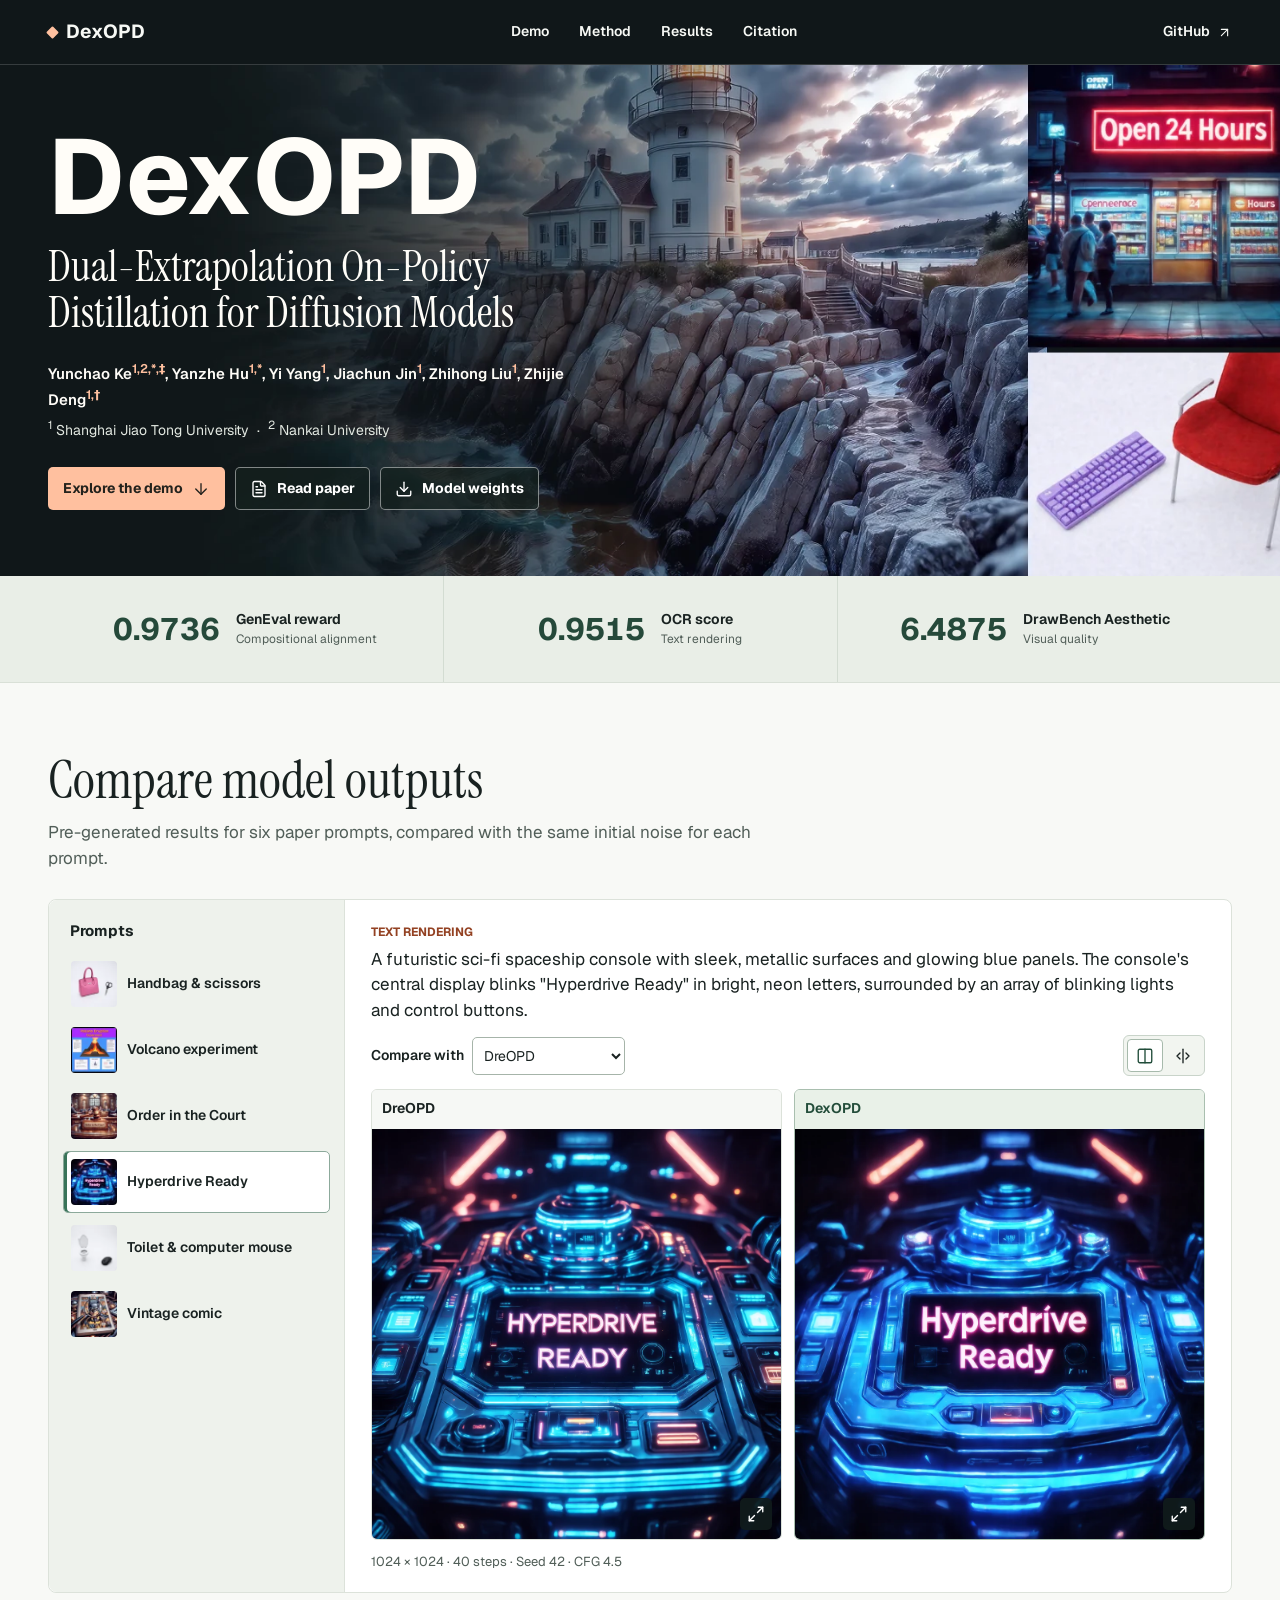
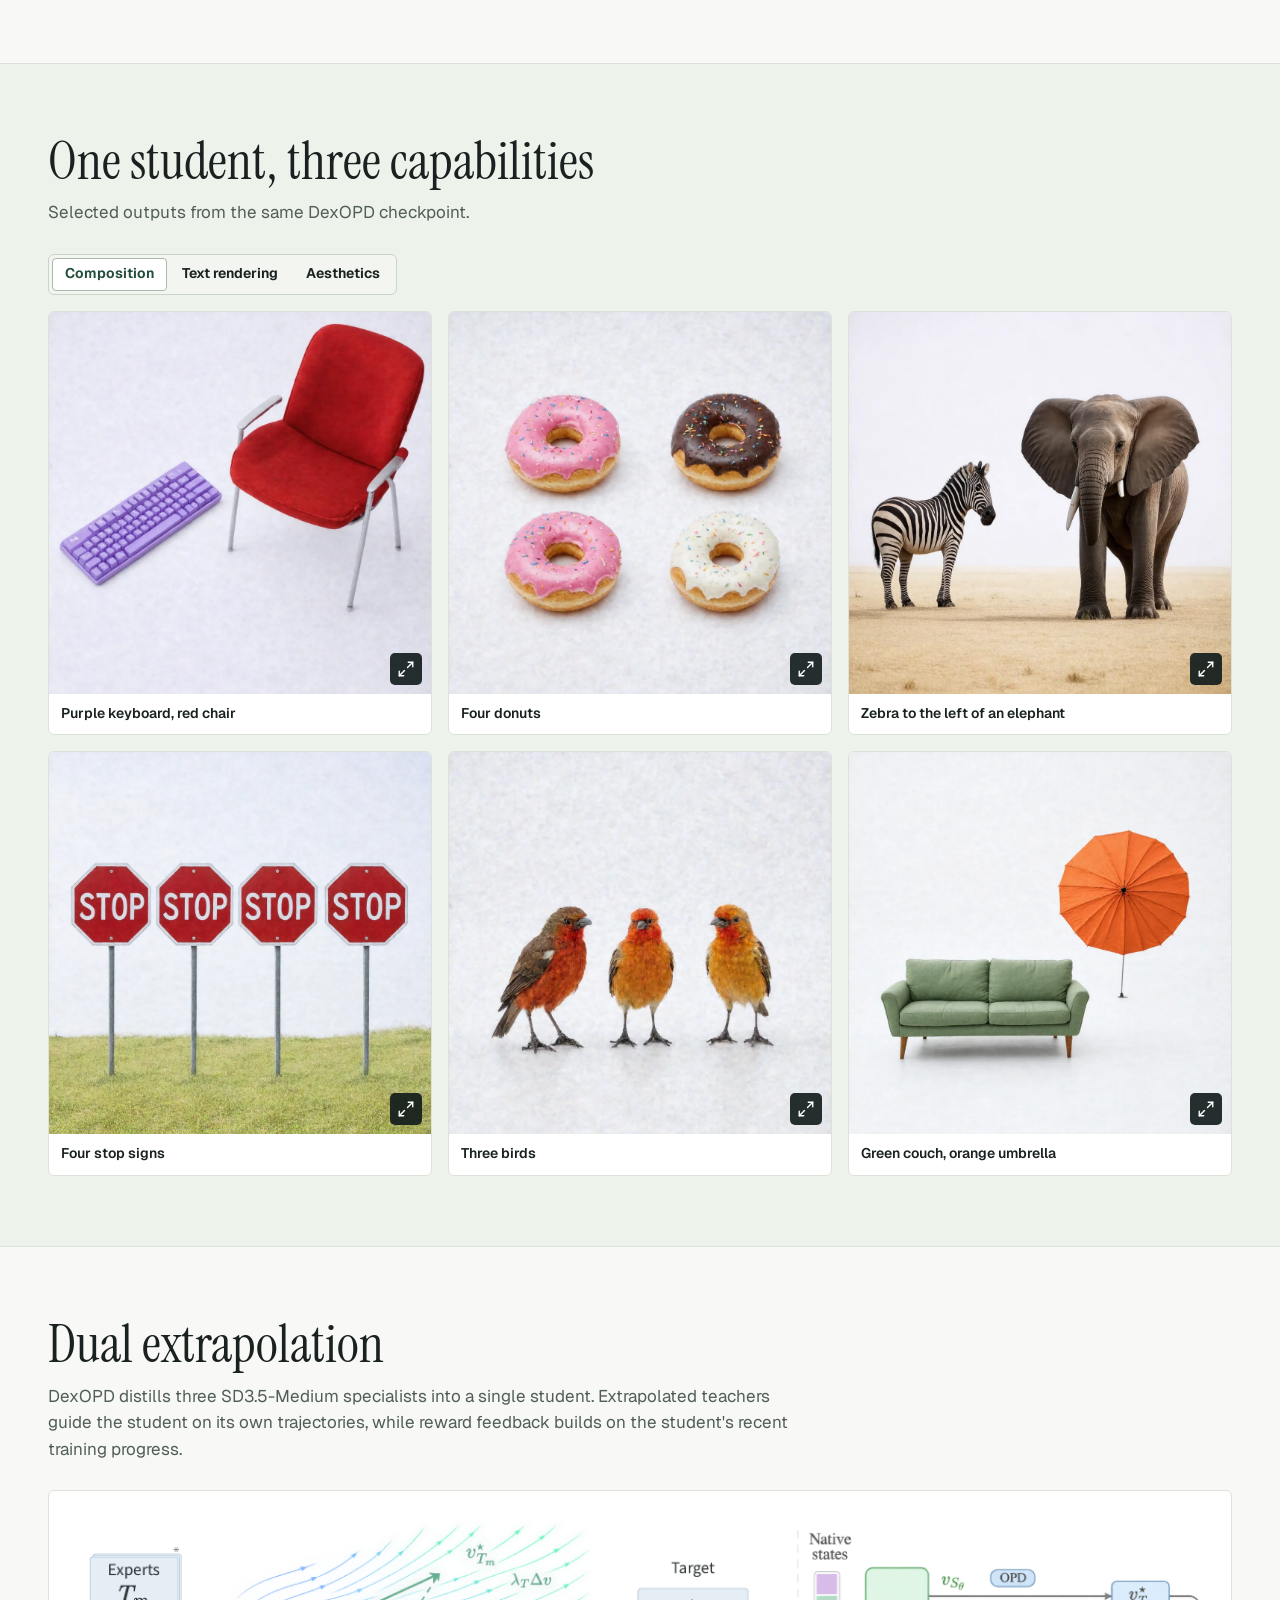
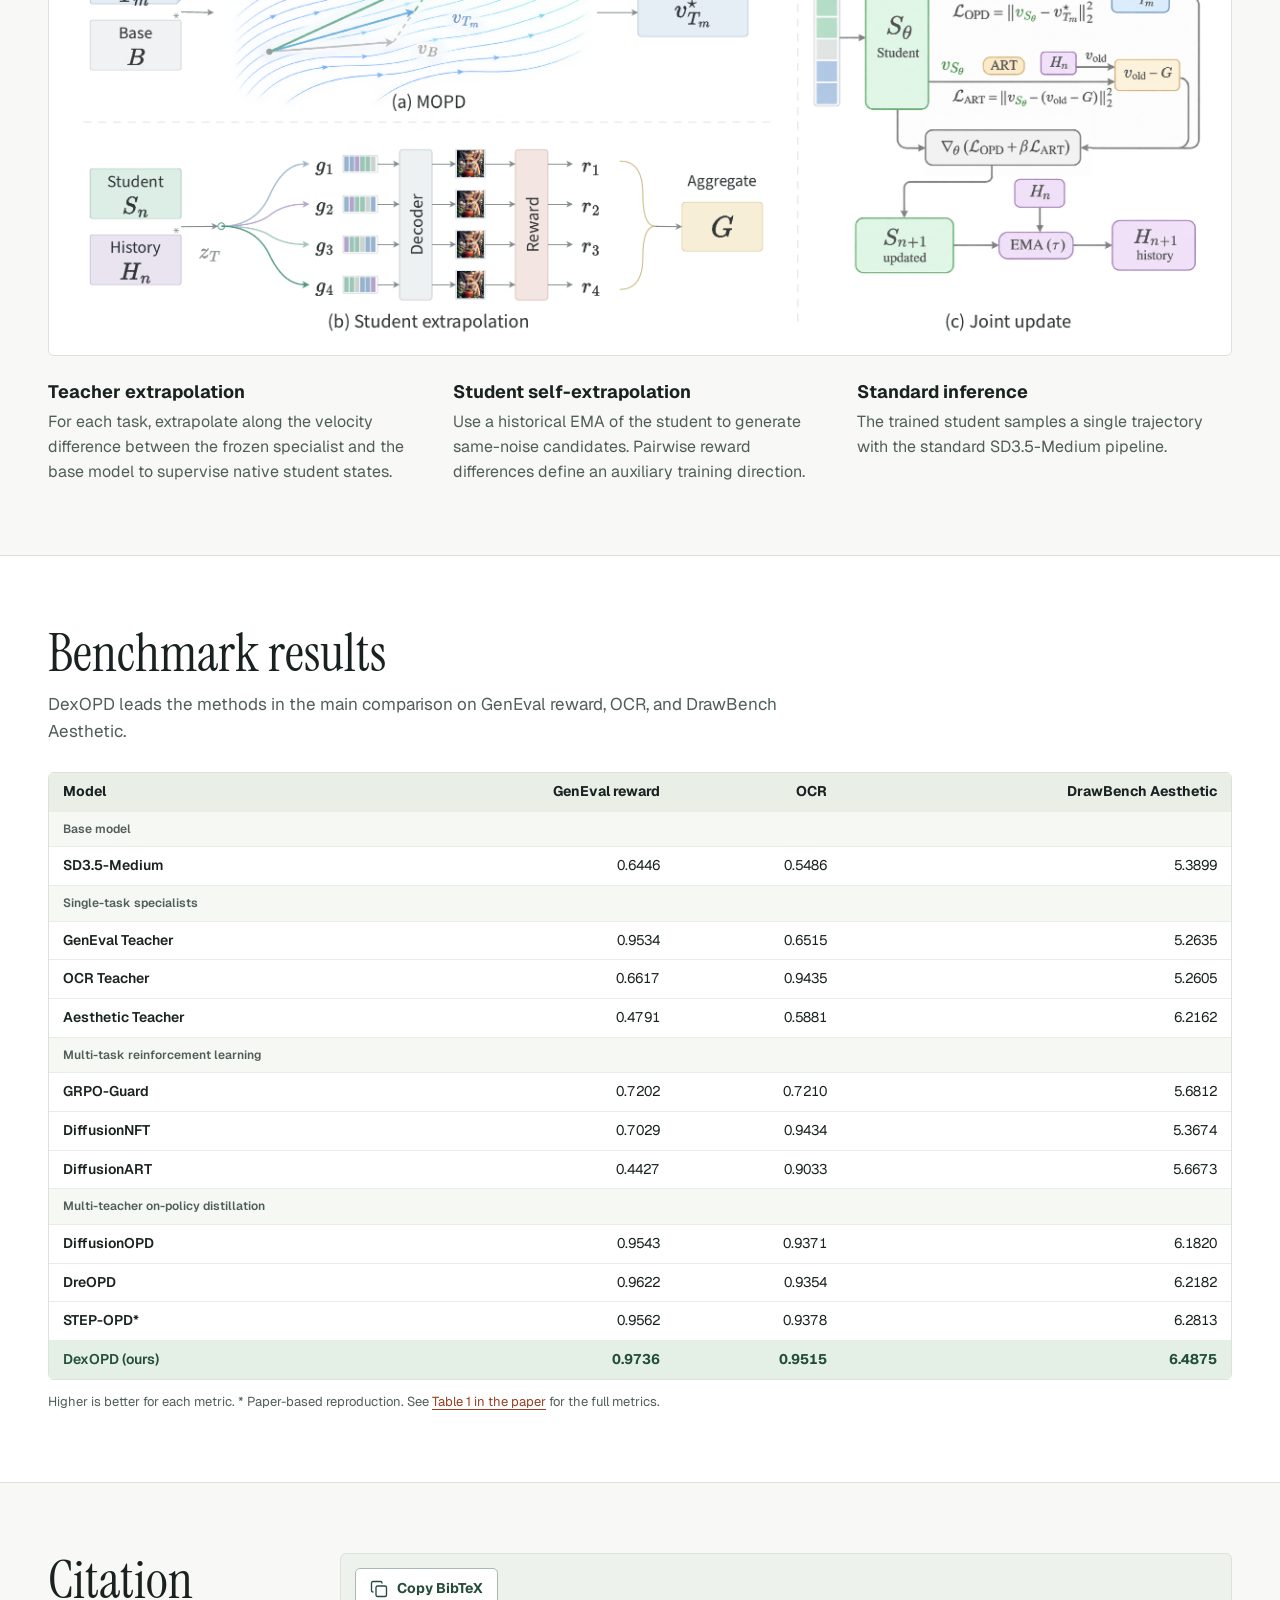
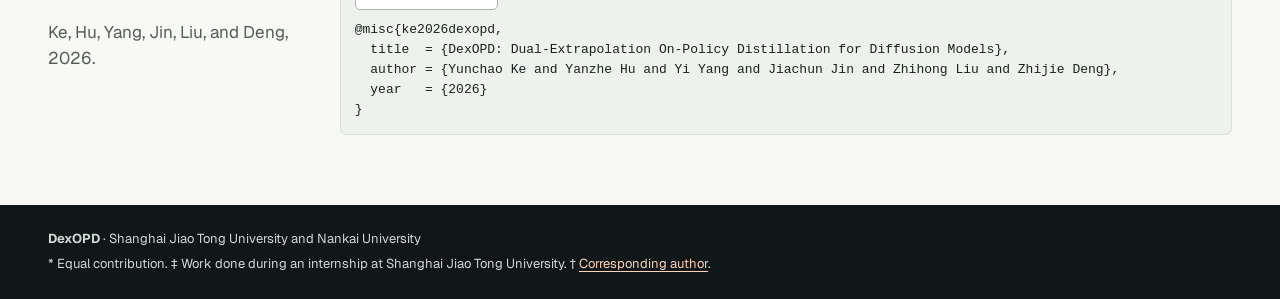
==== docs/index.html @ 32de0bed "Initial DexOPD release" ====
<!doctype html>
<html lang="en">
<head>
  <meta charset="utf-8">
  <meta name="viewport" content="width=device-width, initial-scale=1">
  <title>DexOPD | Dual-Extrapolation On-Policy Distillation</title>
  <meta name="description" content="Explore DexOPD, a dual-extrapolation distillation method that unifies compositional accuracy, text rendering, and visual quality in one diffusion model.">
  <meta property="og:type" content="website">
  <meta property="og:title" content="DexOPD: Dual-Extrapolation On-Policy Distillation for Diffusion Models">
  <meta property="og:description" content="One diffusion model for composition, text rendering, and visual quality. Explore same-noise comparisons from the paper.">
  <meta property="og:image" content="https://sjtu-deng-lab.github.io/DexOPD/assets/preview.jpg">
  <meta name="twitter:card" content="summary_large_image">
  <meta name="theme-color" content="#101719">
  <link rel="preload" as="image" href="assets/hero.webp">
  <link rel="stylesheet" href="styles.css">
  <script defer src="examples.js"></script>
  <script defer src="site.js"></script>
</head>
<body id="top">
  <svg class="icon-library" xmlns="http://www.w3.org/2000/svg" aria-hidden="true">
    <symbol id="i-arrow-down" viewBox="0 0 24 24"><path d="M12 5v14"/><path d="m19 12-7 7-7-7"/></symbol>
    <symbol id="i-arrow-up-right" viewBox="0 0 24 24"><path d="M7 7h10v10"/><path d="M7 17 17 7"/></symbol>
    <symbol id="i-download" viewBox="0 0 24 24"><path d="M12 15V3"/><path d="M21 15v4a2 2 0 0 1-2 2H5a2 2 0 0 1-2-2v-4"/><path d="m7 10 5 5 5-5"/></symbol>
    <symbol id="i-file" viewBox="0 0 24 24"><path d="M6 22a2 2 0 0 1-2-2V4a2 2 0 0 1 2-2h8a2.4 2.4 0 0 1 1.704.706l3.588 3.588A2.4 2.4 0 0 1 20 8v12a2 2 0 0 1-2 2z"/><path d="M14 2v5a1 1 0 0 0 1 1h5"/><path d="M10 9H8"/><path d="M16 13H8"/><path d="M16 17H8"/></symbol>
    <symbol id="i-columns" viewBox="0 0 24 24"><rect width="18" height="18" x="3" y="3" rx="2"/><path d="M12 3v18"/></symbol>
    <symbol id="i-wipe" viewBox="0 0 24 24"><path d="M12 3v18"/><path d="m16 16 4-4-4-4"/><path d="m8 8-4 4 4 4"/></symbol>
    <symbol id="i-expand" viewBox="0 0 24 24"><path d="M15 3h6v6"/><path d="m21 3-7 7"/><path d="m3 21 7-7"/><path d="M9 21H3v-6"/></symbol>
    <symbol id="i-copy" viewBox="0 0 24 24"><rect width="14" height="14" x="8" y="8" rx="2" ry="2"/><path d="M4 16c-1.1 0-2-.9-2-2V4c0-1.1.9-2 2-2h10c1.1 0 2 .9 2 2"/></symbol>
    <symbol id="i-close" viewBox="0 0 24 24"><path d="M18 6 6 18"/><path d="m6 6 12 12"/></symbol>
    <symbol id="i-chevrons" viewBox="0 0 24 24"><path d="m9 7-5 5 5 5"/><path d="m15 7 5 5-5 5"/></symbol>
  </svg>
  <template id="zoom-icon"><span class="zoom-icon" aria-hidden="true"><svg class="icon"><use href="#i-expand"/></svg></span></template>
  <a class="skip-link" href="#main">Skip to content</a>
  <header class="site-header">
    <div class="container site-nav">
      <a class="wordmark" href="#top"><span class="wordmark-dot" aria-hidden="true"></span>DexOPD</a>
      <nav aria-label="Main navigation">
        <a href="#demo">Demo</a>
        <a href="#method">Method</a>
        <a href="#results">Results</a>
        <a href="#citation">Citation</a>
      </nav>
      <a class="code-link" href="https://github.com/SJTU-DENG-Lab/DexOPD">GitHub <svg class="icon" aria-hidden="true"><use href="#i-arrow-up-right"/></svg></a>
    </div>
  </header>

  <main id="main">
    <section class="hero" aria-labelledby="title">
      <div class="container hero-content">
        <h1 id="title">DexOPD</h1>
        <p class="paper-title">Dual-Extrapolation On-Policy<br class="desktop-break"> Distillation for Diffusion Models</p>
        <p class="authors">Yunchao Ke<sup>1,2,*,&Dagger;</sup>, Yanzhe Hu<sup>1,*</sup>, Yi Yang<sup>1</sup>, Jiachun Jin<sup>1</sup>, Zhihong Liu<sup>1</sup>, Zhijie Deng<sup>1,&dagger;</sup></p>
        <p class="affiliations"><sup>1</sup> Shanghai Jiao Tong University <span aria-hidden="true">&middot;</span> <sup>2</sup> Nankai University</p>
        <div class="hero-actions">
          <a class="button primary" href="#demo">Explore the demo <svg class="icon" aria-hidden="true"><use href="#i-arrow-down"/></svg></a>
          <a class="button hero-paper" href="assets/dexopd-paper.pdf"><svg class="icon" aria-hidden="true"><use href="#i-file"/></svg> Read paper</a>
          <a class="button hero-paper" href="https://huggingface.co/kyc001/DexOPD"><svg class="icon" aria-hidden="true"><use href="#i-download"/></svg> Model weights</a>
        </div>
      </div>
    </section>

    <div class="score-band">
      <div class="container score-grid">
        <div class="score"><strong>0.9736</strong><span>GenEval reward<small>Compositional alignment</small></span></div>
        <div class="score"><strong>0.9515</strong><span>OCR score<small>Text rendering</small></span></div>
        <div class="score"><strong>6.4875</strong><span>DrawBench Aesthetic<small>Visual quality</small></span></div>
      </div>
    </div>

    <section class="section demo-section" id="demo" aria-labelledby="demo-title">
      <div class="container">
        <div class="section-heading">
          <h2 id="demo-title">Compare model outputs</h2>
          <p>Pre-generated results for six paper prompts, compared with the same initial noise for each prompt.</p>
        </div>
        <noscript><p>The interactive comparison requires JavaScript. The images also appear in the <a href="assets/dexopd-paper.pdf">paper PDF</a>.</p></noscript>
        <div id="comparison" class="comparison" hidden>
          <aside class="prompt-panel" aria-labelledby="prompt-list-title">
            <h3 id="prompt-list-title">Prompts</h3>
            <div id="prompt-list" class="prompt-list" role="group" aria-labelledby="prompt-list-title"></div>
          </aside>
          <div class="compare-stage">
            <div class="prompt-display" aria-live="polite">
              <p class="category" id="compare-category"></p>
              <blockquote id="compare-prompt"></blockquote>
            </div>
            <div class="compare-toolbar">
              <label for="baseline">Compare with</label>
              <select id="baseline">
                <option value="dreopd">DreOPD</option>
                <option value="diffusionopd">DiffusionOPD</option>
                <option value="geneval">GenEval Teacher</option>
                <option value="ocr">OCR Teacher</option>
                <option value="aesthetic">Aesthetic Teacher</option>
              </select>
              <div class="segmented view-controls" role="group" aria-label="Comparison view">
                <button id="side-mode" type="button" aria-pressed="true" aria-label="Side by side" title="Side by side"><svg class="icon" aria-hidden="true"><use href="#i-columns"/></svg></button>
                <button id="wipe-mode" type="button" aria-pressed="false" aria-label="Image wipe" title="Image wipe"><svg class="icon" aria-hidden="true"><use href="#i-wipe"/></svg></button>
              </div>
            </div>
            <div id="side-view" class="image-pair">
              <figure class="comparison-image" id="baseline-figure"></figure>
              <figure class="comparison-image dex-image" id="dex-figure"></figure>
            </div>
            <div id="wipe-view" hidden>
              <div class="wipe-labels" aria-hidden="true"><span id="wipe-baseline-name"></span><strong>DexOPD</strong></div>
              <div class="wipe-stage">
                <img id="wipe-baseline-image" width="1024" height="1024" alt="">
                <img id="wipe-dex-image" class="wipe-top" width="1024" height="1024" alt="">
                <span class="wipe-divider" aria-hidden="true"><span><svg class="icon"><use href="#i-chevrons"/></svg></span></span>
                <input class="wipe-input" id="wipe-position" type="range" min="0" max="100" value="50" aria-label="Baseline image reveal percentage">
              </div>
            </div>
            <p id="compare-settings" class="image-settings"></p>
          </div>
        </div>
      </div>
    </section>

    <section class="section gallery-section" id="gallery" aria-labelledby="gallery-title">
      <div class="container">
        <div class="section-heading">
          <h2 id="gallery-title">One student, three capabilities</h2>
          <p>Selected outputs from the same DexOPD checkpoint.</p>
        </div>
        <div id="gallery-tabs" class="segmented gallery-tabs" role="tablist" aria-label="Gallery categories" hidden>
          <button type="button" id="tab-composition" role="tab" aria-controls="gallery-composition" aria-selected="true" data-category="composition">Composition</button>
          <button type="button" id="tab-text" role="tab" aria-controls="gallery-text" aria-selected="false" tabindex="-1" data-category="text">Text rendering</button>
          <button type="button" id="tab-aesthetic" role="tab" aria-controls="gallery-aesthetic" aria-selected="false" tabindex="-1" data-category="aesthetic">Aesthetics</button>
        </div>
        <div id="gallery-composition" class="gallery-grid" role="tabpanel" aria-labelledby="tab-composition" hidden></div>
        <div id="gallery-text" class="gallery-grid" role="tabpanel" aria-labelledby="tab-text" hidden></div>
        <div id="gallery-aesthetic" class="gallery-grid" role="tabpanel" aria-labelledby="tab-aesthetic" hidden></div>
      </div>
    </section>

    <section class="section method-section" id="method" aria-labelledby="method-title">
      <div class="container">
        <div class="section-heading">
          <h2 id="method-title">Dual extrapolation</h2>
          <p>DexOPD distills three SD3.5-Medium specialists into a single student. Extrapolated teachers guide the student on its own trajectories, while reward feedback builds on the student's recent training progress.</p>
        </div>
        <figure class="method-figure">
          <img src="assets/method.png" width="2400" height="901" loading="lazy" decoding="async" alt="Training diagram showing extrapolated teacher targets, candidate generation from the current and historical student, and a joint distillation update.">
        </figure>
        <div class="method-grid">
          <div><h3>Teacher extrapolation</h3><p>For each task, extrapolate along the velocity difference between the frozen specialist and the base model to supervise native student states.</p></div>
          <div><h3>Student self-extrapolation</h3><p>Use a historical EMA of the student to generate same-noise candidates. Pairwise reward differences define an auxiliary training direction.</p></div>
          <div><h3>Standard inference</h3><p>The trained student samples a single trajectory with the standard SD3.5-Medium pipeline.</p></div>
        </div>
      </div>
    </section>

    <section class="section results-section" id="results" aria-labelledby="results-title">
      <div class="container">
        <div class="section-heading">
          <h2 id="results-title">Benchmark results</h2>
          <p>DexOPD leads the methods in the main comparison on GenEval reward, OCR, and DrawBench Aesthetic.</p>
        </div>
        <div class="table-scroll" role="region" aria-label="Primary benchmark comparison" tabindex="0">
          <table>
            <caption class="screen-reader">Primary benchmark scores. Higher is better in each column.</caption>
            <thead><tr><th scope="col">Model</th><th scope="col">GenEval reward</th><th scope="col">OCR</th><th scope="col">DrawBench Aesthetic</th></tr></thead>
            <tbody>
              <tr class="group-row"><th scope="rowgroup" colspan="4">Base model</th></tr>
              <tr><th scope="row">SD3.5-Medium</th><td>0.6446</td><td>0.5486</td><td>5.3899</td></tr>
            </tbody>
            <tbody>
              <tr class="group-row"><th scope="rowgroup" colspan="4">Single-task specialists</th></tr>
              <tr><th scope="row">GenEval Teacher</th><td>0.9534</td><td>0.6515</td><td>5.2635</td></tr>
              <tr><th scope="row">OCR Teacher</th><td>0.6617</td><td>0.9435</td><td>5.2605</td></tr>
              <tr><th scope="row">Aesthetic Teacher</th><td>0.4791</td><td>0.5881</td><td>6.2162</td></tr>
            </tbody>
            <tbody>
              <tr class="group-row"><th scope="rowgroup" colspan="4">Multi-task reinforcement learning</th></tr>
              <tr><th scope="row">GRPO-Guard</th><td>0.7202</td><td>0.7210</td><td>5.6812</td></tr>
              <tr><th scope="row">DiffusionNFT</th><td>0.7029</td><td>0.9434</td><td>5.3674</td></tr>
              <tr><th scope="row">DiffusionART</th><td>0.4427</td><td>0.9033</td><td>5.6673</td></tr>
            </tbody>
            <tbody>
              <tr class="group-row"><th scope="rowgroup" colspan="4">Multi-teacher on-policy distillation</th></tr>
              <tr><th scope="row">DiffusionOPD</th><td>0.9543</td><td>0.9371</td><td>6.1820</td></tr>
              <tr><th scope="row">DreOPD</th><td>0.9622</td><td>0.9354</td><td>6.2182</td></tr>
              <tr><th scope="row">STEP-OPD*</th><td>0.9562</td><td>0.9378</td><td>6.2813</td></tr>
              <tr class="ours"><th scope="row">DexOPD (ours)</th><td>0.9736</td><td>0.9515</td><td>6.4875</td></tr>
            </tbody>
          </table>
        </div>
        <p class="table-note">Higher is better for each metric. * Paper-based reproduction. See <a href="assets/dexopd-paper.pdf">Table 1 in the paper</a> for the full metrics.</p>
      </div>
    </section>

    <section class="section citation-section" id="citation" aria-labelledby="citation-title">
      <div class="container citation-layout">
        <div class="section-heading"><h2 id="citation-title">Citation</h2><p>Ke, Hu, Yang, Jin, Liu, and Deng, 2026.</p></div>
        <div class="bibtex">
          <button class="button copy-button" id="copy-citation" type="button" hidden><svg class="icon" aria-hidden="true"><use href="#i-copy"/></svg><span>Copy BibTeX</span></button>
          <pre><code id="bibtex-code">@misc{ke2026dexopd,
  title  = {DexOPD: Dual-Extrapolation On-Policy Distillation for Diffusion Models},
  author = {Yunchao Ke and Yanzhe Hu and Yi Yang and Jiachun Jin and Zhihong Liu and Zhijie Deng},
  year   = {2026}
}</code></pre>
          <span id="copy-status" class="screen-reader" role="status"></span>
        </div>
      </div>
    </section>
  </main>

  <footer>
    <div class="container footer-content">
      <p><strong>DexOPD</strong> <span aria-hidden="true">&middot;</span> Shanghai Jiao Tong University and Nankai University</p>
      <p>* Equal contribution. &Dagger; Work done during an internship at Shanghai Jiao Tong University. &dagger; <a href="mailto:zhijied@sjtu.edu.cn">Corresponding author</a>.</p>
    </div>
  </footer>

  <dialog id="lightbox" aria-labelledby="lightbox-title">
    <div class="lightbox-bar">
      <h2 id="lightbox-title"></h2>
      <button class="icon-button" id="close-lightbox" type="button" aria-label="Close image" title="Close image" autofocus><svg class="icon" aria-hidden="true"><use href="#i-close"/></svg></button>
    </div>
    <img id="lightbox-image" width="1024" height="1024" alt="">
    <div class="lightbox-caption"><p id="lightbox-prompt"></p><p id="lightbox-settings" class="image-settings"></p></div>
  </dialog>
</body>
</html>
---- docs/styles.css ----
@font-face {
  font-family: Geist;
  src: url('assets/geist.woff2') format('woff2');
  font-weight: 100 900;
  font-display: swap;
}

@font-face {
  font-family: 'Instrument Serif';
  src: url('assets/instrument-serif.woff2') format('woff2');
  font-weight: 400;
  font-display: swap;
}

:root {
  color-scheme: light;
  --ink: #192221;
  --muted: #515e58;
  --paper: #f8f9f6;
  --line: #dce2da;
  --deep: #101719;
  --accent: #934122;
  --peach: #ffc09f;
  --green: #e9f1e8;
  --display: 'Instrument Serif', Georgia, serif;
  font-family: Geist, 'Segoe UI', system-ui, sans-serif;
  color: var(--ink);
  background: var(--paper);
  line-height: 1.55;
  font-synthesis: none;
}

*, *::before, *::after { box-sizing: border-box; }
[hidden] { display: none !important; }
body, h1, h2, h3, p, blockquote, figure, pre { margin: 0; }
a { color: var(--accent); text-underline-offset: .2em; }
a:hover { text-decoration-thickness: 2px; }
button, select, input { font: inherit; }
button, select { color: inherit; }
button { cursor: pointer; }
img { display: block; max-width: 100%; height: auto; }
:focus-visible { outline: 3px solid #277259; outline-offset: 3px; }
section[id] { scroll-margin-top: 25px; }
.icon-library { position: absolute; width: 0; height: 0; overflow: hidden; }
.icon { width: 18px; height: 18px; flex: none; fill: none; stroke: currentColor; stroke-width: 1.8; stroke-linecap: round; stroke-linejoin: round; }
.container { width: min(100% - 96px, 1220px); margin-inline: auto; }
.screen-reader, .skip-link:not(:focus) { position: absolute; width: 1px; height: 1px; overflow: hidden; clip-path: inset(50%); white-space: nowrap; }
.skip-link:focus { position: fixed; z-index: 10; top: 12px; left: 12px; background: white; padding: 10px 14px; }

.site-header { background: var(--deep); color: #f7f9f5; border-bottom: 1px solid #ffffff29; }
.site-nav, .site-nav nav { display: flex; align-items: center; }
.site-nav { min-height: 64px; justify-content: space-between; gap: 24px; }
.site-nav nav { gap: 30px; }
.site-nav a { color: inherit; text-decoration: none; }
.site-nav a:hover { color: var(--peach); }
.wordmark { display: inline-flex; align-items: center; gap: 9px; font-weight: 700; font-size: 19px; white-space: nowrap; }
.wordmark-dot { background: var(--peach); width: 9px; height: 9px; transform: rotate(45deg); border-radius: 1px; }
.site-nav nav a, .code-link { font-weight: 600; font-size: 14px; }
.code-link { display: inline-flex; align-items: center; gap: 7px; }
.code-link .icon { width: 15px; height: 15px; }
.site-header :focus-visible, .hero :focus-visible { outline-color: var(--peach); }

.hero { background: var(--deep) url('assets/hero.webp') center / cover no-repeat; color: #fffdf8; }
.hero-content { min-height: 511px; display: flex; flex-direction: column; justify-content: center; align-items: flex-start; padding-block: 54px 62px; }
.hero h1 { font-size: 106px; line-height: 1; font-weight: 750; }
.paper-title { margin-top: 14px; font-family: var(--display); font-size: 43px; line-height: 1.08; }
.authors { margin-top: 23px; max-width: 570px; font-weight: 600; font-size: 15px; }
.authors sup { color: var(--peach); }
.affiliations { color: #e3e9e2; margin-top: 5px; font-size: 14px; }
.affiliations span { margin-inline: 4px; }
.hero-actions { display: flex; flex-wrap: wrap; gap: 10px; margin-top: 26px; }
.button { display: inline-flex; justify-content: center; align-items: center; gap: 9px; border: 1px solid transparent; border-radius: 5px; min-height: 43px; padding: 9px 14px; text-decoration: none; font-weight: 700; font-size: 14px; }
.primary { color: #23221d; background: var(--peach); }
.primary:hover { background: #ffd4bc; }
.hero-paper { background: #15211fba; color: white; border-color: #fff7; }
.hero-paper:hover { background: #263a33; }

.score-band { background: #e9eee7; border-bottom: 1px solid #d9e0d7; }
.score-grid { display: grid; grid-template-columns: repeat(3, 1fr); }
.score { display: flex; align-items: center; justify-content: center; gap: 16px; min-height: 106px; padding: 15px; }
.score + .score { border-left: 1px solid #d3dcd2; }
.score strong { color: #25493a; font-size: 31px; font-variant-numeric: tabular-nums; }
.score span { font-weight: 650; font-size: 14px; line-height: 1.32; }
.score small { display: block; margin-top: 3px; color: var(--muted); font-size: 12px; font-weight: 400; }

.section { padding-block: 70px; }
.section-heading { margin-bottom: 28px; }
.section-heading h2 { font: 400 53px/1.05 var(--display); }
.section-heading p { color: var(--muted); max-width: 760px; margin-top: 10px; font-size: 17px; }
.comparison { display: grid; grid-template-columns: minmax(215px, 25%) minmax(0, 1fr); border: 1px solid var(--line); background: white; border-radius: 8px; }
.prompt-panel { padding: 19px 14px; background: #eef2ec; border-right: 1px solid var(--line); border-radius: 8px 0 0 8px; }
.prompt-panel h3 { margin: 0 7px 10px; font-size: 15px; }
.prompt-list { display: grid; gap: 4px; }
.prompt-option { display: flex; align-items: center; gap: 10px; background: transparent; text-align: left; border: 1px solid transparent; border-radius: 5px; padding: 7px; min-width: 0; font-weight: 600; font-size: 14px; line-height: 1.3; }
.prompt-option img { width: 46px; height: 46px; flex: none; object-fit: cover; border-radius: 4px; background: #dce3d9; }
.prompt-option:hover { background: #ffffff9c; }
.prompt-option[aria-pressed='true'] { background: #fff; border-color: #8ca99b; box-shadow: inset 3px 0 #397459; }
.compare-stage { padding: 23px 26px 20px; min-width: 0; }
.prompt-display { min-height: 112px; padding-bottom: 12px; }
.category { font-size: 12px; font-weight: 700; color: var(--accent); text-transform: uppercase; }
.prompt-display blockquote { margin-top: 5px; font-size: 17px; line-height: 1.5; overflow-wrap: anywhere; }
.compare-toolbar { display: flex; align-items: center; flex-wrap: wrap; gap: 8px; margin-bottom: 13px; font-size: 14px; }
.compare-toolbar label { font-weight: 600; }
.compare-toolbar select { background: white; border: 1px solid #a6b4a9; border-radius: 5px; min-height: 38px; padding: 4px 7px; max-width: 100%; }
.segmented { display: inline-flex; align-items: center; gap: 2px; padding: 3px; border: 1px solid #c9d4ca; background: #f2f5f0; border-radius: 6px; }
.segmented button { display: inline-flex; align-items: center; justify-content: center; min-width: 36px; min-height: 33px; padding: 3px 8px; border: 1px solid transparent; border-radius: 4px; background: transparent; font-size: 14px; font-weight: 650; }
.segmented button[aria-pressed='true'], .segmented button[aria-selected='true'] { color: #214d3a; background: white; border-color: #a7baac; }
.segmented button:hover { color: #123f2a; background: #fff; }
.view-controls { margin-left: auto; }
.image-pair { display: grid; grid-template-columns: repeat(2, minmax(0, 1fr)); gap: 12px; }
.comparison-image { border-radius: 6px; border: 1px solid var(--line); overflow: hidden; }
.comparison-image figcaption { padding: 8px 10px; background: #f6f8f5; min-height: 39px; font-size: 14px; font-weight: 650; }
.dex-image { border-color: #a9bfaf; }
.dex-image figcaption { background: var(--green); color: #234d3a; }
.zoom-image { position: relative; display: block; width: 100%; padding: 0; border: 0; background: #e5eae4; }
.zoom-image:focus-visible { outline-offset: -4px; }
.zoom-image img { width: 100%; aspect-ratio: 1; object-fit: cover; }
.zoom-icon { display: grid; place-items: center; position: absolute; bottom: 9px; right: 9px; background: #111c1be8; color: white; border-radius: 5px; width: 32px; height: 32px; }
.zoom-image:hover .zoom-icon, .zoom-image:focus-visible .zoom-icon { background: #214d3a; }
.image-settings { margin-top: 12px; color: var(--muted); font-size: 13px; }
.wipe-labels, .wipe-stage { max-width: 530px; margin-inline: auto; }
.wipe-labels { display: flex; justify-content: space-between; gap: 10px; margin-bottom: 6px; font-size: 14px; font-weight: 650; }
.wipe-labels strong { color: #234d3a; }
.wipe-stage { --wipe: 50%; position: relative; border-radius: 6px; overflow: hidden; aspect-ratio: 1; background: #e5eae4; }
.wipe-stage img { position: absolute; width: 100%; height: 100%; object-fit: cover; }
.wipe-top { clip-path: inset(0 0 0 var(--wipe)); }
.wipe-divider { position: absolute; top: 0; bottom: 0; left: var(--wipe); width: 2px; background: white; pointer-events: none; transform: translateX(-50%); }
.wipe-divider span { position: absolute; top: 50%; left: 50%; display: grid; place-items: center; width: 41px; height: 41px; transform: translate(-50%, -50%); border-radius: 50%; color: #142d21; background: white; box-shadow: 0 1px 5px #1237; }
.wipe-input { position: absolute; inset: 0; width: 100%; height: 100%; margin: 0; opacity: 0; cursor: ew-resize; appearance: none; }
.wipe-input::-webkit-slider-thumb { appearance: none; width: 1px; height: 40px; }
.wipe-input::-moz-range-thumb { width: 1px; height: 40px; border: 0; }
.wipe-stage:focus-within { outline: 3px solid #277259; outline-offset: 3px; }

.gallery-section { background: #edf2eb; border-block: 1px solid var(--line); }
.gallery-tabs { margin-bottom: 16px; }
.gallery-tabs button { padding-inline: 12px; }
.gallery-grid { display: grid; grid-template-columns: repeat(3, minmax(0, 1fr)); gap: 16px; }
.gallery-tile { min-width: 0; background: white; border: 1px solid var(--line); border-radius: 6px; overflow: hidden; }
.gallery-tile figcaption { padding: 9px 12px 10px; font-size: 14px; font-weight: 600; }

.method-figure { padding: 16px; background: #fff; border: 1px solid var(--line); border-radius: 6px; }
.method-figure img { width: 100%; }
.method-grid { display: grid; grid-template-columns: repeat(3, minmax(0, 1fr)); gap: 30px; margin-top: 22px; }
.method-grid h3 { font-size: 18px; }
.method-grid p { margin-top: 5px; color: var(--muted); }
.results-section { background: white; border-block: 1px solid var(--line); }
.table-scroll { overflow-x: auto; border: 1px solid var(--line); border-radius: 6px; }
table { width: 100%; min-width: 530px; border-collapse: collapse; font-size: 14px; font-variant-numeric: tabular-nums; }
thead { background: #e9eee7; }
th, td { padding: 8px 14px; text-align: right; border-bottom: 1px solid #e9ede8; }
th:first-child { text-align: left; }
tbody th { font-weight: 600; }
.group-row { background: #f6f8f4; color: var(--muted); font-size: 12px; }
.ours { background: #e4f0e6; font-weight: 700; color: #224d37; }
.ours > * { border-bottom: 0; }
.table-note { margin-top: 12px; font-size: 13px; color: var(--muted); }
.citation-layout { display: grid; grid-template-columns: minmax(185px, .6fr) minmax(0, 2fr); align-items: start; gap: 24px; }
.bibtex { padding: 14px; border: 1px solid var(--line); background: #eef2ed; border-radius: 6px; min-width: 0; }
.copy-button { background: white; color: #254c3b; border-color: #a9b9ad; min-height: 36px; margin-bottom: 10px; }
.copy-button:hover { background: var(--green); }
.bibtex pre { white-space: pre-wrap; overflow-wrap: anywhere; font-size: 13px; }
footer { padding-block: 24px; background: var(--deep); color: #cfdad2; font-size: 13px; }
footer a { color: #ffd2b9; }
.footer-content p + p { margin-top: 5px; }

dialog { width: min(720px, calc(100% - 26px)); max-height: calc(100% - 26px); padding: 0; background: #fff; color: var(--ink); border: 0; border-radius: 8px; overflow: auto; }
dialog::backdrop { background: #0b1716ce; }
body:has(dialog[open]) { overflow: hidden; }
.lightbox-bar { display: flex; align-items: center; justify-content: space-between; gap: 10px; padding: 11px 14px; }
.lightbox-bar h2 { font-size: 18px; line-height: 1.25; }
.icon-button { flex: none; width: 36px; height: 36px; border: 1px solid #a9b9ad; border-radius: 5px; background: #f5f8f4; display: grid; place-items: center; }
.icon-button:hover { background: var(--green); }
#lightbox-image { margin: auto; max-height: 64dvh; max-width: 100%; width: auto; object-fit: contain; }
.lightbox-caption { padding: 12px 14px 14px; }
.lightbox-caption .image-settings { margin-top: 5px; }

@media (max-width: 1000px) {
  .container { width: min(100% - 64px, 1220px); }
  .hero { background-position: 40% center; }
  .hero h1 { font-size: 88px; }
  .paper-title { font-size: 36px; }
  .score { gap: 10px; }
  .score strong { font-size: 26px; }
}

@media (max-width: 760px) {
  .container { width: calc(100% - 36px); }
  .site-nav { min-height: 56px; gap: 12px; }
  .site-nav nav { gap: 13px; }
  .site-nav nav a, .code-link { font-size: 13px; }
  .hero { position: relative; isolation: isolate; background-position: 62% center; }
  .hero::before { position: absolute; z-index: -1; inset: 0; content: ''; background: #101719a8; }
  .hero-content { min-height: 395px; padding-block: 35px 39px; }
  .hero h1 { font-size: 75px; }
  .paper-title { font-size: 31px; }
  .authors { margin-top: 19px; }
  .score { flex-direction: column; justify-content: flex-start; align-items: flex-start; gap: 0; padding: 10px 9px 11px; min-height: 83px; }
  .score span { font-size: 12px; }
  .score small { font-size: 11px; }
  .section { padding-block: 49px; }
  .section-heading h2 { font-size: 43px; }
  .section-heading p { font-size: 15px; }
  .comparison { grid-template-columns: minmax(0, 1fr); }
  .prompt-panel { border-right: 0; border-bottom: 1px solid var(--line); border-radius: 8px 8px 0 0; padding: 11px; }
  .prompt-panel h3 { margin: 0 0 6px; }
  .prompt-list { grid-template-columns: repeat(3, minmax(0, 1fr)); }
  .prompt-option { gap: 6px; padding: 5px; font-size: 12px; }
  .prompt-option img { width: 32px; height: 32px; }
  .compare-stage { padding: 14px; }
  .prompt-display { min-height: 0; }
  .prompt-display blockquote { font-size: 15px; }
  .gallery-grid { grid-template-columns: repeat(2, minmax(0, 1fr)); gap: 10px; }
  .method-grid { gap: 17px; }
  .citation-layout { grid-template-columns: minmax(0, 1fr); gap: 0; }
}

@media (max-width: 480px) {
  .site-nav { gap: 10px; }
  .site-nav nav { gap: 10px; }
  .site-nav nav a:last-child { display: none; }
  .code-link { gap: 2px; }
  .code-link .icon { width: 12px; height: 12px; }
  .wordmark { font-size: 16px; gap: 7px; }
  .hero h1 { font-size: 65px; }
  .paper-title { font-size: 27px; }
  .desktop-break { display: none; }
  .authors { font-size: 13px; }
  .affiliations { font-size: 12px; }
  .hero-actions { margin-top: 20px; }
  .score strong { font-size: 23px; }
  .score small { display: none; }
  .section-heading h2 { font-size: 39px; }
  .prompt-list { grid-template-columns: repeat(2, minmax(0, 1fr)); }
  .compare-stage { padding: 10px; }
  .compare-toolbar { column-gap: 5px; font-size: 12px; }
  .compare-toolbar select { max-width: 125px; }
  .image-pair { gap: 7px; }
  .comparison-image figcaption, .gallery-tile figcaption { padding-inline: 7px; font-size: 12px; }
  .gallery-tabs button { padding-inline: 6px; font-size: 13px; }
  .method-figure { padding: 3px; }
  .method-grid { grid-template-columns: minmax(0, 1fr); }
}

@media (max-width: 360px) {
  .site-nav { width: calc(100% - 24px); }
  .site-nav, .site-nav nav { gap: 7px; }
  .site-nav nav a, .code-link { font-size: 12px; }
}
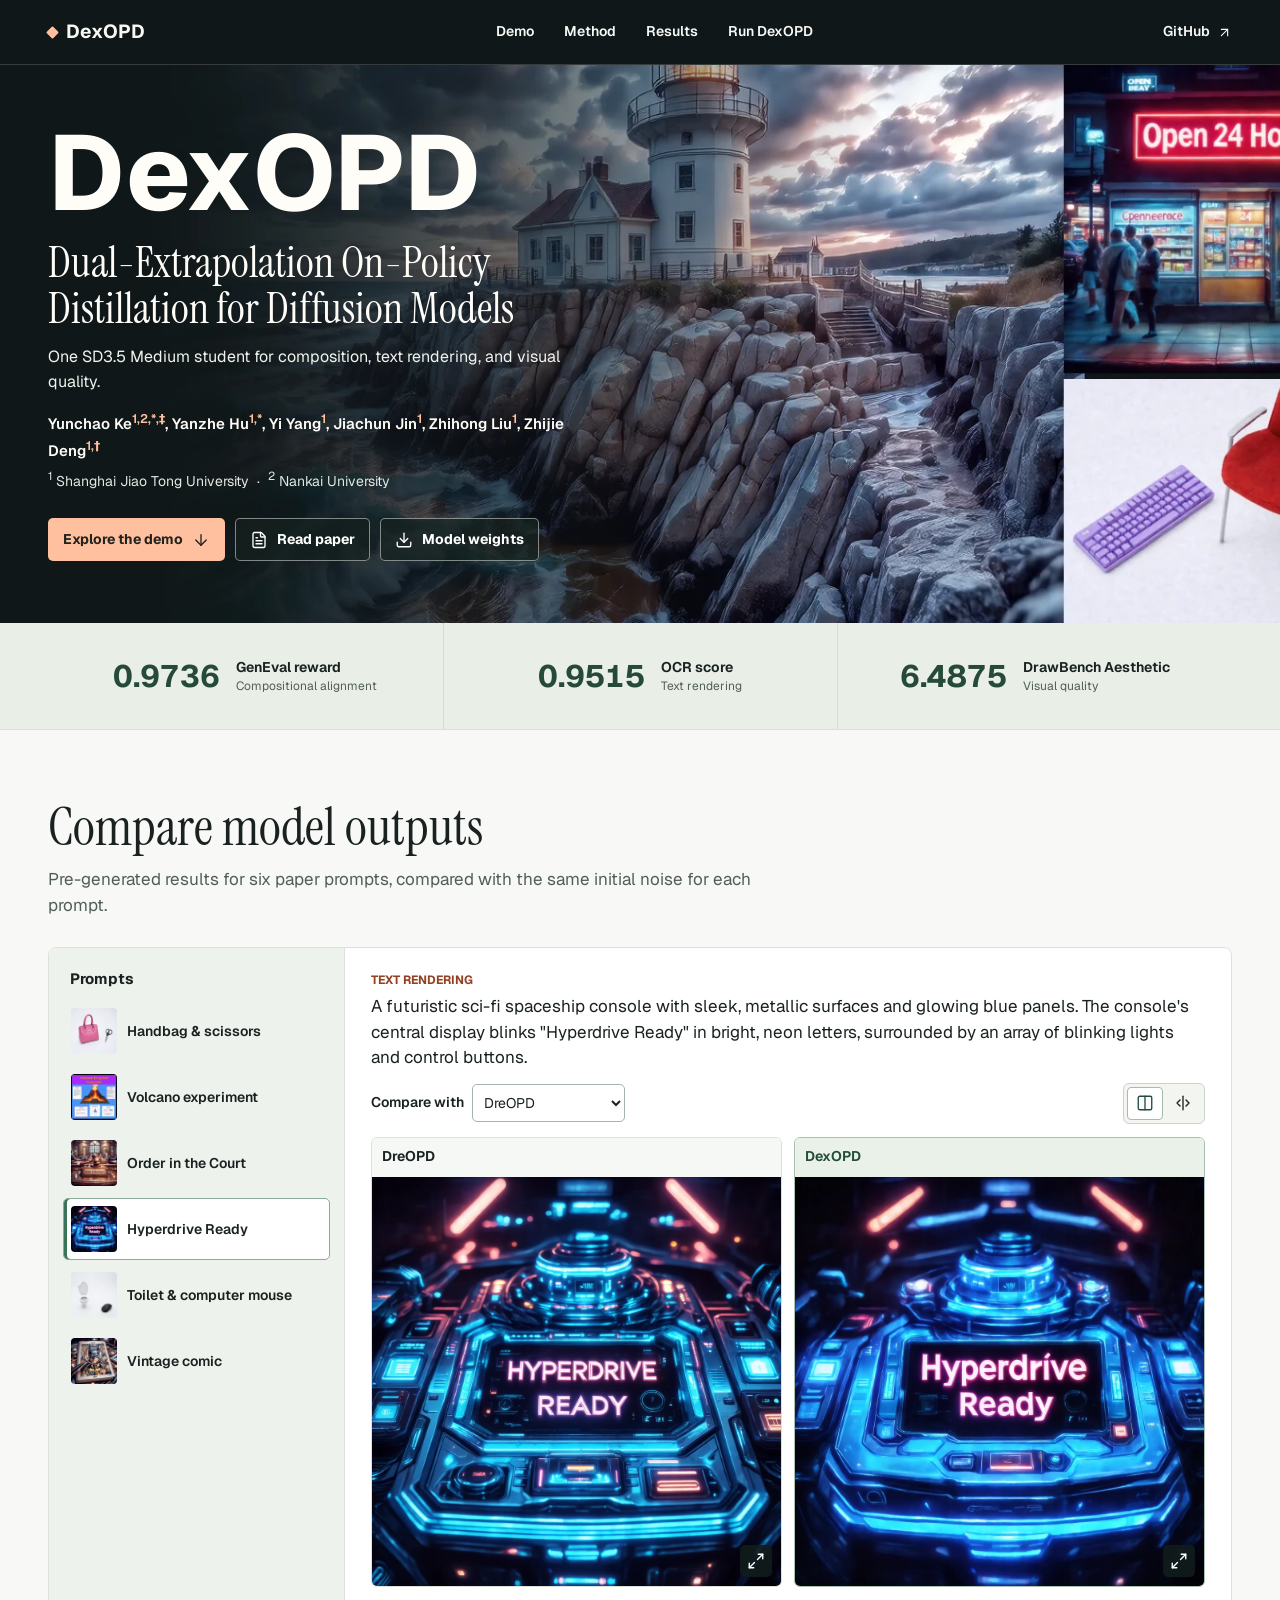
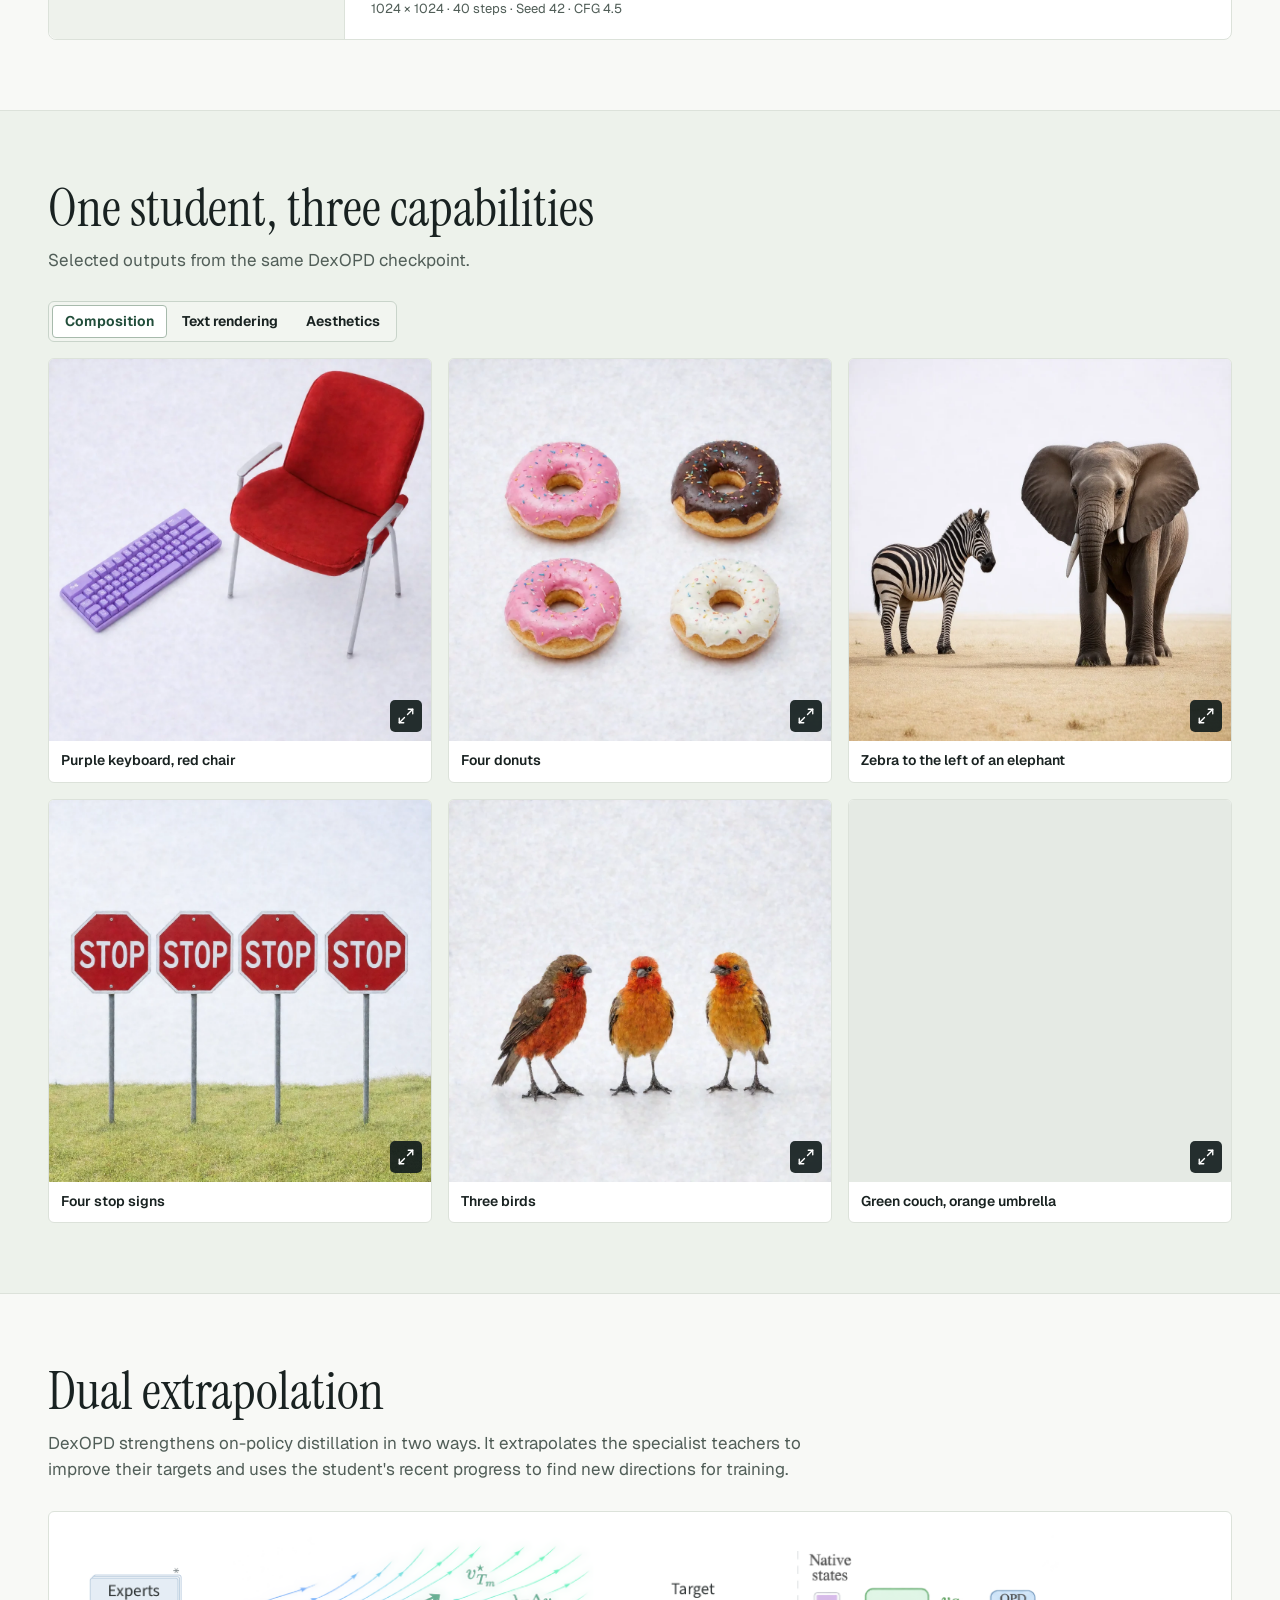
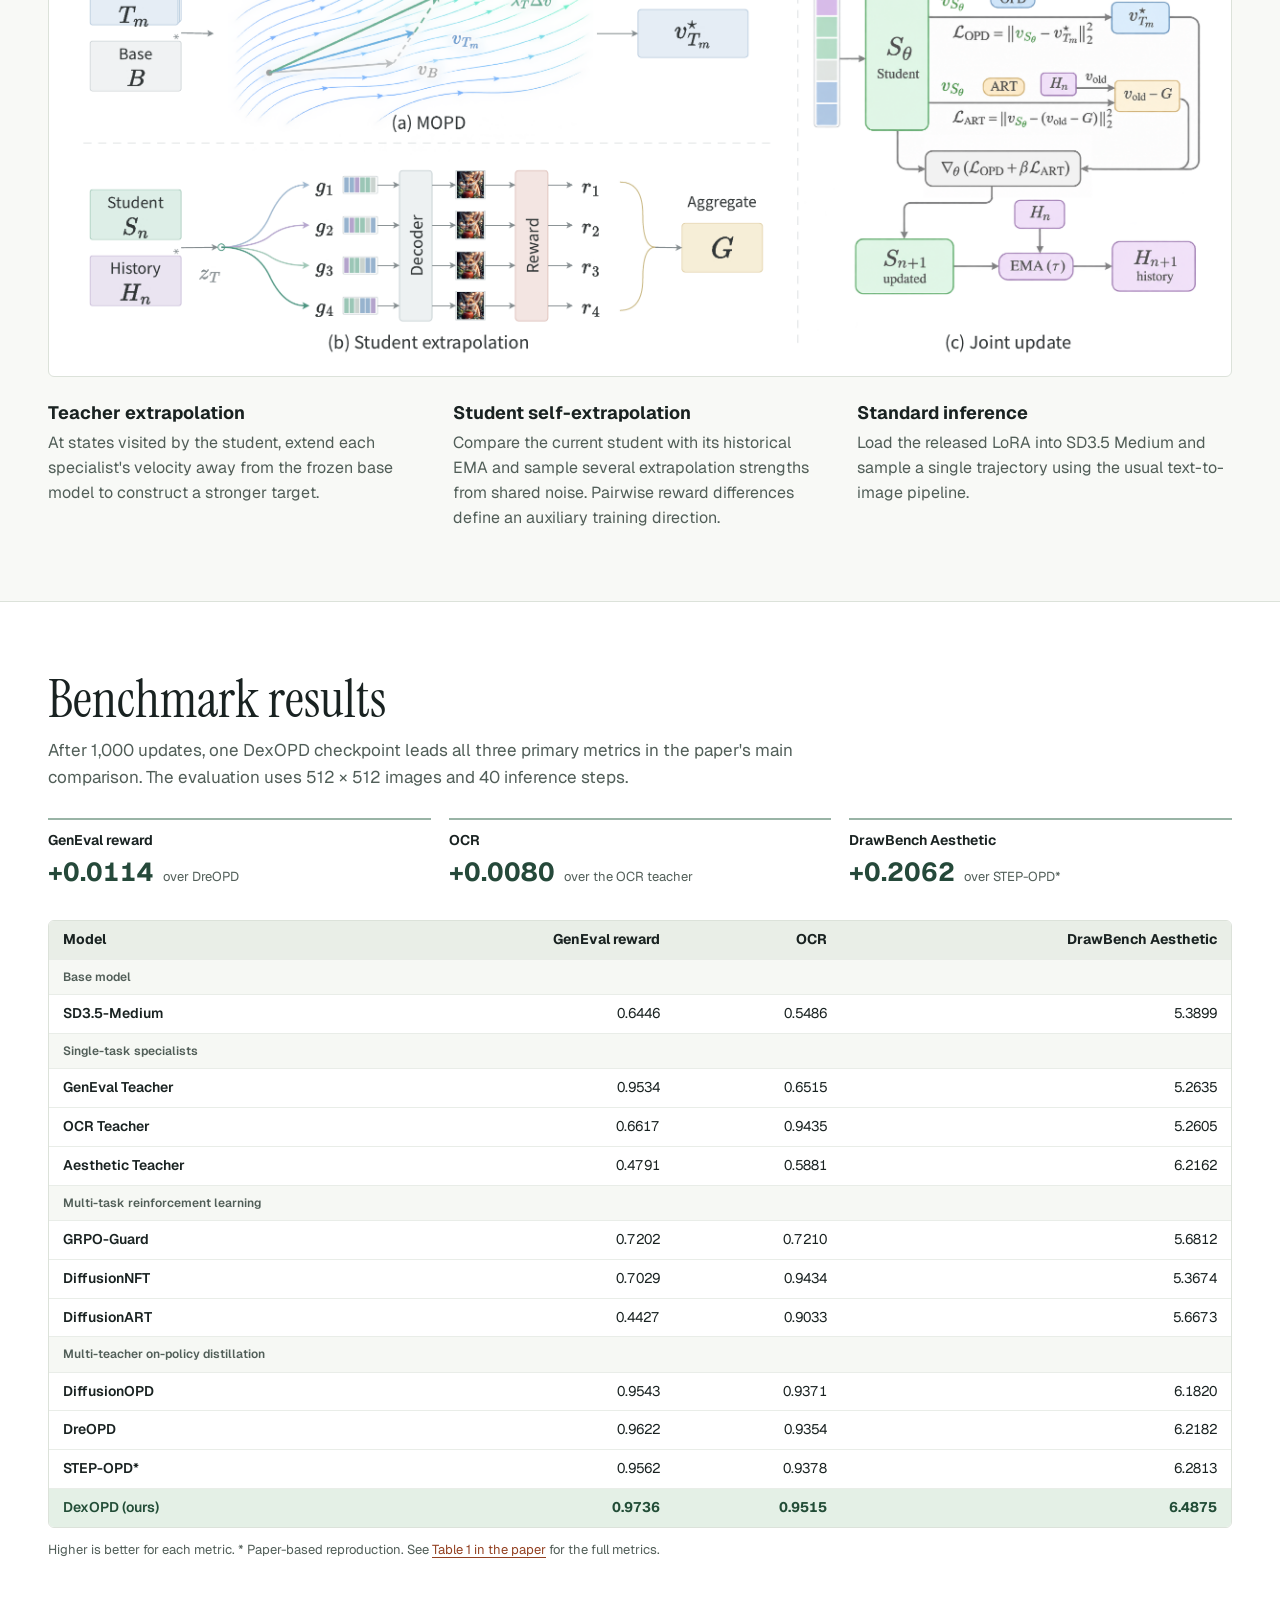
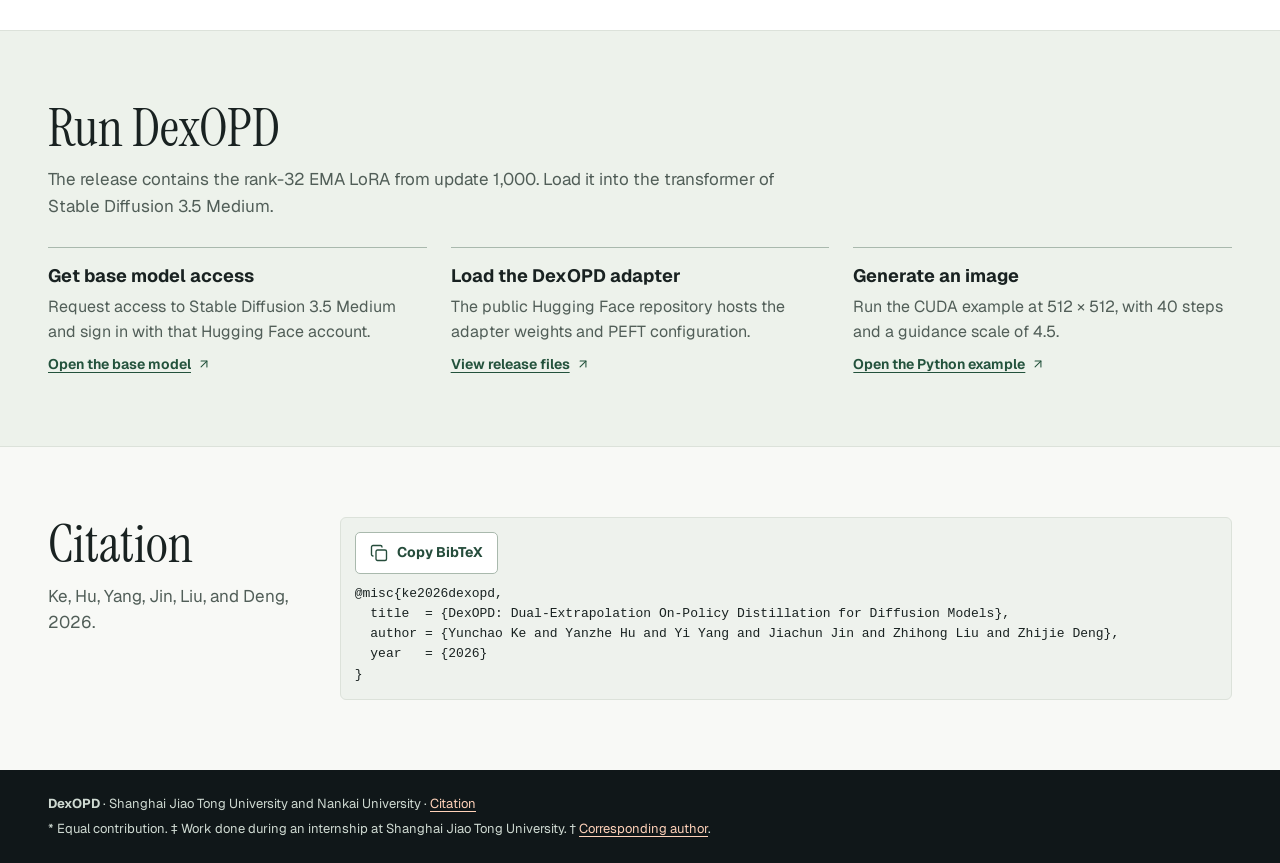
==== commit 912bb355: "Improve DexOPD project page and model documentation" ====
--- a/docs/index.html
+++ b/docs/index.html
@@ -38,7 +38,7 @@
         <a href="#demo">Demo</a>
         <a href="#method">Method</a>
         <a href="#results">Results</a>
-        <a href="#citation">Citation</a>
+        <a href="#run">Run DexOPD</a>
       </nav>
       <a class="code-link" href="https://github.com/SJTU-DENG-Lab/DexOPD">GitHub <svg class="icon" aria-hidden="true"><use href="#i-arrow-up-right"/></svg></a>
     </div>
@@ -49,6 +49,7 @@
       <div class="container hero-content">
         <h1 id="title">DexOPD</h1>
         <p class="paper-title">Dual-Extrapolation On-Policy<br class="desktop-break"> Distillation for Diffusion Models</p>
+        <p class="hero-summary">One SD3.5 Medium student for composition, text rendering, and visual quality.</p>
         <p class="authors">Yunchao Ke<sup>1,2,*,&Dagger;</sup>, Yanzhe Hu<sup>1,*</sup>, Yi Yang<sup>1</sup>, Jiachun Jin<sup>1</sup>, Zhihong Liu<sup>1</sup>, Zhijie Deng<sup>1,&dagger;</sup></p>
         <p class="affiliations"><sup>1</sup> Shanghai Jiao Tong University <span aria-hidden="true">&middot;</span> <sup>2</sup> Nankai University</p>
         <div class="hero-actions">
@@ -138,15 +139,15 @@
       <div class="container">
         <div class="section-heading">
           <h2 id="method-title">Dual extrapolation</h2>
-          <p>DexOPD distills three SD3.5-Medium specialists into a single student. Extrapolated teachers guide the student on its own trajectories, while reward feedback builds on the student's recent training progress.</p>
+          <p>DexOPD strengthens on-policy distillation in two ways. It extrapolates the specialist teachers to improve their targets and uses the student's recent progress to find new directions for training.</p>
         </div>
         <figure class="method-figure">
           <img src="assets/method.png" width="2400" height="901" loading="lazy" decoding="async" alt="Training diagram showing extrapolated teacher targets, candidate generation from the current and historical student, and a joint distillation update.">
         </figure>
         <div class="method-grid">
-          <div><h3>Teacher extrapolation</h3><p>For each task, extrapolate along the velocity difference between the frozen specialist and the base model to supervise native student states.</p></div>
-          <div><h3>Student self-extrapolation</h3><p>Use a historical EMA of the student to generate same-noise candidates. Pairwise reward differences define an auxiliary training direction.</p></div>
-          <div><h3>Standard inference</h3><p>The trained student samples a single trajectory with the standard SD3.5-Medium pipeline.</p></div>
+          <div><h3>Teacher extrapolation</h3><p>At states visited by the student, extend each specialist's velocity away from the frozen base model to construct a stronger target.</p></div>
+          <div><h3>Student self-extrapolation</h3><p>Compare the current student with its historical EMA and sample several extrapolation strengths from shared noise. Pairwise reward differences define an auxiliary training direction.</p></div>
+          <div><h3>Standard inference</h3><p>Load the released LoRA into SD3.5 Medium and sample a single trajectory using the usual text-to-image pipeline.</p></div>
         </div>
       </div>
     </section>
@@ -155,8 +156,13 @@
       <div class="container">
         <div class="section-heading">
           <h2 id="results-title">Benchmark results</h2>
-          <p>DexOPD leads the methods in the main comparison on GenEval reward, OCR, and DrawBench Aesthetic.</p>
-        </div>
+          <p>After 1,000 updates, one DexOPD checkpoint leads all three primary metrics in the paper's main comparison. The evaluation uses 512 &times; 512 images and 40 inference steps.</p>
+        </div>
+        <dl class="benchmark-gains" aria-label="Gains over the next-best result in Table 1">
+          <div><dt>GenEval reward</dt><dd><strong>+0.0114</strong> <span>over DreOPD</span></dd></div>
+          <div><dt>OCR</dt><dd><strong>+0.0080</strong> <span>over the OCR teacher</span></dd></div>
+          <div><dt>DrawBench Aesthetic</dt><dd><strong>+0.2062</strong> <span>over STEP-OPD*</span></dd></div>
+        </dl>
         <div class="table-scroll" role="region" aria-label="Primary benchmark comparison" tabindex="0">
           <table>
             <caption class="screen-reader">Primary benchmark scores. Higher is better in each column.</caption>
@@ -187,6 +193,20 @@
           </table>
         </div>
         <p class="table-note">Higher is better for each metric. * Paper-based reproduction. See <a href="assets/dexopd-paper.pdf">Table 1 in the paper</a> for the full metrics.</p>
+      </div>
+    </section>
+
+    <section class="section run-section" id="run" aria-labelledby="run-title">
+      <div class="container">
+        <div class="section-heading">
+          <h2 id="run-title">Run DexOPD</h2>
+          <p>The release contains the rank-32 EMA LoRA from update 1,000. Load it into the transformer of Stable Diffusion 3.5 Medium.</p>
+        </div>
+        <ol class="run-steps">
+          <li><h3>Get base model access</h3><p>Request access to Stable Diffusion 3.5 Medium and sign in with that Hugging Face account.</p><a href="https://huggingface.co/stabilityai/stable-diffusion-3.5-medium">Open the base model <svg class="icon" aria-hidden="true"><use href="#i-arrow-up-right"/></svg></a></li>
+          <li><h3>Load the DexOPD adapter</h3><p>The public Hugging Face repository hosts the adapter weights and PEFT configuration.</p><a href="https://huggingface.co/kyc001/DexOPD">View release files <svg class="icon" aria-hidden="true"><use href="#i-arrow-up-right"/></svg></a></li>
+          <li><h3>Generate an image</h3><p>Run the CUDA example at 512 &times; 512, with 40 steps and a guidance scale of 4.5.</p><a href="https://github.com/SJTU-DENG-Lab/DexOPD/blob/main/MODEL_CARD.md#generate-an-image">Open the Python example <svg class="icon" aria-hidden="true"><use href="#i-arrow-up-right"/></svg></a></li>
+        </ol>
       </div>
     </section>
 
@@ -208,7 +228,7 @@
 
   <footer>
     <div class="container footer-content">
-      <p><strong>DexOPD</strong> <span aria-hidden="true">&middot;</span> Shanghai Jiao Tong University and Nankai University</p>
+      <p><strong>DexOPD</strong> <span aria-hidden="true">&middot;</span> Shanghai Jiao Tong University and Nankai University <span aria-hidden="true">&middot;</span> <a href="#citation">Citation</a></p>
       <p>* Equal contribution. &Dagger; Work done during an internship at Shanghai Jiao Tong University. &dagger; <a href="mailto:zhijied@sjtu.edu.cn">Corresponding author</a>.</p>
     </div>
   </footer>
--- a/docs/styles.css
+++ b/docs/styles.css
@@ -32,7 +32,7 @@
 
 *, *::before, *::after { box-sizing: border-box; }
 [hidden] { display: none !important; }
-body, h1, h2, h3, p, blockquote, figure, pre { margin: 0; }
+body, h1, h2, h3, p, blockquote, figure, pre, dl, dd { margin: 0; }
 a { color: var(--accent); text-underline-offset: .2em; }
 a:hover { text-decoration-thickness: 2px; }
 button, select, input { font: inherit; }
@@ -64,7 +64,8 @@
 .hero-content { min-height: 511px; display: flex; flex-direction: column; justify-content: center; align-items: flex-start; padding-block: 54px 62px; }
 .hero h1 { font-size: 106px; line-height: 1; font-weight: 750; }
 .paper-title { margin-top: 14px; font-family: var(--display); font-size: 43px; line-height: 1.08; }
-.authors { margin-top: 23px; max-width: 570px; font-weight: 600; font-size: 15px; }
+.hero-summary { max-width: 540px; margin-top: 13px; color: #f0f3ed; font-size: 16px; }
+.authors { margin-top: 15px; max-width: 570px; font-weight: 600; font-size: 15px; }
 .authors sup { color: var(--peach); }
 .affiliations { color: #e3e9e2; margin-top: 5px; font-size: 14px; }
 .affiliations span { margin-inline: 4px; }
@@ -144,6 +145,11 @@
 .method-grid h3 { font-size: 18px; }
 .method-grid p { margin-top: 5px; color: var(--muted); }
 .results-section { background: white; border-block: 1px solid var(--line); }
+.benchmark-gains { display: grid; grid-template-columns: repeat(3, minmax(0, 1fr)); gap: 18px; margin-bottom: 24px; }
+.benchmark-gains > div { border-top: 2px solid #99b4a6; padding-block: 10px 4px; }
+.benchmark-gains dt { font-size: 14px; font-weight: 650; }
+.benchmark-gains dd { display: flex; flex-wrap: wrap; align-items: baseline; column-gap: 9px; color: var(--muted); font-size: 13px; }
+.benchmark-gains strong { color: #25493a; font-size: 26px; font-variant-numeric: tabular-nums; }
 .table-scroll { overflow-x: auto; border: 1px solid var(--line); border-radius: 6px; }
 table { width: 100%; min-width: 530px; border-collapse: collapse; font-size: 14px; font-variant-numeric: tabular-nums; }
 thead { background: #e9eee7; }
@@ -154,6 +160,13 @@
 .ours { background: #e4f0e6; font-weight: 700; color: #224d37; }
 .ours > * { border-bottom: 0; }
 .table-note { margin-top: 12px; font-size: 13px; color: var(--muted); }
+.run-section { background: #edf2eb; border-bottom: 1px solid var(--line); }
+.run-steps { display: grid; grid-template-columns: repeat(3, minmax(0, 1fr)); gap: 24px; list-style: none; margin: 0; padding: 0; }
+.run-steps li { padding-top: 14px; border-top: 1px solid #a9b9ad; }
+.run-steps h3 { font-size: 18px; }
+.run-steps p { color: var(--muted); margin-top: 5px; }
+.run-steps a { display: inline-flex; align-items: center; gap: 6px; margin-top: 9px; color: #23523c; font-size: 14px; font-weight: 650; }
+.run-steps a .icon { width: 14px; height: 14px; }
 .citation-layout { display: grid; grid-template-columns: minmax(185px, .6fr) minmax(0, 2fr); align-items: start; gap: 24px; }
 .bibtex { padding: 14px; border: 1px solid var(--line); background: #eef2ed; border-radius: 6px; min-width: 0; }
 .copy-button { background: white; color: #254c3b; border-color: #a9b9ad; min-height: 36px; margin-bottom: 10px; }
@@ -193,7 +206,7 @@
   .hero-content { min-height: 395px; padding-block: 35px 39px; }
   .hero h1 { font-size: 75px; }
   .paper-title { font-size: 31px; }
-  .authors { margin-top: 19px; }
+  .authors { margin-top: 15px; }
   .score { flex-direction: column; justify-content: flex-start; align-items: flex-start; gap: 0; padding: 10px 9px 11px; min-height: 83px; }
   .score span { font-size: 12px; }
   .score small { font-size: 11px; }
@@ -217,12 +230,13 @@
 @media (max-width: 480px) {
   .site-nav { gap: 10px; }
   .site-nav nav { gap: 10px; }
-  .site-nav nav a:last-child { display: none; }
+  .site-nav nav a:nth-child(3) { display: none; }
   .code-link { gap: 2px; }
   .code-link .icon { width: 12px; height: 12px; }
   .wordmark { font-size: 16px; gap: 7px; }
   .hero h1 { font-size: 65px; }
   .paper-title { font-size: 27px; }
+  .hero-summary { font-size: 13px; }
   .desktop-break { display: none; }
   .authors { font-size: 13px; }
   .affiliations { font-size: 12px; }
@@ -239,10 +253,16 @@
   .gallery-tabs button { padding-inline: 6px; font-size: 13px; }
   .method-figure { padding: 3px; }
   .method-grid { grid-template-columns: minmax(0, 1fr); }
+  .benchmark-gains { gap: 10px; }
+  .benchmark-gains dt, .benchmark-gains dd { font-size: 12px; }
+  .benchmark-gains strong { font-size: 21px; }
+  .run-steps { grid-template-columns: minmax(0, 1fr); gap: 17px; }
 }
 
 @media (max-width: 360px) {
   .site-nav { width: calc(100% - 24px); }
   .site-nav, .site-nav nav { gap: 7px; }
   .site-nav nav a, .code-link { font-size: 12px; }
-}
+  .hero-actions { gap: 7px; }
+  .hero-actions .button { padding-inline: 8px; }
+}
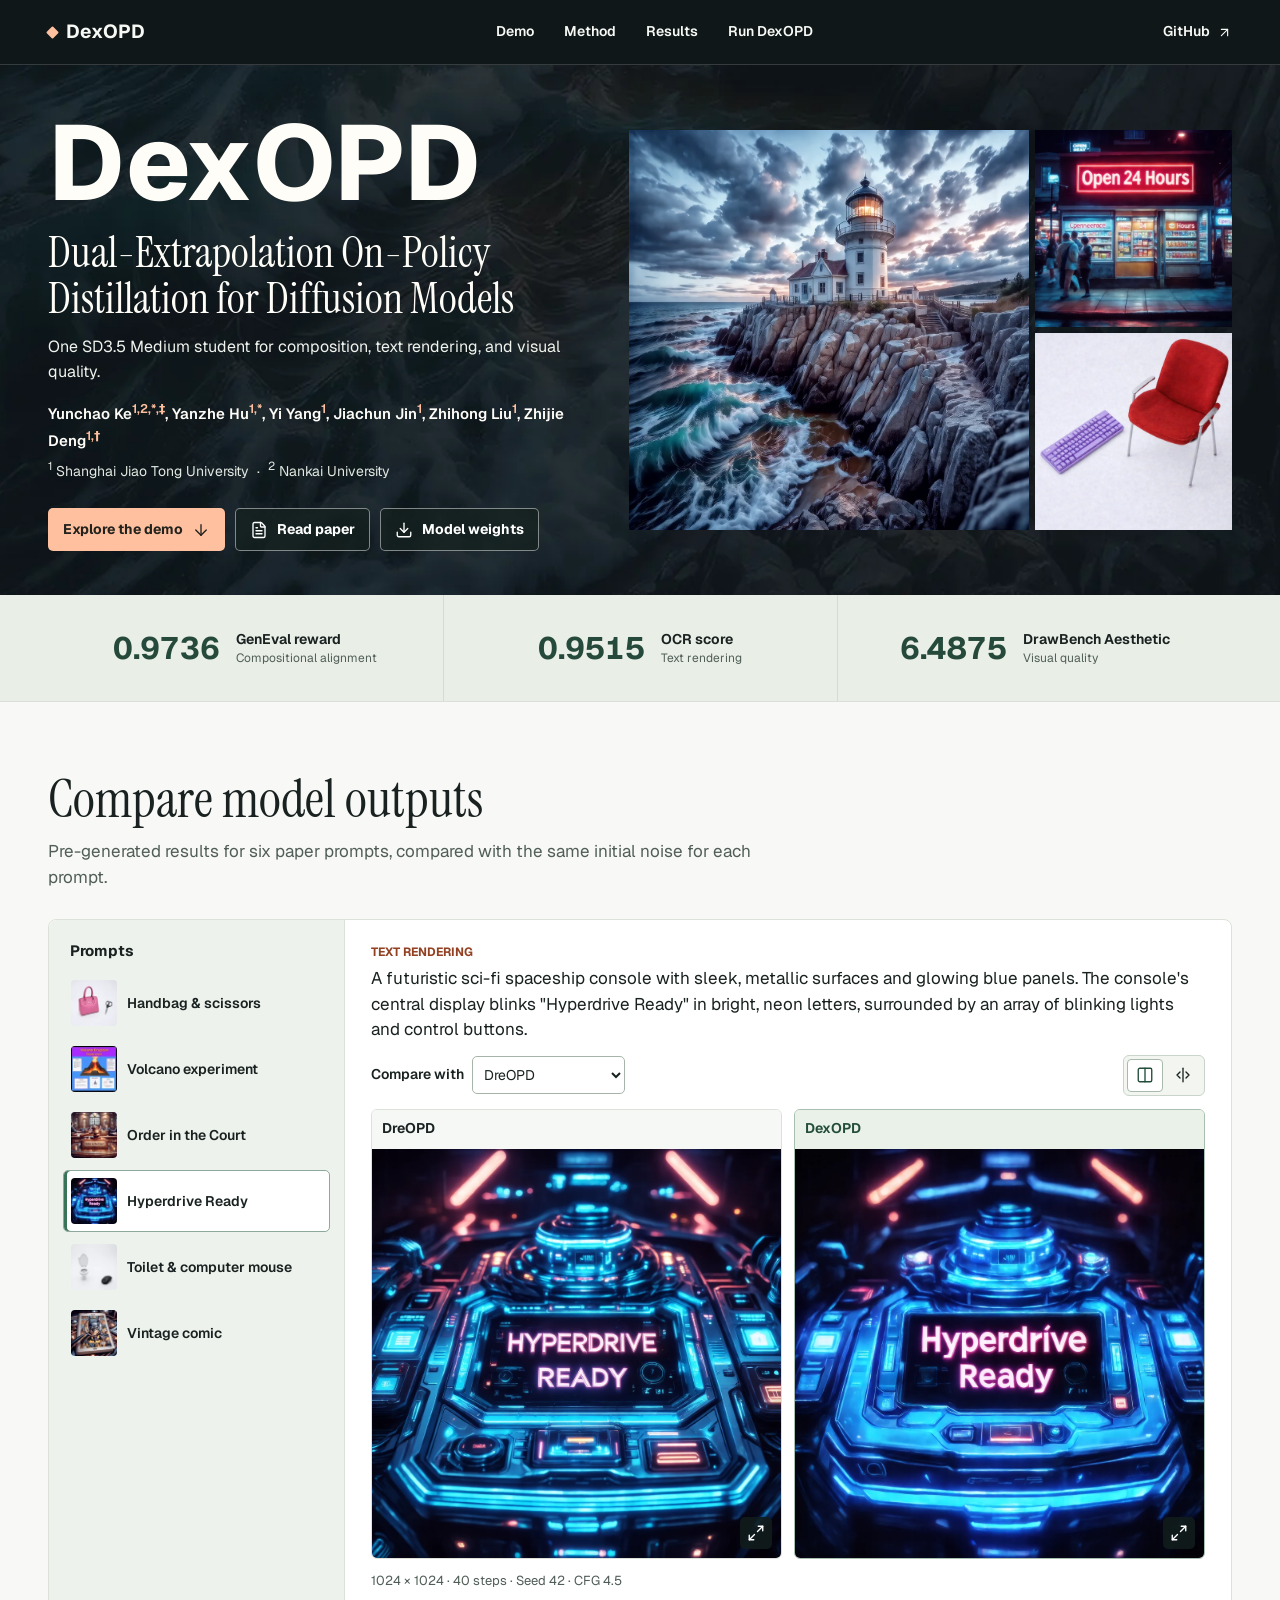
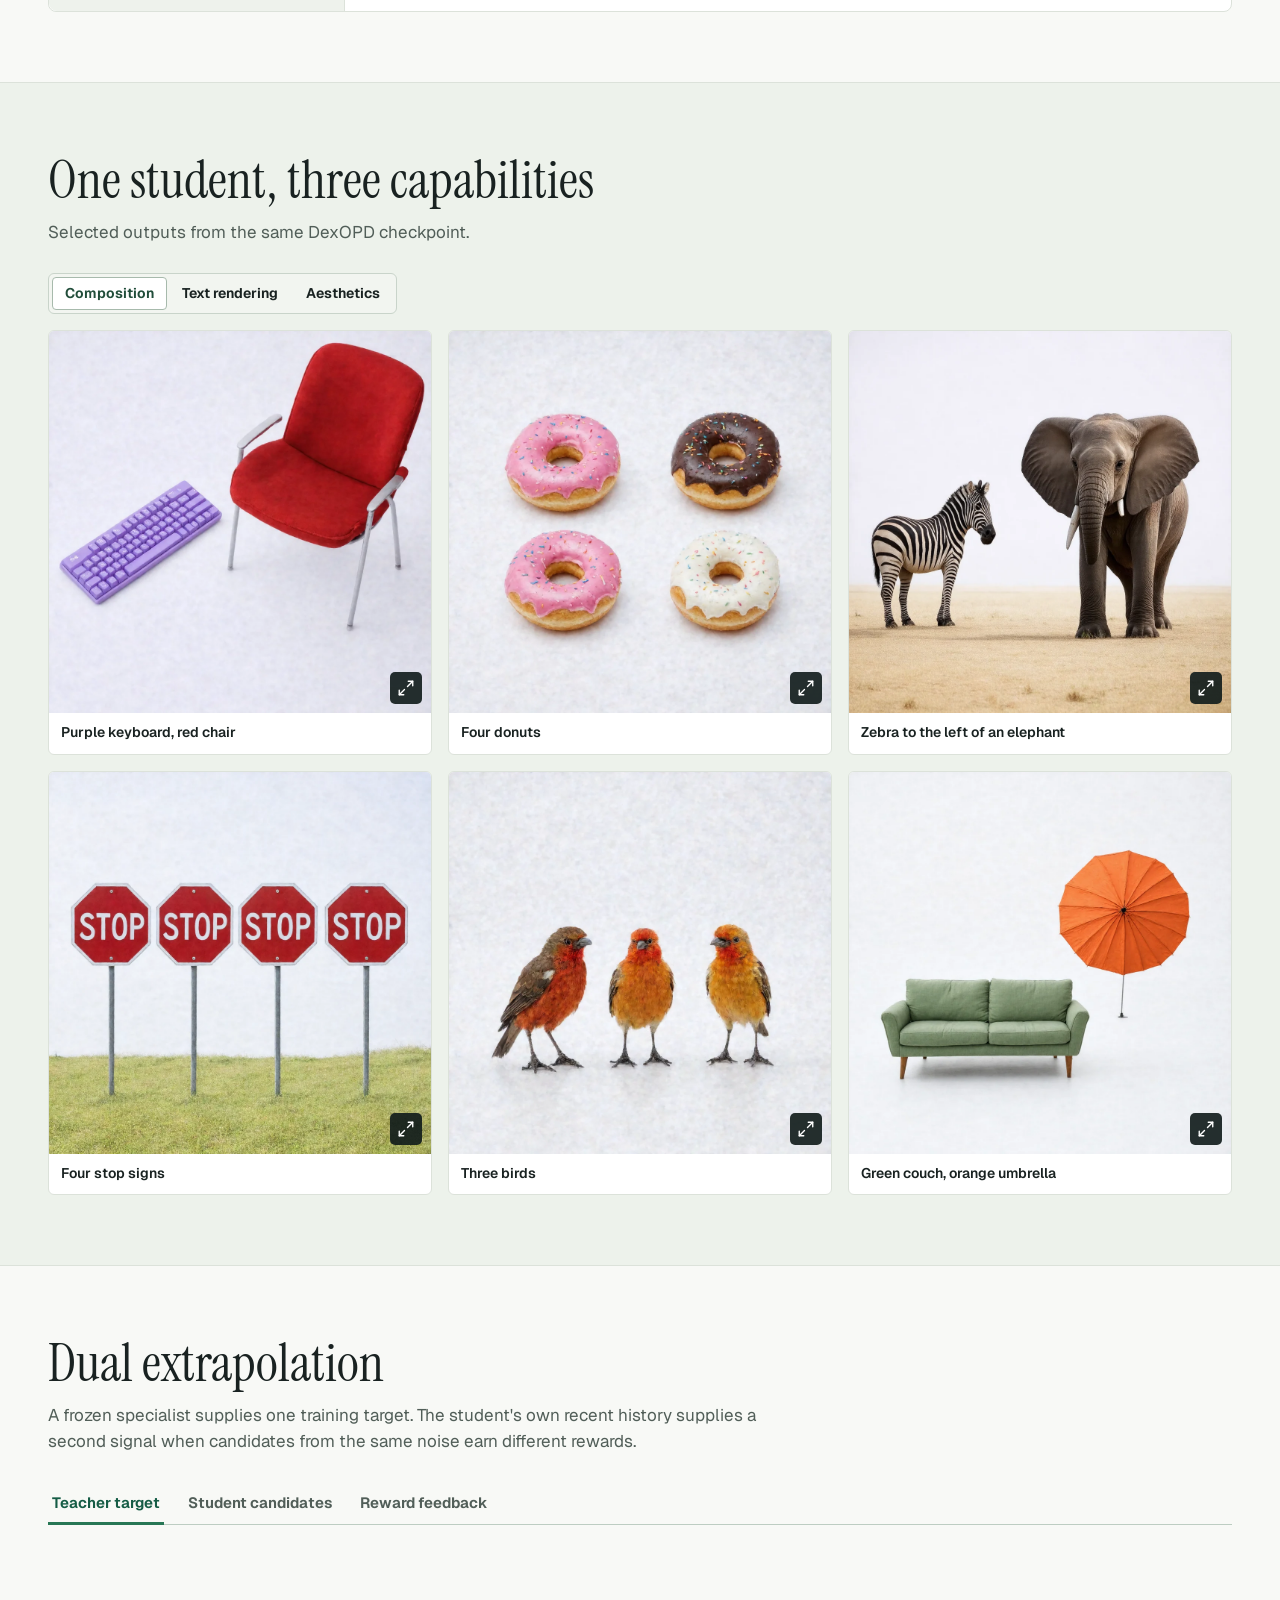
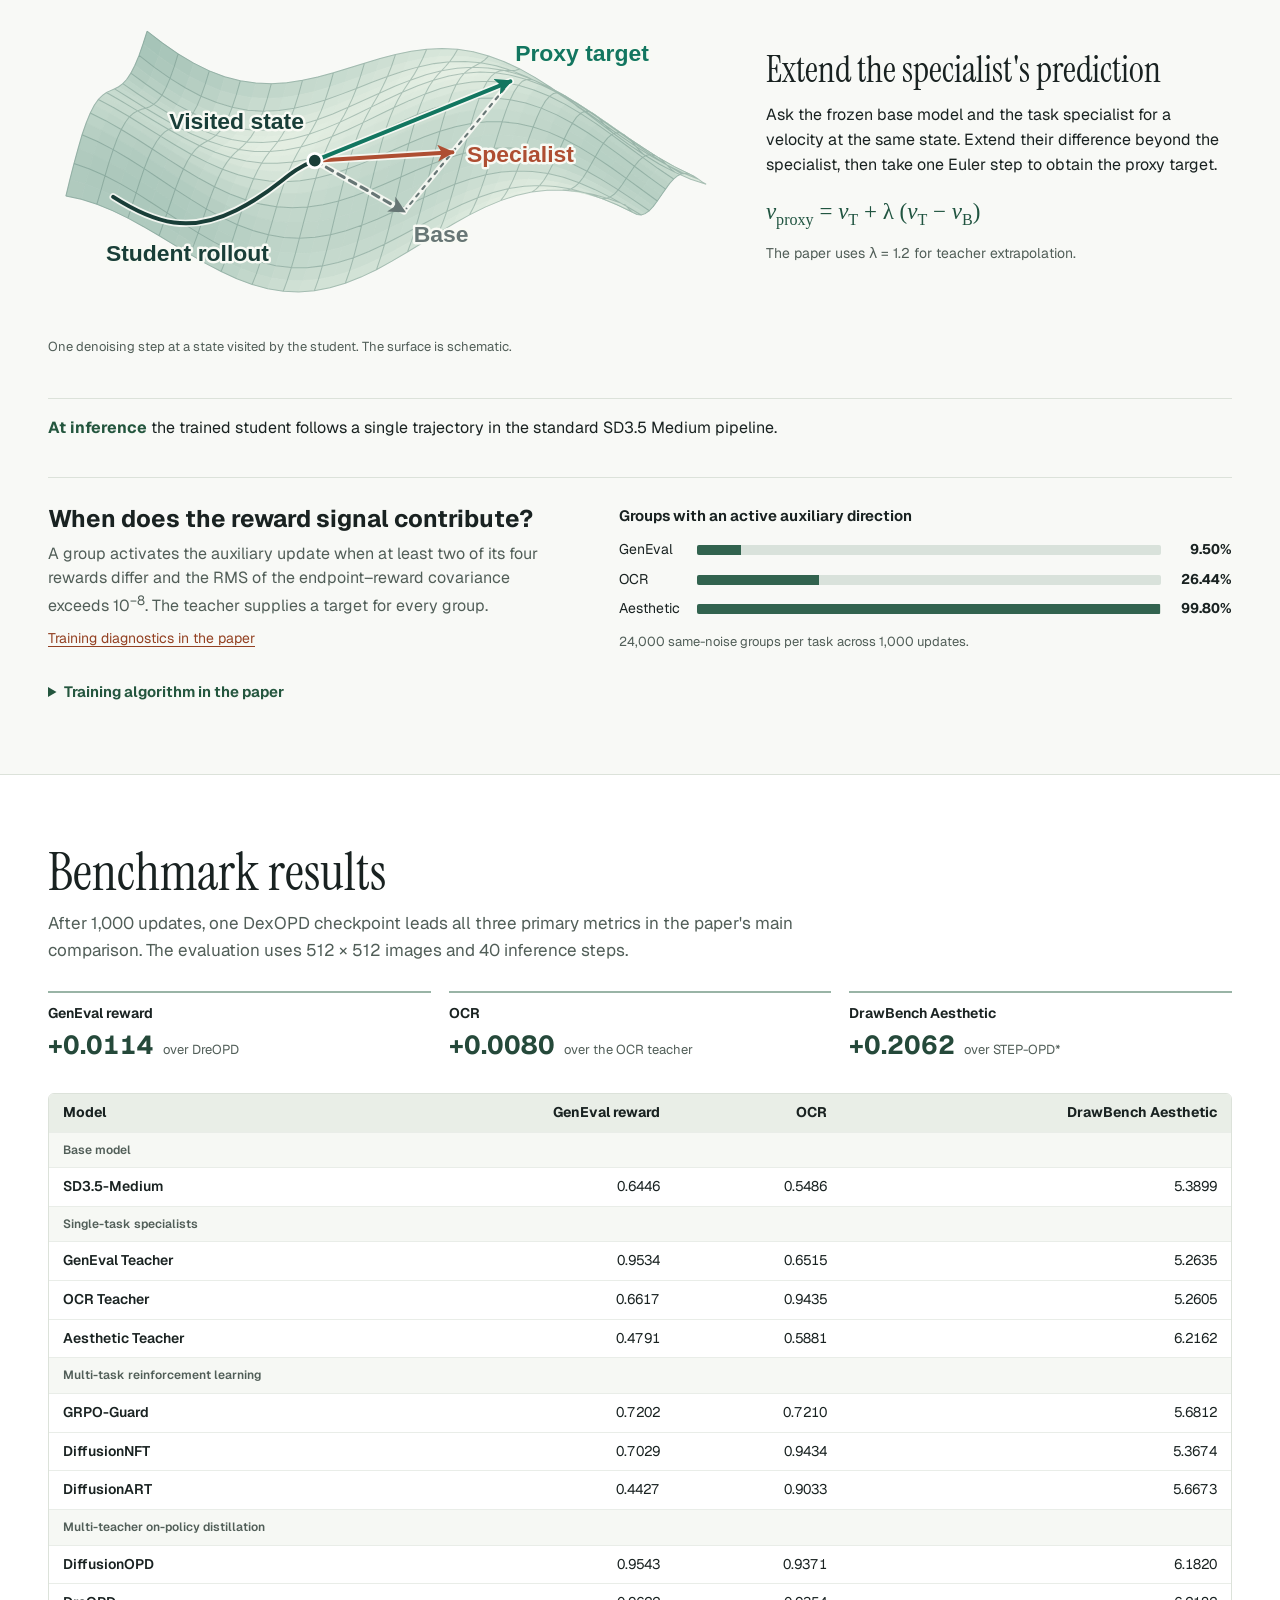
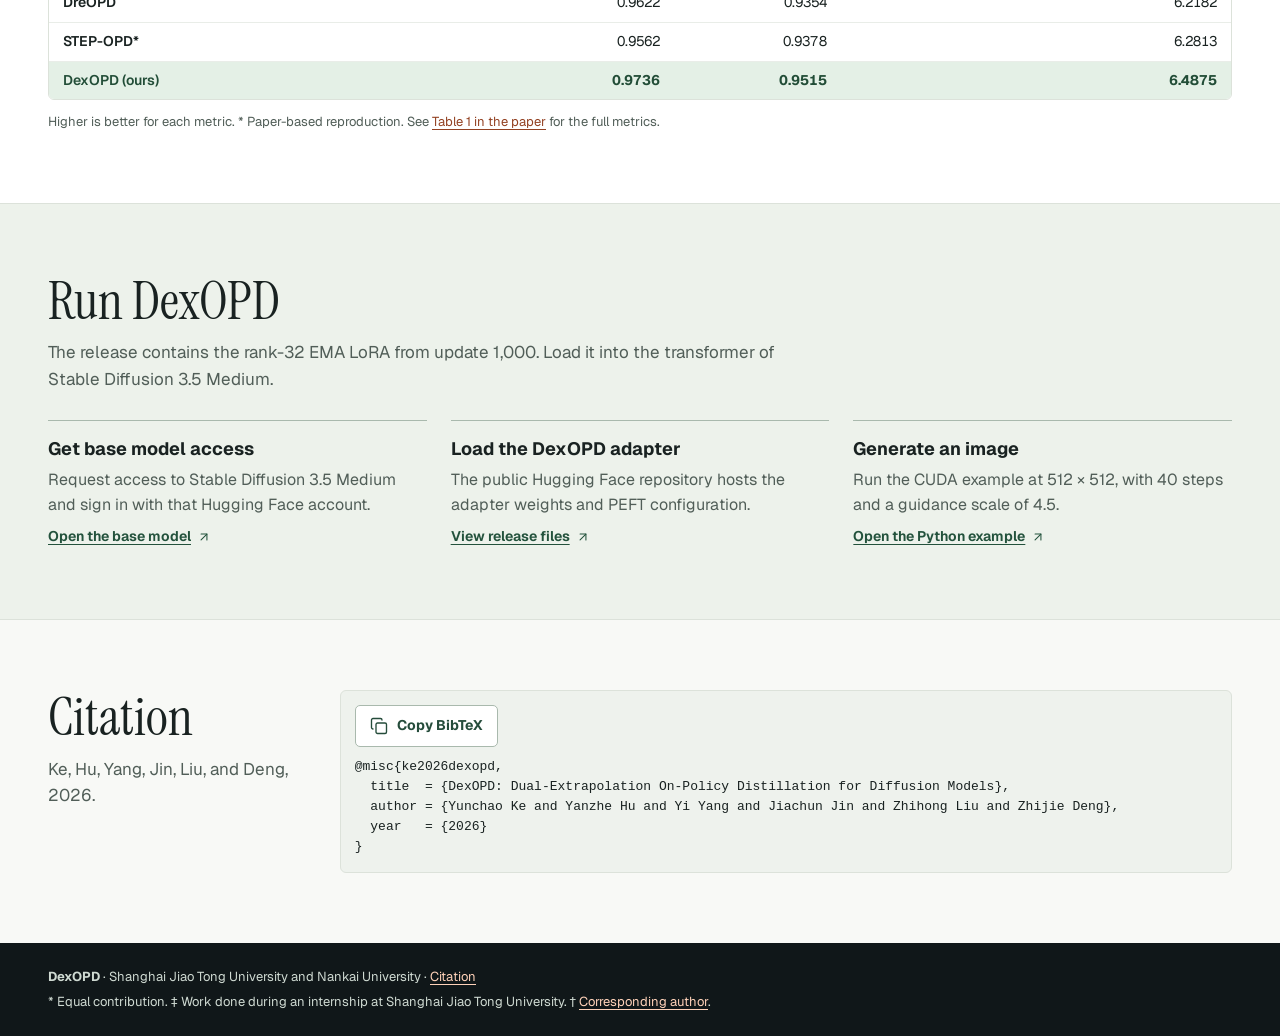
==== commit afd21ee6: "Illustrate dual extrapolation and show full hero samples" ====
--- a/docs/index.html
+++ b/docs/index.html
@@ -11,9 +11,10 @@
   <meta property="og:image" content="https://sjtu-deng-lab.github.io/DexOPD/assets/preview.jpg">
   <meta name="twitter:card" content="summary_large_image">
   <meta name="theme-color" content="#101719">
-  <link rel="preload" as="image" href="assets/hero.webp">
+  <link rel="preload" as="image" href="assets/gallery-teaser-47.webp">
   <link rel="stylesheet" href="styles.css">
   <script defer src="examples.js"></script>
+  <script defer src="assets/method-trajectories.js"></script>
   <script defer src="site.js"></script>
 </head>
 <body id="top">
@@ -46,16 +47,23 @@
 
   <main id="main">
     <section class="hero" aria-labelledby="title">
-      <div class="container hero-content">
-        <h1 id="title">DexOPD</h1>
-        <p class="paper-title">Dual-Extrapolation On-Policy<br class="desktop-break"> Distillation for Diffusion Models</p>
-        <p class="hero-summary">One SD3.5 Medium student for composition, text rendering, and visual quality.</p>
-        <p class="authors">Yunchao Ke<sup>1,2,*,&Dagger;</sup>, Yanzhe Hu<sup>1,*</sup>, Yi Yang<sup>1</sup>, Jiachun Jin<sup>1</sup>, Zhihong Liu<sup>1</sup>, Zhijie Deng<sup>1,&dagger;</sup></p>
-        <p class="affiliations"><sup>1</sup> Shanghai Jiao Tong University <span aria-hidden="true">&middot;</span> <sup>2</sup> Nankai University</p>
-        <div class="hero-actions">
-          <a class="button primary" href="#demo">Explore the demo <svg class="icon" aria-hidden="true"><use href="#i-arrow-down"/></svg></a>
-          <a class="button hero-paper" href="assets/dexopd-paper.pdf"><svg class="icon" aria-hidden="true"><use href="#i-file"/></svg> Read paper</a>
-          <a class="button hero-paper" href="https://huggingface.co/kyc001/DexOPD"><svg class="icon" aria-hidden="true"><use href="#i-download"/></svg> Model weights</a>
+      <div class="container hero-layout">
+        <div class="hero-content">
+          <h1 id="title">DexOPD</h1>
+          <p class="paper-title">Dual-Extrapolation On-Policy<br class="desktop-break"> Distillation for Diffusion Models</p>
+          <p class="hero-summary">One SD3.5 Medium student for composition, text rendering, and visual quality.</p>
+          <p class="authors">Yunchao Ke<sup>1,2,*,&Dagger;</sup>, Yanzhe Hu<sup>1,*</sup>, Yi Yang<sup>1</sup>, Jiachun Jin<sup>1</sup>, Zhihong Liu<sup>1</sup>, Zhijie Deng<sup>1,&dagger;</sup></p>
+          <p class="affiliations"><sup>1</sup> Shanghai Jiao Tong University <span aria-hidden="true">&middot;</span> <sup>2</sup> Nankai University</p>
+          <div class="hero-actions">
+            <a class="button primary" href="#demo">Explore the demo <svg class="icon" aria-hidden="true"><use href="#i-arrow-down"/></svg></a>
+            <a class="button hero-paper" href="assets/dexopd-paper.pdf"><svg class="icon" aria-hidden="true"><use href="#i-file"/></svg> Read paper</a>
+            <a class="button hero-paper" href="https://huggingface.co/kyc001/DexOPD"><svg class="icon" aria-hidden="true"><use href="#i-download"/></svg> Model weights</a>
+          </div>
+        </div>
+        <div class="hero-samples" role="group" aria-label="Images generated by the DexOPD student">
+          <img src="assets/gallery-teaser-47.webp" width="1024" height="1024" fetchpriority="high" alt="A lighthouse on a rocky coast under a cloud-filled sky.">
+          <img src="assets/hero-open-24-hours.webp" width="520" height="520" alt="A convenience store with a neon sign reading Open 24 Hours.">
+          <img src="assets/gallery-geneval-006.webp" width="1024" height="1024" alt="A purple computer keyboard next to a red chair.">
         </div>
       </div>
     </section>
@@ -139,16 +147,84 @@
       <div class="container">
         <div class="section-heading">
           <h2 id="method-title">Dual extrapolation</h2>
-          <p>DexOPD strengthens on-policy distillation in two ways. It extrapolates the specialist teachers to improve their targets and uses the student's recent progress to find new directions for training.</p>
-        </div>
-        <figure class="method-figure">
-          <img src="assets/method.png" width="2400" height="901" loading="lazy" decoding="async" alt="Training diagram showing extrapolated teacher targets, candidate generation from the current and historical student, and a joint distillation update.">
+          <p>A frozen specialist supplies one training target. The student's own recent history supplies a second signal when candidates from the same noise earn different rewards.</p>
+        </div>
+        <div class="method-tabs" id="method-tabs" role="tablist" aria-label="Training stages" hidden>
+          <button type="button" role="tab" id="step-teacher" aria-controls="method-teacher" aria-selected="true">Teacher target</button>
+          <button type="button" role="tab" id="step-candidates" aria-controls="method-candidates" aria-selected="false" tabindex="-1">Student candidates</button>
+          <button type="button" role="tab" id="step-rewards" aria-controls="method-rewards" aria-selected="false" tabindex="-1">Reward feedback</button>
+        </div>
+        <div class="method-scene" id="method-teacher" role="tabpanel" aria-labelledby="teacher-heading">
+          <figure class="latent-sheet">
+            <img src="assets/method-teacher.svg" width="560" height="330" loading="lazy" alt="A shared student state leads to three one-step predictions. The proxy extends beyond the specialist along the line from the base to the specialist.">
+            <figcaption>One denoising step at a state visited by the student. The surface is schematic.</figcaption>
+          </figure>
+          <div class="method-copy">
+            <h3 id="teacher-heading">Extend the specialist's prediction</h3>
+            <p>Ask the frozen base model and the task specialist for a velocity at the same state. Extend their difference beyond the specialist, then take one Euler step to obtain the proxy target.</p>
+            <p class="method-equation" aria-label="Proxy velocity equals teacher velocity plus lambda times teacher velocity minus base velocity."><i>v</i><sub>proxy</sub> = <i>v</i><sub>T</sub> + &lambda; (<i>v</i><sub>T</sub> &minus; <i>v</i><sub>B</sub>)</p>
+            <p class="method-detail">The paper uses &lambda; = 1.2 for teacher extrapolation.</p>
+          </div>
+        </div>
+        <div class="method-scene" id="method-candidates" role="tabpanel" aria-labelledby="candidates-heading">
+          <figure class="latent-sheet">
+            <div class="rollout-art">
+              <img src="assets/method-candidates.svg" width="560" height="330" loading="lazy" alt="Four trajectories share a noise sample and separate according to four student extrapolation gains. The native trajectory has gain zero.">
+              <svg id="rollout-markers" viewBox="0 0 560 330" aria-hidden="true"></svg>
+            </div>
+            <figcaption>One prompt and one noise sample. Each line uses a different gain throughout its rollout.</figcaption>
+          </figure>
+          <div class="method-copy">
+            <h3 id="candidates-heading">Follow the student's recent change</h3>
+            <p>Use a historical exponential moving average as the reference. At each step, extrapolate the current student's velocity away from that reference. Four gains produce four endpoints for the task scorer.</p>
+            <p class="method-equation" aria-label="Candidate velocity equals student velocity plus gain times student velocity minus historical velocity."><i>v</i><sup>(g)</sup> = <i>v</i><sub>S</sub> + <i>g</i> (<i>v</i><sub>S</sub> &minus; <i>v</i><sub>H</sub>)</p>
+            <p class="method-detail">The gain <i>g</i> = 0 reuses the native student rollout.</p>
+            <div id="rollout-control" class="rollout-control" hidden>
+              <label for="rollout-progress">Schematic rollout progress</label>
+              <input id="rollout-progress" type="range" min="0" max="100" value="50" step="1" aria-valuetext="50 percent">
+              <div aria-hidden="true"><span>Shared noise</span><span>Endpoints</span></div>
+            </div>
+          </div>
+        </div>
+        <div class="method-scene" id="method-rewards" role="tabpanel" aria-labelledby="rewards-heading">
+          <figure class="latent-sheet">
+            <img id="reward-drawing" src="assets/method-rewards.svg" width="560" height="330" loading="lazy" alt="Four candidate endpoints with illustrative scores of 0.2, 0.8, 0.6 and 0.4. Their endpoint–reward covariance gives direction G.">
+            <figcaption>Illustrative endpoint positions and rewards. The arrow shows the direction of endpoint&ndash;reward covariance.</figcaption>
+          </figure>
+          <div class="method-copy">
+            <h3 id="rewards-heading">Turn reward differences into a direction</h3>
+            <div id="reward-states" class="segmented" role="group" aria-label="Example reward configuration" hidden>
+              <button type="button" id="unequal-rewards" aria-pressed="true">Different rewards</button>
+              <button type="button" id="equal-rewards" aria-pressed="false">Tied rewards</button>
+            </div>
+            <p id="reward-explanation" aria-live="polite">Weight each pair's endpoint difference by its reward difference. Their sum gives a direction toward higher reward. Normalize it to unit RMS to obtain <i>G</i>.</p>
+            <p class="method-equation" id="reward-equation" aria-label="G equals endpoint–reward covariance divided by its root-mean-square magnitude."><i>G</i> = <i>C</i> / RMS(<i>C</i>)</p>
+            <p class="method-detail">On a native step, the auxiliary target shifts along <i>G</i>. The teacher and active auxiliary losses jointly update the student.</p>
+          </div>
+        </div>
+        <p class="method-inference"><strong>At inference</strong> the trained student follows a single trajectory in the standard SD3.5 Medium pipeline.</p>
+        <figure class="method-activity" aria-labelledby="activity-title">
+          <figcaption class="method-activity-caption">
+            <h3 id="activity-title">When does the reward signal contribute?</h3>
+            <p>A group activates the auxiliary update when at least two of its four rewards differ and the RMS of the endpoint&ndash;reward covariance exceeds 10<sup>&minus;8</sup>. The teacher supplies a target for every group.</p>
+            <a href="assets/dexopd-paper.pdf#page=18">Training diagnostics in the paper</a>
+          </figcaption>
+          <div class="method-activity-chart">
+            <p class="method-activity-label">Groups with an active auxiliary direction</p>
+            <dl>
+              <div><dt>GenEval</dt><dd><span class="method-activity-track" aria-hidden="true"><span style="width: 9.50%"></span></span><strong>9.50%</strong></dd></div>
+              <div><dt>OCR</dt><dd><span class="method-activity-track" aria-hidden="true"><span style="width: 26.44%"></span></span><strong>26.44%</strong></dd></div>
+              <div><dt>Aesthetic</dt><dd><span class="method-activity-track" aria-hidden="true"><span style="width: 99.80%"></span></span><strong>99.80%</strong></dd></div>
+            </dl>
+            <p class="method-activity-scope">24,000 same-noise groups per task across 1,000 updates.</p>
+          </div>
         </figure>
-        <div class="method-grid">
-          <div><h3>Teacher extrapolation</h3><p>At states visited by the student, extend each specialist's velocity away from the frozen base model to construct a stronger target.</p></div>
-          <div><h3>Student self-extrapolation</h3><p>Compare the current student with its historical EMA and sample several extrapolation strengths from shared noise. Pairwise reward differences define an auxiliary training direction.</p></div>
-          <div><h3>Standard inference</h3><p>Load the released LoRA into SD3.5 Medium and sample a single trajectory using the usual text-to-image pipeline.</p></div>
-        </div>
+        <details class="paper-overview">
+          <summary>Training algorithm in the paper</summary>
+          <figure class="method-figure">
+            <img src="assets/method.png" width="2400" height="901" loading="lazy" decoding="async" alt="Full paper overview of teacher extrapolation, historical self-extrapolation, and the joint training update.">
+          </figure>
+        </details>
       </div>
     </section>
 
--- a/docs/styles.css
+++ b/docs/styles.css
@@ -61,7 +61,14 @@
 .site-header :focus-visible, .hero :focus-visible { outline-color: var(--peach); }
 
 .hero { background: var(--deep) url('assets/hero.webp') center / cover no-repeat; color: #fffdf8; }
-.hero-content { min-height: 511px; display: flex; flex-direction: column; justify-content: center; align-items: flex-start; padding-block: 54px 62px; }
+.hero-layout { display: grid; grid-template-columns: minmax(0, 0.95fr) minmax(0, 1.05fr); align-items: center; gap: 36px; padding-block: 44px; }
+.hero-content { display: flex; flex-direction: column; align-items: flex-start; }
+.hero-samples { display: grid; grid-template-columns: repeat(3, minmax(0, 1fr)); gap: 6px; }
+.hero-samples img { width: 100%; aspect-ratio: 1; object-fit: contain; }
+.hero-samples img:first-child { grid-column: span 2; grid-row: span 2; }
+@media (min-width: 1316px) {
+  .hero-samples { width: calc(100% + min(120px, (100vw - 1316px) / 2)); }
+}
 .hero h1 { font-size: 106px; line-height: 1; font-weight: 750; }
 .paper-title { margin-top: 14px; font-family: var(--display); font-size: 43px; line-height: 1.08; }
 .hero-summary { max-width: 540px; margin-top: 13px; color: #f0f3ed; font-size: 16px; }
@@ -139,11 +146,57 @@
 .gallery-tile { min-width: 0; background: white; border: 1px solid var(--line); border-radius: 6px; overflow: hidden; }
 .gallery-tile figcaption { padding: 9px 12px 10px; font-size: 14px; font-weight: 600; }
 
-.method-figure { padding: 16px; background: #fff; border: 1px solid var(--line); border-radius: 6px; }
+.method-tabs { display: flex; align-items: stretch; border-bottom: 1px solid #bdcdc2; gap: 20px; }
+.method-tabs button { min-height: 42px; padding: 8px 4px; margin-bottom: -1px; color: var(--muted); font: inherit; font-weight: 650; font-size: 15px; border: 0; border-bottom: 3px solid transparent; background: transparent; }
+.method-tabs button[aria-selected='true'] { color: #155c45; border-bottom-color: #287755; }
+.method-tabs button:hover { color: #12452f; }
+.method-scene { display: grid; grid-template-columns: minmax(0, 1.45fr) minmax(0, 1fr); align-items: center; gap: 42px; padding: 15px 0 22px; }
+.latent-sheet img { width: 100%; height: auto; }
+.rollout-art { position: relative; }
+#rollout-markers { position: absolute; inset: 0; width: 100%; height: 100%; pointer-events: none; }
+.rollout-control { margin-top: 17px; }
+.rollout-control label { display: block; font-size: 14px; font-weight: 650; }
+.rollout-control input { display: block; margin: 0; width: 100%; min-height: 28px; accent-color: #287755; cursor: pointer; }
+.rollout-control div { display: flex; justify-content: space-between; font-size: 12px; color: var(--muted); }
+.latent-sheet figcaption { color: var(--muted); font-size: 13px; line-height: 1.45; min-height: 2.9em; }
+.method-copy { max-width: 50ch; padding: 16px 0; }
+.method-copy h3 { font: 400 36px/1.08 var(--display); margin-bottom: 13px; }
+.method-copy p { font-size: 16px; }
+.method-copy .method-equation { margin: 18px 0 12px; font: 23px/1.45 Georgia, serif; color: #205440; }
+.method-equation sub, .method-equation sup { font-size: .7em; }
+.method-copy .method-detail { color: var(--muted); font-size: 14px; }
+#reward-states { margin-bottom: 10px; }
+.method-inference { border-top: 1px solid var(--line); margin: 0; padding: 17px 0 0; }
+.method-inference strong { color: #24563e; }
+.method-activity {
+  display: grid;
+  grid-template-columns: minmax(0, 0.92fr) minmax(0, 1.08fr);
+  align-items: center;
+  gap: 48px;
+  margin: 36px 0 0;
+  padding: 26px 0 4px;
+  border-top: 1px solid var(--line);
+}
+.method-activity-caption h3 { font-size: 24px; line-height: 1.2; }
+.method-activity-caption p { margin-top: 8px; max-width: 54ch; color: var(--muted); }
+.method-activity-caption a { display: inline-block; margin-top: 9px; font-size: 14px; }
+.method-activity-label { font-size: 15px; font-weight: 650; }
+.method-activity-chart dl { display: grid; gap: 8px; margin: 12px 0; }
+.method-activity-chart dl > div { display: grid; grid-template-columns: 68px minmax(0, 1fr); align-items: center; gap: 10px; }
+.method-activity-chart dt { font-size: 14px; }
+.method-activity-chart dd { display: grid; grid-template-columns: minmax(0, 1fr) 59px; align-items: center; gap: 12px; }
+.method-activity-chart strong { text-align: right; font-size: 14px; font-variant-numeric: tabular-nums; }
+.method-activity-track { display: block; height: 10px; overflow: hidden; background: #d9e2db; border-radius: 2px; }
+.method-activity-track > span { display: block; height: 100%; background: #32634f; }
+.method-activity-scope { color: var(--muted); font-size: 13px; }
+@media (max-width: 760px) {
+  .method-activity { grid-template-columns: minmax(0, 1fr); gap: 18px; margin-top: 24px; padding-top: 20px; }
+  .method-activity-caption h3 { font-size: 21px; }
+}
+.paper-overview { margin-top: 24px; }
+.paper-overview summary { cursor: pointer; color: #24563e; font-size: 15px; font-weight: 650; }
+.method-figure { margin-top: 10px; padding: 16px; background: #fff; border: 1px solid var(--line); border-radius: 6px; }
 .method-figure img { width: 100%; }
-.method-grid { display: grid; grid-template-columns: repeat(3, minmax(0, 1fr)); gap: 30px; margin-top: 22px; }
-.method-grid h3 { font-size: 18px; }
-.method-grid p { margin-top: 5px; color: var(--muted); }
 .results-section { background: white; border-block: 1px solid var(--line); }
 .benchmark-gains { display: grid; grid-template-columns: repeat(3, minmax(0, 1fr)); gap: 18px; margin-bottom: 24px; }
 .benchmark-gains > div { border-top: 2px solid #99b4a6; padding-block: 10px 4px; }
@@ -189,11 +242,17 @@
 
 @media (max-width: 1000px) {
   .container { width: min(100% - 64px, 1220px); }
-  .hero { background-position: 40% center; }
-  .hero h1 { font-size: 88px; }
-  .paper-title { font-size: 36px; }
   .score { gap: 10px; }
   .score strong { font-size: 26px; }
+}
+
+@media (min-width: 761px) and (max-width: 1100px) {
+  .hero-layout { gap: 20px; padding-block: 32px; }
+  .hero h1 { font-size: 74px; }
+  .paper-title { font-size: 32px; }
+  .hero-summary { font-size: 14px; }
+  .authors, .affiliations { font-size: 13px; }
+  .hero-actions .button { padding-inline: 9px; }
 }
 
 @media (max-width: 760px) {
@@ -201,9 +260,8 @@
   .site-nav { min-height: 56px; gap: 12px; }
   .site-nav nav { gap: 13px; }
   .site-nav nav a, .code-link { font-size: 13px; }
-  .hero { position: relative; isolation: isolate; background-position: 62% center; }
-  .hero::before { position: absolute; z-index: -1; inset: 0; content: ''; background: #101719a8; }
-  .hero-content { min-height: 395px; padding-block: 35px 39px; }
+  .hero-layout { grid-template-columns: minmax(0, 1fr); gap: 24px; padding-block: 30px 24px; }
+  .hero-samples img:first-child { grid-column: auto; grid-row: auto; }
   .hero h1 { font-size: 75px; }
   .paper-title { font-size: 31px; }
   .authors { margin-top: 15px; }
@@ -223,7 +281,11 @@
   .prompt-display { min-height: 0; }
   .prompt-display blockquote { font-size: 15px; }
   .gallery-grid { grid-template-columns: repeat(2, minmax(0, 1fr)); gap: 10px; }
-  .method-grid { gap: 17px; }
+  .method-scene { grid-template-columns: minmax(0, 1fr); gap: 9px; }
+  .latent-sheet { max-width: 540px; margin-inline: auto; }
+  .latent-sheet figcaption { min-height: 0; }
+  .method-copy { padding: 5px 0; max-width: none; }
+  .method-copy h3 { font-size: 30px; }
   .citation-layout { grid-template-columns: minmax(0, 1fr); gap: 0; }
 }
 
@@ -235,6 +297,8 @@
   .code-link .icon { width: 12px; height: 12px; }
   .wordmark { font-size: 16px; gap: 7px; }
   .hero h1 { font-size: 65px; }
+  .hero-layout { gap: 20px; padding-block: 26px 18px; }
+  .hero-samples { gap: 4px; }
   .paper-title { font-size: 27px; }
   .hero-summary { font-size: 13px; }
   .desktop-break { display: none; }
@@ -252,7 +316,9 @@
   .comparison-image figcaption, .gallery-tile figcaption { padding-inline: 7px; font-size: 12px; }
   .gallery-tabs button { padding-inline: 6px; font-size: 13px; }
   .method-figure { padding: 3px; }
-  .method-grid { grid-template-columns: minmax(0, 1fr); }
+  .method-tabs { gap: 6px; justify-content: space-between; }
+  .method-tabs button { padding-inline: 0; font-size: 13px; }
+  .method-copy p { font-size: 15px; }
   .benchmark-gains { gap: 10px; }
   .benchmark-gains dt, .benchmark-gains dd { font-size: 12px; }
   .benchmark-gains strong { font-size: 21px; }
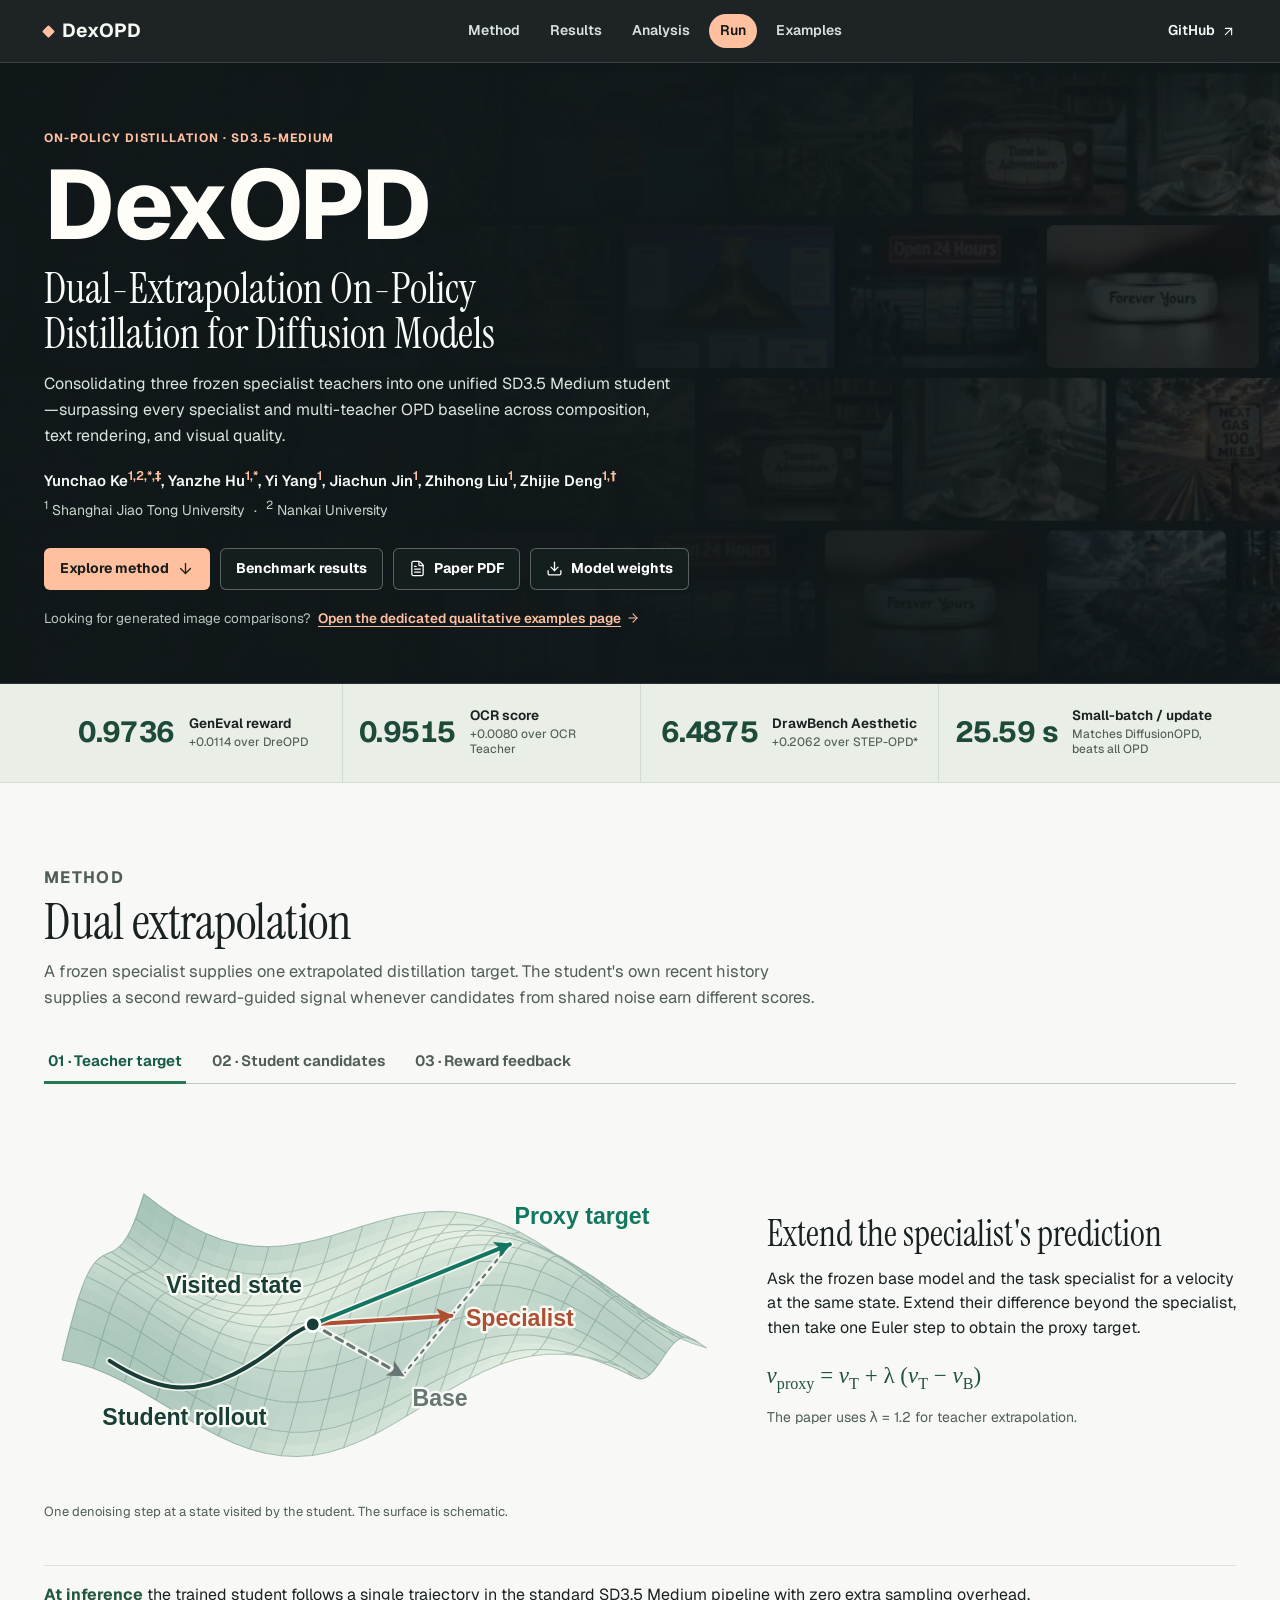
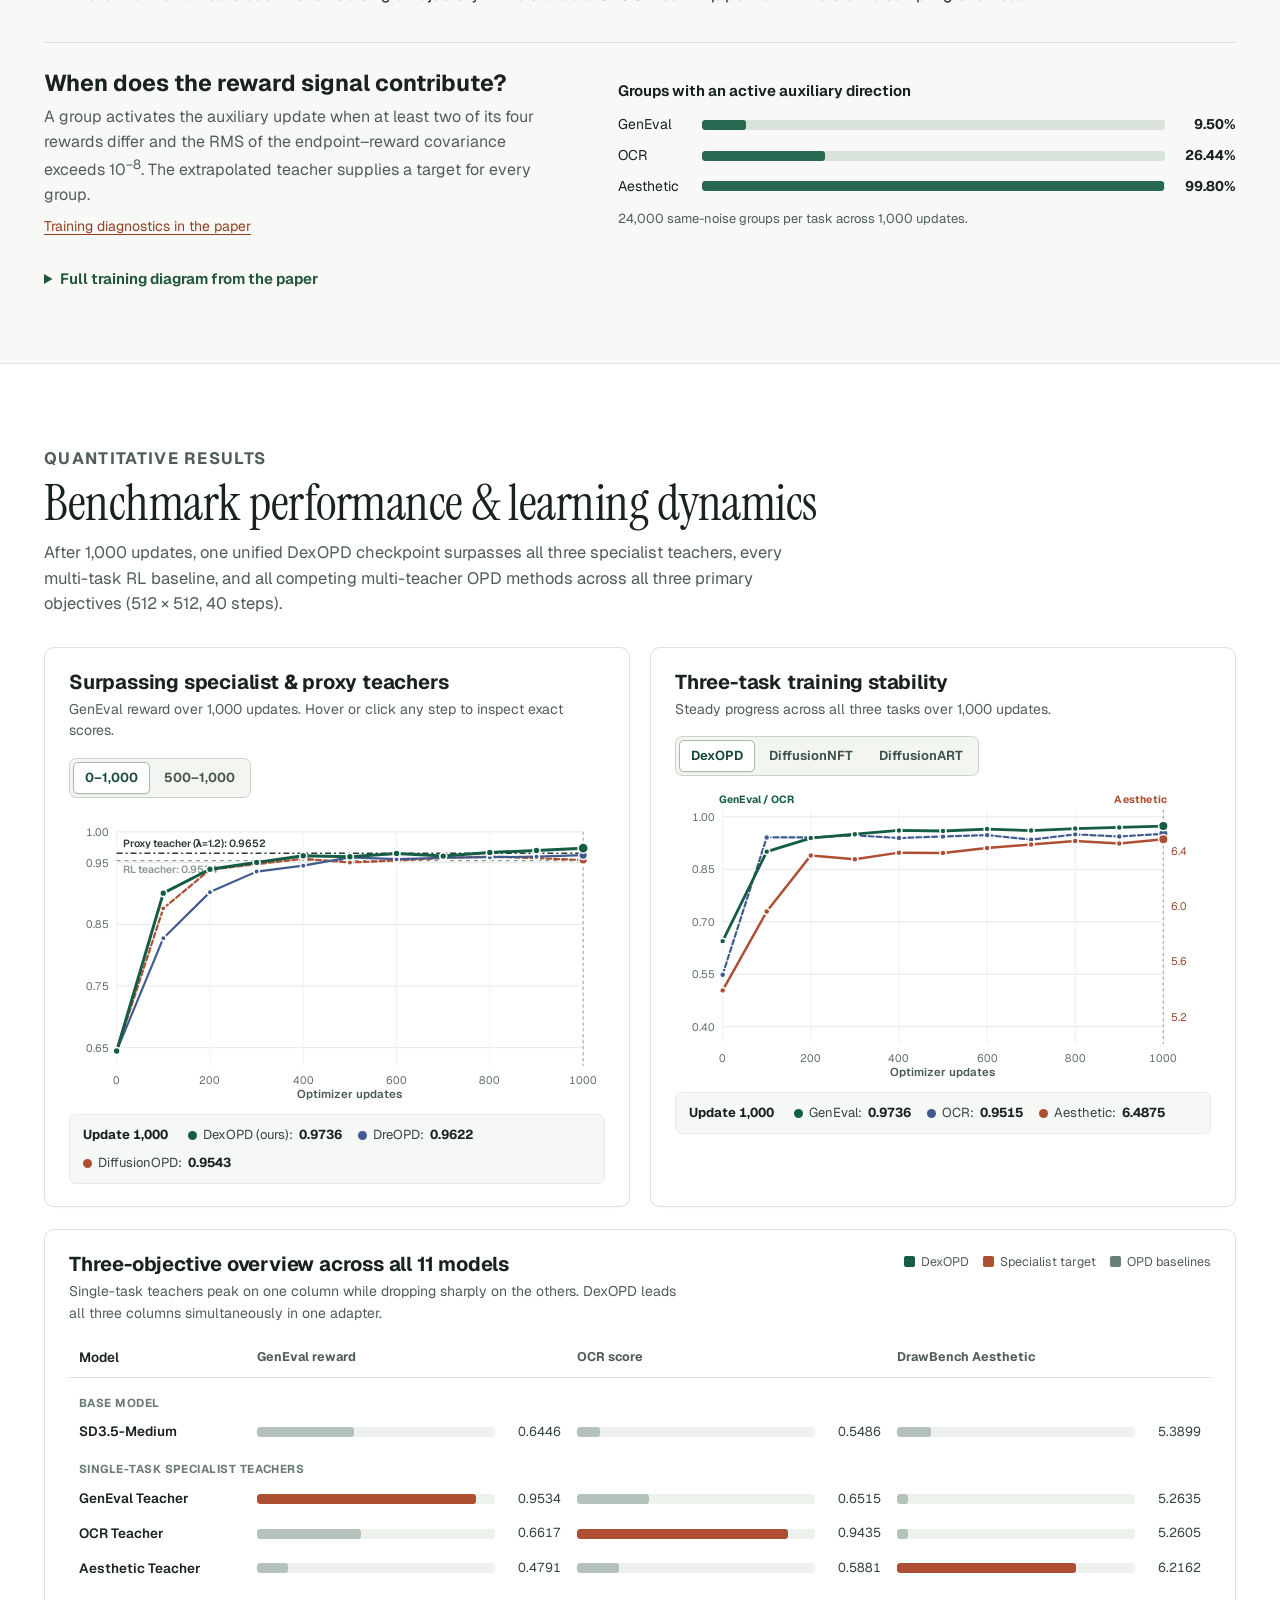
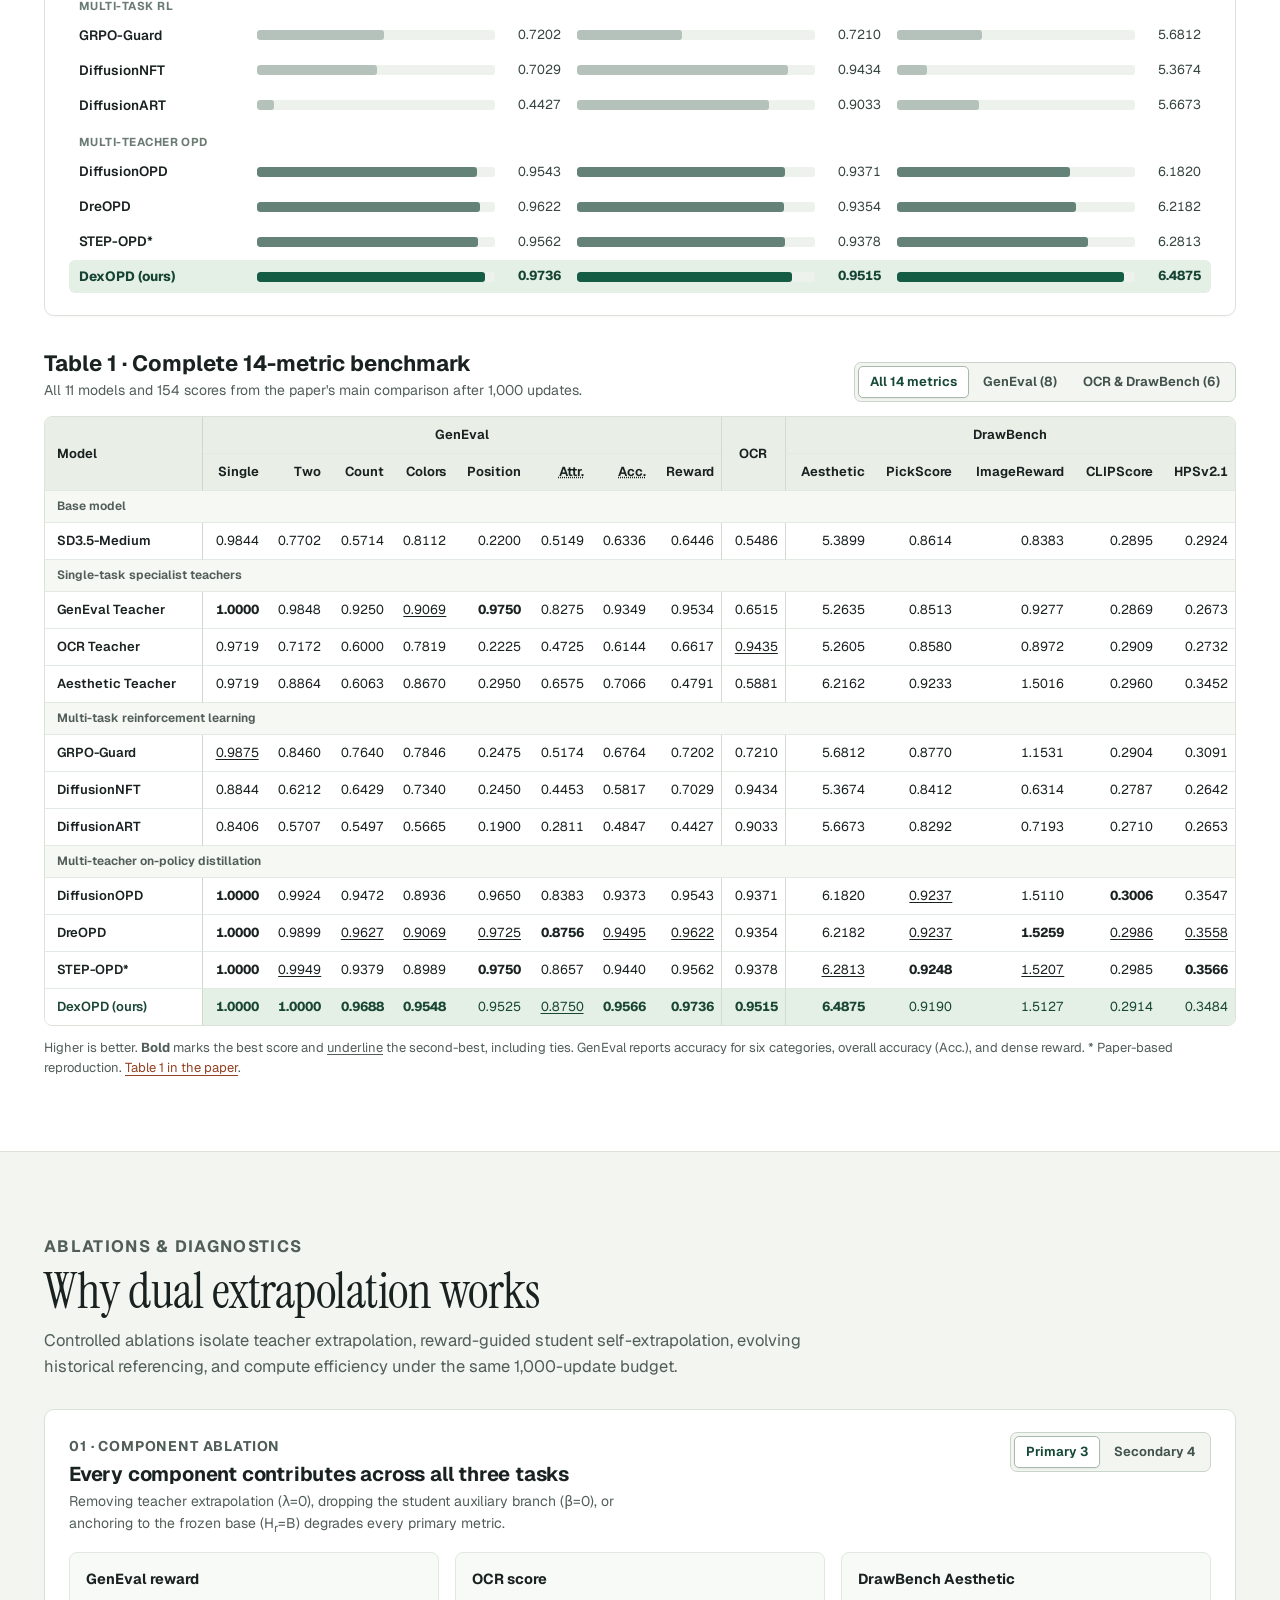
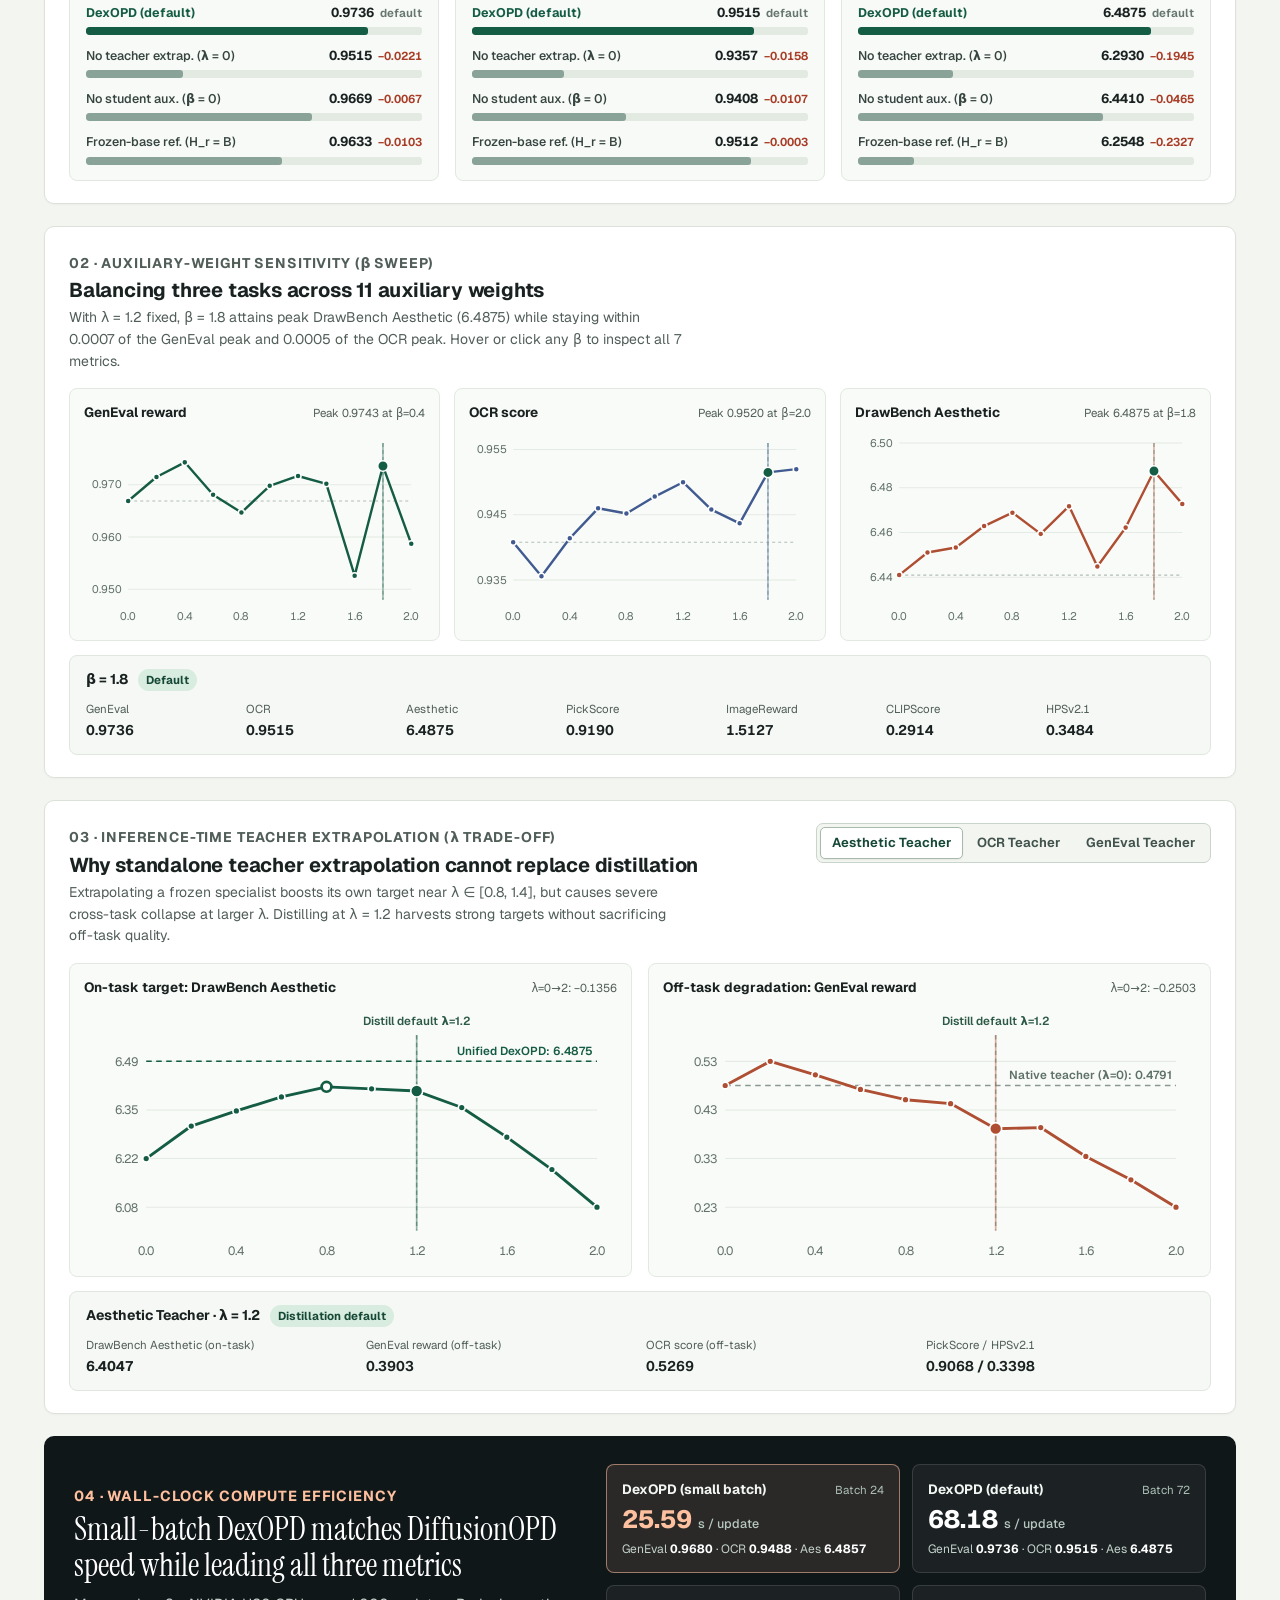
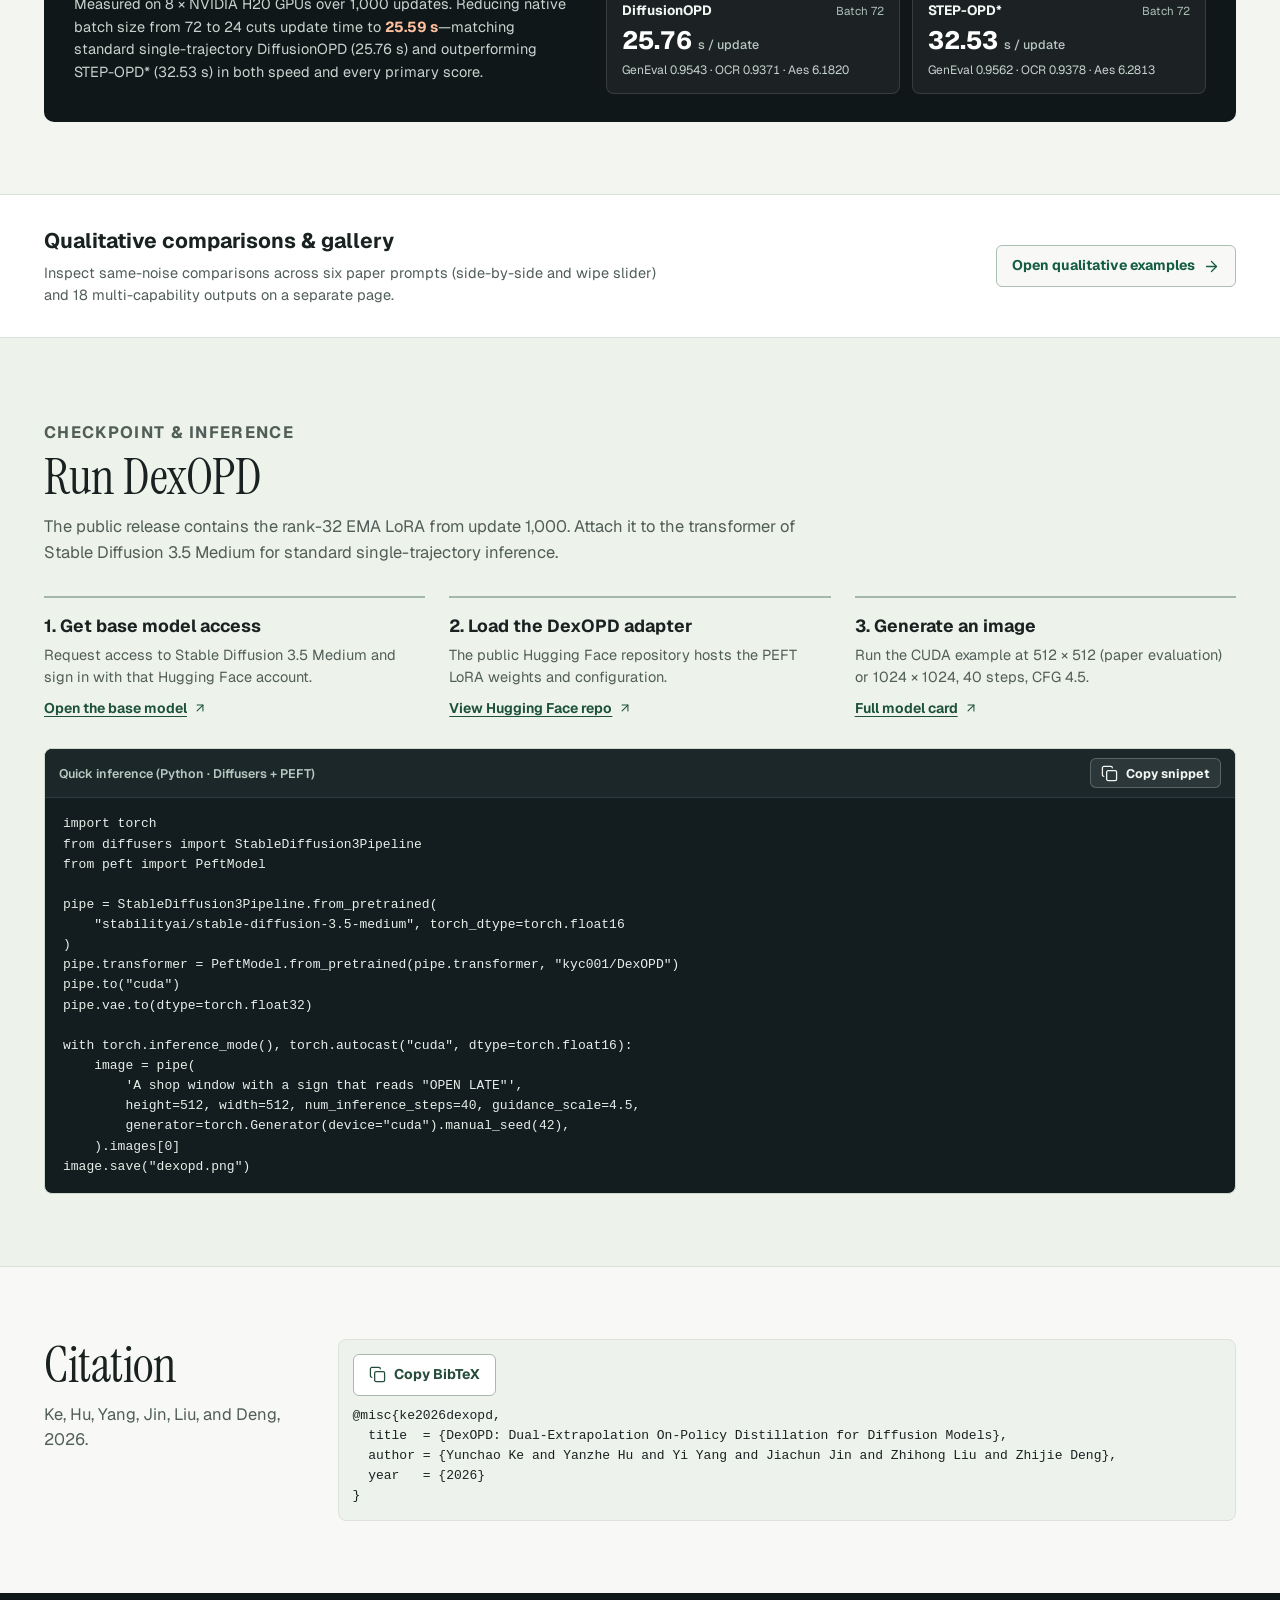
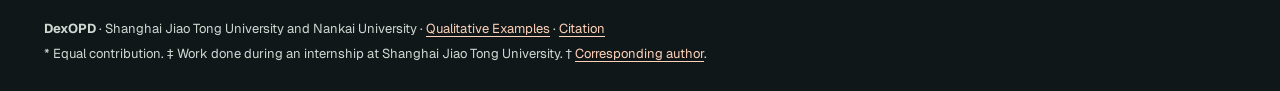
==== commit e7ac3dee: "Refocus homepage on method, full Table 1, and interactive analysis charts" ====
--- a/docs/index.html
+++ b/docs/index.html
@@ -4,42 +4,40 @@
   <meta charset="utf-8">
   <meta name="viewport" content="width=device-width, initial-scale=1">
   <title>DexOPD | Dual-Extrapolation On-Policy Distillation</title>
-  <meta name="description" content="Explore DexOPD, a dual-extrapolation distillation method that unifies compositional accuracy, text rendering, and visual quality in one diffusion model.">
+  <meta name="description" content="DexOPD consolidates three specialist teachers into one SD3.5 Medium student via teacher extrapolation and reward-guided student self-extrapolation.">
   <meta property="og:type" content="website">
   <meta property="og:title" content="DexOPD: Dual-Extrapolation On-Policy Distillation for Diffusion Models">
-  <meta property="og:description" content="One diffusion model for composition, text rendering, and visual quality. Explore same-noise comparisons from the paper.">
+  <meta property="og:description" content="One SD3.5 Medium student surpassing specialist teachers and multi-teacher OPD baselines on GenEval, OCR, and DrawBench Aesthetic.">
   <meta property="og:image" content="https://sjtu-deng-lab.github.io/DexOPD/assets/preview.jpg">
   <meta name="twitter:card" content="summary_large_image">
   <meta name="theme-color" content="#101719">
-  <link rel="preload" as="image" href="assets/gallery-teaser-47.webp">
+  <link rel="preload" as="image" href="assets/hero-mosaic.webp">
   <link rel="stylesheet" href="styles.css">
-  <script defer src="examples.js"></script>
   <script defer src="assets/method-trajectories.js"></script>
+  <script defer src="results-data.js"></script>
+  <script defer src="charts.js"></script>
   <script defer src="site.js"></script>
 </head>
 <body id="top">
   <svg class="icon-library" xmlns="http://www.w3.org/2000/svg" aria-hidden="true">
     <symbol id="i-arrow-down" viewBox="0 0 24 24"><path d="M12 5v14"/><path d="m19 12-7 7-7-7"/></symbol>
+    <symbol id="i-arrow-right" viewBox="0 0 24 24"><path d="M5 12h14"/><path d="m12 5 7 7-7 7"/></symbol>
     <symbol id="i-arrow-up-right" viewBox="0 0 24 24"><path d="M7 7h10v10"/><path d="M7 17 17 7"/></symbol>
     <symbol id="i-download" viewBox="0 0 24 24"><path d="M12 15V3"/><path d="M21 15v4a2 2 0 0 1-2 2H5a2 2 0 0 1-2-2v-4"/><path d="m7 10 5 5 5-5"/></symbol>
     <symbol id="i-file" viewBox="0 0 24 24"><path d="M6 22a2 2 0 0 1-2-2V4a2 2 0 0 1 2-2h8a2.4 2.4 0 0 1 1.704.706l3.588 3.588A2.4 2.4 0 0 1 20 8v12a2 2 0 0 1-2 2z"/><path d="M14 2v5a1 1 0 0 0 1 1h5"/><path d="M10 9H8"/><path d="M16 13H8"/><path d="M16 17H8"/></symbol>
-    <symbol id="i-columns" viewBox="0 0 24 24"><rect width="18" height="18" x="3" y="3" rx="2"/><path d="M12 3v18"/></symbol>
-    <symbol id="i-wipe" viewBox="0 0 24 24"><path d="M12 3v18"/><path d="m16 16 4-4-4-4"/><path d="m8 8-4 4 4 4"/></symbol>
-    <symbol id="i-expand" viewBox="0 0 24 24"><path d="M15 3h6v6"/><path d="m21 3-7 7"/><path d="m3 21 7-7"/><path d="M9 21H3v-6"/></symbol>
     <symbol id="i-copy" viewBox="0 0 24 24"><rect width="14" height="14" x="8" y="8" rx="2" ry="2"/><path d="M4 16c-1.1 0-2-.9-2-2V4c0-1.1.9-2 2-2h10c1.1 0 2 .9 2 2"/></symbol>
-    <symbol id="i-close" viewBox="0 0 24 24"><path d="M18 6 6 18"/><path d="m6 6 12 12"/></symbol>
-    <symbol id="i-chevrons" viewBox="0 0 24 24"><path d="m9 7-5 5 5 5"/><path d="m15 7 5 5-5 5"/></symbol>
   </svg>
-  <template id="zoom-icon"><span class="zoom-icon" aria-hidden="true"><svg class="icon"><use href="#i-expand"/></svg></span></template>
   <a class="skip-link" href="#main">Skip to content</a>
+
   <header class="site-header">
     <div class="container site-nav">
       <a class="wordmark" href="#top"><span class="wordmark-dot" aria-hidden="true"></span>DexOPD</a>
-      <nav aria-label="Main navigation">
-        <a href="#demo">Demo</a>
+      <nav aria-label="Main navigation" id="primary-nav">
         <a href="#method">Method</a>
         <a href="#results">Results</a>
-        <a href="#run">Run DexOPD</a>
+        <a href="#analysis">Analysis</a>
+        <a href="#run">Run</a>
+        <a href="examples.html">Examples</a>
       </nav>
       <a class="code-link" href="https://github.com/SJTU-DENG-Lab/DexOPD">GitHub <svg class="icon" aria-hidden="true"><use href="#i-arrow-up-right"/></svg></a>
     </div>
@@ -47,112 +45,55 @@
 
   <main id="main">
     <section class="hero" aria-labelledby="title">
-      <div class="container hero-layout">
-        <div class="hero-content">
-          <h1 id="title">DexOPD</h1>
-          <p class="paper-title">Dual-Extrapolation On-Policy<br class="desktop-break"> Distillation for Diffusion Models</p>
-          <p class="hero-summary">One SD3.5 Medium student for composition, text rendering, and visual quality.</p>
-          <p class="authors">Yunchao Ke<sup>1,2,*,&Dagger;</sup>, Yanzhe Hu<sup>1,*</sup>, Yi Yang<sup>1</sup>, Jiachun Jin<sup>1</sup>, Zhihong Liu<sup>1</sup>, Zhijie Deng<sup>1,&dagger;</sup></p>
-          <p class="affiliations"><sup>1</sup> Shanghai Jiao Tong University <span aria-hidden="true">&middot;</span> <sup>2</sup> Nankai University</p>
-          <div class="hero-actions">
-            <a class="button primary" href="#demo">Explore the demo <svg class="icon" aria-hidden="true"><use href="#i-arrow-down"/></svg></a>
-            <a class="button hero-paper" href="assets/dexopd-paper.pdf"><svg class="icon" aria-hidden="true"><use href="#i-file"/></svg> Read paper</a>
-            <a class="button hero-paper" href="https://huggingface.co/kyc001/DexOPD"><svg class="icon" aria-hidden="true"><use href="#i-download"/></svg> Model weights</a>
-          </div>
-        </div>
-        <div class="hero-samples" role="group" aria-label="Images generated by the DexOPD student">
-          <img src="assets/gallery-teaser-47.webp" width="1024" height="1024" fetchpriority="high" alt="A lighthouse on a rocky coast under a cloud-filled sky.">
-          <img src="assets/hero-open-24-hours.webp" width="520" height="520" alt="A convenience store with a neon sign reading Open 24 Hours.">
-          <img src="assets/gallery-geneval-006.webp" width="1024" height="1024" alt="A purple computer keyboard next to a red chair.">
-        </div>
-      </div>
-    </section>
-
-    <div class="score-band">
-      <div class="container score-grid">
-        <div class="score"><strong>0.9736</strong><span>GenEval reward<small>Compositional alignment</small></span></div>
-        <div class="score"><strong>0.9515</strong><span>OCR score<small>Text rendering</small></span></div>
-        <div class="score"><strong>6.4875</strong><span>DrawBench Aesthetic<small>Visual quality</small></span></div>
+      <div class="container hero-single">
+        <p class="hero-kicker">On-Policy Distillation &middot; SD3.5-Medium</p>
+        <h1 id="title">DexOPD</h1>
+        <p class="paper-title">Dual-Extrapolation On-Policy<br class="desktop-break"> Distillation for Diffusion Models</p>
+        <p class="hero-summary">Consolidating three frozen specialist teachers into one unified SD3.5 Medium student&mdash;surpassing every specialist and multi-teacher OPD baseline across composition, text rendering, and visual quality.</p>
+        <p class="authors">Yunchao Ke<sup>1,2,*,&Dagger;</sup>, Yanzhe Hu<sup>1,*</sup>, Yi Yang<sup>1</sup>, Jiachun Jin<sup>1</sup>, Zhihong Liu<sup>1</sup>, Zhijie Deng<sup>1,&dagger;</sup></p>
+        <p class="affiliations"><sup>1</sup> Shanghai Jiao Tong University <span aria-hidden="true">&middot;</span> <sup>2</sup> Nankai University</p>
+        <div class="hero-actions">
+          <a class="button primary" href="#method">Explore method <svg class="icon" aria-hidden="true"><use href="#i-arrow-down"/></svg></a>
+          <a class="button hero-paper" href="#results">Benchmark results</a>
+          <a class="button hero-paper" href="assets/dexopd-paper.pdf"><svg class="icon" aria-hidden="true"><use href="#i-file"/></svg> Paper PDF</a>
+          <a class="button hero-paper" href="https://huggingface.co/kyc001/DexOPD"><svg class="icon" aria-hidden="true"><use href="#i-download"/></svg> Model weights</a>
+        </div>
+        <p class="hero-secondary-link">Looking for generated image comparisons? <a href="examples.html">Open the dedicated qualitative examples page <svg class="icon" aria-hidden="true"><use href="#i-arrow-right"/></svg></a></p>
+      </div>
+    </section>
+
+    <div class="score-band" aria-label="Headline benchmark metrics">
+      <div class="container score-grid cols-4">
+        <div class="score">
+          <strong>0.9736</strong>
+          <span>GenEval reward<small>+0.0114 over DreOPD</small></span>
+        </div>
+        <div class="score">
+          <strong>0.9515</strong>
+          <span>OCR score<small>+0.0080 over OCR Teacher</small></span>
+        </div>
+        <div class="score">
+          <strong>6.4875</strong>
+          <span>DrawBench Aesthetic<small>+0.2062 over STEP-OPD*</small></span>
+        </div>
+        <div class="score">
+          <strong>25.59 s</strong>
+          <span>Small-batch / update<small>Matches DiffusionOPD, beats all OPD</small></span>
+        </div>
       </div>
     </div>
-
-    <section class="section demo-section" id="demo" aria-labelledby="demo-title">
-      <div class="container">
-        <div class="section-heading">
-          <h2 id="demo-title">Compare model outputs</h2>
-          <p>Pre-generated results for six paper prompts, compared with the same initial noise for each prompt.</p>
-        </div>
-        <noscript><p>The interactive comparison requires JavaScript. The images also appear in the <a href="assets/dexopd-paper.pdf">paper PDF</a>.</p></noscript>
-        <div id="comparison" class="comparison" hidden>
-          <aside class="prompt-panel" aria-labelledby="prompt-list-title">
-            <h3 id="prompt-list-title">Prompts</h3>
-            <div id="prompt-list" class="prompt-list" role="group" aria-labelledby="prompt-list-title"></div>
-          </aside>
-          <div class="compare-stage">
-            <div class="prompt-display" aria-live="polite">
-              <p class="category" id="compare-category"></p>
-              <blockquote id="compare-prompt"></blockquote>
-            </div>
-            <div class="compare-toolbar">
-              <label for="baseline">Compare with</label>
-              <select id="baseline">
-                <option value="dreopd">DreOPD</option>
-                <option value="diffusionopd">DiffusionOPD</option>
-                <option value="geneval">GenEval Teacher</option>
-                <option value="ocr">OCR Teacher</option>
-                <option value="aesthetic">Aesthetic Teacher</option>
-              </select>
-              <div class="segmented view-controls" role="group" aria-label="Comparison view">
-                <button id="side-mode" type="button" aria-pressed="true" aria-label="Side by side" title="Side by side"><svg class="icon" aria-hidden="true"><use href="#i-columns"/></svg></button>
-                <button id="wipe-mode" type="button" aria-pressed="false" aria-label="Image wipe" title="Image wipe"><svg class="icon" aria-hidden="true"><use href="#i-wipe"/></svg></button>
-              </div>
-            </div>
-            <div id="side-view" class="image-pair">
-              <figure class="comparison-image" id="baseline-figure"></figure>
-              <figure class="comparison-image dex-image" id="dex-figure"></figure>
-            </div>
-            <div id="wipe-view" hidden>
-              <div class="wipe-labels" aria-hidden="true"><span id="wipe-baseline-name"></span><strong>DexOPD</strong></div>
-              <div class="wipe-stage">
-                <img id="wipe-baseline-image" width="1024" height="1024" alt="">
-                <img id="wipe-dex-image" class="wipe-top" width="1024" height="1024" alt="">
-                <span class="wipe-divider" aria-hidden="true"><span><svg class="icon"><use href="#i-chevrons"/></svg></span></span>
-                <input class="wipe-input" id="wipe-position" type="range" min="0" max="100" value="50" aria-label="Baseline image reveal percentage">
-              </div>
-            </div>
-            <p id="compare-settings" class="image-settings"></p>
-          </div>
-        </div>
-      </div>
-    </section>
-
-    <section class="section gallery-section" id="gallery" aria-labelledby="gallery-title">
-      <div class="container">
-        <div class="section-heading">
-          <h2 id="gallery-title">One student, three capabilities</h2>
-          <p>Selected outputs from the same DexOPD checkpoint.</p>
-        </div>
-        <div id="gallery-tabs" class="segmented gallery-tabs" role="tablist" aria-label="Gallery categories" hidden>
-          <button type="button" id="tab-composition" role="tab" aria-controls="gallery-composition" aria-selected="true" data-category="composition">Composition</button>
-          <button type="button" id="tab-text" role="tab" aria-controls="gallery-text" aria-selected="false" tabindex="-1" data-category="text">Text rendering</button>
-          <button type="button" id="tab-aesthetic" role="tab" aria-controls="gallery-aesthetic" aria-selected="false" tabindex="-1" data-category="aesthetic">Aesthetics</button>
-        </div>
-        <div id="gallery-composition" class="gallery-grid" role="tabpanel" aria-labelledby="tab-composition" hidden></div>
-        <div id="gallery-text" class="gallery-grid" role="tabpanel" aria-labelledby="tab-text" hidden></div>
-        <div id="gallery-aesthetic" class="gallery-grid" role="tabpanel" aria-labelledby="tab-aesthetic" hidden></div>
-      </div>
-    </section>
 
     <section class="section method-section" id="method" aria-labelledby="method-title">
       <div class="container">
         <div class="section-heading">
+          <p class="section-kicker">Method</p>
           <h2 id="method-title">Dual extrapolation</h2>
-          <p>A frozen specialist supplies one training target. The student's own recent history supplies a second signal when candidates from the same noise earn different rewards.</p>
+          <p>A frozen specialist supplies one extrapolated distillation target. The student's own recent history supplies a second reward-guided signal whenever candidates from shared noise earn different scores.</p>
         </div>
         <div class="method-tabs" id="method-tabs" role="tablist" aria-label="Training stages" hidden>
-          <button type="button" role="tab" id="step-teacher" aria-controls="method-teacher" aria-selected="true">Teacher target</button>
-          <button type="button" role="tab" id="step-candidates" aria-controls="method-candidates" aria-selected="false" tabindex="-1">Student candidates</button>
-          <button type="button" role="tab" id="step-rewards" aria-controls="method-rewards" aria-selected="false" tabindex="-1">Reward feedback</button>
+          <button type="button" role="tab" id="step-teacher" aria-controls="method-teacher" aria-selected="true">01 &middot; Teacher target</button>
+          <button type="button" role="tab" id="step-candidates" aria-controls="method-candidates" aria-selected="false" tabindex="-1">02 &middot; Student candidates</button>
+          <button type="button" role="tab" id="step-rewards" aria-controls="method-rewards" aria-selected="false" tabindex="-1">03 &middot; Reward feedback</button>
         </div>
         <div class="method-scene" id="method-teacher" role="tabpanel" aria-labelledby="teacher-heading">
           <figure class="latent-sheet">
@@ -202,11 +143,11 @@
             <p class="method-detail">On a native step, the auxiliary target shifts along <i>G</i>. The teacher and active auxiliary losses jointly update the student.</p>
           </div>
         </div>
-        <p class="method-inference"><strong>At inference</strong> the trained student follows a single trajectory in the standard SD3.5 Medium pipeline.</p>
+        <p class="method-inference"><strong>At inference</strong> the trained student follows a single trajectory in the standard SD3.5 Medium pipeline with zero extra sampling overhead.</p>
         <figure class="method-activity" aria-labelledby="activity-title">
           <figcaption class="method-activity-caption">
             <h3 id="activity-title">When does the reward signal contribute?</h3>
-            <p>A group activates the auxiliary update when at least two of its four rewards differ and the RMS of the endpoint&ndash;reward covariance exceeds 10<sup>&minus;8</sup>. The teacher supplies a target for every group.</p>
+            <p>A group activates the auxiliary update when at least two of its four rewards differ and the RMS of the endpoint&ndash;reward covariance exceeds 10<sup>&minus;8</sup>. The extrapolated teacher supplies a target for every group.</p>
             <a href="assets/dexopd-paper.pdf#page=18">Training diagnostics in the paper</a>
           </figcaption>
           <div class="method-activity-chart">
@@ -220,7 +161,7 @@
           </div>
         </figure>
         <details class="paper-overview">
-          <summary>Training algorithm in the paper</summary>
+          <summary>Full training diagram from the paper</summary>
           <figure class="method-figure">
             <img src="assets/method.png" width="2400" height="901" loading="lazy" decoding="async" alt="Full paper overview of teacher extrapolation, historical self-extrapolation, and the joint training update.">
           </figure>
@@ -231,58 +172,302 @@
     <section class="section results-section" id="results" aria-labelledby="results-title">
       <div class="container">
         <div class="section-heading">
-          <h2 id="results-title">Benchmark results</h2>
-          <p>After 1,000 updates, one DexOPD checkpoint leads all three primary metrics in the paper's main comparison. The evaluation uses 512 &times; 512 images and 40 inference steps.</p>
-        </div>
-        <dl class="benchmark-gains" aria-label="Gains over the next-best result in Table 1">
-          <div><dt>GenEval reward</dt><dd><strong>+0.0114</strong> <span>over DreOPD</span></dd></div>
-          <div><dt>OCR</dt><dd><strong>+0.0080</strong> <span>over the OCR teacher</span></dd></div>
-          <div><dt>DrawBench Aesthetic</dt><dd><strong>+0.2062</strong> <span>over STEP-OPD*</span></dd></div>
-        </dl>
-        <div class="table-scroll" role="region" aria-label="Primary benchmark comparison" tabindex="0">
-          <table>
-            <caption class="screen-reader">Primary benchmark scores. Higher is better in each column.</caption>
-            <thead><tr><th scope="col">Model</th><th scope="col">GenEval reward</th><th scope="col">OCR</th><th scope="col">DrawBench Aesthetic</th></tr></thead>
-            <tbody>
-              <tr class="group-row"><th scope="rowgroup" colspan="4">Base model</th></tr>
-              <tr><th scope="row">SD3.5-Medium</th><td>0.6446</td><td>0.5486</td><td>5.3899</td></tr>
-            </tbody>
-            <tbody>
-              <tr class="group-row"><th scope="rowgroup" colspan="4">Single-task specialists</th></tr>
-              <tr><th scope="row">GenEval Teacher</th><td>0.9534</td><td>0.6515</td><td>5.2635</td></tr>
-              <tr><th scope="row">OCR Teacher</th><td>0.6617</td><td>0.9435</td><td>5.2605</td></tr>
-              <tr><th scope="row">Aesthetic Teacher</th><td>0.4791</td><td>0.5881</td><td>6.2162</td></tr>
-            </tbody>
-            <tbody>
-              <tr class="group-row"><th scope="rowgroup" colspan="4">Multi-task reinforcement learning</th></tr>
-              <tr><th scope="row">GRPO-Guard</th><td>0.7202</td><td>0.7210</td><td>5.6812</td></tr>
-              <tr><th scope="row">DiffusionNFT</th><td>0.7029</td><td>0.9434</td><td>5.3674</td></tr>
-              <tr><th scope="row">DiffusionART</th><td>0.4427</td><td>0.9033</td><td>5.6673</td></tr>
-            </tbody>
-            <tbody>
-              <tr class="group-row"><th scope="rowgroup" colspan="4">Multi-teacher on-policy distillation</th></tr>
-              <tr><th scope="row">DiffusionOPD</th><td>0.9543</td><td>0.9371</td><td>6.1820</td></tr>
-              <tr><th scope="row">DreOPD</th><td>0.9622</td><td>0.9354</td><td>6.2182</td></tr>
-              <tr><th scope="row">STEP-OPD*</th><td>0.9562</td><td>0.9378</td><td>6.2813</td></tr>
-              <tr class="ours"><th scope="row">DexOPD (ours)</th><td>0.9736</td><td>0.9515</td><td>6.4875</td></tr>
-            </tbody>
-          </table>
-        </div>
-        <p class="table-note">Higher is better for each metric. * Paper-based reproduction. See <a href="assets/dexopd-paper.pdf">Table 1 in the paper</a> for the full metrics.</p>
+          <p class="section-kicker">Quantitative Results</p>
+          <h2 id="results-title">Benchmark performance &amp; learning dynamics</h2>
+          <p>After 1,000 updates, one unified DexOPD checkpoint surpasses all three specialist teachers, every multi-task RL baseline, and all competing multi-teacher OPD methods across all three primary objectives (512 &times; 512, 40 steps).</p>
+        </div>
+
+        <div class="charts-pair">
+          <article class="chart-card">
+            <div class="chart-card-head">
+              <div>
+                <h3>Surpassing specialist &amp; proxy teachers</h3>
+                <p>GenEval reward over 1,000 updates. Hover or click any step to inspect exact scores.</p>
+              </div>
+              <div class="segmented" role="group" aria-label="GenEval curve zoom">
+                <button type="button" id="geneval-view-full" aria-pressed="true">0&ndash;1,000</button>
+                <button type="button" id="geneval-view-zoom" aria-pressed="false">500&ndash;1,000</button>
+              </div>
+            </div>
+            <div id="chart-geneval-opd" class="chart-canvas"></div>
+            <div id="geneval-opd-readout" class="chart-readout" aria-live="polite"></div>
+          </article>
+
+          <article class="chart-card">
+            <div class="chart-card-head">
+              <div>
+                <h3>Three-task training stability</h3>
+                <p id="multitask-summary">Steady progress across all three tasks over 1,000 updates.</p>
+              </div>
+              <div class="segmented" id="multitask-tabs" role="group" aria-label="Select model learning curve">
+                <button type="button" data-model="dexopd" aria-pressed="true">DexOPD</button>
+                <button type="button" data-model="nft" aria-pressed="false">DiffusionNFT</button>
+                <button type="button" data-model="art" aria-pressed="false">DiffusionART</button>
+              </div>
+            </div>
+            <div id="chart-multitask-stability" class="chart-canvas"></div>
+            <div id="multitask-readout" class="chart-readout" aria-live="polite"></div>
+          </article>
+        </div>
+
+        <article class="chart-card matrix-card">
+          <div class="chart-card-head">
+            <div>
+              <h3>Three-objective overview across all 11 models</h3>
+              <p>Single-task teachers peak on one column while dropping sharply on the others. DexOPD leads all three columns simultaneously in one adapter.</p>
+            </div>
+            <div class="matrix-legend" aria-hidden="true">
+              <span><i class="swatch-ours"></i>DexOPD</span>
+              <span><i class="swatch-specialist"></i>Specialist target</span>
+              <span><i class="swatch-opd"></i>OPD baselines</span>
+            </div>
+          </div>
+          <div id="chart-primary-matrix"></div>
+        </article>
+
+        <div class="table-block">
+          <div class="table-header-bar">
+            <div>
+              <h3>Table 1 &middot; Complete 14-metric benchmark</h3>
+              <p>All 11 models and 154 scores from the paper's main comparison after 1,000 updates.</p>
+            </div>
+            <div class="segmented" id="table-filter-controls" role="group" aria-label="Filter benchmark columns" hidden>
+              <button type="button" data-view="all" aria-pressed="true">All 14 metrics</button>
+              <button type="button" data-view="geneval" aria-pressed="false">GenEval (8)</button>
+              <button type="button" data-view="drawbench" aria-pressed="false">OCR &amp; DrawBench (6)</button>
+            </div>
+          </div>
+          <div class="table-scroll" role="region" aria-label="Table 1, multi-task benchmark results" tabindex="0">
+            <table class="benchmark-table" id="main-benchmark-table" data-view="all" aria-describedby="benchmark-key">
+              <caption class="screen-reader">Table 1. Multi-task generation performance after 1,000 updates.</caption>
+              <colgroup span="1"></colgroup><colgroup span="8"></colgroup><colgroup span="1"></colgroup><colgroup span="5"></colgroup>
+              <thead>
+                <tr>
+                  <th scope="col" rowspan="2">Model</th>
+                  <th scope="colgroup" colspan="8" class="col-ge">GenEval</th>
+                  <th scope="col" rowspan="2" class="col-db col-sep">OCR</th>
+                  <th scope="colgroup" colspan="5" class="col-db col-sep">DrawBench</th>
+                </tr>
+                <tr>
+                  <th scope="col" class="col-ge">Single</th>
+                  <th scope="col" class="col-ge">Two</th>
+                  <th scope="col" class="col-ge">Count</th>
+                  <th scope="col" class="col-ge">Colors</th>
+                  <th scope="col" class="col-ge">Position</th>
+                  <th scope="col" class="col-ge"><abbr title="Color attribution">Attr.</abbr></th>
+                  <th scope="col" class="col-ge"><abbr title="Overall accuracy">Acc.</abbr></th>
+                  <th scope="col" class="col-ge">Reward</th>
+                  <th scope="col" class="col-db col-sep">Aesthetic</th>
+                  <th scope="col" class="col-db">PickScore</th>
+                  <th scope="col" class="col-db">ImageReward</th>
+                  <th scope="col" class="col-db">CLIPScore</th>
+                  <th scope="col" class="col-db">HPSv2.1</th>
+                </tr>
+              </thead>
+              <tbody>
+                <tr class="group-row"><th scope="rowgroup" colspan="15"><span>Base model</span></th></tr>
+                <tr>
+                  <th scope="row">SD3.5-Medium</th>
+                  <td class="col-ge">0.9844</td><td class="col-ge">0.7702</td><td class="col-ge">0.5714</td><td class="col-ge">0.8112</td><td class="col-ge">0.2200</td><td class="col-ge">0.5149</td><td class="col-ge">0.6336</td><td class="col-ge">0.6446</td>
+                  <td class="col-db col-sep">0.5486</td><td class="col-db col-sep">5.3899</td><td class="col-db">0.8614</td><td class="col-db">0.8383</td><td class="col-db">0.2895</td><td class="col-db">0.2924</td>
+                </tr>
+              </tbody>
+              <tbody>
+                <tr class="group-row"><th scope="rowgroup" colspan="15"><span>Single-task specialist teachers</span></th></tr>
+                <tr>
+                  <th scope="row">GenEval Teacher</th>
+                  <td class="col-ge"><strong>1.0000</strong></td><td class="col-ge">0.9848</td><td class="col-ge">0.9250</td><td class="col-ge"><u>0.9069</u></td><td class="col-ge"><strong>0.9750</strong></td><td class="col-ge">0.8275</td><td class="col-ge">0.9349</td><td class="col-ge">0.9534</td>
+                  <td class="col-db col-sep">0.6515</td><td class="col-db col-sep">5.2635</td><td class="col-db">0.8513</td><td class="col-db">0.9277</td><td class="col-db">0.2869</td><td class="col-db">0.2673</td>
+                </tr>
+                <tr>
+                  <th scope="row">OCR Teacher</th>
+                  <td class="col-ge">0.9719</td><td class="col-ge">0.7172</td><td class="col-ge">0.6000</td><td class="col-ge">0.7819</td><td class="col-ge">0.2225</td><td class="col-ge">0.4725</td><td class="col-ge">0.6144</td><td class="col-ge">0.6617</td>
+                  <td class="col-db col-sep"><u>0.9435</u></td><td class="col-db col-sep">5.2605</td><td class="col-db">0.8580</td><td class="col-db">0.8972</td><td class="col-db">0.2909</td><td class="col-db">0.2732</td>
+                </tr>
+                <tr>
+                  <th scope="row">Aesthetic Teacher</th>
+                  <td class="col-ge">0.9719</td><td class="col-ge">0.8864</td><td class="col-ge">0.6063</td><td class="col-ge">0.8670</td><td class="col-ge">0.2950</td><td class="col-ge">0.6575</td><td class="col-ge">0.7066</td><td class="col-ge">0.4791</td>
+                  <td class="col-db col-sep">0.5881</td><td class="col-db col-sep">6.2162</td><td class="col-db">0.9233</td><td class="col-db">1.5016</td><td class="col-db">0.2960</td><td class="col-db">0.3452</td>
+                </tr>
+              </tbody>
+              <tbody>
+                <tr class="group-row"><th scope="rowgroup" colspan="15"><span>Multi-task reinforcement learning</span></th></tr>
+                <tr>
+                  <th scope="row">GRPO-Guard</th>
+                  <td class="col-ge"><u>0.9875</u></td><td class="col-ge">0.8460</td><td class="col-ge">0.7640</td><td class="col-ge">0.7846</td><td class="col-ge">0.2475</td><td class="col-ge">0.5174</td><td class="col-ge">0.6764</td><td class="col-ge">0.7202</td>
+                  <td class="col-db col-sep">0.7210</td><td class="col-db col-sep">5.6812</td><td class="col-db">0.8770</td><td class="col-db">1.1531</td><td class="col-db">0.2904</td><td class="col-db">0.3091</td>
+                </tr>
+                <tr>
+                  <th scope="row">DiffusionNFT</th>
+                  <td class="col-ge">0.8844</td><td class="col-ge">0.6212</td><td class="col-ge">0.6429</td><td class="col-ge">0.7340</td><td class="col-ge">0.2450</td><td class="col-ge">0.4453</td><td class="col-ge">0.5817</td><td class="col-ge">0.7029</td>
+                  <td class="col-db col-sep">0.9434</td><td class="col-db col-sep">5.3674</td><td class="col-db">0.8412</td><td class="col-db">0.6314</td><td class="col-db">0.2787</td><td class="col-db">0.2642</td>
+                </tr>
+                <tr>
+                  <th scope="row">DiffusionART</th>
+                  <td class="col-ge">0.8406</td><td class="col-ge">0.5707</td><td class="col-ge">0.5497</td><td class="col-ge">0.5665</td><td class="col-ge">0.1900</td><td class="col-ge">0.2811</td><td class="col-ge">0.4847</td><td class="col-ge">0.4427</td>
+                  <td class="col-db col-sep">0.9033</td><td class="col-db col-sep">5.6673</td><td class="col-db">0.8292</td><td class="col-db">0.7193</td><td class="col-db">0.2710</td><td class="col-db">0.2653</td>
+                </tr>
+              </tbody>
+              <tbody>
+                <tr class="group-row"><th scope="rowgroup" colspan="15"><span>Multi-teacher on-policy distillation</span></th></tr>
+                <tr>
+                  <th scope="row">DiffusionOPD</th>
+                  <td class="col-ge"><strong>1.0000</strong></td><td class="col-ge">0.9924</td><td class="col-ge">0.9472</td><td class="col-ge">0.8936</td><td class="col-ge">0.9650</td><td class="col-ge">0.8383</td><td class="col-ge">0.9373</td><td class="col-ge">0.9543</td>
+                  <td class="col-db col-sep">0.9371</td><td class="col-db col-sep">6.1820</td><td class="col-db"><u>0.9237</u></td><td class="col-db">1.5110</td><td class="col-db"><strong>0.3006</strong></td><td class="col-db">0.3547</td>
+                </tr>
+                <tr>
+                  <th scope="row">DreOPD</th>
+                  <td class="col-ge"><strong>1.0000</strong></td><td class="col-ge">0.9899</td><td class="col-ge"><u>0.9627</u></td><td class="col-ge"><u>0.9069</u></td><td class="col-ge"><u>0.9725</u></td><td class="col-ge"><strong>0.8756</strong></td><td class="col-ge"><u>0.9495</u></td><td class="col-ge"><u>0.9622</u></td>
+                  <td class="col-db col-sep">0.9354</td><td class="col-db col-sep">6.2182</td><td class="col-db"><u>0.9237</u></td><td class="col-db"><strong>1.5259</strong></td><td class="col-db"><u>0.2986</u></td><td class="col-db"><u>0.3558</u></td>
+                </tr>
+                <tr>
+                  <th scope="row">STEP-OPD*</th>
+                  <td class="col-ge"><strong>1.0000</strong></td><td class="col-ge"><u>0.9949</u></td><td class="col-ge">0.9379</td><td class="col-ge">0.8989</td><td class="col-ge"><strong>0.9750</strong></td><td class="col-ge">0.8657</td><td class="col-ge">0.9440</td><td class="col-ge">0.9562</td>
+                  <td class="col-db col-sep">0.9378</td><td class="col-db col-sep"><u>6.2813</u></td><td class="col-db"><strong>0.9248</strong></td><td class="col-db"><u>1.5207</u></td><td class="col-db">0.2985</td><td class="col-db"><strong>0.3566</strong></td>
+                </tr>
+                <tr class="ours">
+                  <th scope="row">DexOPD (ours)</th>
+                  <td class="col-ge"><strong>1.0000</strong></td><td class="col-ge"><strong>1.0000</strong></td><td class="col-ge"><strong>0.9688</strong></td><td class="col-ge"><strong>0.9548</strong></td><td class="col-ge">0.9525</td><td class="col-ge"><u>0.8750</u></td><td class="col-ge"><strong>0.9566</strong></td><td class="col-ge"><strong>0.9736</strong></td>
+                  <td class="col-db col-sep"><strong>0.9515</strong></td><td class="col-db col-sep"><strong>6.4875</strong></td><td class="col-db">0.9190</td><td class="col-db">1.5127</td><td class="col-db">0.2914</td><td class="col-db">0.3484</td>
+                </tr>
+              </tbody>
+            </table>
+          </div>
+          <p class="table-note" id="benchmark-key">Higher is better. <strong>Bold</strong> marks the best score and <u>underline</u> the second-best, including ties. GenEval reports accuracy for six categories, overall accuracy (Acc.), and dense reward. * Paper-based reproduction. <a href="assets/dexopd-paper.pdf">Table 1 in the paper</a>.</p>
+        </div>
+      </div>
+    </section>
+
+    <section class="section analysis-section" id="analysis" aria-labelledby="analysis-title">
+      <div class="container">
+        <div class="section-heading">
+          <p class="section-kicker">Ablations &amp; Diagnostics</p>
+          <h2 id="analysis-title">Why dual extrapolation works</h2>
+          <p>Controlled ablations isolate teacher extrapolation, reward-guided student self-extrapolation, evolving historical referencing, and compute efficiency under the same 1,000-update budget.</p>
+        </div>
+
+        <article class="analysis-card">
+          <div class="chart-card-head">
+            <div>
+              <p class="card-index">01 &middot; Component ablation</p>
+              <h3>Every component contributes across all three tasks</h3>
+              <p>Removing teacher extrapolation (&lambda;=0), dropping the student auxiliary branch (&beta;=0), or anchoring to the frozen base (<i>H</i><sub>r</sub>=<i>B</i>) degrades every primary metric.</p>
+            </div>
+            <div class="segmented" role="group" aria-label="Ablation metric subset">
+              <button type="button" id="ablation-primary" aria-pressed="true">Primary 3</button>
+              <button type="button" id="ablation-secondary" aria-pressed="false">Secondary 4</button>
+            </div>
+          </div>
+          <div id="chart-ablation"></div>
+        </article>
+
+        <article class="analysis-card">
+          <div class="chart-card-head">
+            <div>
+              <p class="card-index">02 &middot; Auxiliary-weight sensitivity (<span class="math-symbol">&beta;</span> sweep)</p>
+              <h3>Balancing three tasks across 11 auxiliary weights</h3>
+              <p>With &lambda; = 1.2 fixed, &beta; = 1.8 attains peak DrawBench Aesthetic (6.4875) while staying within 0.0007 of the GenEval peak and 0.0005 of the OCR peak. Hover or click any &beta; to inspect all 7 metrics.</p>
+            </div>
+          </div>
+          <div id="chart-beta-sweep"></div>
+          <div id="beta-sweep-readout" class="sweep-readout" aria-live="polite"></div>
+        </article>
+
+        <article class="analysis-card">
+          <div class="chart-card-head">
+            <div>
+              <p class="card-index">03 &middot; Inference-time teacher extrapolation (<span class="math-symbol">&lambda;</span> trade-off)</p>
+              <h3>Why standalone teacher extrapolation cannot replace distillation</h3>
+              <p>Extrapolating a frozen specialist boosts its own target near &lambda; &isin; [0.8, 1.4], but causes severe cross-task collapse at larger &lambda;. Distilling at &lambda; = 1.2 harvests strong targets without sacrificing off-task quality.</p>
+            </div>
+            <div class="segmented" id="teacher-tabs" role="group" aria-label="Select specialist teacher">
+              <button type="button" data-teacher="aesthetic" aria-pressed="true">Aesthetic Teacher</button>
+              <button type="button" data-teacher="ocr" aria-pressed="false">OCR Teacher</button>
+              <button type="button" data-teacher="geneval" aria-pressed="false">GenEval Teacher</button>
+            </div>
+          </div>
+          <div id="chart-teacher-sweep"></div>
+          <div id="teacher-sweep-readout" class="sweep-readout" aria-live="polite"></div>
+        </article>
+
+        <article class="efficiency-card" aria-labelledby="efficiency-title">
+          <div class="efficiency-intro">
+            <p class="card-index light">04 &middot; Wall-clock compute efficiency</p>
+            <h3 id="efficiency-title">Small-batch DexOPD matches DiffusionOPD speed while leading all three metrics</h3>
+            <p>Measured on 8 &times; NVIDIA H20 GPUs over 1,000 updates. Reducing native batch size from 72 to 24 cuts update time to <strong>25.59 s</strong>&mdash;matching standard single-trajectory DiffusionOPD (25.76 s) and outperforming STEP-OPD* (32.53 s) in both speed and every primary score.</p>
+          </div>
+          <div class="efficiency-grid">
+            <div class="eff-item eff-featured">
+              <div class="eff-head"><strong>DexOPD (small batch)</strong><span>Batch 24</span></div>
+              <p class="eff-time">25.59 <small>s / update</small></p>
+              <p class="eff-scores">GenEval <b>0.9680</b> &middot; OCR <b>0.9488</b> &middot; Aes <b>6.4857</b></p>
+            </div>
+            <div class="eff-item">
+              <div class="eff-head"><strong>DexOPD (default)</strong><span>Batch 72</span></div>
+              <p class="eff-time">68.18 <small>s / update</small></p>
+              <p class="eff-scores">GenEval <b>0.9736</b> &middot; OCR <b>0.9515</b> &middot; Aes <b>6.4875</b></p>
+            </div>
+            <div class="eff-item">
+              <div class="eff-head"><strong>DiffusionOPD</strong><span>Batch 72</span></div>
+              <p class="eff-time">25.76 <small>s / update</small></p>
+              <p class="eff-scores">GenEval 0.9543 &middot; OCR 0.9371 &middot; Aes 6.1820</p>
+            </div>
+            <div class="eff-item">
+              <div class="eff-head"><strong>STEP-OPD*</strong><span>Batch 72</span></div>
+              <p class="eff-time">32.53 <small>s / update</small></p>
+              <p class="eff-scores">GenEval 0.9562 &middot; OCR 0.9378 &middot; Aes 6.2813</p>
+            </div>
+          </div>
+        </article>
+      </div>
+    </section>
+
+    <section class="examples-callout" aria-labelledby="examples-callout-title">
+      <div class="container examples-callout-inner">
+        <div>
+          <h2 id="examples-callout-title">Qualitative comparisons &amp; gallery</h2>
+          <p>Inspect same-noise comparisons across six paper prompts (side-by-side and wipe slider) and 18 multi-capability outputs on a separate page.</p>
+        </div>
+        <a class="button callout-btn" href="examples.html">Open qualitative examples <svg class="icon" aria-hidden="true"><use href="#i-arrow-right"/></svg></a>
       </div>
     </section>
 
     <section class="section run-section" id="run" aria-labelledby="run-title">
       <div class="container">
         <div class="section-heading">
+          <p class="section-kicker">Checkpoint &amp; Inference</p>
           <h2 id="run-title">Run DexOPD</h2>
-          <p>The release contains the rank-32 EMA LoRA from update 1,000. Load it into the transformer of Stable Diffusion 3.5 Medium.</p>
+          <p>The public release contains the rank-32 EMA LoRA from update 1,000. Attach it to the transformer of Stable Diffusion 3.5 Medium for standard single-trajectory inference.</p>
         </div>
         <ol class="run-steps">
-          <li><h3>Get base model access</h3><p>Request access to Stable Diffusion 3.5 Medium and sign in with that Hugging Face account.</p><a href="https://huggingface.co/stabilityai/stable-diffusion-3.5-medium">Open the base model <svg class="icon" aria-hidden="true"><use href="#i-arrow-up-right"/></svg></a></li>
-          <li><h3>Load the DexOPD adapter</h3><p>The public Hugging Face repository hosts the adapter weights and PEFT configuration.</p><a href="https://huggingface.co/kyc001/DexOPD">View release files <svg class="icon" aria-hidden="true"><use href="#i-arrow-up-right"/></svg></a></li>
-          <li><h3>Generate an image</h3><p>Run the CUDA example at 512 &times; 512, with 40 steps and a guidance scale of 4.5.</p><a href="https://github.com/SJTU-DENG-Lab/DexOPD/blob/main/MODEL_CARD.md#generate-an-image">Open the Python example <svg class="icon" aria-hidden="true"><use href="#i-arrow-up-right"/></svg></a></li>
+          <li><h3>1. Get base model access</h3><p>Request access to Stable Diffusion 3.5 Medium and sign in with that Hugging Face account.</p><a href="https://huggingface.co/stabilityai/stable-diffusion-3.5-medium">Open the base model <svg class="icon" aria-hidden="true"><use href="#i-arrow-up-right"/></svg></a></li>
+          <li><h3>2. Load the DexOPD adapter</h3><p>The public Hugging Face repository hosts the PEFT LoRA weights and configuration.</p><a href="https://huggingface.co/kyc001/DexOPD">View Hugging Face repo <svg class="icon" aria-hidden="true"><use href="#i-arrow-up-right"/></svg></a></li>
+          <li><h3>3. Generate an image</h3><p>Run the CUDA example at 512 &times; 512 (paper evaluation) or 1024 &times; 1024, 40 steps, CFG 4.5.</p><a href="https://github.com/SJTU-DENG-Lab/DexOPD/blob/main/MODEL_CARD.md#quick-start-cuda-inference">Full model card <svg class="icon" aria-hidden="true"><use href="#i-arrow-up-right"/></svg></a></li>
         </ol>
+        <div class="code-card">
+          <div class="code-card-bar">
+            <span>Quick inference (Python &middot; Diffusers + PEFT)</span>
+            <button class="button copy-button compact" id="copy-snippet" type="button" hidden><svg class="icon" aria-hidden="true"><use href="#i-copy"/></svg><span>Copy snippet</span></button>
+          </div>
+          <pre><code id="snippet-code">import torch
+from diffusers import StableDiffusion3Pipeline
+from peft import PeftModel
+
+pipe = StableDiffusion3Pipeline.from_pretrained(
+    "stabilityai/stable-diffusion-3.5-medium", torch_dtype=torch.float16
+)
+pipe.transformer = PeftModel.from_pretrained(pipe.transformer, "kyc001/DexOPD")
+pipe.to("cuda")
+pipe.vae.to(dtype=torch.float32)
+
+with torch.inference_mode(), torch.autocast("cuda", dtype=torch.float16):
+    image = pipe(
+        'A shop window with a sign that reads "OPEN LATE"',
+        height=512, width=512, num_inference_steps=40, guidance_scale=4.5,
+        generator=torch.Generator(device="cuda").manual_seed(42),
+    ).images[0]
+image.save("dexopd.png")</code></pre>
+        </div>
       </div>
     </section>
 
@@ -304,18 +489,9 @@
 
   <footer>
     <div class="container footer-content">
-      <p><strong>DexOPD</strong> <span aria-hidden="true">&middot;</span> Shanghai Jiao Tong University and Nankai University <span aria-hidden="true">&middot;</span> <a href="#citation">Citation</a></p>
+      <p><strong>DexOPD</strong> <span aria-hidden="true">&middot;</span> Shanghai Jiao Tong University and Nankai University <span aria-hidden="true">&middot;</span> <a href="examples.html">Qualitative Examples</a> <span aria-hidden="true">&middot;</span> <a href="#citation">Citation</a></p>
       <p>* Equal contribution. &Dagger; Work done during an internship at Shanghai Jiao Tong University. &dagger; <a href="mailto:zhijied@sjtu.edu.cn">Corresponding author</a>.</p>
     </div>
   </footer>
-
-  <dialog id="lightbox" aria-labelledby="lightbox-title">
-    <div class="lightbox-bar">
-      <h2 id="lightbox-title"></h2>
-      <button class="icon-button" id="close-lightbox" type="button" aria-label="Close image" title="Close image" autofocus><svg class="icon" aria-hidden="true"><use href="#i-close"/></svg></button>
-    </div>
-    <img id="lightbox-image" width="1024" height="1024" alt="">
-    <div class="lightbox-caption"><p id="lightbox-prompt"></p><p id="lightbox-settings" class="image-settings"></p></div>
-  </dialog>
 </body>
 </html>
--- a/docs/styles.css
+++ b/docs/styles.css
@@ -17,8 +17,11 @@
   --ink: #192221;
   --muted: #515e58;
   --paper: #f8f9f6;
+  --surface: #edf2eb;
   --line: #dce2da;
   --deep: #101719;
+  --forest: #155c45;
+  --forest-soft: #e4f0e6;
   --accent: #934122;
   --peach: #ffc09f;
   --green: #e9f1e8;
@@ -32,7 +35,7 @@
 
 *, *::before, *::after { box-sizing: border-box; }
 [hidden] { display: none !important; }
-body, h1, h2, h3, p, blockquote, figure, pre, dl, dd { margin: 0; }
+body, h1, h2, h3, h4, p, blockquote, figure, pre, dl, dd { margin: 0; }
 a { color: var(--accent); text-underline-offset: .2em; }
 a:hover { text-decoration-thickness: 2px; }
 button, select, input { font: inherit; }
@@ -40,61 +43,601 @@
 button { cursor: pointer; }
 img { display: block; max-width: 100%; height: auto; }
 :focus-visible { outline: 3px solid #277259; outline-offset: 3px; }
-section[id] { scroll-margin-top: 25px; }
+section[id] { scroll-margin-top: 76px; }
 .icon-library { position: absolute; width: 0; height: 0; overflow: hidden; }
-.icon { width: 18px; height: 18px; flex: none; fill: none; stroke: currentColor; stroke-width: 1.8; stroke-linecap: round; stroke-linejoin: round; }
-.container { width: min(100% - 96px, 1220px); margin-inline: auto; }
+.icon { width: 17px; height: 17px; flex: none; fill: none; stroke: currentColor; stroke-width: 1.8; stroke-linecap: round; stroke-linejoin: round; }
+.container { width: min(100% - 88px, 1220px); margin-inline: auto; }
 .screen-reader, .skip-link:not(:focus) { position: absolute; width: 1px; height: 1px; overflow: hidden; clip-path: inset(50%); white-space: nowrap; }
-.skip-link:focus { position: fixed; z-index: 10; top: 12px; left: 12px; background: white; padding: 10px 14px; }
-
-.site-header { background: var(--deep); color: #f7f9f5; border-bottom: 1px solid #ffffff29; }
+.skip-link:focus { position: fixed; z-index: 40; top: 12px; left: 12px; background: white; padding: 10px 14px; }
+
+/* Header */
+.site-header {
+  position: sticky;
+  top: 0;
+  z-index: 25;
+  background: rgba(16, 23, 25, 0.94);
+  backdrop-filter: blur(10px);
+  color: #f7f9f5;
+  border-bottom: 1px solid #ffffff22;
+}
 .site-nav, .site-nav nav { display: flex; align-items: center; }
-.site-nav { min-height: 64px; justify-content: space-between; gap: 24px; }
-.site-nav nav { gap: 30px; }
+.site-nav { min-height: 62px; justify-content: space-between; gap: 20px; }
+.site-nav nav { gap: 8px; }
 .site-nav a { color: inherit; text-decoration: none; }
-.site-nav a:hover { color: var(--peach); }
+.site-nav nav a {
+  font-weight: 600;
+  font-size: 14px;
+  padding: 6px 11px;
+  border-radius: 999px;
+  color: #d9e2dd;
+  transition: color .15s, background-color .15s;
+}
+.site-nav nav a:hover { color: #ffffff; background: #ffffff14; }
+.site-nav nav a.is-active,
+.site-nav nav a[aria-current='page'] {
+  color: #101719;
+  background: var(--peach);
+}
 .wordmark { display: inline-flex; align-items: center; gap: 9px; font-weight: 700; font-size: 19px; white-space: nowrap; }
 .wordmark-dot { background: var(--peach); width: 9px; height: 9px; transform: rotate(45deg); border-radius: 1px; }
-.site-nav nav a, .code-link { font-weight: 600; font-size: 14px; }
-.code-link { display: inline-flex; align-items: center; gap: 7px; }
+.code-link { display: inline-flex; align-items: center; gap: 6px; font-weight: 600; font-size: 14px; color: #f7f9f5; white-space: nowrap; }
+.code-link:hover { color: var(--peach); }
 .code-link .icon { width: 15px; height: 15px; }
-.site-header :focus-visible, .hero :focus-visible { outline-color: var(--peach); }
-
-.hero { background: var(--deep) url('assets/hero.webp') center / cover no-repeat; color: #fffdf8; }
-.hero-layout { display: grid; grid-template-columns: minmax(0, 0.95fr) minmax(0, 1.05fr); align-items: center; gap: 36px; padding-block: 44px; }
-.hero-content { display: flex; flex-direction: column; align-items: flex-start; }
-.hero-samples { display: grid; grid-template-columns: repeat(3, minmax(0, 1fr)); gap: 6px; }
-.hero-samples img { width: 100%; aspect-ratio: 1; object-fit: contain; }
-.hero-samples img:first-child { grid-column: span 2; grid-row: span 2; }
-@media (min-width: 1316px) {
-  .hero-samples { width: calc(100% + min(120px, (100vw - 1316px) / 2)); }
-}
-.hero h1 { font-size: 106px; line-height: 1; font-weight: 750; }
-.paper-title { margin-top: 14px; font-family: var(--display); font-size: 43px; line-height: 1.08; }
-.hero-summary { max-width: 540px; margin-top: 13px; color: #f0f3ed; font-size: 16px; }
-.authors { margin-top: 15px; max-width: 570px; font-weight: 600; font-size: 15px; }
+.site-header :focus-visible, .hero :focus-visible, .efficiency-card :focus-visible { outline-color: var(--peach); }
+
+/* Hero with subtle static mosaic backdrop */
+.hero {
+  background:
+    linear-gradient(96deg, rgba(16, 23, 25, 0.92) 0%, rgba(16, 23, 25, 0.80) 48%, rgba(16, 23, 25, 0.34) 100%),
+    var(--deep) url('assets/hero-mosaic.webp') right center / cover no-repeat;
+  color: #fffdf8;
+  border-bottom: 1px solid #ffffff1a;
+}
+.hero-single { padding-block: 62px 54px; }
+.hero-single > * { max-width: 720px; }
+.hero-kicker {
+  display: inline-block;
+  font-size: 12px;
+  font-weight: 700;
+  letter-spacing: 0.08em;
+  text-transform: uppercase;
+  color: var(--peach);
+  margin-bottom: 10px;
+}
+.hero h1 { font-size: 98px; line-height: 0.96; font-weight: 750; letter-spacing: -0.025em; }
+.paper-title { margin-top: 14px; font-family: var(--display); font-size: 42px; line-height: 1.08; color: #f8fbf7; }
+.hero-summary { margin-top: 15px; color: #dde5df; font-size: 16px; line-height: 1.6; max-width: 630px; }
+.authors { margin-top: 18px; font-weight: 600; font-size: 15px; color: #f5f8f5; }
 .authors sup { color: var(--peach); }
-.affiliations { color: #e3e9e2; margin-top: 5px; font-size: 14px; }
-.affiliations span { margin-inline: 4px; }
+.affiliations { color: #cbd6ce; margin-top: 4px; font-size: 14px; }
+.affiliations span { margin-inline: 5px; }
 .hero-actions { display: flex; flex-wrap: wrap; gap: 10px; margin-top: 26px; }
-.button { display: inline-flex; justify-content: center; align-items: center; gap: 9px; border: 1px solid transparent; border-radius: 5px; min-height: 43px; padding: 9px 14px; text-decoration: none; font-weight: 700; font-size: 14px; }
-.primary { color: #23221d; background: var(--peach); }
+.button {
+  display: inline-flex;
+  justify-content: center;
+  align-items: center;
+  gap: 8px;
+  border: 1px solid transparent;
+  border-radius: 6px;
+  min-height: 42px;
+  padding: 9px 15px;
+  text-decoration: none;
+  font-weight: 700;
+  font-size: 14px;
+  transition: background-color .15s, border-color .15s, color .15s;
+}
+.primary { color: #191d1b; background: var(--peach); }
 .primary:hover { background: #ffd4bc; }
-.hero-paper { background: #15211fba; color: white; border-color: #fff7; }
-.hero-paper:hover { background: #263a33; }
-
-.score-band { background: #e9eee7; border-bottom: 1px solid #d9e0d7; }
+.hero-paper { background: rgba(21, 33, 31, 0.78); color: white; border-color: #ffffff4d; }
+.hero-paper:hover { background: #263a33; border-color: #ffffff80; }
+.hero-secondary-link {
+  margin-top: 18px;
+  font-size: 13.5px;
+  color: #b7c6be;
+}
+.hero-secondary-link a {
+  display: inline-flex;
+  align-items: center;
+  gap: 5px;
+  color: var(--peach);
+  font-weight: 600;
+  margin-left: 4px;
+}
+.hero-secondary-link .icon { width: 14px; height: 14px; }
+
+/* Score Band */
+.score-band { background: #e9eee7; border-bottom: 1px solid #d5ded4; }
 .score-grid { display: grid; grid-template-columns: repeat(3, 1fr); }
-.score { display: flex; align-items: center; justify-content: center; gap: 16px; min-height: 106px; padding: 15px; }
-.score + .score { border-left: 1px solid #d3dcd2; }
-.score strong { color: #25493a; font-size: 31px; font-variant-numeric: tabular-nums; }
-.score span { font-weight: 650; font-size: 14px; line-height: 1.32; }
-.score small { display: block; margin-top: 3px; color: var(--muted); font-size: 12px; font-weight: 400; }
-
-.section { padding-block: 70px; }
-.section-heading { margin-bottom: 28px; }
-.section-heading h2 { font: 400 53px/1.05 var(--display); }
-.section-heading p { color: var(--muted); max-width: 760px; margin-top: 10px; font-size: 17px; }
+.score-grid.cols-4 { grid-template-columns: repeat(4, minmax(0, 1fr)); }
+.score { display: flex; align-items: center; justify-content: center; gap: 14px; min-height: 98px; padding: 14px 16px; }
+.score + .score { border-left: 1px solid #d1dbd0; }
+.score strong { color: #1d4a39; font-size: 29px; font-variant-numeric: tabular-nums; letter-spacing: -0.02em; white-space: nowrap; }
+.score span { font-weight: 650; font-size: 13.5px; line-height: 1.3; }
+.score small { display: block; margin-top: 2px; color: var(--muted); font-size: 12px; font-weight: 450; }
+
+/* Shared Section Typographic Rhythm */
+.section { padding-block: 72px; }
+.section-heading { margin-bottom: 30px; }
+.section-kicker {
+  font-size: 12px;
+  font-weight: 700;
+  letter-spacing: 0.08em;
+  text-transform: uppercase;
+  color: var(--forest);
+  margin-bottom: 6px;
+}
+.section-heading h2 { font: 400 50px/1.06 var(--display); letter-spacing: -0.01em; }
+.section-heading p { color: var(--muted); max-width: 780px; margin-top: 10px; font-size: 16.5px; }
+
+/* Segmented Controls */
+.segmented {
+  display: inline-flex;
+  align-items: center;
+  flex-wrap: wrap;
+  gap: 2px;
+  padding: 3px;
+  border: 1px solid #c9d4ca;
+  background: #f2f5f0;
+  border-radius: 7px;
+}
+.segmented button {
+  display: inline-flex;
+  align-items: center;
+  justify-content: center;
+  min-width: 36px;
+  min-height: 32px;
+  padding: 4px 11px;
+  border: 1px solid transparent;
+  border-radius: 5px;
+  background: transparent;
+  font-size: 13px;
+  font-weight: 650;
+  color: #42524c;
+  white-space: nowrap;
+}
+.segmented button[aria-pressed='true'],
+.segmented button[aria-selected='true'] {
+  color: #164836;
+  background: white;
+  border-color: #a7baac;
+  box-shadow: 0 1px 2px rgba(16, 23, 25, 0.06);
+}
+.segmented button:hover { color: #123f2a; background: #fff; }
+
+/* Method Section */
+.method-section { background: var(--paper); }
+.method-tabs { display: flex; align-items: stretch; border-bottom: 1px solid #bdcdc2; gap: 22px; }
+.method-tabs button {
+  min-height: 44px;
+  padding: 8px 4px;
+  margin-bottom: -1px;
+  color: var(--muted);
+  font: inherit;
+  font-weight: 650;
+  font-size: 15px;
+  border: 0;
+  border-bottom: 3px solid transparent;
+  background: transparent;
+}
+.method-tabs button[aria-selected='true'] { color: var(--forest); border-bottom-color: #287755; }
+.method-tabs button:hover { color: #12452f; }
+.method-scene { display: grid; grid-template-columns: minmax(0, 1.45fr) minmax(0, 1fr); align-items: center; gap: 42px; padding: 18px 0 24px; }
+.latent-sheet img { width: 100%; height: auto; }
+.rollout-art { position: relative; }
+#rollout-markers { position: absolute; inset: 0; width: 100%; height: 100%; pointer-events: none; }
+.rollout-control { margin-top: 17px; }
+.rollout-control label { display: block; font-size: 14px; font-weight: 650; }
+.rollout-control input { display: block; margin: 0; width: 100%; min-height: 28px; accent-color: #287755; cursor: pointer; }
+.rollout-control div { display: flex; justify-content: space-between; font-size: 12px; color: var(--muted); }
+.latent-sheet figcaption { color: var(--muted); font-size: 13px; line-height: 1.45; min-height: 2.9em; }
+.method-copy { max-width: 50ch; padding: 16px 0; }
+.method-copy h3 { font: 400 36px/1.08 var(--display); margin-bottom: 13px; }
+.method-copy p { font-size: 16px; }
+.method-copy .method-equation { margin: 18px 0 12px; font: 23px/1.45 Georgia, serif; color: #205440; }
+.method-equation sub, .method-equation sup { font-size: .7em; }
+.method-copy .method-detail { color: var(--muted); font-size: 14px; }
+#reward-states { margin-bottom: 12px; }
+.method-inference { border-top: 1px solid var(--line); margin: 0; padding: 17px 0 0; }
+.method-inference strong { color: #24563e; }
+.method-activity {
+  display: grid;
+  grid-template-columns: minmax(0, 0.92fr) minmax(0, 1.08fr);
+  align-items: center;
+  gap: 48px;
+  margin: 34px 0 0;
+  padding: 26px 0 4px;
+  border-top: 1px solid var(--line);
+}
+.method-activity-caption h3 { font-size: 23px; line-height: 1.22; }
+.method-activity-caption p { margin-top: 8px; max-width: 54ch; color: var(--muted); }
+.method-activity-caption a { display: inline-block; margin-top: 9px; font-size: 14px; }
+.method-activity-label { font-size: 15px; font-weight: 650; }
+.method-activity-chart dl { display: grid; gap: 9px; margin: 12px 0; }
+.method-activity-chart dl > div { display: grid; grid-template-columns: 74px minmax(0, 1fr); align-items: center; gap: 10px; }
+.method-activity-chart dt { font-size: 14px; }
+.method-activity-chart dd { display: grid; grid-template-columns: minmax(0, 1fr) 59px; align-items: center; gap: 12px; }
+.method-activity-chart strong { text-align: right; font-size: 14px; font-variant-numeric: tabular-nums; }
+.method-activity-track { display: block; height: 10px; overflow: hidden; background: #d9e2db; border-radius: 3px; }
+.method-activity-track > span { display: block; height: 100%; background: #296850; border-radius: 3px; }
+.method-activity-scope { color: var(--muted); font-size: 13px; }
+.paper-overview { margin-top: 24px; }
+.paper-overview summary { cursor: pointer; color: #24563e; font-size: 15px; font-weight: 650; }
+.method-figure { margin-top: 10px; padding: 16px; background: #fff; border: 1px solid var(--line); border-radius: 8px; }
+.method-figure img { width: 100%; }
+
+/* Results Section & Interactive Charts */
+.results-section { background: white; border-block: 1px solid var(--line); }
+.charts-pair {
+  display: grid;
+  grid-template-columns: repeat(2, minmax(0, 1fr));
+  gap: 20px;
+  margin-bottom: 22px;
+}
+.chart-card, .analysis-card {
+  background: #ffffff;
+  border: 1px solid var(--line);
+  border-radius: 10px;
+  padding: 22px 24px;
+  box-shadow: 0 1px 2px rgba(16, 23, 25, 0.03);
+}
+.matrix-card { margin-bottom: 34px; }
+.chart-card-head {
+  display: flex;
+  align-items: flex-start;
+  justify-content: space-between;
+  gap: 16px;
+  margin-bottom: 16px;
+  flex-wrap: wrap;
+}
+.chart-card-head h3 { font-size: 20px; line-height: 1.25; letter-spacing: -0.01em; }
+.chart-card-head p { margin-top: 4px; color: var(--muted); font-size: 14px; max-width: 68ch; }
+.chart-canvas { width: 100%; }
+.chart-svg { display: block; width: 100%; height: auto; overflow: visible; }
+.svg-tick { font-size: 11px; fill: #62716b; font-variant-numeric: tabular-nums; }
+.svg-tick-right { fill: #9c4a30; }
+.svg-axis-label { font-size: 11.5px; font-weight: 600; fill: #4a5a54; }
+.svg-mini-head { font-size: 10.5px; font-weight: 700; letter-spacing: 0.02em; }
+.svg-ref-label { font-size: 10.5px; font-weight: 600; }
+.svg-halo { stroke: #ffffff; stroke-width: 4px; stroke-linejoin: round; paint-order: stroke; }
+.svg-halo-card { stroke: #f9fbf8; stroke-width: 4px; stroke-linejoin: round; paint-order: stroke; }
+.svg-hit { cursor: crosshair; }
+
+.chart-readout {
+  display: flex;
+  flex-wrap: wrap;
+  align-items: center;
+  gap: 8px 16px;
+  margin-top: 12px;
+  padding: 10px 13px;
+  background: #f5f8f4;
+  border: 1px solid #e3eae2;
+  border-radius: 7px;
+  font-size: 13px;
+  font-variant-numeric: tabular-nums;
+}
+.readout-step { font-weight: 700; color: var(--ink); margin-right: 4px; }
+.readout-item { display: inline-flex; align-items: center; gap: 6px; color: #364540; }
+.readout-item i { display: inline-block; width: 9px; height: 9px; border-radius: 50%; flex: none; }
+.readout-item strong { color: var(--ink); }
+
+/* Primary 3-Task Small-Multiples Bar Matrix */
+.matrix-legend { display: flex; flex-wrap: wrap; align-items: center; gap: 14px; font-size: 12.5px; color: var(--muted); }
+.matrix-legend span { display: inline-flex; align-items: center; gap: 6px; }
+.matrix-legend i { display: inline-block; width: 11px; height: 11px; border-radius: 2px; }
+.swatch-ours { background: var(--forest); }
+.swatch-specialist { background: #ae4e32; }
+.swatch-opd { background: #648278; }
+
+.matrix-chart { display: grid; gap: 2px; }
+.matrix-row {
+  display: grid;
+  grid-template-columns: 162px repeat(3, minmax(0, 1fr));
+  align-items: center;
+  gap: 16px;
+  padding: 6px 10px;
+  border-radius: 6px;
+  transition: background-color .12s;
+}
+.matrix-row:not(.matrix-head):hover,
+.matrix-row:not(.matrix-head):focus-visible { background: #f3f7f2; }
+.matrix-head {
+  font-size: 12.5px;
+  font-weight: 700;
+  color: var(--muted);
+  border-bottom: 1px solid var(--line);
+  border-radius: 0;
+  padding-bottom: 9px;
+  margin-bottom: 4px;
+}
+.matrix-group-label {
+  font-size: 11.5px;
+  font-weight: 700;
+  letter-spacing: 0.04em;
+  text-transform: uppercase;
+  color: #6b7b74;
+  padding: 10px 10px 2px;
+}
+.matrix-model { font-size: 13.5px; font-weight: 600; color: var(--ink); white-space: nowrap; }
+.matrix-cell { display: grid; grid-template-columns: minmax(0, 1fr) 56px; align-items: center; gap: 10px; }
+.matrix-track { display: block; height: 10px; background: #eef2ed; border-radius: 3px; overflow: hidden; }
+.matrix-bar { display: block; height: 100%; border-radius: 3px; }
+.bar-ours { background: var(--forest); }
+.bar-specialist { background: #ae4e32; }
+.bar-opd { background: #648278; }
+.bar-muted { background: #b4c2bb; }
+.matrix-val { font-size: 13px; text-align: right; font-variant-numeric: tabular-nums; color: #364540; }
+.matrix-row.is-ours { background: var(--forest-soft); }
+.matrix-row.is-ours:hover { background: #d6e9da; }
+.matrix-row.is-ours .matrix-model,
+.matrix-row.is-ours .matrix-val { font-weight: 750; color: #164433; }
+
+/* Full Table 1 */
+.table-block { margin-top: 10px; }
+.table-header-bar {
+  display: flex;
+  align-items: flex-end;
+  justify-content: space-between;
+  gap: 16px;
+  flex-wrap: wrap;
+  margin-bottom: 14px;
+}
+.table-header-bar h3 { font-size: 22px; line-height: 1.2; }
+.table-header-bar p { margin-top: 4px; font-size: 14px; color: var(--muted); }
+.table-scroll { overflow-x: auto; border: 1px solid var(--line); border-radius: 8px; background: white; }
+.benchmark-table { width: 100%; min-width: 1000px; border-spacing: 0; font-size: 13px; font-variant-numeric: tabular-nums; }
+.benchmark-table[data-view='geneval'] { min-width: 680px; }
+.benchmark-table[data-view='drawbench'] { min-width: 580px; }
+.benchmark-table[data-view='geneval'] .col-db { display: none; }
+.benchmark-table[data-view='drawbench'] .col-ge { display: none; }
+.benchmark-table th, .benchmark-table td { padding: 8px 7px; text-align: right; white-space: nowrap; border-bottom: 1px solid #e3e9e3; }
+.benchmark-table thead th { background: #e9eee7; font-weight: 650; }
+.benchmark-table thead tr:first-child th { text-align: center; }
+.benchmark-table th[scope='row'],
+.benchmark-table thead tr:first-child th:first-child {
+  position: sticky;
+  left: 0;
+  z-index: 2;
+  text-align: left;
+  padding-inline: 12px;
+  border-right: 1px solid #cfd8ce;
+}
+.benchmark-table th[scope='row'] { background: white; font-weight: 600; }
+.benchmark-table .col-sep { border-left: 1px solid #d2dad1; }
+.benchmark-table[data-view='drawbench'] th.col-sep:first-of-type { border-left: 0; }
+.benchmark-table .group-row th { background: #f6f8f4; color: var(--muted); text-align: left; font-size: 12px; font-weight: 650; padding-block: 6px; }
+.benchmark-table .group-row span { position: sticky; left: 12px; white-space: normal; }
+.benchmark-table .ours > * { background: var(--forest-soft); color: #194533; border-bottom: 0; }
+.benchmark-table strong { font-weight: 750; }
+.benchmark-table u, .table-note u { text-underline-offset: 2px; }
+.table-note { margin-top: 12px; font-size: 13px; color: var(--muted); }
+
+/* Analysis Section */
+.analysis-section { background: #f2f5f0; border-bottom: 1px solid var(--line); }
+.analysis-card + .analysis-card,
+.analysis-card + .efficiency-card { margin-top: 22px; }
+.card-index {
+  font-size: 12px;
+  font-weight: 700;
+  letter-spacing: 0.06em;
+  text-transform: uppercase;
+  color: var(--forest);
+  margin-bottom: 4px;
+}
+.card-index.light { color: var(--peach); }
+.math-symbol { text-transform: none; font-style: italic; letter-spacing: 0; }
+
+/* 01 Component Ablation */
+.ablation-grid { display: grid; gap: 16px; }
+.ablation-grid.cols-3 { grid-template-columns: repeat(3, minmax(0, 1fr)); }
+.ablation-grid.cols-4 { grid-template-columns: repeat(4, minmax(0, 1fr)); }
+.ablation-panel {
+  background: #f8faf7;
+  border: 1px solid #e1e8e0;
+  border-radius: 8px;
+  padding: 15px 16px;
+}
+.ablation-panel h4 { font-size: 14.5px; font-weight: 700; color: var(--ink); margin-bottom: 12px; }
+.ablation-bars { display: grid; gap: 11px; }
+.ablation-meta { display: flex; justify-content: space-between; align-items: baseline; gap: 8px; margin-bottom: 4px; font-size: 12.5px; }
+.ablation-name { color: #364540; font-weight: 550; }
+.ablation-nums { display: inline-flex; align-items: baseline; gap: 6px; font-variant-numeric: tabular-nums; white-space: nowrap; }
+.ablation-nums strong { font-size: 13px; color: var(--ink); }
+.ablation-nums em { font-style: normal; font-size: 11.5px; font-weight: 650; }
+.delta-neg { color: #a83c26; }
+.delta-pos { color: #196b4d; }
+.delta-flat, .delta-ref { color: #677770; }
+.ablation-track { height: 8px; background: #e3eae2; border-radius: 3px; overflow: hidden; }
+.ablation-track > span { display: block; height: 100%; background: #8aa399; border-radius: 3px; }
+.ablation-item.is-default .ablation-name { font-weight: 700; color: var(--forest); }
+.ablation-item.is-default .ablation-track > span { background: var(--forest); }
+
+/* 02 Beta Sweep & 03 Teacher Lambda Sweep */
+.beta-panels { display: grid; grid-template-columns: repeat(3, minmax(0, 1fr)); gap: 14px; }
+.teacher-panels { display: grid; grid-template-columns: repeat(2, minmax(0, 1fr)); gap: 16px; }
+.mini-chart-card {
+  background: #f9fbf8;
+  border: 1px solid #e2e9e1;
+  border-radius: 8px;
+  padding: 13px 14px 10px;
+}
+.mini-chart-title {
+  display: flex;
+  justify-content: space-between;
+  align-items: baseline;
+  gap: 8px;
+  margin-bottom: 6px;
+  flex-wrap: wrap;
+}
+.mini-chart-title span { font-size: 13.5px; font-weight: 700; color: var(--ink); }
+.mini-chart-title small { font-size: 11.5px; color: var(--muted); font-variant-numeric: tabular-nums; }
+
+.sweep-readout {
+  margin-top: 14px;
+  padding: 13px 16px;
+  background: #f5f8f4;
+  border: 1px solid #dfe7de;
+  border-radius: 8px;
+}
+.sweep-readout-head { display: flex; align-items: center; gap: 10px; margin-bottom: 9px; font-size: 14px; }
+.badge-default {
+  display: inline-block;
+  font-size: 11.5px;
+  font-weight: 700;
+  color: #164836;
+  background: #d8ece0;
+  padding: 2px 8px;
+  border-radius: 999px;
+}
+.sweep-readout-grid {
+  display: grid;
+  grid-template-columns: repeat(7, minmax(0, 1fr));
+  gap: 8px 12px;
+  font-variant-numeric: tabular-nums;
+}
+.sweep-readout-grid.cols-4 { grid-template-columns: repeat(4, minmax(0, 1fr)); }
+.sweep-readout-grid dt { font-size: 11.5px; color: var(--muted); }
+.sweep-readout-grid dd { font-size: 14px; font-weight: 650; color: var(--ink); margin-top: 2px; }
+
+/* 04 Efficiency Dark Callout */
+.efficiency-card {
+  display: grid;
+  grid-template-columns: minmax(0, 1fr) minmax(0, 1.2fr);
+  align-items: center;
+  gap: 32px;
+  background: var(--deep);
+  color: #f3f7f4;
+  border-radius: 10px;
+  padding: 28px 30px;
+}
+.efficiency-intro h3 { font: 400 32px/1.12 var(--display); color: #ffffff; margin-top: 4px; }
+.efficiency-intro p { margin-top: 10px; color: #c7d4cd; font-size: 14.5px; }
+.efficiency-intro strong { color: var(--peach); }
+.efficiency-grid { display: grid; grid-template-columns: repeat(2, minmax(0, 1fr)); gap: 12px; }
+.eff-item {
+  background: rgba(255, 255, 255, 0.05);
+  border: 1px solid rgba(255, 255, 255, 0.12);
+  border-radius: 8px;
+  padding: 14px 15px;
+}
+.eff-featured {
+  background: rgba(255, 192, 159, 0.11);
+  border-color: rgba(255, 192, 159, 0.55);
+}
+.eff-head { display: flex; justify-content: space-between; align-items: baseline; gap: 8px; font-size: 13.5px; }
+.eff-head span { font-size: 11.5px; color: #adc0b7; }
+.eff-time { margin-top: 6px; font-size: 25px; font-weight: 750; font-variant-numeric: tabular-nums; color: #ffffff; line-height: 1.1; }
+.eff-featured .eff-time { color: var(--peach); }
+.eff-time small { font-size: 12.5px; font-weight: 500; color: #b7c8c0; }
+.eff-scores { margin-top: 6px; font-size: 12px; color: #c5d3cc; font-variant-numeric: tabular-nums; }
+.eff-scores b { color: #ffffff; font-weight: 700; }
+
+/* Subdued Qualitative Examples Link Strip */
+.examples-callout {
+  background: #ffffff;
+  border-bottom: 1px solid var(--line);
+  padding-block: 30px;
+}
+.examples-callout-inner {
+  display: flex;
+  align-items: center;
+  justify-content: space-between;
+  gap: 24px;
+  flex-wrap: wrap;
+}
+.examples-callout h2 { font-size: 21px; font-weight: 700; }
+.examples-callout p { margin-top: 4px; color: var(--muted); font-size: 14.5px; max-width: 64ch; }
+.callout-btn {
+  background: var(--paper);
+  color: var(--forest);
+  border-color: #aac0b4;
+}
+.callout-btn:hover { background: var(--forest-soft); border-color: #7ea794; }
+
+/* Run Section */
+.run-section { background: var(--surface); border-bottom: 1px solid var(--line); }
+.run-steps { display: grid; grid-template-columns: repeat(3, minmax(0, 1fr)); gap: 24px; list-style: none; margin: 0; padding: 0; }
+.run-steps li { padding-top: 14px; border-top: 2px solid #a3b8a9; }
+.run-steps h3 { font-size: 17.5px; }
+.run-steps p { color: var(--muted); margin-top: 5px; font-size: 14.5px; }
+.run-steps a { display: inline-flex; align-items: center; gap: 6px; margin-top: 9px; color: #1d513b; font-size: 14px; font-weight: 650; }
+.run-steps a .icon { width: 14px; height: 14px; }
+
+.code-card {
+  margin-top: 28px;
+  border: 1px solid #cfd9cf;
+  border-radius: 8px;
+  overflow: hidden;
+  background: #131c1e;
+  color: #e6efe9;
+}
+.code-card-bar {
+  display: flex;
+  align-items: center;
+  justify-content: space-between;
+  gap: 12px;
+  padding: 9px 14px;
+  background: #1b2729;
+  border-bottom: 1px solid #2b3a3d;
+  font-size: 12.5px;
+  font-weight: 600;
+  color: #b7c8c0;
+}
+.code-card pre {
+  padding: 16px 18px;
+  overflow-x: auto;
+  font-size: 13px;
+  line-height: 1.55;
+}
+.copy-button { background: white; color: #254c3b; border-color: #a9b9ad; min-height: 36px; margin-bottom: 10px; }
+.copy-button:hover { background: var(--green); }
+.copy-button.compact {
+  margin-bottom: 0;
+  min-height: 30px;
+  padding: 4px 10px;
+  font-size: 12.5px;
+  background: rgba(255, 255, 255, 0.08);
+  color: #f3f7f4;
+  border-color: rgba(255, 255, 255, 0.22);
+}
+.copy-button.compact:hover { background: rgba(255, 255, 255, 0.16); }
+
+/* Citation & Footer */
+.citation-layout { display: grid; grid-template-columns: minmax(185px, .6fr) minmax(0, 2fr); align-items: start; gap: 24px; }
+.bibtex { padding: 14px; border: 1px solid var(--line); background: #eef2ed; border-radius: 8px; min-width: 0; }
+.bibtex pre { white-space: pre-wrap; overflow-wrap: anywhere; font-size: 13px; }
+footer { padding-block: 26px; background: var(--deep); color: #cfdad2; font-size: 13px; }
+footer a { color: #ffd2b9; }
+.footer-content p + p { margin-top: 5px; }
+
+/* =========================================================================
+   Dedicated Qualitative Examples Page (examples.html)
+   ========================================================================= */
+.subpage-hero {
+  background:
+    linear-gradient(96deg, rgba(16, 23, 25, 0.94) 0%, rgba(16, 23, 25, 0.85) 60%, rgba(16, 23, 25, 0.65) 100%),
+    var(--deep) url('assets/hero-mosaic.webp') right center / cover no-repeat;
+  color: #f8fbf7;
+  padding-block: 38px 36px;
+  border-bottom: 1px solid #ffffff1a;
+}
+.subpage-hero-inner > * { max-width: 760px; }
+.back-link {
+  display: inline-flex;
+  align-items: center;
+  gap: 6px;
+  color: var(--peach);
+  font-size: 13.5px;
+  font-weight: 600;
+  text-decoration: none;
+  margin-bottom: 12px;
+}
+.back-link:hover { text-decoration: underline; }
+.subpage-hero h1 { font: 400 48px/1.06 var(--display); }
+.subpage-hero p { margin-top: 10px; color: #d5e0da; font-size: 15.5px; }
+.subpage-jump { display: flex; flex-wrap: wrap; gap: 16px; margin-top: 18px; font-size: 13.5px; }
+.subpage-jump a { color: #f4f7f5; font-weight: 600; }
+.subpage-jump a:hover { color: var(--peach); }
+
 .comparison { display: grid; grid-template-columns: minmax(215px, 25%) minmax(0, 1fr); border: 1px solid var(--line); background: white; border-radius: 8px; }
 .prompt-panel { padding: 19px 14px; background: #eef2ec; border-right: 1px solid var(--line); border-radius: 8px 0 0 8px; }
 .prompt-panel h3 { margin: 0 7px 10px; font-size: 15px; }
@@ -104,16 +647,12 @@
 .prompt-option:hover { background: #ffffff9c; }
 .prompt-option[aria-pressed='true'] { background: #fff; border-color: #8ca99b; box-shadow: inset 3px 0 #397459; }
 .compare-stage { padding: 23px 26px 20px; min-width: 0; }
-.prompt-display { min-height: 112px; padding-bottom: 12px; }
+.prompt-display { min-height: 100px; padding-bottom: 12px; }
 .category { font-size: 12px; font-weight: 700; color: var(--accent); text-transform: uppercase; }
 .prompt-display blockquote { margin-top: 5px; font-size: 17px; line-height: 1.5; overflow-wrap: anywhere; }
 .compare-toolbar { display: flex; align-items: center; flex-wrap: wrap; gap: 8px; margin-bottom: 13px; font-size: 14px; }
 .compare-toolbar label { font-weight: 600; }
 .compare-toolbar select { background: white; border: 1px solid #a6b4a9; border-radius: 5px; min-height: 38px; padding: 4px 7px; max-width: 100%; }
-.segmented { display: inline-flex; align-items: center; gap: 2px; padding: 3px; border: 1px solid #c9d4ca; background: #f2f5f0; border-radius: 6px; }
-.segmented button { display: inline-flex; align-items: center; justify-content: center; min-width: 36px; min-height: 33px; padding: 3px 8px; border: 1px solid transparent; border-radius: 4px; background: transparent; font-size: 14px; font-weight: 650; }
-.segmented button[aria-pressed='true'], .segmented button[aria-selected='true'] { color: #214d3a; background: white; border-color: #a7baac; }
-.segmented button:hover { color: #123f2a; background: #fff; }
 .view-controls { margin-left: auto; }
 .image-pair { display: grid; grid-template-columns: repeat(2, minmax(0, 1fr)); gap: 12px; }
 .comparison-image { border-radius: 6px; border: 1px solid var(--line); overflow: hidden; }
@@ -139,95 +678,12 @@
 .wipe-input::-moz-range-thumb { width: 1px; height: 40px; border: 0; }
 .wipe-stage:focus-within { outline: 3px solid #277259; outline-offset: 3px; }
 
-.gallery-section { background: #edf2eb; border-block: 1px solid var(--line); }
+.gallery-section { background: var(--surface); border-top: 1px solid var(--line); }
 .gallery-tabs { margin-bottom: 16px; }
 .gallery-tabs button { padding-inline: 12px; }
 .gallery-grid { display: grid; grid-template-columns: repeat(3, minmax(0, 1fr)); gap: 16px; }
 .gallery-tile { min-width: 0; background: white; border: 1px solid var(--line); border-radius: 6px; overflow: hidden; }
 .gallery-tile figcaption { padding: 9px 12px 10px; font-size: 14px; font-weight: 600; }
-
-.method-tabs { display: flex; align-items: stretch; border-bottom: 1px solid #bdcdc2; gap: 20px; }
-.method-tabs button { min-height: 42px; padding: 8px 4px; margin-bottom: -1px; color: var(--muted); font: inherit; font-weight: 650; font-size: 15px; border: 0; border-bottom: 3px solid transparent; background: transparent; }
-.method-tabs button[aria-selected='true'] { color: #155c45; border-bottom-color: #287755; }
-.method-tabs button:hover { color: #12452f; }
-.method-scene { display: grid; grid-template-columns: minmax(0, 1.45fr) minmax(0, 1fr); align-items: center; gap: 42px; padding: 15px 0 22px; }
-.latent-sheet img { width: 100%; height: auto; }
-.rollout-art { position: relative; }
-#rollout-markers { position: absolute; inset: 0; width: 100%; height: 100%; pointer-events: none; }
-.rollout-control { margin-top: 17px; }
-.rollout-control label { display: block; font-size: 14px; font-weight: 650; }
-.rollout-control input { display: block; margin: 0; width: 100%; min-height: 28px; accent-color: #287755; cursor: pointer; }
-.rollout-control div { display: flex; justify-content: space-between; font-size: 12px; color: var(--muted); }
-.latent-sheet figcaption { color: var(--muted); font-size: 13px; line-height: 1.45; min-height: 2.9em; }
-.method-copy { max-width: 50ch; padding: 16px 0; }
-.method-copy h3 { font: 400 36px/1.08 var(--display); margin-bottom: 13px; }
-.method-copy p { font-size: 16px; }
-.method-copy .method-equation { margin: 18px 0 12px; font: 23px/1.45 Georgia, serif; color: #205440; }
-.method-equation sub, .method-equation sup { font-size: .7em; }
-.method-copy .method-detail { color: var(--muted); font-size: 14px; }
-#reward-states { margin-bottom: 10px; }
-.method-inference { border-top: 1px solid var(--line); margin: 0; padding: 17px 0 0; }
-.method-inference strong { color: #24563e; }
-.method-activity {
-  display: grid;
-  grid-template-columns: minmax(0, 0.92fr) minmax(0, 1.08fr);
-  align-items: center;
-  gap: 48px;
-  margin: 36px 0 0;
-  padding: 26px 0 4px;
-  border-top: 1px solid var(--line);
-}
-.method-activity-caption h3 { font-size: 24px; line-height: 1.2; }
-.method-activity-caption p { margin-top: 8px; max-width: 54ch; color: var(--muted); }
-.method-activity-caption a { display: inline-block; margin-top: 9px; font-size: 14px; }
-.method-activity-label { font-size: 15px; font-weight: 650; }
-.method-activity-chart dl { display: grid; gap: 8px; margin: 12px 0; }
-.method-activity-chart dl > div { display: grid; grid-template-columns: 68px minmax(0, 1fr); align-items: center; gap: 10px; }
-.method-activity-chart dt { font-size: 14px; }
-.method-activity-chart dd { display: grid; grid-template-columns: minmax(0, 1fr) 59px; align-items: center; gap: 12px; }
-.method-activity-chart strong { text-align: right; font-size: 14px; font-variant-numeric: tabular-nums; }
-.method-activity-track { display: block; height: 10px; overflow: hidden; background: #d9e2db; border-radius: 2px; }
-.method-activity-track > span { display: block; height: 100%; background: #32634f; }
-.method-activity-scope { color: var(--muted); font-size: 13px; }
-@media (max-width: 760px) {
-  .method-activity { grid-template-columns: minmax(0, 1fr); gap: 18px; margin-top: 24px; padding-top: 20px; }
-  .method-activity-caption h3 { font-size: 21px; }
-}
-.paper-overview { margin-top: 24px; }
-.paper-overview summary { cursor: pointer; color: #24563e; font-size: 15px; font-weight: 650; }
-.method-figure { margin-top: 10px; padding: 16px; background: #fff; border: 1px solid var(--line); border-radius: 6px; }
-.method-figure img { width: 100%; }
-.results-section { background: white; border-block: 1px solid var(--line); }
-.benchmark-gains { display: grid; grid-template-columns: repeat(3, minmax(0, 1fr)); gap: 18px; margin-bottom: 24px; }
-.benchmark-gains > div { border-top: 2px solid #99b4a6; padding-block: 10px 4px; }
-.benchmark-gains dt { font-size: 14px; font-weight: 650; }
-.benchmark-gains dd { display: flex; flex-wrap: wrap; align-items: baseline; column-gap: 9px; color: var(--muted); font-size: 13px; }
-.benchmark-gains strong { color: #25493a; font-size: 26px; font-variant-numeric: tabular-nums; }
-.table-scroll { overflow-x: auto; border: 1px solid var(--line); border-radius: 6px; }
-table { width: 100%; min-width: 530px; border-collapse: collapse; font-size: 14px; font-variant-numeric: tabular-nums; }
-thead { background: #e9eee7; }
-th, td { padding: 8px 14px; text-align: right; border-bottom: 1px solid #e9ede8; }
-th:first-child { text-align: left; }
-tbody th { font-weight: 600; }
-.group-row { background: #f6f8f4; color: var(--muted); font-size: 12px; }
-.ours { background: #e4f0e6; font-weight: 700; color: #224d37; }
-.ours > * { border-bottom: 0; }
-.table-note { margin-top: 12px; font-size: 13px; color: var(--muted); }
-.run-section { background: #edf2eb; border-bottom: 1px solid var(--line); }
-.run-steps { display: grid; grid-template-columns: repeat(3, minmax(0, 1fr)); gap: 24px; list-style: none; margin: 0; padding: 0; }
-.run-steps li { padding-top: 14px; border-top: 1px solid #a9b9ad; }
-.run-steps h3 { font-size: 18px; }
-.run-steps p { color: var(--muted); margin-top: 5px; }
-.run-steps a { display: inline-flex; align-items: center; gap: 6px; margin-top: 9px; color: #23523c; font-size: 14px; font-weight: 650; }
-.run-steps a .icon { width: 14px; height: 14px; }
-.citation-layout { display: grid; grid-template-columns: minmax(185px, .6fr) minmax(0, 2fr); align-items: start; gap: 24px; }
-.bibtex { padding: 14px; border: 1px solid var(--line); background: #eef2ed; border-radius: 6px; min-width: 0; }
-.copy-button { background: white; color: #254c3b; border-color: #a9b9ad; min-height: 36px; margin-bottom: 10px; }
-.copy-button:hover { background: var(--green); }
-.bibtex pre { white-space: pre-wrap; overflow-wrap: anywhere; font-size: 13px; }
-footer { padding-block: 24px; background: var(--deep); color: #cfdad2; font-size: 13px; }
-footer a { color: #ffd2b9; }
-.footer-content p + p { margin-top: 5px; }
 
 dialog { width: min(720px, calc(100% - 26px)); max-height: calc(100% - 26px); padding: 0; background: #fff; color: var(--ink); border: 0; border-radius: 8px; overflow: auto; }
 dialog::backdrop { background: #0b1716ce; }
@@ -240,37 +696,63 @@
 .lightbox-caption { padding: 12px 14px 14px; }
 .lightbox-caption .image-settings { margin-top: 5px; }
 
-@media (max-width: 1000px) {
-  .container { width: min(100% - 64px, 1220px); }
-  .score { gap: 10px; }
-  .score strong { font-size: 26px; }
-}
-
-@media (min-width: 761px) and (max-width: 1100px) {
-  .hero-layout { gap: 20px; padding-block: 32px; }
-  .hero h1 { font-size: 74px; }
-  .paper-title { font-size: 32px; }
-  .hero-summary { font-size: 14px; }
-  .authors, .affiliations { font-size: 13px; }
-  .hero-actions .button { padding-inline: 9px; }
+/* =========================================================================
+   Responsive Breakpoints
+   ========================================================================= */
+@media (max-width: 1080px) {
+  .container { width: min(100% - 56px, 1220px); }
+  .score-grid.cols-4 { grid-template-columns: repeat(2, minmax(0, 1fr)); }
+  .score:nth-child(3) { border-left: 0; border-top: 1px solid #d1dbd0; }
+  .score:nth-child(4) { border-top: 1px solid #d1dbd0; }
+  .charts-pair { grid-template-columns: minmax(0, 1fr); }
+  .ablation-grid.cols-4 { grid-template-columns: repeat(2, minmax(0, 1fr)); }
+  .beta-panels { grid-template-columns: minmax(0, 1fr); }
+  .sweep-readout-grid { grid-template-columns: repeat(4, minmax(0, 1fr)); }
+  .efficiency-card { grid-template-columns: minmax(0, 1fr); gap: 22px; }
+}
+
+@media (max-width: 820px) {
+  .ablation-grid.cols-3 { grid-template-columns: minmax(0, 1fr); }
+  .teacher-panels { grid-template-columns: minmax(0, 1fr); }
+  .matrix-row { grid-template-columns: 132px repeat(3, minmax(0, 1fr)); gap: 10px; }
+  .matrix-cell { grid-template-columns: minmax(0, 1fr) 48px; gap: 6px; }
+  .matrix-model, .matrix-val { font-size: 12px; }
 }
 
 @media (max-width: 760px) {
-  .container { width: calc(100% - 36px); }
-  .site-nav { min-height: 56px; gap: 12px; }
-  .site-nav nav { gap: 13px; }
-  .site-nav nav a, .code-link { font-size: 13px; }
-  .hero-layout { grid-template-columns: minmax(0, 1fr); gap: 24px; padding-block: 30px 24px; }
-  .hero-samples img:first-child { grid-column: auto; grid-row: auto; }
-  .hero h1 { font-size: 75px; }
+  .container { width: calc(100% - 34px); }
+  .site-nav { min-height: 56px; gap: 10px; }
+  .site-nav nav { gap: 2px; }
+  .site-nav nav a { font-size: 13px; padding: 5px 8px; }
+  .code-link { font-size: 13px; }
+  .hero {
+    background:
+      linear-gradient(180deg, rgba(16, 23, 25, 0.90) 0%, rgba(16, 23, 25, 0.84) 100%),
+      var(--deep) url('assets/hero-mosaic.webp') center / cover no-repeat;
+  }
+  .hero-single { padding-block: 42px 36px; }
+  .hero h1 { font-size: 70px; }
   .paper-title { font-size: 31px; }
-  .authors { margin-top: 15px; }
-  .score { flex-direction: column; justify-content: flex-start; align-items: flex-start; gap: 0; padding: 10px 9px 11px; min-height: 83px; }
-  .score span { font-size: 12px; }
-  .score small { font-size: 11px; }
-  .section { padding-block: 49px; }
-  .section-heading h2 { font-size: 43px; }
+  .hero-summary { font-size: 15px; }
+  .section { padding-block: 50px; }
+  .section-heading h2 { font-size: 40px; }
   .section-heading p { font-size: 15px; }
+  .chart-card, .analysis-card { padding: 16px 15px; }
+  .method-scene { grid-template-columns: minmax(0, 1fr); gap: 12px; }
+  .latent-sheet { max-width: 540px; margin-inline: auto; }
+  .latent-sheet figcaption { min-height: 0; }
+  .method-copy { padding: 5px 0; max-width: none; }
+  .method-copy h3 { font-size: 30px; }
+  .method-activity { grid-template-columns: minmax(0, 1fr); gap: 18px; margin-top: 24px; padding-top: 20px; }
+  .method-activity-caption h3 { font-size: 21px; }
+  .matrix-chart { overflow-x: auto; padding-bottom: 4px; }
+  .matrix-row, .matrix-group-label { min-width: 560px; }
+  .sweep-readout-grid, .sweep-readout-grid.cols-4 { grid-template-columns: repeat(2, minmax(0, 1fr)); }
+  .efficiency-card { padding: 20px 18px; }
+  .efficiency-grid { grid-template-columns: minmax(0, 1fr); }
+  .run-steps { grid-template-columns: minmax(0, 1fr); gap: 18px; }
+  .citation-layout { grid-template-columns: minmax(0, 1fr); gap: 12px; }
+
   .comparison { grid-template-columns: minmax(0, 1fr); }
   .prompt-panel { border-right: 0; border-bottom: 1px solid var(--line); border-radius: 8px 8px 0 0; padding: 11px; }
   .prompt-panel h3 { margin: 0 0 6px; }
@@ -281,33 +763,44 @@
   .prompt-display { min-height: 0; }
   .prompt-display blockquote { font-size: 15px; }
   .gallery-grid { grid-template-columns: repeat(2, minmax(0, 1fr)); gap: 10px; }
-  .method-scene { grid-template-columns: minmax(0, 1fr); gap: 9px; }
-  .latent-sheet { max-width: 540px; margin-inline: auto; }
-  .latent-sheet figcaption { min-height: 0; }
-  .method-copy { padding: 5px 0; max-width: none; }
-  .method-copy h3 { font-size: 30px; }
-  .citation-layout { grid-template-columns: minmax(0, 1fr); gap: 0; }
-}
-
-@media (max-width: 480px) {
-  .site-nav { gap: 10px; }
-  .site-nav nav { gap: 10px; }
-  .site-nav nav a:nth-child(3) { display: none; }
-  .code-link { gap: 2px; }
-  .code-link .icon { width: 12px; height: 12px; }
-  .wordmark { font-size: 16px; gap: 7px; }
-  .hero h1 { font-size: 65px; }
-  .hero-layout { gap: 20px; padding-block: 26px 18px; }
-  .hero-samples { gap: 4px; }
-  .paper-title { font-size: 27px; }
-  .hero-summary { font-size: 13px; }
+}
+
+@media (max-width: 640px) {
+  .site-nav {
+    flex-wrap: wrap;
+    row-gap: 4px;
+    padding-block: 8px 6px;
+    min-height: 0;
+  }
+  .site-nav nav {
+    order: 3;
+    width: 100%;
+    justify-content: space-between;
+    gap: 2px;
+    padding-top: 6px;
+    border-top: 1px solid #ffffff1a;
+  }
+  .site-nav nav a {
+    font-size: 12.5px;
+    padding: 4px 7px;
+  }
+}
+
+@media (max-width: 520px) {
+  .wordmark { font-size: 16.5px; gap: 7px; }
+  .hero h1 { font-size: 58px; }
+  .paper-title { font-size: 26px; }
   .desktop-break { display: none; }
-  .authors { font-size: 13px; }
-  .affiliations { font-size: 12px; }
-  .hero-actions { margin-top: 20px; }
+  .authors { font-size: 13.5px; }
+  .affiliations { font-size: 12.5px; }
+  .score { flex-direction: column; align-items: flex-start; gap: 2px; min-height: 78px; padding: 11px 12px; }
   .score strong { font-size: 23px; }
-  .score small { display: none; }
-  .section-heading h2 { font-size: 39px; }
+  .score span { font-size: 12px; }
+  .score small { font-size: 11px; }
+  .section-heading h2 { font-size: 35px; }
+  .method-tabs { gap: 8px; justify-content: space-between; }
+  .method-tabs button { font-size: 13px; padding-inline: 0; }
+  .ablation-grid.cols-4 { grid-template-columns: minmax(0, 1fr); }
   .prompt-list { grid-template-columns: repeat(2, minmax(0, 1fr)); }
   .compare-stage { padding: 10px; }
   .compare-toolbar { column-gap: 5px; font-size: 12px; }
@@ -315,20 +808,13 @@
   .image-pair { gap: 7px; }
   .comparison-image figcaption, .gallery-tile figcaption { padding-inline: 7px; font-size: 12px; }
   .gallery-tabs button { padding-inline: 6px; font-size: 13px; }
-  .method-figure { padding: 3px; }
-  .method-tabs { gap: 6px; justify-content: space-between; }
-  .method-tabs button { padding-inline: 0; font-size: 13px; }
-  .method-copy p { font-size: 15px; }
-  .benchmark-gains { gap: 10px; }
-  .benchmark-gains dt, .benchmark-gains dd { font-size: 12px; }
-  .benchmark-gains strong { font-size: 21px; }
-  .run-steps { grid-template-columns: minmax(0, 1fr); gap: 17px; }
-}
-
-@media (max-width: 360px) {
-  .site-nav { width: calc(100% - 24px); }
-  .site-nav, .site-nav nav { gap: 7px; }
-  .site-nav nav a, .code-link { font-size: 12px; }
-  .hero-actions { gap: 7px; }
-  .hero-actions .button { padding-inline: 8px; }
-}
+}
+
+@media (max-width: 380px) {
+  .container { width: calc(100% - 24px); }
+  .site-nav nav a { font-size: 12px; padding: 4px 5px; }
+  .code-link { font-size: 12.5px; gap: 4px; }
+  .code-link .icon { width: 13px; height: 13px; }
+  .hero-actions { gap: 8px; }
+  .hero-actions .button { padding-inline: 11px; font-size: 13px; }
+}
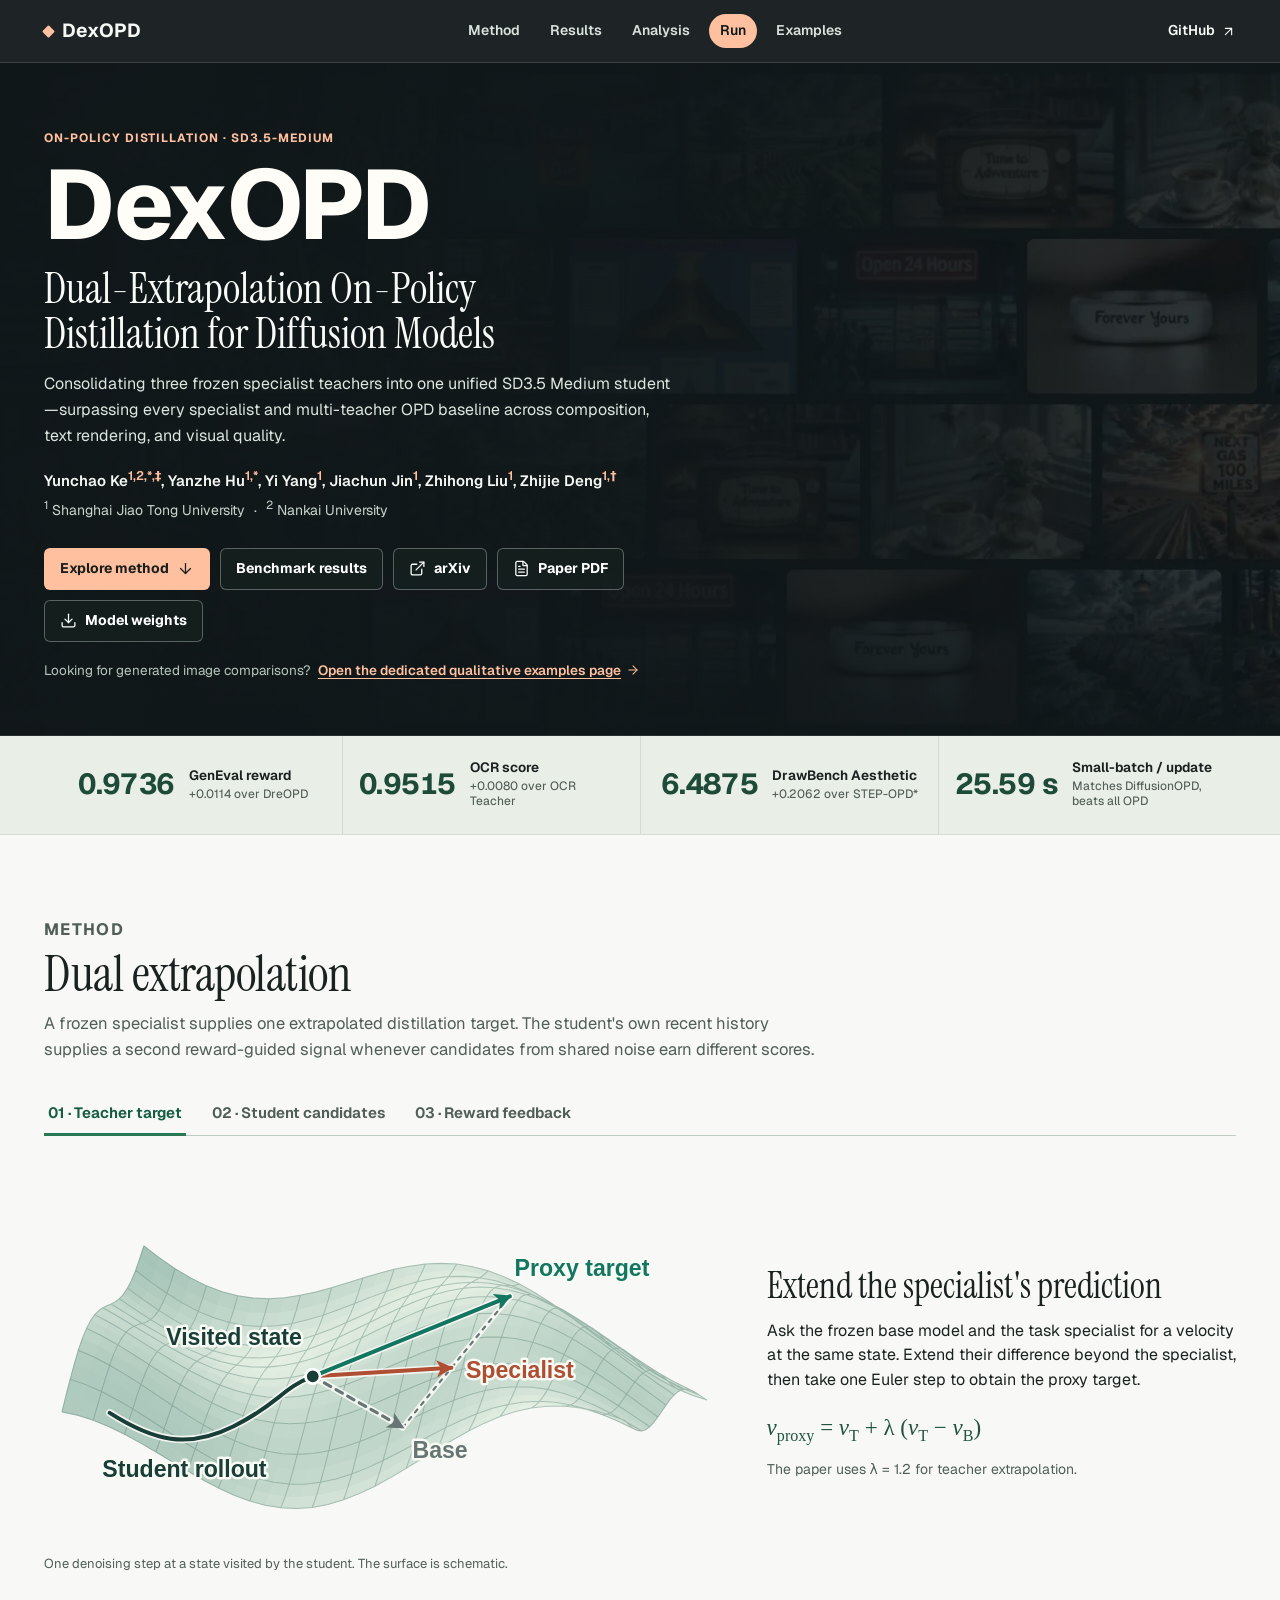
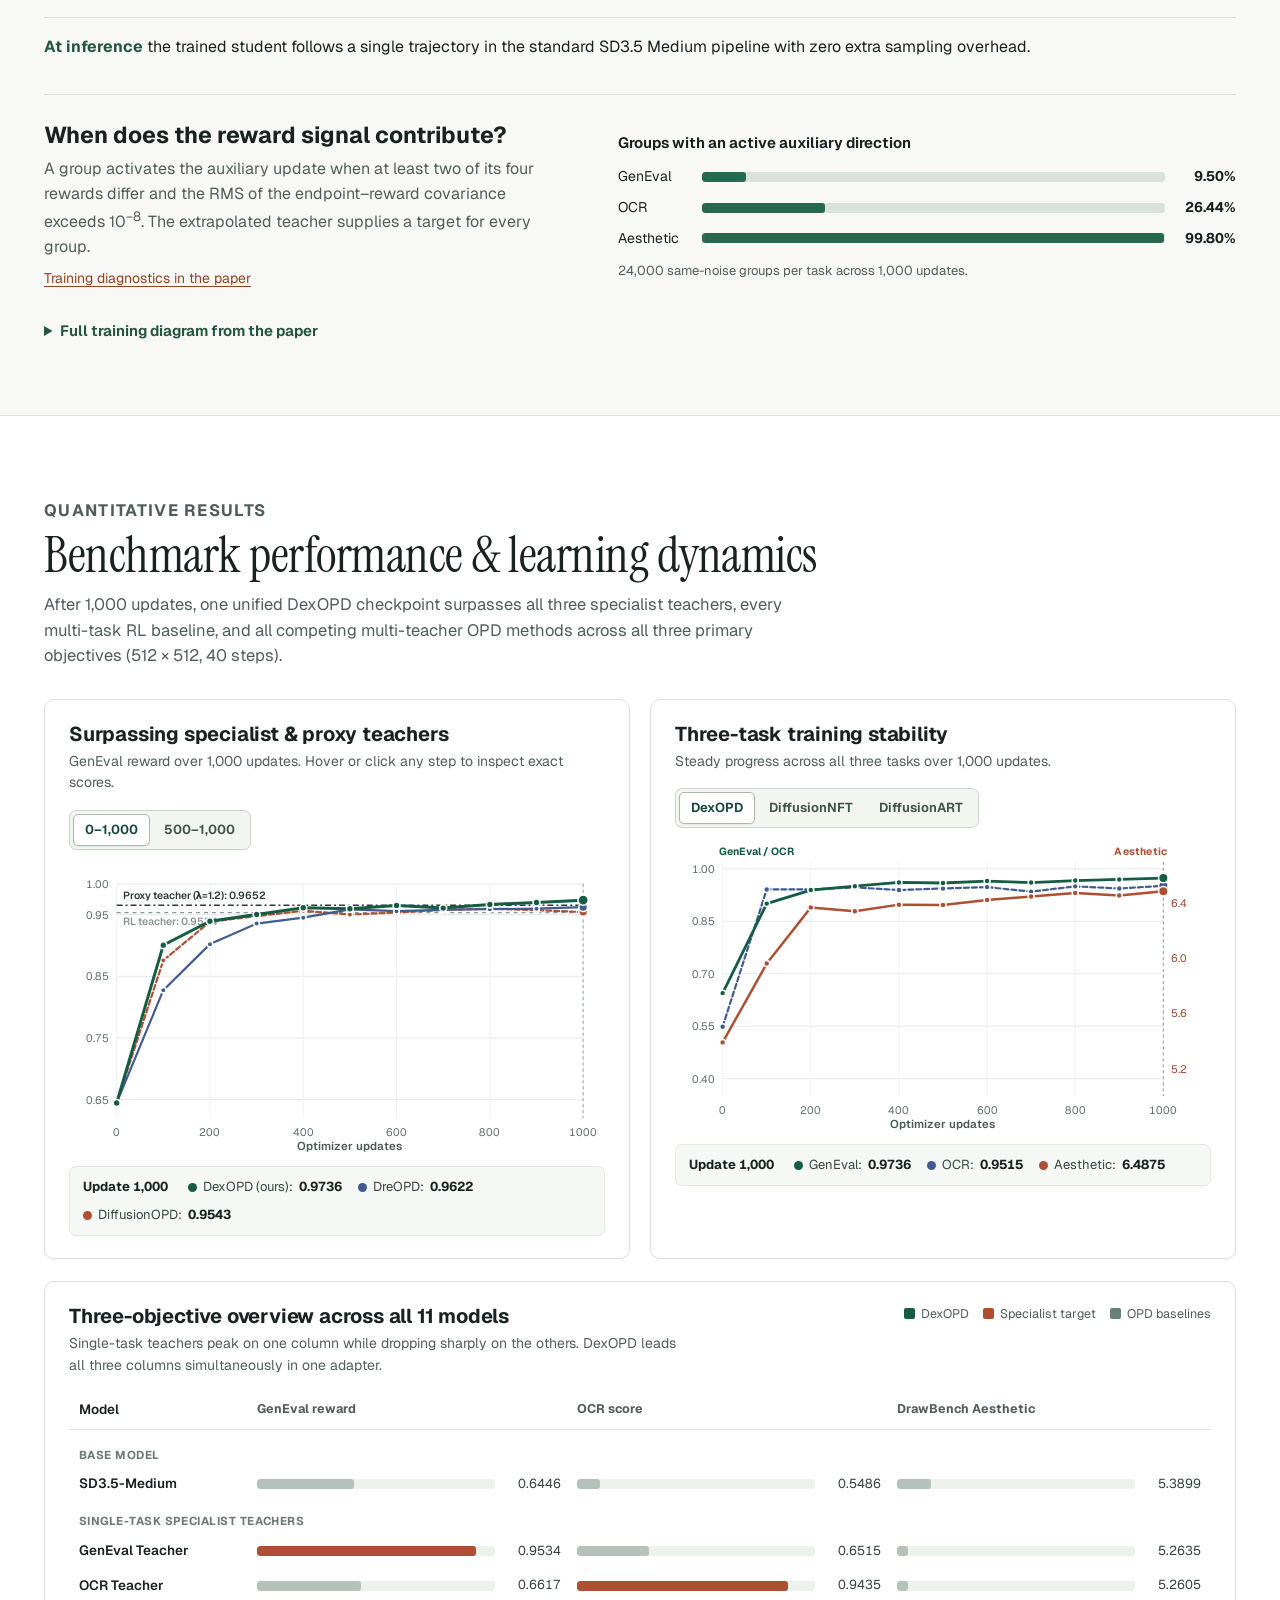
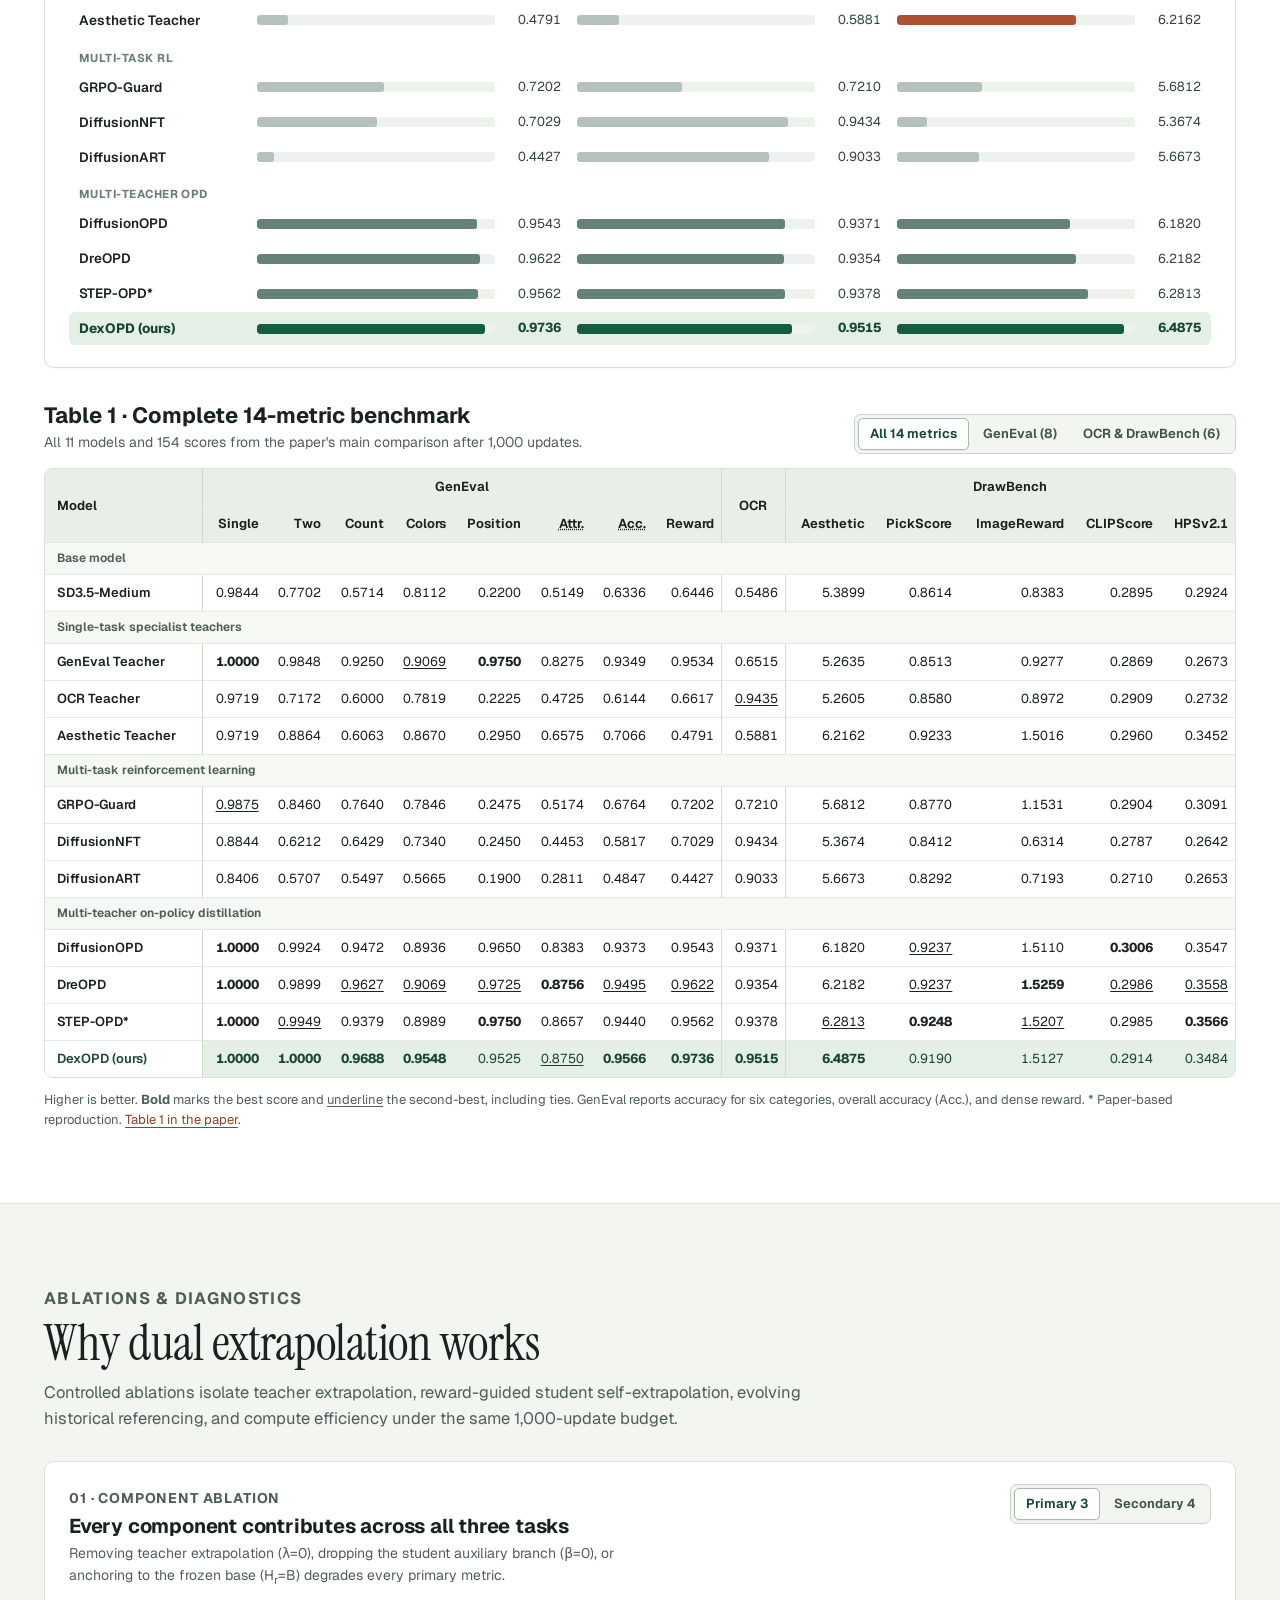
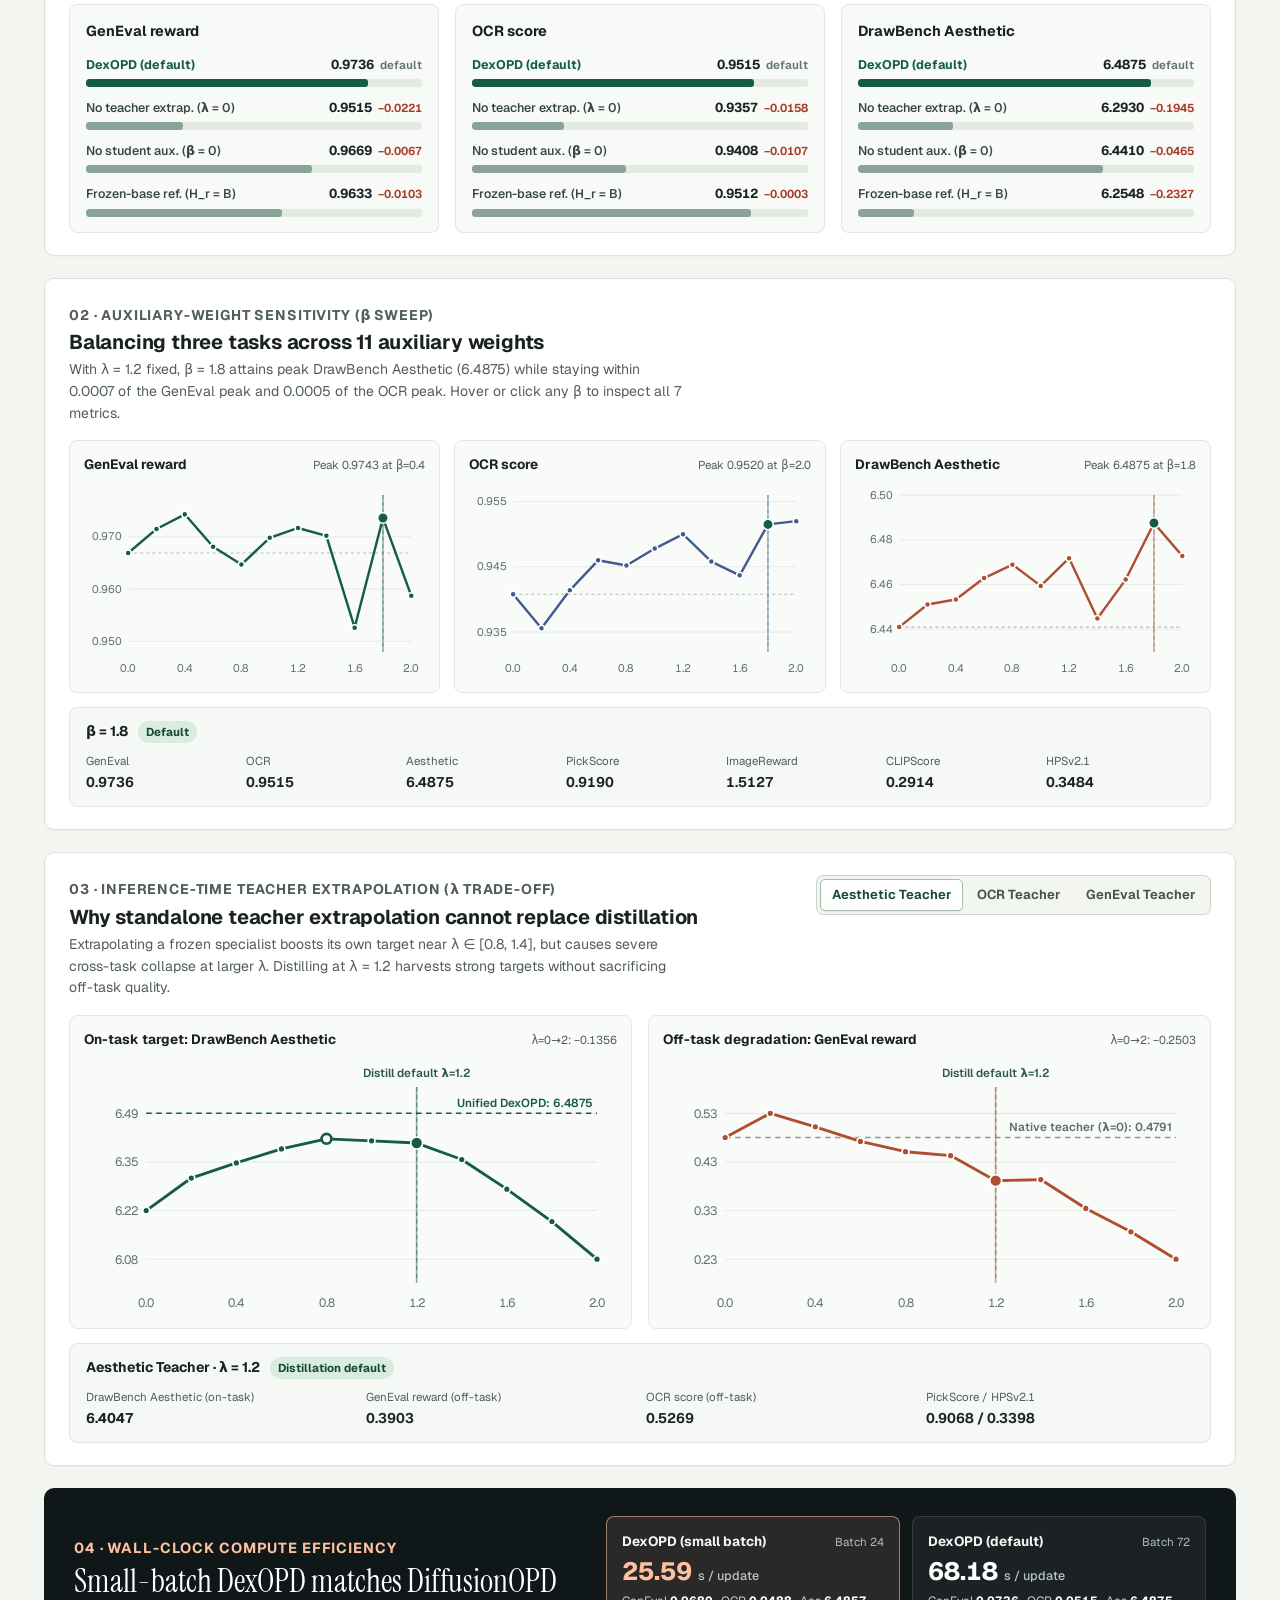
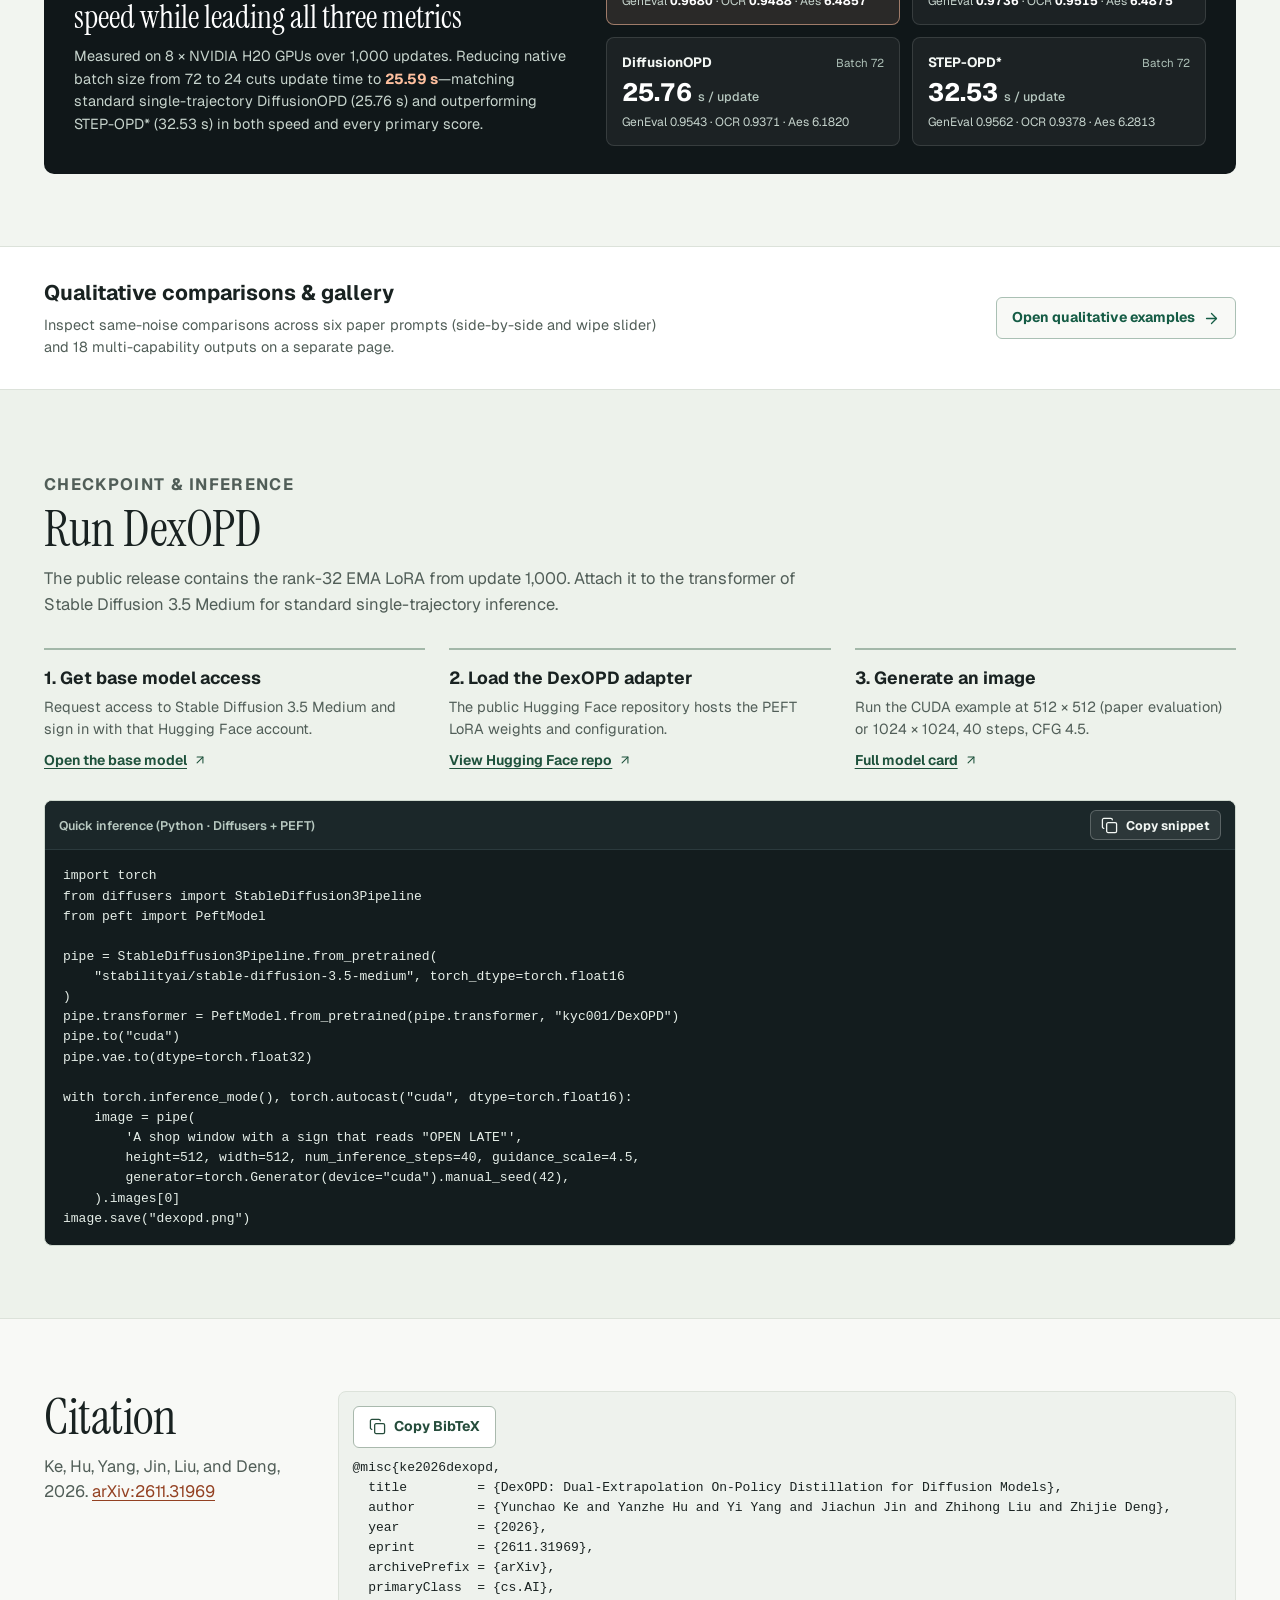
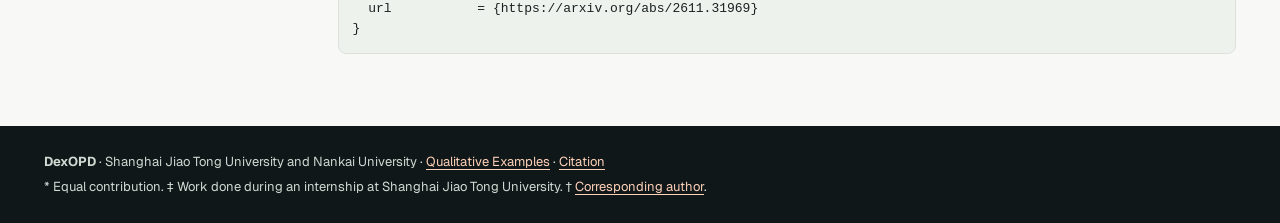
==== commit 9330f22f: "Add arXiv 2611.31969 links, metadata tag, and BibTeX" ====
--- a/docs/index.html
+++ b/docs/index.html
@@ -25,6 +25,7 @@
     <symbol id="i-arrow-up-right" viewBox="0 0 24 24"><path d="M7 7h10v10"/><path d="M7 17 17 7"/></symbol>
     <symbol id="i-download" viewBox="0 0 24 24"><path d="M12 15V3"/><path d="M21 15v4a2 2 0 0 1-2 2H5a2 2 0 0 1-2-2v-4"/><path d="m7 10 5 5 5-5"/></symbol>
     <symbol id="i-file" viewBox="0 0 24 24"><path d="M6 22a2 2 0 0 1-2-2V4a2 2 0 0 1 2-2h8a2.4 2.4 0 0 1 1.704.706l3.588 3.588A2.4 2.4 0 0 1 20 8v12a2 2 0 0 1-2 2z"/><path d="M14 2v5a1 1 0 0 0 1 1h5"/><path d="M10 9H8"/><path d="M16 13H8"/><path d="M16 17H8"/></symbol>
+    <symbol id="i-external" viewBox="0 0 24 24"><path d="M15 3h6v6"/><path d="M10 14 21 3"/><path d="M18 13v6a2 2 0 0 1-2 2H5a2 2 0 0 1-2-2V8a2 2 0 0 1 2-2h6"/></symbol>
     <symbol id="i-copy" viewBox="0 0 24 24"><rect width="14" height="14" x="8" y="8" rx="2" ry="2"/><path d="M4 16c-1.1 0-2-.9-2-2V4c0-1.1.9-2 2-2h10c1.1 0 2 .9 2 2"/></symbol>
   </svg>
   <a class="skip-link" href="#main">Skip to content</a>
@@ -55,6 +56,7 @@
         <div class="hero-actions">
           <a class="button primary" href="#method">Explore method <svg class="icon" aria-hidden="true"><use href="#i-arrow-down"/></svg></a>
           <a class="button hero-paper" href="#results">Benchmark results</a>
+          <a class="button hero-paper" href="https://arxiv.org/abs/2611.31969"><svg class="icon" aria-hidden="true"><use href="#i-external"/></svg> arXiv</a>
           <a class="button hero-paper" href="assets/dexopd-paper.pdf"><svg class="icon" aria-hidden="true"><use href="#i-file"/></svg> Paper PDF</a>
           <a class="button hero-paper" href="https://huggingface.co/kyc001/DexOPD"><svg class="icon" aria-hidden="true"><use href="#i-download"/></svg> Model weights</a>
         </div>
@@ -473,13 +475,17 @@
 
     <section class="section citation-section" id="citation" aria-labelledby="citation-title">
       <div class="container citation-layout">
-        <div class="section-heading"><h2 id="citation-title">Citation</h2><p>Ke, Hu, Yang, Jin, Liu, and Deng, 2026.</p></div>
+        <div class="section-heading"><h2 id="citation-title">Citation</h2><p>Ke, Hu, Yang, Jin, Liu, and Deng, 2026. <a href="https://arxiv.org/abs/2611.31969">arXiv:2611.31969</a></p></div>
         <div class="bibtex">
           <button class="button copy-button" id="copy-citation" type="button" hidden><svg class="icon" aria-hidden="true"><use href="#i-copy"/></svg><span>Copy BibTeX</span></button>
           <pre><code id="bibtex-code">@misc{ke2026dexopd,
-  title  = {DexOPD: Dual-Extrapolation On-Policy Distillation for Diffusion Models},
-  author = {Yunchao Ke and Yanzhe Hu and Yi Yang and Jiachun Jin and Zhihong Liu and Zhijie Deng},
-  year   = {2026}
+  title         = {DexOPD: Dual-Extrapolation On-Policy Distillation for Diffusion Models},
+  author        = {Yunchao Ke and Yanzhe Hu and Yi Yang and Jiachun Jin and Zhihong Liu and Zhijie Deng},
+  year          = {2026},
+  eprint        = {2611.31969},
+  archivePrefix = {arXiv},
+  primaryClass  = {cs.AI},
+  url           = {https://arxiv.org/abs/2611.31969}
 }</code></pre>
           <span id="copy-status" class="screen-reader" role="status"></span>
         </div>
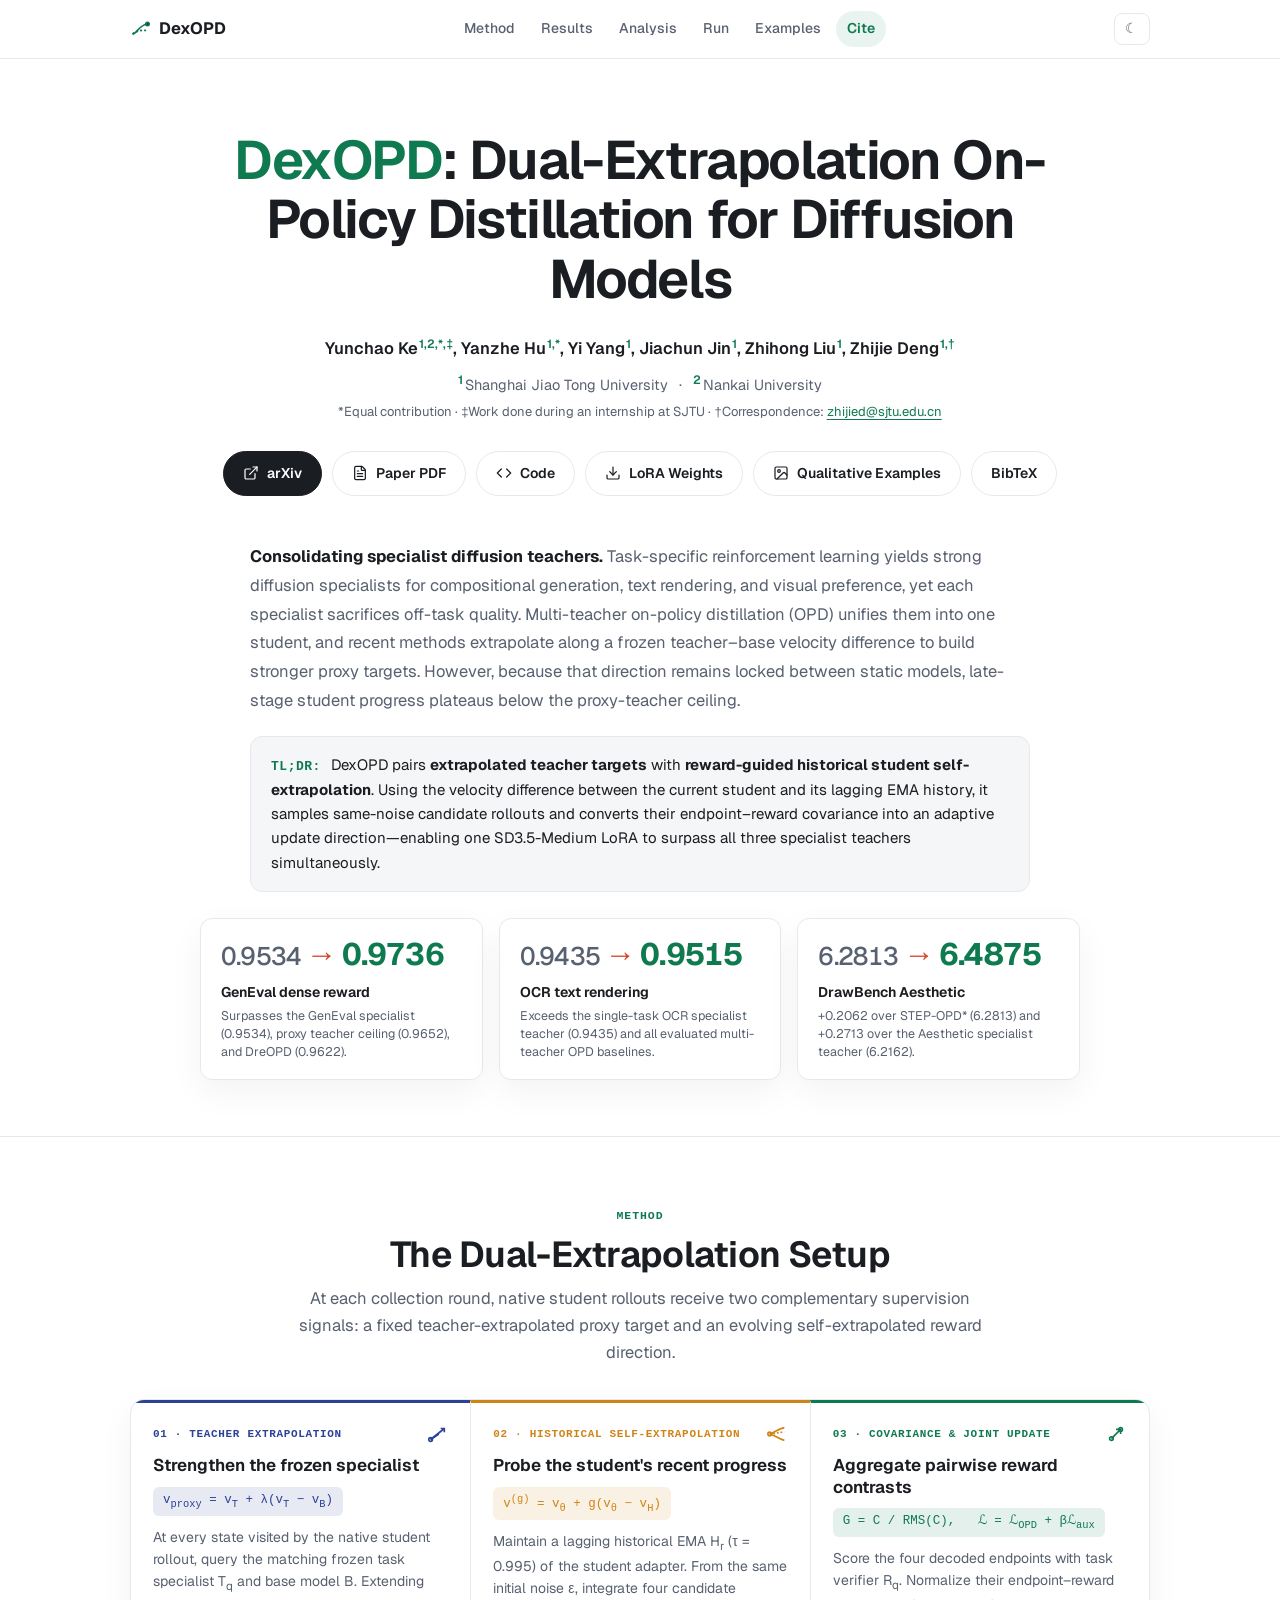
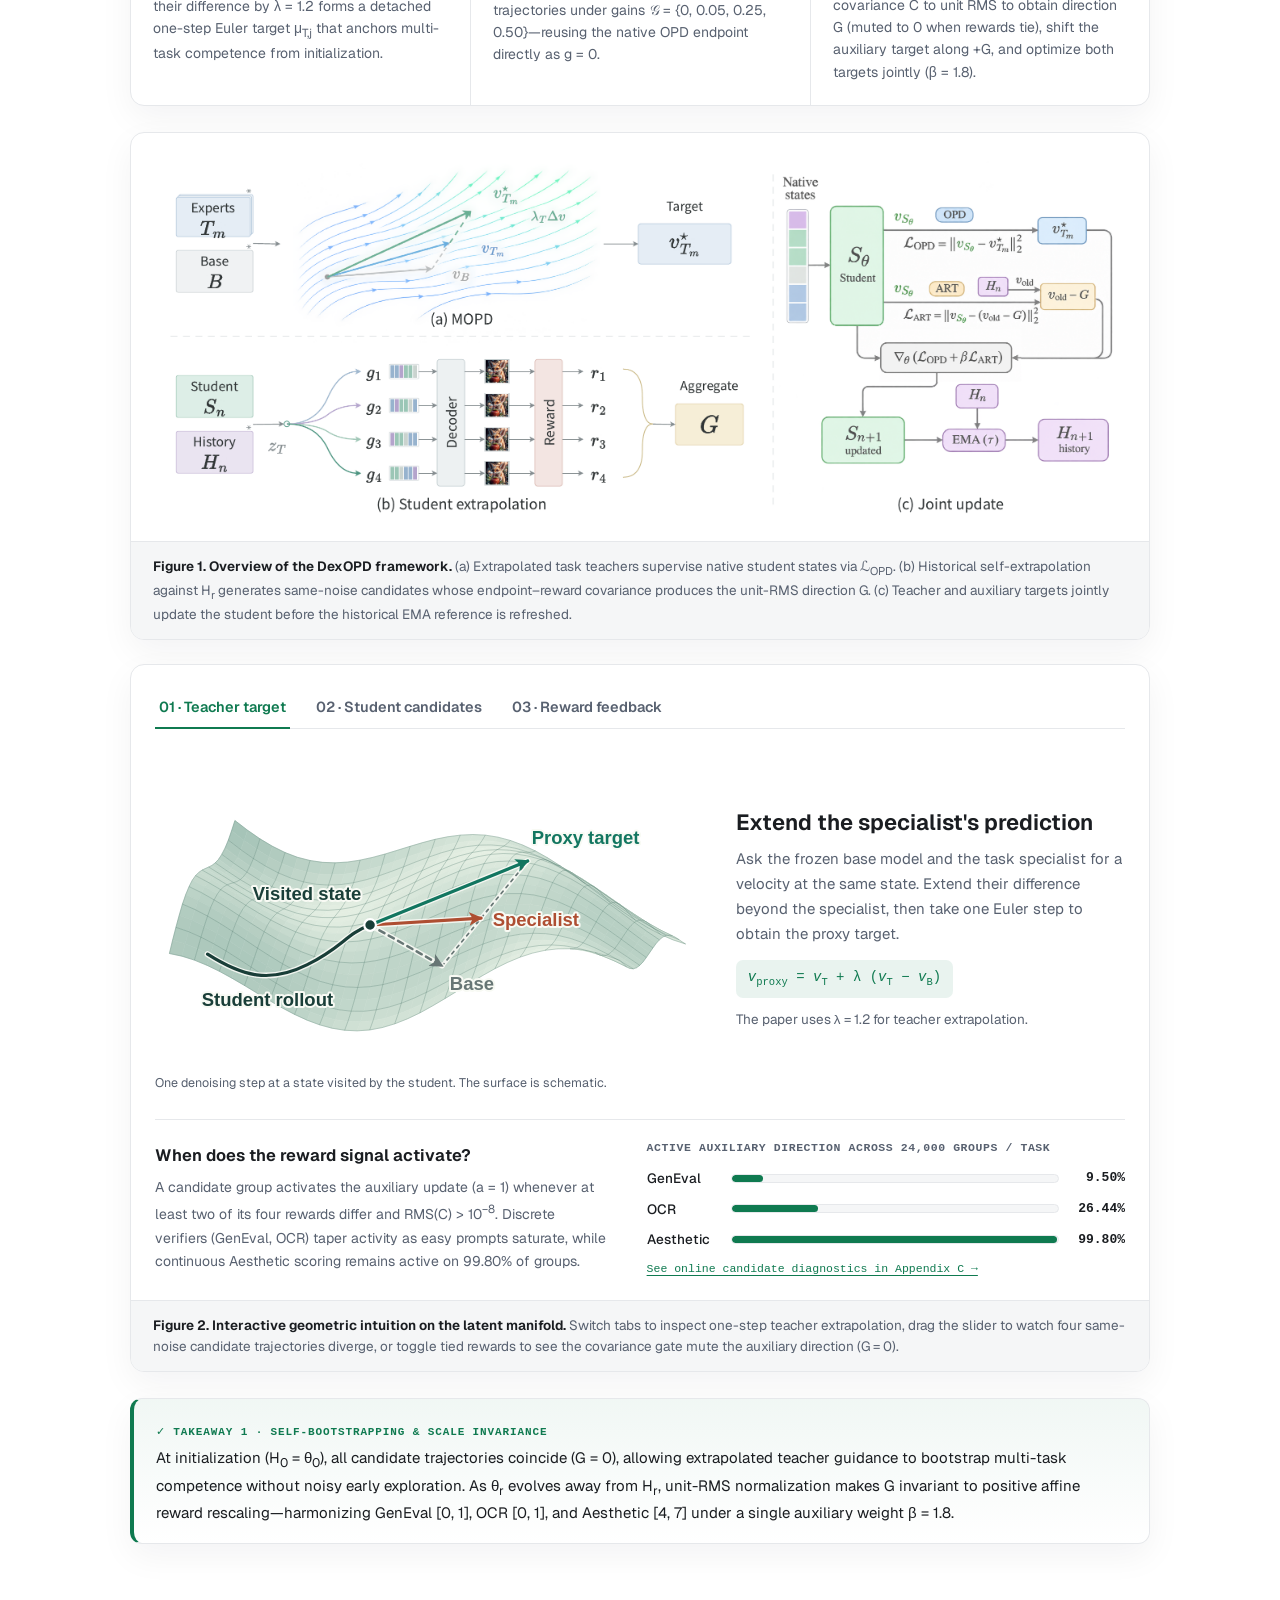
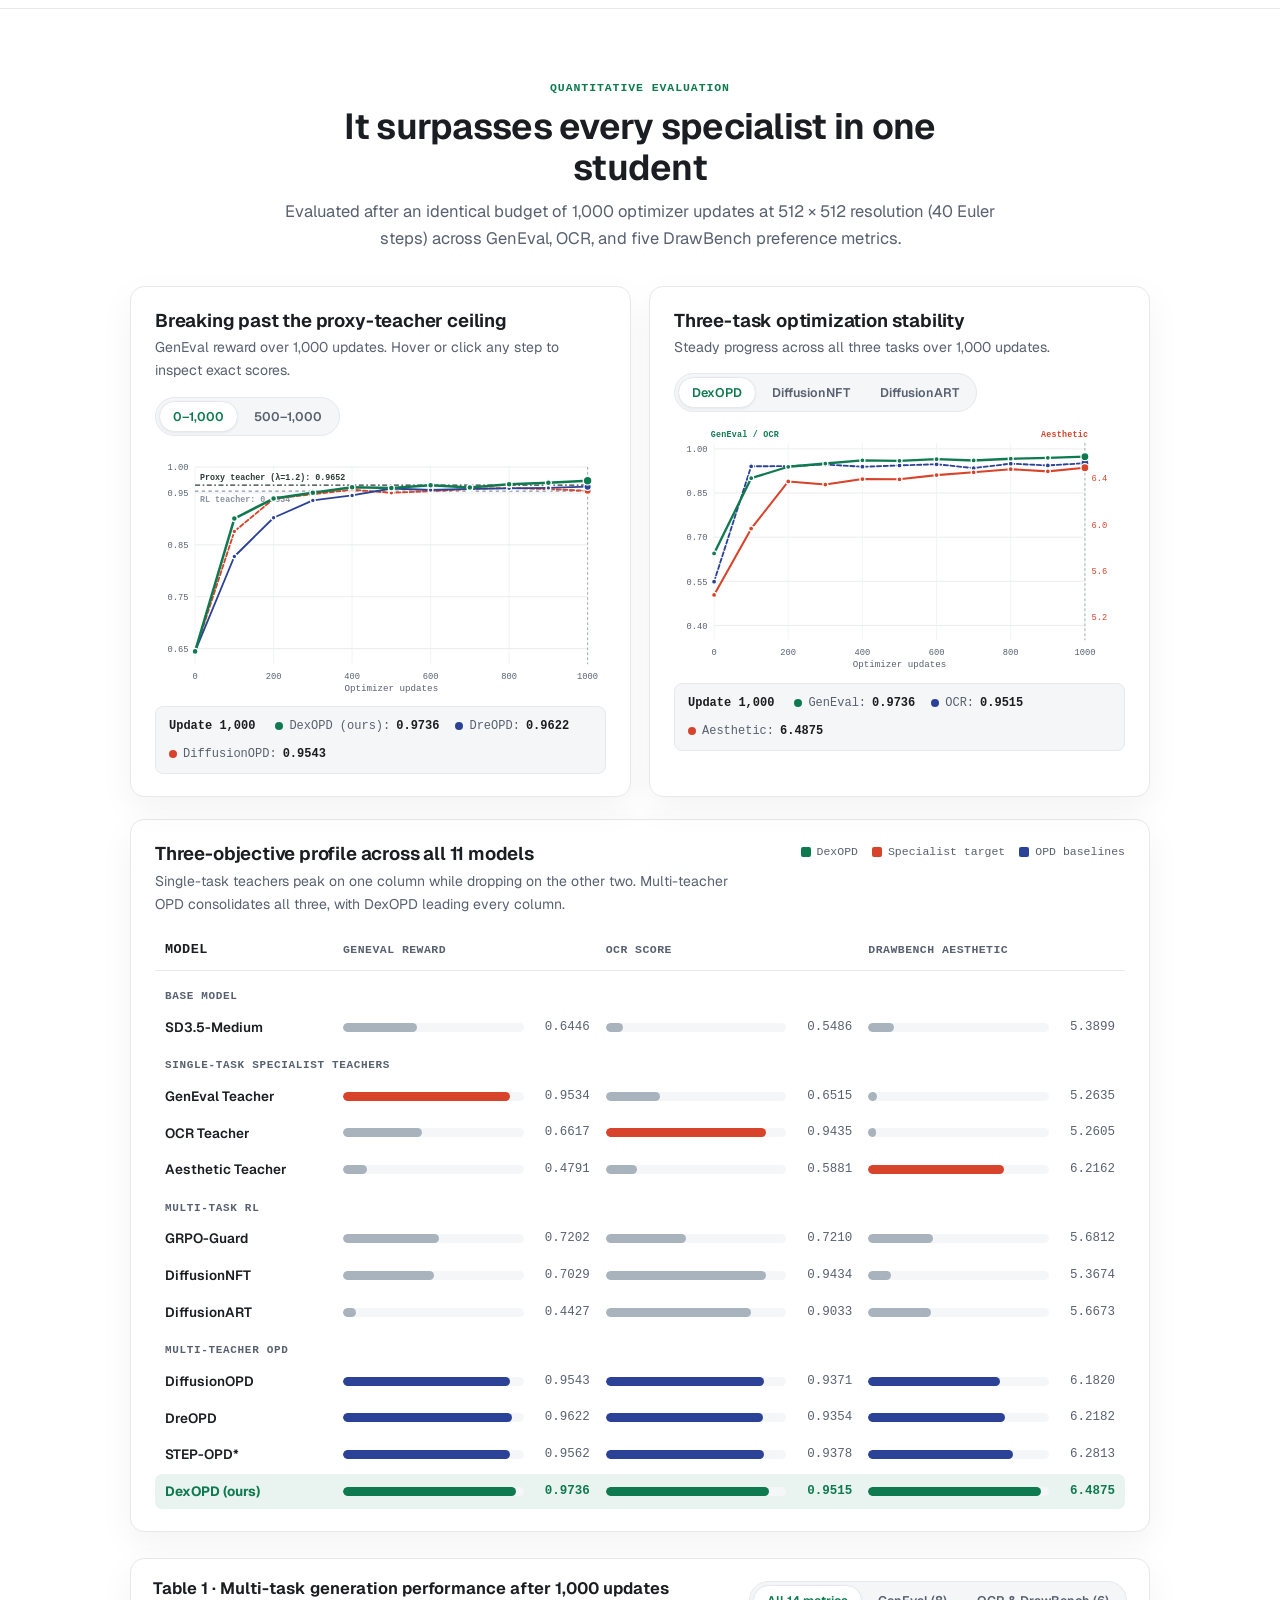
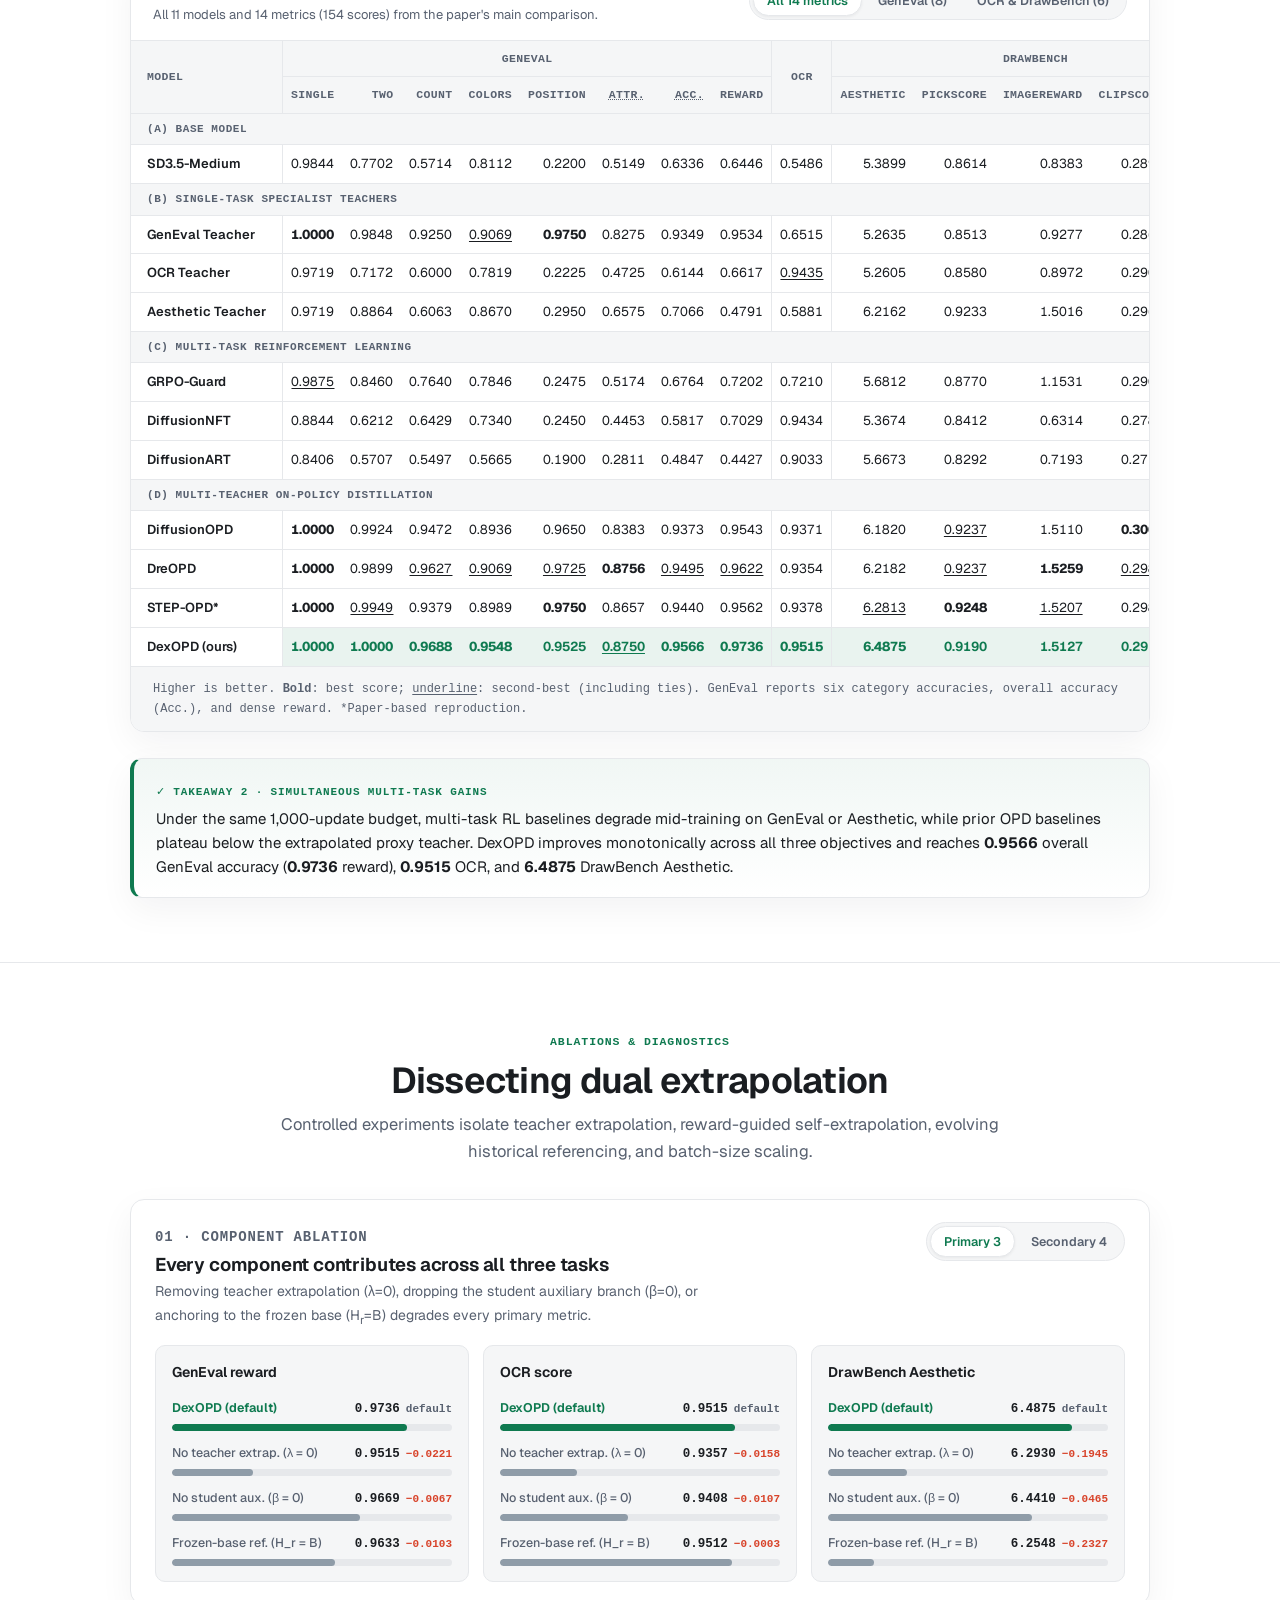
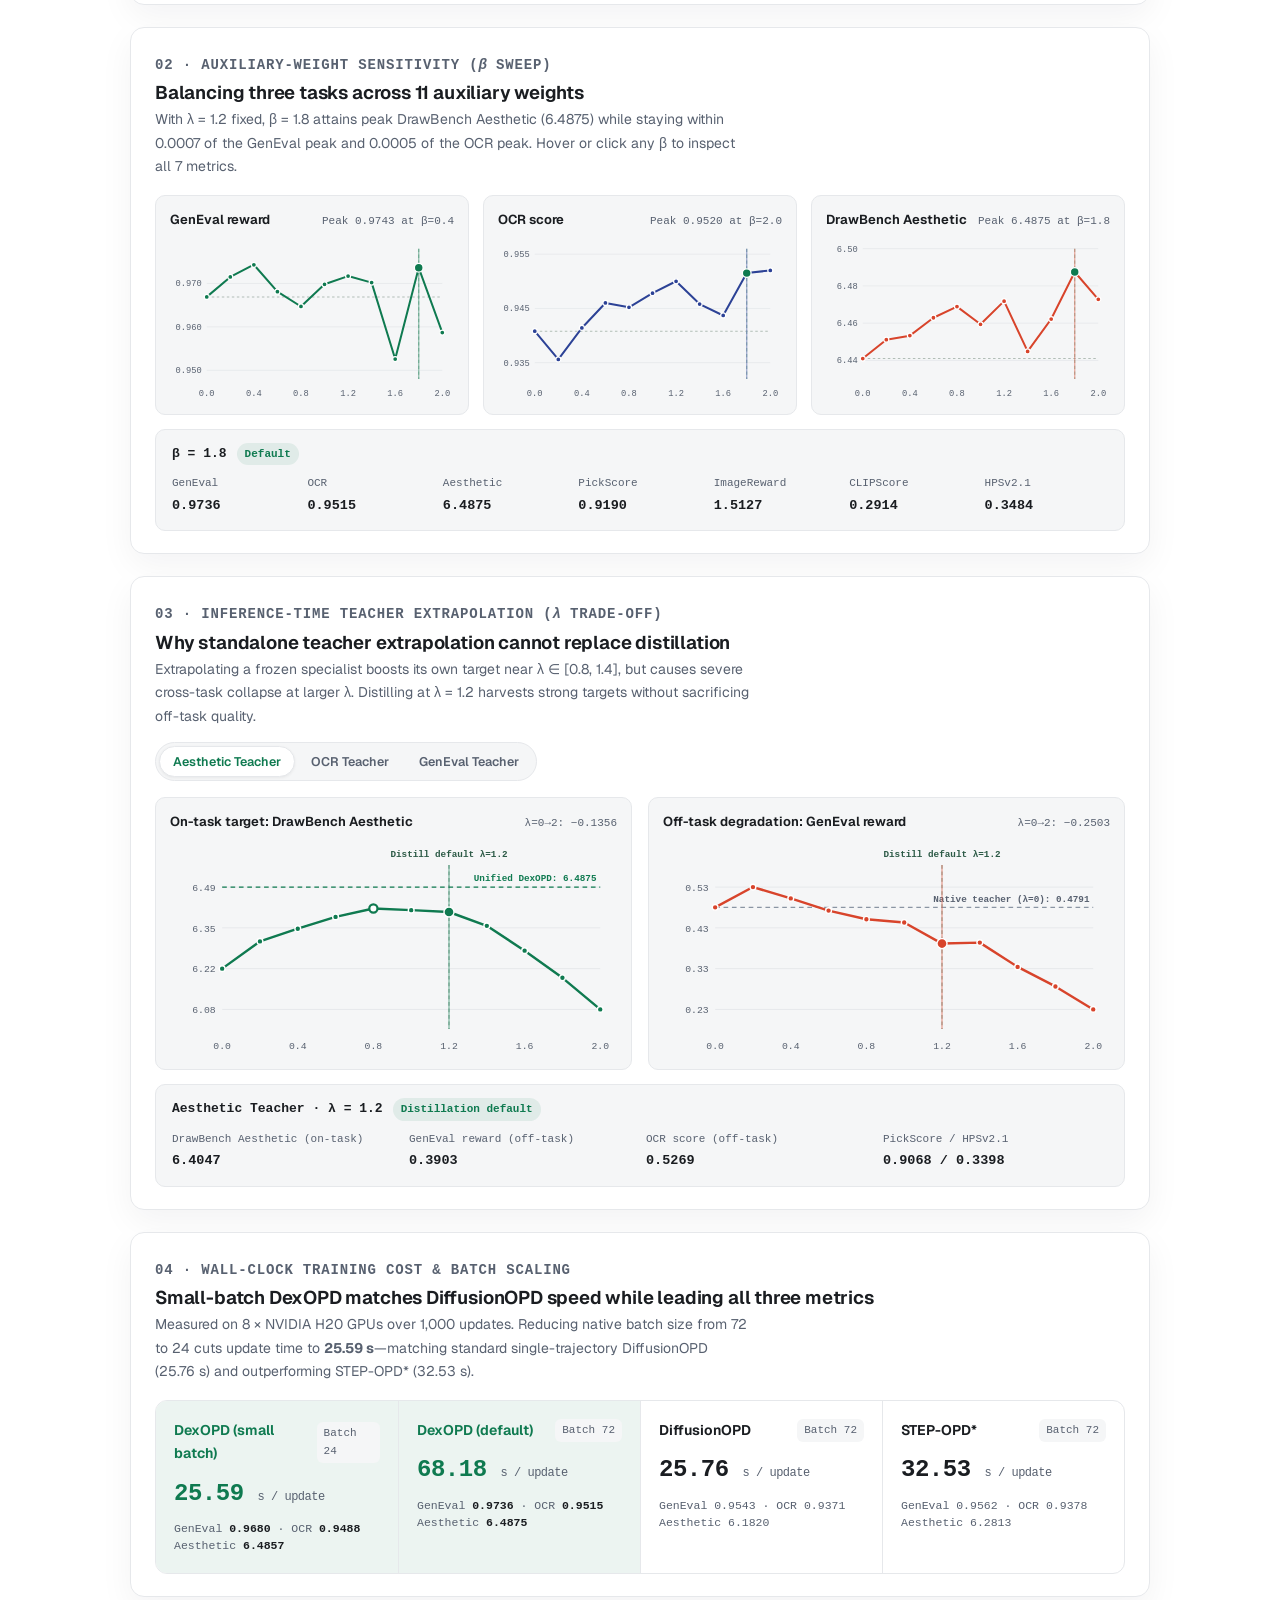
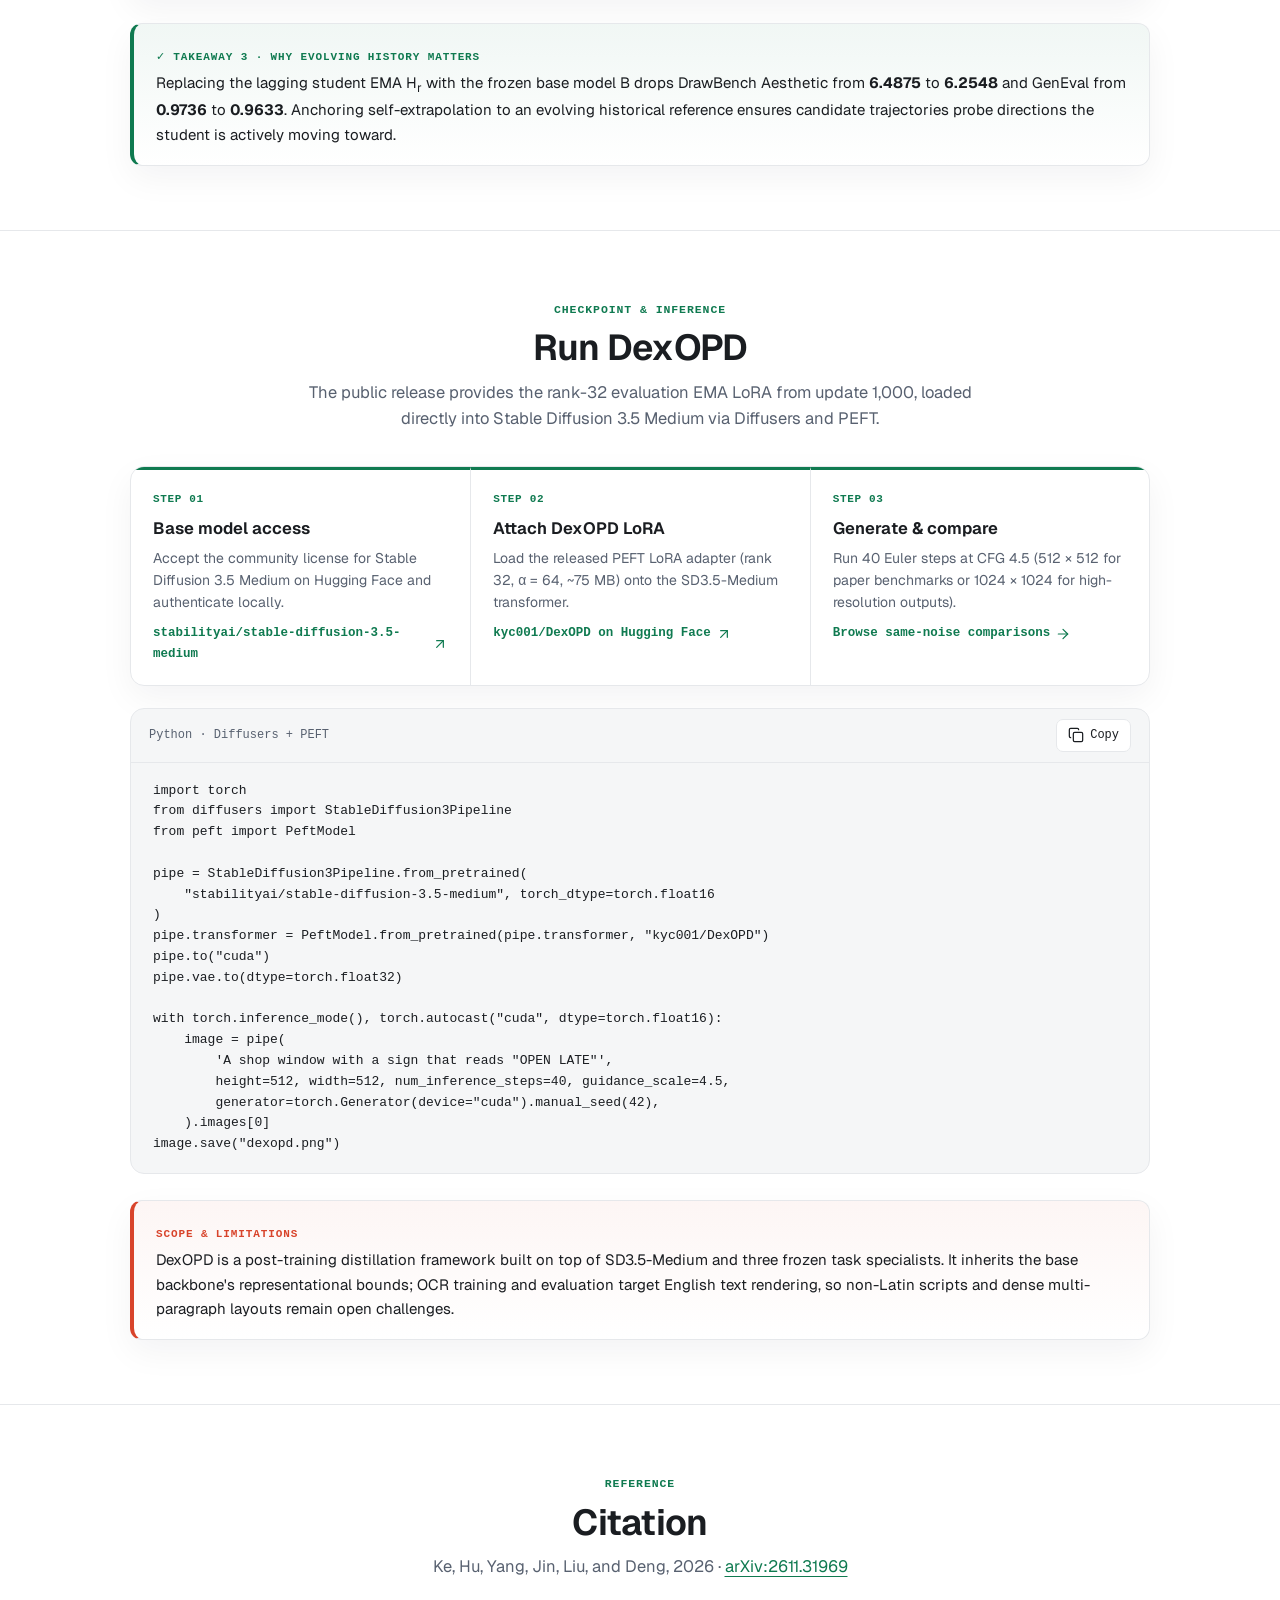
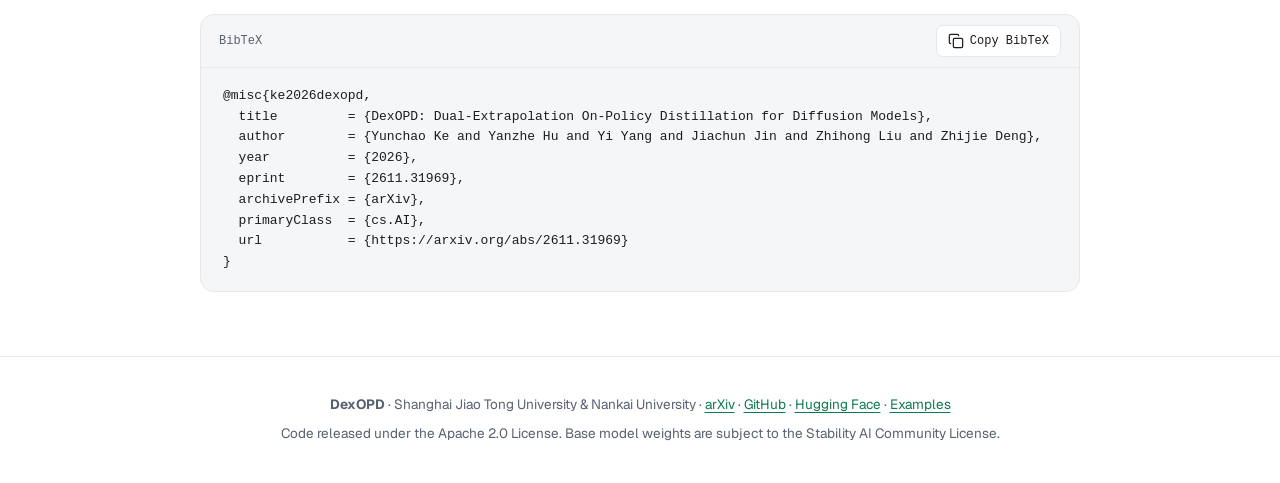
==== commit edbf8271: "Refine project page with clean editorial design and theme toggle" ====
--- a/docs/index.html
+++ b/docs/index.html
@@ -3,15 +3,14 @@
 <head>
   <meta charset="utf-8">
   <meta name="viewport" content="width=device-width, initial-scale=1">
-  <title>DexOPD | Dual-Extrapolation On-Policy Distillation</title>
+  <title>DexOPD: Dual-Extrapolation On-Policy Distillation for Diffusion Models</title>
   <meta name="description" content="DexOPD consolidates three specialist teachers into one SD3.5 Medium student via teacher extrapolation and reward-guided student self-extrapolation.">
   <meta property="og:type" content="website">
   <meta property="og:title" content="DexOPD: Dual-Extrapolation On-Policy Distillation for Diffusion Models">
   <meta property="og:description" content="One SD3.5 Medium student surpassing specialist teachers and multi-teacher OPD baselines on GenEval, OCR, and DrawBench Aesthetic.">
   <meta property="og:image" content="https://sjtu-deng-lab.github.io/DexOPD/assets/preview.jpg">
   <meta name="twitter:card" content="summary_large_image">
-  <meta name="theme-color" content="#101719">
-  <link rel="preload" as="image" href="assets/hero-mosaic.webp">
+  <meta name="theme-color" content="#ffffff">
   <link rel="stylesheet" href="styles.css">
   <script defer src="assets/method-trajectories.js"></script>
   <script defer src="results-data.js"></script>
@@ -19,6 +18,7 @@
   <script defer src="site.js"></script>
 </head>
 <body id="top">
+  <div class="scrollbar" id="scrollbar" aria-hidden="true"></div>
   <svg class="icon-library" xmlns="http://www.w3.org/2000/svg" aria-hidden="true">
     <symbol id="i-arrow-down" viewBox="0 0 24 24"><path d="M12 5v14"/><path d="m19 12-7 7-7-7"/></symbol>
     <symbol id="i-arrow-right" viewBox="0 0 24 24"><path d="M5 12h14"/><path d="m12 5 7 7-7 7"/></symbol>
@@ -26,164 +26,230 @@
     <symbol id="i-download" viewBox="0 0 24 24"><path d="M12 15V3"/><path d="M21 15v4a2 2 0 0 1-2 2H5a2 2 0 0 1-2-2v-4"/><path d="m7 10 5 5 5-5"/></symbol>
     <symbol id="i-file" viewBox="0 0 24 24"><path d="M6 22a2 2 0 0 1-2-2V4a2 2 0 0 1 2-2h8a2.4 2.4 0 0 1 1.704.706l3.588 3.588A2.4 2.4 0 0 1 20 8v12a2 2 0 0 1-2 2z"/><path d="M14 2v5a1 1 0 0 0 1 1h5"/><path d="M10 9H8"/><path d="M16 13H8"/><path d="M16 17H8"/></symbol>
     <symbol id="i-external" viewBox="0 0 24 24"><path d="M15 3h6v6"/><path d="M10 14 21 3"/><path d="M18 13v6a2 2 0 0 1-2 2H5a2 2 0 0 1-2-2V8a2 2 0 0 1 2-2h6"/></symbol>
+    <symbol id="i-code" viewBox="0 0 24 24"><path d="m16 18 6-6-6-6"/><path d="m8 6-6 6 6 6"/></symbol>
     <symbol id="i-copy" viewBox="0 0 24 24"><rect width="14" height="14" x="8" y="8" rx="2" ry="2"/><path d="M4 16c-1.1 0-2-.9-2-2V4c0-1.1.9-2 2-2h10c1.1 0 2 .9 2 2"/></symbol>
+    <symbol id="i-image" viewBox="0 0 24 24"><rect width="18" height="18" x="3" y="3" rx="2"/><circle cx="9" cy="9" r="2"/><path d="m21 15-3.086-3.086a2 2 0 0 0-2.828 0L6 21"/></symbol>
   </svg>
   <a class="skip-link" href="#main">Skip to content</a>
 
   <header class="site-header">
     <div class="container site-nav">
-      <a class="wordmark" href="#top"><span class="wordmark-dot" aria-hidden="true"></span>DexOPD</a>
+      <a class="wordmark" href="#top">
+        <svg class="wordmark-glyph" viewBox="0 0 24 24" aria-hidden="true">
+          <path d="M3 18C8 18 11 7 21 6"/>
+          <path d="M3 18C9 14 13 13 21 14" stroke-dasharray="2.5 2.5"/>
+          <circle cx="21" cy="6" r="2" fill="currentColor"/>
+        </svg>
+        DexOPD
+      </a>
       <nav aria-label="Main navigation" id="primary-nav">
         <a href="#method">Method</a>
         <a href="#results">Results</a>
         <a href="#analysis">Analysis</a>
         <a href="#run">Run</a>
         <a href="examples.html">Examples</a>
+        <a href="#citation">Cite</a>
       </nav>
-      <a class="code-link" href="https://github.com/SJTU-DENG-Lab/DexOPD">GitHub <svg class="icon" aria-hidden="true"><use href="#i-arrow-up-right"/></svg></a>
+      <div class="nav-right">
+        <button class="theme-toggle" id="theme-toggle" type="button" aria-label="Toggle dark mode" title="Toggle theme">&#9790;</button>
+      </div>
     </div>
   </header>
 
   <main id="main">
     <section class="hero" aria-labelledby="title">
-      <div class="container hero-single">
-        <p class="hero-kicker">On-Policy Distillation &middot; SD3.5-Medium</p>
-        <h1 id="title">DexOPD</h1>
-        <p class="paper-title">Dual-Extrapolation On-Policy<br class="desktop-break"> Distillation for Diffusion Models</p>
-        <p class="hero-summary">Consolidating three frozen specialist teachers into one unified SD3.5 Medium student&mdash;surpassing every specialist and multi-teacher OPD baseline across composition, text rendering, and visual quality.</p>
+      <div class="container hero-inner">
+        <h1 id="title"><span class="accent">DexOPD</span>: Dual-Extrapolation On-Policy Distillation for Diffusion Models</h1>
         <p class="authors">Yunchao Ke<sup>1,2,*,&Dagger;</sup>, Yanzhe Hu<sup>1,*</sup>, Yi Yang<sup>1</sup>, Jiachun Jin<sup>1</sup>, Zhihong Liu<sup>1</sup>, Zhijie Deng<sup>1,&dagger;</sup></p>
-        <p class="affiliations"><sup>1</sup> Shanghai Jiao Tong University <span aria-hidden="true">&middot;</span> <sup>2</sup> Nankai University</p>
+        <p class="affiliations"><sup>1</sup>Shanghai Jiao Tong University <span>&middot;</span> <sup>2</sup>Nankai University</p>
+        <p class="correspondence">*Equal contribution &middot; &Dagger;Work done during an internship at SJTU &middot; &dagger;Correspondence: <a href="mailto:zhijied@sjtu.edu.cn">zhijied@sjtu.edu.cn</a></p>
         <div class="hero-actions">
-          <a class="button primary" href="#method">Explore method <svg class="icon" aria-hidden="true"><use href="#i-arrow-down"/></svg></a>
-          <a class="button hero-paper" href="#results">Benchmark results</a>
-          <a class="button hero-paper" href="https://arxiv.org/abs/2611.31969"><svg class="icon" aria-hidden="true"><use href="#i-external"/></svg> arXiv</a>
-          <a class="button hero-paper" href="assets/dexopd-paper.pdf"><svg class="icon" aria-hidden="true"><use href="#i-file"/></svg> Paper PDF</a>
-          <a class="button hero-paper" href="https://huggingface.co/kyc001/DexOPD"><svg class="icon" aria-hidden="true"><use href="#i-download"/></svg> Model weights</a>
-        </div>
-        <p class="hero-secondary-link">Looking for generated image comparisons? <a href="examples.html">Open the dedicated qualitative examples page <svg class="icon" aria-hidden="true"><use href="#i-arrow-right"/></svg></a></p>
+          <a class="btn-pill solid" href="https://arxiv.org/abs/2611.31969"><svg class="icon" aria-hidden="true"><use href="#i-external"/></svg> arXiv</a>
+          <a class="btn-pill" href="assets/dexopd-paper.pdf"><svg class="icon" aria-hidden="true"><use href="#i-file"/></svg> Paper PDF</a>
+          <a class="btn-pill" href="https://github.com/SJTU-DENG-Lab/DexOPD"><svg class="icon" aria-hidden="true"><use href="#i-code"/></svg> Code</a>
+          <a class="btn-pill" href="https://huggingface.co/kyc001/DexOPD"><svg class="icon" aria-hidden="true"><use href="#i-download"/></svg> LoRA Weights</a>
+          <a class="btn-pill" href="examples.html"><svg class="icon" aria-hidden="true"><use href="#i-image"/></svg> Qualitative Examples</a>
+          <a class="btn-pill" href="#citation">BibTeX</a>
+        </div>
       </div>
     </section>
 
-    <div class="score-band" aria-label="Headline benchmark metrics">
-      <div class="container score-grid cols-4">
-        <div class="score">
-          <strong>0.9736</strong>
-          <span>GenEval reward<small>+0.0114 over DreOPD</small></span>
-        </div>
-        <div class="score">
-          <strong>0.9515</strong>
-          <span>OCR score<small>+0.0080 over OCR Teacher</small></span>
-        </div>
-        <div class="score">
-          <strong>6.4875</strong>
-          <span>DrawBench Aesthetic<small>+0.2062 over STEP-OPD*</small></span>
-        </div>
-        <div class="score">
-          <strong>25.59 s</strong>
-          <span>Small-batch / update<small>Matches DiffusionOPD, beats all OPD</small></span>
-        </div>
-      </div>
-    </div>
+    <section class="overview-section" id="overview" aria-label="Overview and headline results">
+      <div class="container narrow">
+        <p class="lead-prose">
+          <span class="subhead">Consolidating specialist diffusion teachers.</span>
+          Task-specific reinforcement learning yields strong diffusion specialists for compositional generation, text rendering, and visual preference, yet each specialist sacrifices off-task quality. Multi-teacher on-policy distillation (OPD) unifies them into one student, and recent methods extrapolate along a frozen teacher&ndash;base velocity difference to build stronger proxy targets. However, because that direction remains locked between static models, late-stage student progress plateaus below the proxy-teacher ceiling.
+        </p>
+        <div class="tldr">
+          <strong>TL;DR:</strong>
+          DexOPD pairs <b>extrapolated teacher targets</b> with <b>reward-guided historical student self-extrapolation</b>. Using the velocity difference between the current student and its lagging EMA history, it samples same-noise candidate rollouts and converts their endpoint&ndash;reward covariance into an adaptive update direction&mdash;enabling one SD3.5-Medium LoRA to surpass all three specialist teachers simultaneously.
+        </div>
+        <div class="stats-grid" aria-label="Primary benchmark jumps">
+          <div class="stat-card">
+            <div class="stat-num"><span class="prev">0.9534</span><span class="arr">&rarr;</span>0.9736</div>
+            <div class="stat-label">GenEval dense reward</div>
+            <div class="stat-sub">Surpasses the GenEval specialist (0.9534), proxy teacher ceiling (0.9652), and DreOPD (0.9622).</div>
+          </div>
+          <div class="stat-card">
+            <div class="stat-num"><span class="prev">0.9435</span><span class="arr">&rarr;</span>0.9515</div>
+            <div class="stat-label">OCR text rendering</div>
+            <div class="stat-sub">Exceeds the single-task OCR specialist teacher (0.9435) and all evaluated multi-teacher OPD baselines.</div>
+          </div>
+          <div class="stat-card">
+            <div class="stat-num"><span class="prev">6.2813</span><span class="arr">&rarr;</span>6.4875</div>
+            <div class="stat-label">DrawBench Aesthetic</div>
+            <div class="stat-sub">+0.2062 over STEP-OPD* (6.2813) and +0.2713 over the Aesthetic specialist teacher (6.2162).</div>
+          </div>
+        </div>
+      </div>
+    </section>
 
     <section class="section method-section" id="method" aria-labelledby="method-title">
       <div class="container">
-        <div class="section-heading">
-          <p class="section-kicker">Method</p>
-          <h2 id="method-title">Dual extrapolation</h2>
-          <p>A frozen specialist supplies one extrapolated distillation target. The student's own recent history supplies a second reward-guided signal whenever candidates from shared noise earn different scores.</p>
-        </div>
-        <div class="method-tabs" id="method-tabs" role="tablist" aria-label="Training stages" hidden>
-          <button type="button" role="tab" id="step-teacher" aria-controls="method-teacher" aria-selected="true">01 &middot; Teacher target</button>
-          <button type="button" role="tab" id="step-candidates" aria-controls="method-candidates" aria-selected="false" tabindex="-1">02 &middot; Student candidates</button>
-          <button type="button" role="tab" id="step-rewards" aria-controls="method-rewards" aria-selected="false" tabindex="-1">03 &middot; Reward feedback</button>
-        </div>
-        <div class="method-scene" id="method-teacher" role="tabpanel" aria-labelledby="teacher-heading">
-          <figure class="latent-sheet">
-            <img src="assets/method-teacher.svg" width="560" height="330" loading="lazy" alt="A shared student state leads to three one-step predictions. The proxy extends beyond the specialist along the line from the base to the specialist.">
-            <figcaption>One denoising step at a state visited by the student. The surface is schematic.</figcaption>
-          </figure>
-          <div class="method-copy">
-            <h3 id="teacher-heading">Extend the specialist's prediction</h3>
-            <p>Ask the frozen base model and the task specialist for a velocity at the same state. Extend their difference beyond the specialist, then take one Euler step to obtain the proxy target.</p>
-            <p class="method-equation" aria-label="Proxy velocity equals teacher velocity plus lambda times teacher velocity minus base velocity."><i>v</i><sub>proxy</sub> = <i>v</i><sub>T</sub> + &lambda; (<i>v</i><sub>T</sub> &minus; <i>v</i><sub>B</sub>)</p>
-            <p class="method-detail">The paper uses &lambda; = 1.2 for teacher extrapolation.</p>
-          </div>
-        </div>
-        <div class="method-scene" id="method-candidates" role="tabpanel" aria-labelledby="candidates-heading">
-          <figure class="latent-sheet">
-            <div class="rollout-art">
-              <img src="assets/method-candidates.svg" width="560" height="330" loading="lazy" alt="Four trajectories share a noise sample and separate according to four student extrapolation gains. The native trajectory has gain zero.">
-              <svg id="rollout-markers" viewBox="0 0 560 330" aria-hidden="true"></svg>
-            </div>
-            <figcaption>One prompt and one noise sample. Each line uses a different gain throughout its rollout.</figcaption>
-          </figure>
-          <div class="method-copy">
-            <h3 id="candidates-heading">Follow the student's recent change</h3>
-            <p>Use a historical exponential moving average as the reference. At each step, extrapolate the current student's velocity away from that reference. Four gains produce four endpoints for the task scorer.</p>
-            <p class="method-equation" aria-label="Candidate velocity equals student velocity plus gain times student velocity minus historical velocity."><i>v</i><sup>(g)</sup> = <i>v</i><sub>S</sub> + <i>g</i> (<i>v</i><sub>S</sub> &minus; <i>v</i><sub>H</sub>)</p>
-            <p class="method-detail">The gain <i>g</i> = 0 reuses the native student rollout.</p>
-            <div id="rollout-control" class="rollout-control" hidden>
-              <label for="rollout-progress">Schematic rollout progress</label>
-              <input id="rollout-progress" type="range" min="0" max="100" value="50" step="1" aria-valuetext="50 percent">
-              <div aria-hidden="true"><span>Shared noise</span><span>Endpoints</span></div>
-            </div>
-          </div>
-        </div>
-        <div class="method-scene" id="method-rewards" role="tabpanel" aria-labelledby="rewards-heading">
-          <figure class="latent-sheet">
-            <img id="reward-drawing" src="assets/method-rewards.svg" width="560" height="330" loading="lazy" alt="Four candidate endpoints with illustrative scores of 0.2, 0.8, 0.6 and 0.4. Their endpoint–reward covariance gives direction G.">
-            <figcaption>Illustrative endpoint positions and rewards. The arrow shows the direction of endpoint&ndash;reward covariance.</figcaption>
-          </figure>
-          <div class="method-copy">
-            <h3 id="rewards-heading">Turn reward differences into a direction</h3>
-            <div id="reward-states" class="segmented" role="group" aria-label="Example reward configuration" hidden>
-              <button type="button" id="unequal-rewards" aria-pressed="true">Different rewards</button>
-              <button type="button" id="equal-rewards" aria-pressed="false">Tied rewards</button>
-            </div>
-            <p id="reward-explanation" aria-live="polite">Weight each pair's endpoint difference by its reward difference. Their sum gives a direction toward higher reward. Normalize it to unit RMS to obtain <i>G</i>.</p>
-            <p class="method-equation" id="reward-equation" aria-label="G equals endpoint–reward covariance divided by its root-mean-square magnitude."><i>G</i> = <i>C</i> / RMS(<i>C</i>)</p>
-            <p class="method-detail">On a native step, the auxiliary target shifts along <i>G</i>. The teacher and active auxiliary losses jointly update the student.</p>
-          </div>
-        </div>
-        <p class="method-inference"><strong>At inference</strong> the trained student follows a single trajectory in the standard SD3.5 Medium pipeline with zero extra sampling overhead.</p>
-        <figure class="method-activity" aria-labelledby="activity-title">
-          <figcaption class="method-activity-caption">
-            <h3 id="activity-title">When does the reward signal contribute?</h3>
-            <p>A group activates the auxiliary update when at least two of its four rewards differ and the RMS of the endpoint&ndash;reward covariance exceeds 10<sup>&minus;8</sup>. The extrapolated teacher supplies a target for every group.</p>
-            <a href="assets/dexopd-paper.pdf#page=18">Training diagnostics in the paper</a>
+        <div class="section-header">
+          <span class="section-kicker">Method</span>
+          <h2 id="method-title">The Dual-Extrapolation Setup</h2>
+          <p class="section-lead">At each collection round, native student rollouts receive two complementary supervision signals: a fixed teacher-extrapolated proxy target and an evolving self-extrapolated reward direction.</p>
+        </div>
+
+        <div class="signals-matrix" role="region" aria-label="Three components of DexOPD">
+          <article class="sig-col" style="--sc: var(--navy)">
+            <div class="sig-top">
+              <span class="sig-step">01 &middot; Teacher Extrapolation</span>
+              <svg class="sig-icon" viewBox="0 0 24 24" aria-hidden="true"><circle cx="5" cy="18" r="2"/><path d="M5 18 14 12"/><path d="M5 18 20 6"/><path d="m16 6 4 0 0 4"/></svg>
+            </div>
+            <h3>Strengthen the frozen specialist</h3>
+            <div class="sig-formula">v<sub>proxy</sub> = v<sub>T</sub> + &lambda;(v<sub>T</sub> &minus; v<sub>B</sub>)</div>
+            <p>At every state visited by the native student rollout, query the matching frozen task specialist <i>T<sub>q</sub></i> and base model <i>B</i>. Extending their difference by &lambda; = 1.2 forms a detached one-step Euler target &mu;<sub>T,j</sub> that anchors multi-task competence from initialization.</p>
+          </article>
+
+          <article class="sig-col" style="--sc: var(--amber)">
+            <div class="sig-top">
+              <span class="sig-step">02 &middot; Historical Self-Extrapolation</span>
+              <svg class="sig-icon" viewBox="0 0 24 24" aria-hidden="true"><circle cx="4" cy="12" r="2"/><path d="M4 12c5-1 9-6 16-7"/><path d="M4 12c5 0 9-2 16-2" stroke-dasharray="2 2"/><path d="M4 12c5 1 9 5 16 7"/></svg>
+            </div>
+            <h3>Probe the student's recent progress</h3>
+            <div class="sig-formula">v<sup>(g)</sup> = v<sub>&theta;</sub> + g(v<sub>&theta;</sub> &minus; v<sub>H</sub>)</div>
+            <p>Maintain a lagging historical EMA <i>H<sub>r</sub></i> (&tau; = 0.995) of the student adapter. From the same initial noise &epsilon;, integrate four candidate trajectories under gains &Gscr; = {0, 0.05, 0.25, 0.50}&mdash;reusing the native OPD endpoint directly as <i>g</i> = 0.</p>
+          </article>
+
+          <article class="sig-col" style="--sc: var(--green)">
+            <div class="sig-top">
+              <span class="sig-step">03 &middot; Covariance &amp; Joint Update</span>
+              <svg class="sig-icon" viewBox="0 0 24 24" aria-hidden="true"><circle cx="7" cy="17" r="2"/><circle cx="17" cy="7" r="2"/><path d="M7 17 17 7"/><path d="m12 7 5 0 0 5"/></svg>
+            </div>
+            <h3>Aggregate pairwise reward contrasts</h3>
+            <div class="sig-formula">G = C / RMS(C), &nbsp; &Lscr; = &Lscr;<sub>OPD</sub> + &beta;&Lscr;<sub>aux</sub></div>
+            <p>Score the four decoded endpoints with task verifier <i>R<sub>q</sub></i>. Normalize their endpoint&ndash;reward covariance <i>C</i> to unit RMS to obtain direction <i>G</i> (muted to 0 when rewards tie), shift the auxiliary target along +<i>G</i>, and optimize both targets jointly (&beta; = 1.8).</p>
+          </article>
+        </div>
+
+        <figure class="fig-card">
+          <div class="fig-body">
+            <img src="assets/method.png" width="2400" height="901" loading="lazy" decoding="async" alt="Paper overview diagram showing (a) MOPD teacher extrapolation, (b) historical student self-extrapolation and reward aggregation into direction G, and (c) joint student update and EMA refresh.">
+          </div>
+          <figcaption class="fig-caption">
+            <strong>Figure 1. Overview of the DexOPD framework.</strong> (a) Extrapolated task teachers supervise native student states via &Lscr;<sub>OPD</sub>. (b) Historical self-extrapolation against <i>H<sub>r</sub></i> generates same-noise candidates whose endpoint&ndash;reward covariance produces the unit-RMS direction <i>G</i>. (c) Teacher and auxiliary targets jointly update the student before the historical EMA reference is refreshed.
           </figcaption>
-          <div class="method-activity-chart">
-            <p class="method-activity-label">Groups with an active auxiliary direction</p>
-            <dl>
-              <div><dt>GenEval</dt><dd><span class="method-activity-track" aria-hidden="true"><span style="width: 9.50%"></span></span><strong>9.50%</strong></dd></div>
-              <div><dt>OCR</dt><dd><span class="method-activity-track" aria-hidden="true"><span style="width: 26.44%"></span></span><strong>26.44%</strong></dd></div>
-              <div><dt>Aesthetic</dt><dd><span class="method-activity-track" aria-hidden="true"><span style="width: 99.80%"></span></span><strong>99.80%</strong></dd></div>
-            </dl>
-            <p class="method-activity-scope">24,000 same-noise groups per task across 1,000 updates.</p>
-          </div>
         </figure>
-        <details class="paper-overview">
-          <summary>Full training diagram from the paper</summary>
-          <figure class="method-figure">
-            <img src="assets/method.png" width="2400" height="901" loading="lazy" decoding="async" alt="Full paper overview of teacher extrapolation, historical self-extrapolation, and the joint training update.">
-          </figure>
-        </details>
+
+        <figure class="fig-card" aria-labelledby="manifold-fig-title">
+          <div class="fig-body">
+            <div class="method-tabs" id="method-tabs" role="tablist" aria-label="Training stages" hidden>
+              <button type="button" role="tab" id="step-teacher" aria-controls="method-teacher" aria-selected="true">01 &middot; Teacher target</button>
+              <button type="button" role="tab" id="step-candidates" aria-controls="method-candidates" aria-selected="false" tabindex="-1">02 &middot; Student candidates</button>
+              <button type="button" role="tab" id="step-rewards" aria-controls="method-rewards" aria-selected="false" tabindex="-1">03 &middot; Reward feedback</button>
+            </div>
+            <div class="method-scene" id="method-teacher" role="tabpanel" aria-labelledby="teacher-heading">
+              <figure class="latent-sheet">
+                <img src="assets/method-teacher.svg" width="560" height="330" loading="lazy" alt="A shared student state leads to three one-step predictions. The proxy extends beyond the specialist along the line from the base to the specialist.">
+                <figcaption>One denoising step at a state visited by the student. The surface is schematic.</figcaption>
+              </figure>
+              <div class="method-copy">
+                <h3 id="teacher-heading">Extend the specialist's prediction</h3>
+                <p>Ask the frozen base model and the task specialist for a velocity at the same state. Extend their difference beyond the specialist, then take one Euler step to obtain the proxy target.</p>
+                <p class="method-equation" aria-label="Proxy velocity equals teacher velocity plus lambda times teacher velocity minus base velocity."><i>v</i><sub>proxy</sub> = <i>v</i><sub>T</sub> + &lambda; (<i>v</i><sub>T</sub> &minus; <i>v</i><sub>B</sub>)</p>
+                <p class="method-detail">The paper uses &lambda; = 1.2 for teacher extrapolation.</p>
+              </div>
+            </div>
+            <div class="method-scene" id="method-candidates" role="tabpanel" aria-labelledby="candidates-heading">
+              <figure class="latent-sheet">
+                <div class="rollout-art">
+                  <img src="assets/method-candidates.svg" width="560" height="330" loading="lazy" alt="Four trajectories share a noise sample and separate according to four student extrapolation gains. The native trajectory has gain zero.">
+                  <svg id="rollout-markers" viewBox="0 0 560 330" aria-hidden="true"></svg>
+                </div>
+                <figcaption>One prompt and one noise sample. Each line uses a different gain throughout its rollout.</figcaption>
+              </figure>
+              <div class="method-copy">
+                <h3 id="candidates-heading">Follow the student's recent change</h3>
+                <p>Use a historical exponential moving average as the reference. At each step, extrapolate the current student's velocity away from that reference. Four gains produce four endpoints for the task scorer.</p>
+                <p class="method-equation" aria-label="Candidate velocity equals student velocity plus gain times student velocity minus historical velocity."><i>v</i><sup>(g)</sup> = <i>v</i><sub>S</sub> + <i>g</i> (<i>v</i><sub>S</sub> &minus; <i>v</i><sub>H</sub>)</p>
+                <p class="method-detail">The gain <i>g</i> = 0 reuses the native student rollout.</p>
+                <div id="rollout-control" class="rollout-control" hidden>
+                  <label for="rollout-progress">Schematic rollout progress</label>
+                  <input id="rollout-progress" type="range" min="0" max="100" value="50" step="1" aria-valuetext="50 percent">
+                  <div aria-hidden="true"><span>Shared noise</span><span>Endpoints</span></div>
+                </div>
+              </div>
+            </div>
+            <div class="method-scene" id="method-rewards" role="tabpanel" aria-labelledby="rewards-heading">
+              <figure class="latent-sheet">
+                <img id="reward-drawing" src="assets/method-rewards.svg" width="560" height="330" loading="lazy" alt="Four candidate endpoints with illustrative scores of 0.2, 0.8, 0.6 and 0.4. Their endpoint–reward covariance gives direction G.">
+                <figcaption>Illustrative endpoint positions and rewards. The arrow shows the direction of endpoint&ndash;reward covariance.</figcaption>
+              </figure>
+              <div class="method-copy">
+                <h3 id="rewards-heading">Turn reward differences into a direction</h3>
+                <div id="reward-states" class="segmented" role="group" aria-label="Example reward configuration" hidden>
+                  <button type="button" id="unequal-rewards" aria-pressed="true">Different rewards</button>
+                  <button type="button" id="equal-rewards" aria-pressed="false">Tied rewards</button>
+                </div>
+                <p id="reward-explanation" aria-live="polite">Weight each pair's endpoint difference by its reward difference. Their sum gives a direction toward higher reward. Normalize it to unit RMS to obtain <i>G</i>.</p>
+                <p class="method-equation" id="reward-equation" aria-label="G equals endpoint–reward covariance divided by its root-mean-square magnitude."><i>G</i> = <i>C</i> / RMS(<i>C</i>)</p>
+                <p class="method-detail">On a native step, the auxiliary target shifts along <i>G</i>. The teacher and active auxiliary losses jointly update the student.</p>
+              </div>
+            </div>
+
+            <div class="method-activity">
+              <div class="method-activity-caption">
+                <h4 id="activity-title">When does the reward signal activate?</h4>
+                <p>A candidate group activates the auxiliary update (<i>a</i> = 1) whenever at least two of its four rewards differ and RMS(<i>C</i>) &gt; 10<sup>&minus;8</sup>. Discrete verifiers (GenEval, OCR) taper activity as easy prompts saturate, while continuous Aesthetic scoring remains active on 99.80% of groups.</p>
+              </div>
+              <div class="method-activity-chart">
+                <p class="method-activity-label">Active auxiliary direction across 24,000 groups / task</p>
+                <dl>
+                  <div><dt>GenEval</dt><dd><span class="method-activity-track" aria-hidden="true"><span style="width: 9.50%"></span></span><strong>9.50%</strong></dd></div>
+                  <div><dt>OCR</dt><dd><span class="method-activity-track" aria-hidden="true"><span style="width: 26.44%"></span></span><strong>26.44%</strong></dd></div>
+                  <div><dt>Aesthetic</dt><dd><span class="method-activity-track" aria-hidden="true"><span style="width: 99.80%"></span></span><strong>99.80%</strong></dd></div>
+                </dl>
+                <p class="method-activity-scope"><a href="assets/dexopd-paper.pdf#page=18">See online candidate diagnostics in Appendix C &rarr;</a></p>
+              </div>
+            </div>
+          </div>
+          <figcaption class="fig-caption" id="manifold-fig-title">
+            <strong>Figure 2. Interactive geometric intuition on the latent manifold.</strong> Switch tabs to inspect one-step teacher extrapolation, drag the slider to watch four same-noise candidate trajectories diverge, or toggle tied rewards to see the covariance gate mute the auxiliary direction (<i>G</i> = 0).
+          </figcaption>
+        </figure>
+
+        <aside class="takeaway" aria-label="Method takeaway">
+          <span class="tk-badge">&#10003; Takeaway 1 &middot; Self-Bootstrapping &amp; Scale Invariance</span>
+          <p>At initialization (<i>H</i><sub>0</sub> = &theta;<sub>0</sub>), all candidate trajectories coincide (<i>G</i> = 0), allowing extrapolated teacher guidance to bootstrap multi-task competence without noisy early exploration. As &theta;<sub>r</sub> evolves away from <i>H<sub>r</sub></i>, unit-RMS normalization makes <i>G</i> invariant to positive affine reward rescaling&mdash;harmonizing GenEval [0, 1], OCR [0, 1], and Aesthetic [4, 7] under a single auxiliary weight &beta; = 1.8.</p>
+        </aside>
       </div>
     </section>
 
     <section class="section results-section" id="results" aria-labelledby="results-title">
       <div class="container">
-        <div class="section-heading">
-          <p class="section-kicker">Quantitative Results</p>
-          <h2 id="results-title">Benchmark performance &amp; learning dynamics</h2>
-          <p>After 1,000 updates, one unified DexOPD checkpoint surpasses all three specialist teachers, every multi-task RL baseline, and all competing multi-teacher OPD methods across all three primary objectives (512 &times; 512, 40 steps).</p>
+        <div class="section-header">
+          <span class="section-kicker">Quantitative Evaluation</span>
+          <h2 id="results-title">It surpasses every specialist in one student</h2>
+          <p class="section-lead">Evaluated after an identical budget of 1,000 optimizer updates at 512 &times; 512 resolution (40 Euler steps) across GenEval, OCR, and five DrawBench preference metrics.</p>
         </div>
 
         <div class="charts-pair">
           <article class="chart-card">
             <div class="chart-card-head">
               <div>
-                <h3>Surpassing specialist &amp; proxy teachers</h3>
+                <h3>Breaking past the proxy-teacher ceiling</h3>
                 <p>GenEval reward over 1,000 updates. Hover or click any step to inspect exact scores.</p>
               </div>
               <div class="segmented" role="group" aria-label="GenEval curve zoom">
@@ -198,7 +264,7 @@
           <article class="chart-card">
             <div class="chart-card-head">
               <div>
-                <h3>Three-task training stability</h3>
+                <h3>Three-task optimization stability</h3>
                 <p id="multitask-summary">Steady progress across all three tasks over 1,000 updates.</p>
               </div>
               <div class="segmented" id="multitask-tabs" role="group" aria-label="Select model learning curve">
@@ -215,8 +281,8 @@
         <article class="chart-card matrix-card">
           <div class="chart-card-head">
             <div>
-              <h3>Three-objective overview across all 11 models</h3>
-              <p>Single-task teachers peak on one column while dropping sharply on the others. DexOPD leads all three columns simultaneously in one adapter.</p>
+              <h3>Three-objective profile across all 11 models</h3>
+              <p>Single-task teachers peak on one column while dropping on the other two. Multi-teacher OPD consolidates all three, with DexOPD leading every column.</p>
             </div>
             <div class="matrix-legend" aria-hidden="true">
               <span><i class="swatch-ours"></i>DexOPD</span>
@@ -227,11 +293,11 @@
           <div id="chart-primary-matrix"></div>
         </article>
 
-        <div class="table-block">
-          <div class="table-header-bar">
+        <div class="table-card">
+          <div class="table-card-top">
             <div>
-              <h3>Table 1 &middot; Complete 14-metric benchmark</h3>
-              <p>All 11 models and 154 scores from the paper's main comparison after 1,000 updates.</p>
+              <h3>Table 1 &middot; Multi-task generation performance after 1,000 updates</h3>
+              <p>All 11 models and 14 metrics (154 scores) from the paper's main comparison.</p>
             </div>
             <div class="segmented" id="table-filter-controls" role="group" aria-label="Filter benchmark columns" hidden>
               <button type="button" data-view="all" aria-pressed="true">All 14 metrics</button>
@@ -267,7 +333,7 @@
                 </tr>
               </thead>
               <tbody>
-                <tr class="group-row"><th scope="rowgroup" colspan="15"><span>Base model</span></th></tr>
+                <tr class="group-row"><th scope="rowgroup" colspan="15"><span>(a) Base model</span></th></tr>
                 <tr>
                   <th scope="row">SD3.5-Medium</th>
                   <td class="col-ge">0.9844</td><td class="col-ge">0.7702</td><td class="col-ge">0.5714</td><td class="col-ge">0.8112</td><td class="col-ge">0.2200</td><td class="col-ge">0.5149</td><td class="col-ge">0.6336</td><td class="col-ge">0.6446</td>
@@ -275,7 +341,7 @@
                 </tr>
               </tbody>
               <tbody>
-                <tr class="group-row"><th scope="rowgroup" colspan="15"><span>Single-task specialist teachers</span></th></tr>
+                <tr class="group-row"><th scope="rowgroup" colspan="15"><span>(b) Single-task specialist teachers</span></th></tr>
                 <tr>
                   <th scope="row">GenEval Teacher</th>
                   <td class="col-ge"><strong>1.0000</strong></td><td class="col-ge">0.9848</td><td class="col-ge">0.9250</td><td class="col-ge"><u>0.9069</u></td><td class="col-ge"><strong>0.9750</strong></td><td class="col-ge">0.8275</td><td class="col-ge">0.9349</td><td class="col-ge">0.9534</td>
@@ -293,7 +359,7 @@
                 </tr>
               </tbody>
               <tbody>
-                <tr class="group-row"><th scope="rowgroup" colspan="15"><span>Multi-task reinforcement learning</span></th></tr>
+                <tr class="group-row"><th scope="rowgroup" colspan="15"><span>(c) Multi-task reinforcement learning</span></th></tr>
                 <tr>
                   <th scope="row">GRPO-Guard</th>
                   <td class="col-ge"><u>0.9875</u></td><td class="col-ge">0.8460</td><td class="col-ge">0.7640</td><td class="col-ge">0.7846</td><td class="col-ge">0.2475</td><td class="col-ge">0.5174</td><td class="col-ge">0.6764</td><td class="col-ge">0.7202</td>
@@ -311,7 +377,7 @@
                 </tr>
               </tbody>
               <tbody>
-                <tr class="group-row"><th scope="rowgroup" colspan="15"><span>Multi-teacher on-policy distillation</span></th></tr>
+                <tr class="group-row"><th scope="rowgroup" colspan="15"><span>(d) Multi-teacher on-policy distillation</span></th></tr>
                 <tr>
                   <th scope="row">DiffusionOPD</th>
                   <td class="col-ge"><strong>1.0000</strong></td><td class="col-ge">0.9924</td><td class="col-ge">0.9472</td><td class="col-ge">0.8936</td><td class="col-ge">0.9650</td><td class="col-ge">0.8383</td><td class="col-ge">0.9373</td><td class="col-ge">0.9543</td>
@@ -335,17 +401,22 @@
               </tbody>
             </table>
           </div>
-          <p class="table-note" id="benchmark-key">Higher is better. <strong>Bold</strong> marks the best score and <u>underline</u> the second-best, including ties. GenEval reports accuracy for six categories, overall accuracy (Acc.), and dense reward. * Paper-based reproduction. <a href="assets/dexopd-paper.pdf">Table 1 in the paper</a>.</p>
-        </div>
+          <p class="table-note" id="benchmark-key">Higher is better. <strong>Bold</strong>: best score; <u>underline</u>: second-best (including ties). GenEval reports six category accuracies, overall accuracy (Acc.), and dense reward. *Paper-based reproduction.</p>
+        </div>
+
+        <aside class="takeaway" aria-label="Results takeaway">
+          <span class="tk-badge">&#10003; Takeaway 2 &middot; Simultaneous Multi-Task Gains</span>
+          <p>Under the same 1,000-update budget, multi-task RL baselines degrade mid-training on GenEval or Aesthetic, while prior OPD baselines plateau below the extrapolated proxy teacher. DexOPD improves monotonically across all three objectives and reaches <b>0.9566</b> overall GenEval accuracy (<b>0.9736</b> reward), <b>0.9515</b> OCR, and <b>6.4875</b> DrawBench Aesthetic.</p>
+        </aside>
       </div>
     </section>
 
     <section class="section analysis-section" id="analysis" aria-labelledby="analysis-title">
       <div class="container">
-        <div class="section-heading">
-          <p class="section-kicker">Ablations &amp; Diagnostics</p>
-          <h2 id="analysis-title">Why dual extrapolation works</h2>
-          <p>Controlled ablations isolate teacher extrapolation, reward-guided student self-extrapolation, evolving historical referencing, and compute efficiency under the same 1,000-update budget.</p>
+        <div class="section-header">
+          <span class="section-kicker">Ablations &amp; Diagnostics</span>
+          <h2 id="analysis-title">Dissecting dual extrapolation</h2>
+          <p class="section-lead">Controlled experiments isolate teacher extrapolation, reward-guided self-extrapolation, evolving historical referencing, and batch-size scaling.</p>
         </div>
 
         <article class="analysis-card">
@@ -392,64 +463,78 @@
           <div id="teacher-sweep-readout" class="sweep-readout" aria-live="polite"></div>
         </article>
 
-        <article class="efficiency-card" aria-labelledby="efficiency-title">
-          <div class="efficiency-intro">
-            <p class="card-index light">04 &middot; Wall-clock compute efficiency</p>
-            <h3 id="efficiency-title">Small-batch DexOPD matches DiffusionOPD speed while leading all three metrics</h3>
-            <p>Measured on 8 &times; NVIDIA H20 GPUs over 1,000 updates. Reducing native batch size from 72 to 24 cuts update time to <strong>25.59 s</strong>&mdash;matching standard single-trajectory DiffusionOPD (25.76 s) and outperforming STEP-OPD* (32.53 s) in both speed and every primary score.</p>
-          </div>
-          <div class="efficiency-grid">
-            <div class="eff-item eff-featured">
-              <div class="eff-head"><strong>DexOPD (small batch)</strong><span>Batch 24</span></div>
-              <p class="eff-time">25.59 <small>s / update</small></p>
-              <p class="eff-scores">GenEval <b>0.9680</b> &middot; OCR <b>0.9488</b> &middot; Aes <b>6.4857</b></p>
-            </div>
-            <div class="eff-item">
-              <div class="eff-head"><strong>DexOPD (default)</strong><span>Batch 72</span></div>
-              <p class="eff-time">68.18 <small>s / update</small></p>
-              <p class="eff-scores">GenEval <b>0.9736</b> &middot; OCR <b>0.9515</b> &middot; Aes <b>6.4875</b></p>
-            </div>
-            <div class="eff-item">
-              <div class="eff-head"><strong>DiffusionOPD</strong><span>Batch 72</span></div>
-              <p class="eff-time">25.76 <small>s / update</small></p>
-              <p class="eff-scores">GenEval 0.9543 &middot; OCR 0.9371 &middot; Aes 6.1820</p>
-            </div>
-            <div class="eff-item">
-              <div class="eff-head"><strong>STEP-OPD*</strong><span>Batch 72</span></div>
-              <p class="eff-time">32.53 <small>s / update</small></p>
-              <p class="eff-scores">GenEval 0.9562 &middot; OCR 0.9378 &middot; Aes 6.2813</p>
+        <article class="analysis-card" aria-labelledby="efficiency-title">
+          <div class="chart-card-head">
+            <div>
+              <p class="card-index">04 &middot; Wall-clock training cost &amp; batch scaling</p>
+              <h3 id="efficiency-title">Small-batch DexOPD matches DiffusionOPD speed while leading all three metrics</h3>
+              <p>Measured on 8 &times; NVIDIA H20 GPUs over 1,000 updates. Reducing native batch size from 72 to 24 cuts update time to <b>25.59 s</b>&mdash;matching standard single-trajectory DiffusionOPD (25.76 s) and outperforming STEP-OPD* (32.53 s).</p>
+            </div>
+          </div>
+          <div class="compute-joined" role="region" aria-label="Wall-clock training speed and primary metrics">
+            <div class="compute-tier win">
+              <div class="ct-head"><strong>DexOPD (small batch)</strong><span class="ct-batch">Batch 24</span></div>
+              <div class="ct-time">25.59 <small>s / update</small></div>
+              <div class="ct-scores">GenEval <b>0.9680</b> &middot; OCR <b>0.9488</b><br>Aesthetic <b>6.4857</b></div>
+            </div>
+            <div class="compute-tier win">
+              <div class="ct-head"><strong>DexOPD (default)</strong><span class="ct-batch">Batch 72</span></div>
+              <div class="ct-time">68.18 <small>s / update</small></div>
+              <div class="ct-scores">GenEval <b>0.9736</b> &middot; OCR <b>0.9515</b><br>Aesthetic <b>6.4875</b></div>
+            </div>
+            <div class="compute-tier">
+              <div class="ct-head"><strong>DiffusionOPD</strong><span class="ct-batch">Batch 72</span></div>
+              <div class="ct-time">25.76 <small>s / update</small></div>
+              <div class="ct-scores">GenEval 0.9543 &middot; OCR 0.9371<br>Aesthetic 6.1820</div>
+            </div>
+            <div class="compute-tier">
+              <div class="ct-head"><strong>STEP-OPD*</strong><span class="ct-batch">Batch 72</span></div>
+              <div class="ct-time">32.53 <small>s / update</small></div>
+              <div class="ct-scores">GenEval 0.9562 &middot; OCR 0.9378<br>Aesthetic 6.2813</div>
             </div>
           </div>
         </article>
-      </div>
-    </section>
-
-    <section class="examples-callout" aria-labelledby="examples-callout-title">
-      <div class="container examples-callout-inner">
-        <div>
-          <h2 id="examples-callout-title">Qualitative comparisons &amp; gallery</h2>
-          <p>Inspect same-noise comparisons across six paper prompts (side-by-side and wipe slider) and 18 multi-capability outputs on a separate page.</p>
-        </div>
-        <a class="button callout-btn" href="examples.html">Open qualitative examples <svg class="icon" aria-hidden="true"><use href="#i-arrow-right"/></svg></a>
+
+        <aside class="takeaway" aria-label="Analysis takeaway">
+          <span class="tk-badge">&#10003; Takeaway 3 &middot; Why Evolving History Matters</span>
+          <p>Replacing the lagging student EMA <i>H<sub>r</sub></i> with the frozen base model <i>B</i> drops DrawBench Aesthetic from <b>6.4875</b> to <b>6.2548</b> and GenEval from <b>0.9736</b> to <b>0.9633</b>. Anchoring self-extrapolation to an evolving historical reference ensures candidate trajectories probe directions the student is actively moving toward.</p>
+        </aside>
       </div>
     </section>
 
     <section class="section run-section" id="run" aria-labelledby="run-title">
       <div class="container">
-        <div class="section-heading">
-          <p class="section-kicker">Checkpoint &amp; Inference</p>
+        <div class="section-header">
+          <span class="section-kicker">Checkpoint &amp; Inference</span>
           <h2 id="run-title">Run DexOPD</h2>
-          <p>The public release contains the rank-32 EMA LoRA from update 1,000. Attach it to the transformer of Stable Diffusion 3.5 Medium for standard single-trajectory inference.</p>
-        </div>
-        <ol class="run-steps">
-          <li><h3>1. Get base model access</h3><p>Request access to Stable Diffusion 3.5 Medium and sign in with that Hugging Face account.</p><a href="https://huggingface.co/stabilityai/stable-diffusion-3.5-medium">Open the base model <svg class="icon" aria-hidden="true"><use href="#i-arrow-up-right"/></svg></a></li>
-          <li><h3>2. Load the DexOPD adapter</h3><p>The public Hugging Face repository hosts the PEFT LoRA weights and configuration.</p><a href="https://huggingface.co/kyc001/DexOPD">View Hugging Face repo <svg class="icon" aria-hidden="true"><use href="#i-arrow-up-right"/></svg></a></li>
-          <li><h3>3. Generate an image</h3><p>Run the CUDA example at 512 &times; 512 (paper evaluation) or 1024 &times; 1024, 40 steps, CFG 4.5.</p><a href="https://github.com/SJTU-DENG-Lab/DexOPD/blob/main/MODEL_CARD.md#quick-start-cuda-inference">Full model card <svg class="icon" aria-hidden="true"><use href="#i-arrow-up-right"/></svg></a></li>
-        </ol>
+          <p class="section-lead">The public release provides the rank-32 evaluation EMA LoRA from update 1,000, loaded directly into Stable Diffusion 3.5 Medium via Diffusers and PEFT.</p>
+        </div>
+
+        <div class="run-grid">
+          <div class="run-col">
+            <div class="run-step-num">Step 01</div>
+            <h3>Base model access</h3>
+            <p>Accept the community license for Stable Diffusion 3.5 Medium on Hugging Face and authenticate locally.</p>
+            <a href="https://huggingface.co/stabilityai/stable-diffusion-3.5-medium">stabilityai/stable-diffusion-3.5-medium <svg class="icon" aria-hidden="true"><use href="#i-arrow-up-right"/></svg></a>
+          </div>
+          <div class="run-col">
+            <div class="run-step-num">Step 02</div>
+            <h3>Attach DexOPD LoRA</h3>
+            <p>Load the released PEFT LoRA adapter (rank 32, &alpha; = 64, ~75 MB) onto the SD3.5-Medium transformer.</p>
+            <a href="https://huggingface.co/kyc001/DexOPD">kyc001/DexOPD on Hugging Face <svg class="icon" aria-hidden="true"><use href="#i-arrow-up-right"/></svg></a>
+          </div>
+          <div class="run-col">
+            <div class="run-step-num">Step 03</div>
+            <h3>Generate &amp; compare</h3>
+            <p>Run 40 Euler steps at CFG 4.5 (512 &times; 512 for paper benchmarks or 1024 &times; 1024 for high-resolution outputs).</p>
+            <a href="examples.html">Browse same-noise comparisons <svg class="icon" aria-hidden="true"><use href="#i-arrow-right"/></svg></a>
+          </div>
+        </div>
+
         <div class="code-card">
           <div class="code-card-bar">
-            <span>Quick inference (Python &middot; Diffusers + PEFT)</span>
-            <button class="button copy-button compact" id="copy-snippet" type="button" hidden><svg class="icon" aria-hidden="true"><use href="#i-copy"/></svg><span>Copy snippet</span></button>
+            <span>Python &middot; Diffusers + PEFT</span>
+            <button class="copy-btn" id="copy-snippet" type="button" hidden><svg class="icon" aria-hidden="true"><use href="#i-copy"/></svg><span>Copy</span></button>
           </div>
           <pre><code id="snippet-code">import torch
 from diffusers import StableDiffusion3Pipeline
@@ -470,14 +555,26 @@
     ).images[0]
 image.save("dexopd.png")</code></pre>
         </div>
+
+        <aside class="takeaway honest" aria-label="Scope and limitations">
+          <span class="tk-badge">Scope &amp; Limitations</span>
+          <p>DexOPD is a post-training distillation framework built on top of SD3.5-Medium and three frozen task specialists. It inherits the base backbone's representational bounds; OCR training and evaluation target English text rendering, so non-Latin scripts and dense multi-paragraph layouts remain open challenges.</p>
+        </aside>
       </div>
     </section>
 
     <section class="section citation-section" id="citation" aria-labelledby="citation-title">
-      <div class="container citation-layout">
-        <div class="section-heading"><h2 id="citation-title">Citation</h2><p>Ke, Hu, Yang, Jin, Liu, and Deng, 2026. <a href="https://arxiv.org/abs/2611.31969">arXiv:2611.31969</a></p></div>
-        <div class="bibtex">
-          <button class="button copy-button" id="copy-citation" type="button" hidden><svg class="icon" aria-hidden="true"><use href="#i-copy"/></svg><span>Copy BibTeX</span></button>
+      <div class="container narrow">
+        <div class="section-header">
+          <span class="section-kicker">Reference</span>
+          <h2 id="citation-title">Citation</h2>
+          <p class="section-lead">Ke, Hu, Yang, Jin, Liu, and Deng, 2026 &middot; <a href="https://arxiv.org/abs/2611.31969">arXiv:2611.31969</a></p>
+        </div>
+        <div class="code-card">
+          <div class="code-card-bar">
+            <span>BibTeX</span>
+            <button class="copy-btn" id="copy-citation" type="button" hidden><svg class="icon" aria-hidden="true"><use href="#i-copy"/></svg><span>Copy BibTeX</span></button>
+          </div>
           <pre><code id="bibtex-code">@misc{ke2026dexopd,
   title         = {DexOPD: Dual-Extrapolation On-Policy Distillation for Diffusion Models},
   author        = {Yunchao Ke and Yanzhe Hu and Yi Yang and Jiachun Jin and Zhihong Liu and Zhijie Deng},
@@ -495,8 +592,8 @@
 
   <footer>
     <div class="container footer-content">
-      <p><strong>DexOPD</strong> <span aria-hidden="true">&middot;</span> Shanghai Jiao Tong University and Nankai University <span aria-hidden="true">&middot;</span> <a href="examples.html">Qualitative Examples</a> <span aria-hidden="true">&middot;</span> <a href="#citation">Citation</a></p>
-      <p>* Equal contribution. &Dagger; Work done during an internship at Shanghai Jiao Tong University. &dagger; <a href="mailto:zhijied@sjtu.edu.cn">Corresponding author</a>.</p>
+      <p><strong>DexOPD</strong> &middot; Shanghai Jiao Tong University &amp; Nankai University &middot; <a href="https://arxiv.org/abs/2611.31969">arXiv</a> &middot; <a href="https://github.com/SJTU-DENG-Lab/DexOPD">GitHub</a> &middot; <a href="https://huggingface.co/kyc001/DexOPD">Hugging Face</a> &middot; <a href="examples.html">Examples</a></p>
+      <p>Code released under the Apache 2.0 License. Base model weights are subject to the Stability AI Community License.</p>
     </div>
   </footer>
 </body>
--- a/docs/styles.css
+++ b/docs/styles.css
@@ -14,160 +14,465 @@
 
 :root {
   color-scheme: light;
-  --ink: #192221;
-  --muted: #515e58;
-  --paper: #f8f9f6;
-  --surface: #edf2eb;
-  --line: #dce2da;
-  --deep: #101719;
-  --forest: #155c45;
-  --forest-soft: #e4f0e6;
-  --accent: #934122;
-  --peach: #ffc09f;
-  --green: #e9f1e8;
-  --display: 'Instrument Serif', Georgia, serif;
-  font-family: Geist, 'Segoe UI', system-ui, sans-serif;
+  --paper: #ffffff;
+  --paper-2: #f5f6f7;
+  --card: #ffffff;
+  --ink: #1a1d21;
+  --ink-soft: #586170;
+  --muted: #586170;
+  --line: #e6e8eb;
+  --green: #0f7a50;
+  --green-deep: #0a5638;
+  --green-soft: rgba(15, 122, 80, 0.09);
+  --forest: #0f7a50;
+  --forest-soft: rgba(15, 122, 80, 0.09);
+  --coral: #d8442b;
+  --navy: #2c4296;
+  --amber: #cf8418;
+  --violet: #6d49a8;
+  --accent: #0f7a50;
+  --radius: 14px;
+  --shadow: 0 12px 34px rgba(20, 29, 33, 0.05);
+  --mono: ui-monospace, 'IBM Plex Mono', SFMono-Regular, Menlo, Consolas, monospace;
+  --sans: Geist, -apple-system, BlinkMacSystemFont, 'Segoe UI', Roboto, sans-serif;
+  --display: Geist, -apple-system, BlinkMacSystemFont, 'Segoe UI', sans-serif;
+  font-family: var(--sans);
   color: var(--ink);
   background: var(--paper);
-  line-height: 1.55;
+  line-height: 1.68;
   font-synthesis: none;
+  -webkit-font-smoothing: antialiased;
+  text-rendering: optimizeLegibility;
+}
+
+[data-theme='dark'] {
+  color-scheme: dark;
+  --paper: #0a0c10;
+  --paper-2: #0f1218;
+  --card: #10141b;
+  --ink: #edf0f4;
+  --ink-soft: #8a95a3;
+  --muted: #8a95a3;
+  --line: #1c2129;
+  --green: #3ddc97;
+  --green-deep: #69e7af;
+  --green-soft: rgba(61, 220, 151, 0.11);
+  --forest: #3ddc97;
+  --forest-soft: rgba(61, 220, 151, 0.11);
+  --coral: #f06449;
+  --navy: #6f8cff;
+  --amber: #f0a83a;
+  --violet: #a78bfa;
+  --accent: #3ddc97;
+  --shadow: 0 12px 34px rgba(0, 0, 0, 0.35);
 }
 
 *, *::before, *::after { box-sizing: border-box; }
 [hidden] { display: none !important; }
 body, h1, h2, h3, h4, p, blockquote, figure, pre, dl, dd { margin: 0; }
-a { color: var(--accent); text-underline-offset: .2em; }
-a:hover { text-decoration-thickness: 2px; }
-button, select, input { font: inherit; }
-button, select { color: inherit; }
+a { color: var(--green); text-underline-offset: .22em; text-decoration-thickness: 1px; }
+a:hover { color: var(--green-deep); text-decoration-thickness: 2px; }
+button, select, input { font: inherit; color: inherit; }
 button { cursor: pointer; }
 img { display: block; max-width: 100%; height: auto; }
-:focus-visible { outline: 3px solid #277259; outline-offset: 3px; }
-section[id] { scroll-margin-top: 76px; }
+:focus-visible { outline: 2px solid var(--green); outline-offset: 3px; }
+section[id] { scroll-margin-top: 72px; }
 .icon-library { position: absolute; width: 0; height: 0; overflow: hidden; }
-.icon { width: 17px; height: 17px; flex: none; fill: none; stroke: currentColor; stroke-width: 1.8; stroke-linecap: round; stroke-linejoin: round; }
-.container { width: min(100% - 88px, 1220px); margin-inline: auto; }
+.icon { width: 16px; height: 16px; flex: none; fill: none; stroke: currentColor; stroke-width: 1.85; stroke-linecap: round; stroke-linejoin: round; }
+.container { width: min(100% - 56px, 1020px); margin-inline: auto; }
+.container.narrow { width: min(100% - 56px, 880px); }
 .screen-reader, .skip-link:not(:focus) { position: absolute; width: 1px; height: 1px; overflow: hidden; clip-path: inset(50%); white-space: nowrap; }
-.skip-link:focus { position: fixed; z-index: 40; top: 12px; left: 12px; background: white; padding: 10px 14px; }
-
-/* Header */
+.skip-link:focus { position: fixed; z-index: 90; top: 12px; left: 12px; background: var(--card); color: var(--ink); padding: 10px 14px; border: 1px solid var(--line); border-radius: 8px; }
+
+/* Top 2px Scroll Progress Bar */
+.scrollbar {
+  position: fixed;
+  top: 0;
+  left: 0;
+  z-index: 80;
+  height: 2px;
+  width: 0%;
+  background: var(--green);
+  transition: width 0.08s linear;
+}
+
+/* Sticky Translucent Glass Header */
 .site-header {
   position: sticky;
   top: 0;
-  z-index: 25;
-  background: rgba(16, 23, 25, 0.94);
-  backdrop-filter: blur(10px);
-  color: #f7f9f5;
-  border-bottom: 1px solid #ffffff22;
-}
-.site-nav, .site-nav nav { display: flex; align-items: center; }
-.site-nav { min-height: 62px; justify-content: space-between; gap: 20px; }
-.site-nav nav { gap: 8px; }
-.site-nav a { color: inherit; text-decoration: none; }
+  z-index: 60;
+  background: color-mix(in srgb, var(--paper) 84%, transparent);
+  backdrop-filter: saturate(150%) blur(14px);
+  -webkit-backdrop-filter: saturate(150%) blur(14px);
+  border-bottom: 1px solid var(--line);
+}
+.site-nav, .site-nav nav, .nav-right { display: flex; align-items: center; }
+.site-nav { min-height: 58px; justify-content: space-between; gap: 18px; }
+.site-nav nav { gap: 4px; }
+.site-nav a { text-decoration: none; }
+.wordmark {
+  display: inline-flex;
+  align-items: center;
+  gap: 9px;
+  font-weight: 700;
+  font-size: 16.5px;
+  letter-spacing: -0.015em;
+  color: var(--ink);
+  white-space: nowrap;
+}
+.wordmark:hover { color: var(--green); }
+.wordmark-glyph {
+  width: 20px;
+  height: 20px;
+  stroke: var(--green);
+  stroke-width: 2;
+  fill: none;
+}
 .site-nav nav a {
-  font-weight: 600;
+  font-weight: 500;
   font-size: 14px;
   padding: 6px 11px;
   border-radius: 999px;
-  color: #d9e2dd;
+  color: var(--ink-soft);
   transition: color .15s, background-color .15s;
 }
-.site-nav nav a:hover { color: #ffffff; background: #ffffff14; }
+.site-nav nav a:hover { color: var(--ink); background: var(--paper-2); }
 .site-nav nav a.is-active,
 .site-nav nav a[aria-current='page'] {
-  color: #101719;
-  background: var(--peach);
-}
-.wordmark { display: inline-flex; align-items: center; gap: 9px; font-weight: 700; font-size: 19px; white-space: nowrap; }
-.wordmark-dot { background: var(--peach); width: 9px; height: 9px; transform: rotate(45deg); border-radius: 1px; }
-.code-link { display: inline-flex; align-items: center; gap: 6px; font-weight: 600; font-size: 14px; color: #f7f9f5; white-space: nowrap; }
-.code-link:hover { color: var(--peach); }
-.code-link .icon { width: 15px; height: 15px; }
-.site-header :focus-visible, .hero :focus-visible, .efficiency-card :focus-visible { outline-color: var(--peach); }
-
-/* Hero with subtle static mosaic backdrop */
+  color: var(--green);
+  background: var(--green-soft);
+  font-weight: 600;
+}
+.nav-right { gap: 8px; }
+.theme-toggle {
+  display: inline-grid;
+  place-items: center;
+  width: 36px;
+  height: 32px;
+  border: 1px solid var(--line);
+  border-radius: 8px;
+  background: transparent;
+  color: var(--ink-soft);
+  font-size: 14px;
+  transition: border-color .15s, color .15s, background-color .15s;
+}
+.theme-toggle:hover { color: var(--ink); border-color: var(--green); background: var(--paper-2); }
+
+/* Centered White-Paper Hero (GeoPhys style) */
 .hero {
-  background:
-    linear-gradient(96deg, rgba(16, 23, 25, 0.92) 0%, rgba(16, 23, 25, 0.80) 48%, rgba(16, 23, 25, 0.34) 100%),
-    var(--deep) url('assets/hero-mosaic.webp') right center / cover no-repeat;
-  color: #fffdf8;
-  border-bottom: 1px solid #ffffff1a;
-}
-.hero-single { padding-block: 62px 54px; }
-.hero-single > * { max-width: 720px; }
-.hero-kicker {
+  padding: 72px 0 34px;
+  text-align: center;
+}
+.hero-inner {
+  max-width: 860px;
+  margin-inline: auto;
+}
+.hero h1 {
+  font-size: clamp(32px, 4.8vw, 54px);
+  font-weight: 650;
+  line-height: 1.1;
+  letter-spacing: -0.026em;
+  color: var(--ink);
+}
+.hero h1 .accent { color: var(--green); }
+.authors {
+  margin: 24px auto 0;
+  max-width: 780px;
+  font-weight: 600;
+  font-size: 16.5px;
+  line-height: 1.85;
+  color: var(--ink);
+}
+.authors sup {
+  color: var(--green);
+  font-weight: 600;
+  font-size: 0.72em;
+  margin-left: 1px;
+}
+.affiliations {
+  color: var(--ink-soft);
+  margin-top: 6px;
+  font-size: 14.5px;
+}
+.affiliations sup { color: var(--green); font-weight: 600; margin-right: 2px; }
+.affiliations span { margin-inline: 7px; }
+.correspondence {
+  margin-top: 4px;
+  font-size: 13px;
+  color: var(--ink-soft);
+}
+.hero-actions {
+  display: flex;
+  flex-wrap: wrap;
+  justify-content: center;
+  gap: 10px;
+  margin-top: 28px;
+}
+.btn-pill {
+  display: inline-flex;
+  align-items: center;
+  justify-content: center;
+  gap: 8px;
+  padding: 10px 19px;
+  border-radius: 999px;
+  font-size: 14px;
+  font-weight: 600;
+  text-decoration: none;
+  border: 1px solid var(--line);
+  background: var(--card);
+  color: var(--ink);
+  transition: transform .15s, border-color .15s, color .15s, background-color .15s;
+}
+.btn-pill:hover {
+  border-color: var(--green);
+  color: var(--green);
+  transform: translateY(-1px);
+}
+.btn-pill.solid {
+  background: var(--ink);
+  color: var(--paper);
+  border-color: var(--ink);
+}
+.btn-pill.solid:hover {
+  background: var(--green);
+  border-color: var(--green);
+  color: #ffffff;
+}
+
+/* Overview: Abstract, TL;DR, and 3-Column Stat Cards */
+.overview-section {
+  padding: 12px 0 56px;
+  border-bottom: 1px solid var(--line);
+}
+.lead-prose {
+  max-width: 780px;
+  margin: 0 auto;
+  font-size: 16.5px;
+  line-height: 1.74;
+  color: var(--ink-soft);
+}
+.subhead {
+  font-weight: 700;
+  color: var(--ink);
+}
+.tldr {
+  max-width: 780px;
+  margin: 22px auto 0;
+  padding: 16px 20px;
+  background: var(--paper-2);
+  border: 1px solid var(--line);
+  border-radius: 12px;
+  font-size: 15px;
+  line-height: 1.62;
+  color: var(--ink);
+}
+.tldr strong {
+  color: var(--green);
+  font-family: var(--mono);
+  font-size: 13px;
+  letter-spacing: 0.04em;
+  text-transform: uppercase;
+  margin-right: 6px;
+}
+
+.stats-grid {
+  display: grid;
+  grid-template-columns: repeat(3, minmax(0, 1fr));
+  gap: 16px;
+  margin-top: 26px;
+}
+.stat-card {
+  background: var(--card);
+  border: 1px solid var(--line);
+  border-radius: 12px;
+  padding: 18px 20px;
+  box-shadow: var(--shadow);
+}
+.stat-num {
+  font-size: clamp(23px, 2.7vw, 31px);
+  font-weight: 700;
+  letter-spacing: -0.025em;
+  font-variant-numeric: tabular-nums;
+  color: var(--green);
+  line-height: 1.15;
+}
+.stat-num .prev {
+  color: var(--ink-soft);
+  font-weight: 500;
+  font-size: 0.82em;
+}
+.stat-num .arr {
+  color: var(--coral);
+  margin-inline: 5px;
+  font-weight: 600;
+}
+.stat-label {
+  margin-top: 8px;
+  font-size: 14px;
+  font-weight: 650;
+  color: var(--ink);
+}
+.stat-sub {
+  margin-top: 3px;
+  font-size: 12.5px;
+  line-height: 1.45;
+  color: var(--ink-soft);
+}
+
+/* Section Rhythm & Centered Editorial Headers */
+.section {
+  padding: 64px 0;
+  border-bottom: 1px solid var(--line);
+}
+.section-header {
+  text-align: center;
+  max-width: 720px;
+  margin: 0 auto 34px;
+}
+.section-kicker {
   display: inline-block;
-  font-size: 12px;
-  font-weight: 700;
+  font-family: var(--mono);
+  font-size: 11.5px;
+  font-weight: 600;
   letter-spacing: 0.08em;
   text-transform: uppercase;
-  color: var(--peach);
-  margin-bottom: 10px;
-}
-.hero h1 { font-size: 98px; line-height: 0.96; font-weight: 750; letter-spacing: -0.025em; }
-.paper-title { margin-top: 14px; font-family: var(--display); font-size: 42px; line-height: 1.08; color: #f8fbf7; }
-.hero-summary { margin-top: 15px; color: #dde5df; font-size: 16px; line-height: 1.6; max-width: 630px; }
-.authors { margin-top: 18px; font-weight: 600; font-size: 15px; color: #f5f8f5; }
-.authors sup { color: var(--peach); }
-.affiliations { color: #cbd6ce; margin-top: 4px; font-size: 14px; }
-.affiliations span { margin-inline: 5px; }
-.hero-actions { display: flex; flex-wrap: wrap; gap: 10px; margin-top: 26px; }
-.button {
-  display: inline-flex;
-  justify-content: center;
-  align-items: center;
+  color: var(--green);
+  margin-bottom: 8px;
+}
+.section-header h2 {
+  font-size: clamp(26px, 3.4vw, 36px);
+  font-weight: 650;
+  line-height: 1.15;
+  letter-spacing: -0.02em;
+  color: var(--ink);
+}
+.section-lead {
+  margin-top: 10px;
+  font-size: 16.5px;
+  line-height: 1.62;
+  color: var(--ink-soft);
+}
+
+/* GeoPhys-Style Joined 3-Column Signal Matrix */
+.signals-matrix {
+  display: grid;
+  grid-template-columns: repeat(3, minmax(0, 1fr));
+  background: var(--card);
+  border: 1px solid var(--line);
+  border-radius: var(--radius);
+  box-shadow: var(--shadow);
+  overflow: hidden;
+  margin-bottom: 26px;
+}
+.sig-col {
+  padding: 20px 22px 22px;
+  border-top: 3px solid var(--sc, var(--green));
+  display: flex;
+  flex-direction: column;
+  gap: 10px;
+}
+.sig-col + .sig-col {
+  border-left: 1px solid var(--line);
+}
+.sig-top {
+  display: flex;
+  align-items: center;
+  justify-content: space-between;
   gap: 8px;
-  border: 1px solid transparent;
+}
+.sig-step {
+  font-family: var(--mono);
+  font-size: 11px;
+  font-weight: 600;
+  letter-spacing: 0.06em;
+  text-transform: uppercase;
+  color: var(--sc, var(--green));
+}
+.sig-icon {
+  width: 22px;
+  height: 22px;
+  stroke: var(--sc, var(--green));
+  stroke-width: 1.8;
+  fill: none;
+}
+.sig-col h3 {
+  font-size: 17px;
+  font-weight: 650;
+  line-height: 1.25;
+  color: var(--ink);
+}
+.sig-formula {
+  align-self: flex-start;
+  font-family: var(--mono);
+  font-size: 12.5px;
+  font-weight: 500;
+  color: var(--sc, var(--green));
+  background: color-mix(in srgb, var(--sc, var(--green)) 11%, transparent);
+  padding: 5px 10px;
   border-radius: 6px;
-  min-height: 42px;
-  padding: 9px 15px;
-  text-decoration: none;
-  font-weight: 700;
+  line-height: 1.4;
+}
+.sig-col p {
   font-size: 14px;
-  transition: background-color .15s, border-color .15s, color .15s;
-}
-.primary { color: #191d1b; background: var(--peach); }
-.primary:hover { background: #ffd4bc; }
-.hero-paper { background: rgba(21, 33, 31, 0.78); color: white; border-color: #ffffff4d; }
-.hero-paper:hover { background: #263a33; border-color: #ffffff80; }
-.hero-secondary-link {
-  margin-top: 18px;
+  line-height: 1.58;
+  color: var(--ink-soft);
+}
+
+/* Integrated Figure Frame & Caption Bar (.fig) */
+.fig-card {
+  background: var(--card);
+  border: 1px solid var(--line);
+  border-radius: var(--radius);
+  box-shadow: var(--shadow);
+  overflow: hidden;
+  margin-top: 24px;
+}
+.fig-body {
+  padding: 22px 24px;
+}
+.fig-caption {
+  padding: 14px 22px;
+  background: var(--paper-2);
+  border-top: 1px solid var(--line);
   font-size: 13.5px;
-  color: #b7c6be;
-}
-.hero-secondary-link a {
-  display: inline-flex;
-  align-items: center;
-  gap: 5px;
-  color: var(--peach);
-  font-weight: 600;
-  margin-left: 4px;
-}
-.hero-secondary-link .icon { width: 14px; height: 14px; }
-
-/* Score Band */
-.score-band { background: #e9eee7; border-bottom: 1px solid #d5ded4; }
-.score-grid { display: grid; grid-template-columns: repeat(3, 1fr); }
-.score-grid.cols-4 { grid-template-columns: repeat(4, minmax(0, 1fr)); }
-.score { display: flex; align-items: center; justify-content: center; gap: 14px; min-height: 98px; padding: 14px 16px; }
-.score + .score { border-left: 1px solid #d1dbd0; }
-.score strong { color: #1d4a39; font-size: 29px; font-variant-numeric: tabular-nums; letter-spacing: -0.02em; white-space: nowrap; }
-.score span { font-weight: 650; font-size: 13.5px; line-height: 1.3; }
-.score small { display: block; margin-top: 2px; color: var(--muted); font-size: 12px; font-weight: 450; }
-
-/* Shared Section Typographic Rhythm */
-.section { padding-block: 72px; }
-.section-heading { margin-bottom: 30px; }
-.section-kicker {
-  font-size: 12px;
-  font-weight: 700;
+  line-height: 1.55;
+  color: var(--ink-soft);
+}
+.fig-caption strong {
+  color: var(--ink);
+  font-weight: 650;
+}
+
+/* Takeaway & Honest Scope Callout Cards */
+.takeaway {
+  margin-top: 26px;
+  padding: 18px 22px;
+  background: linear-gradient(180deg, color-mix(in srgb, var(--green) 6%, var(--card)), var(--card));
+  border: 1px solid var(--line);
+  border-left: 4px solid var(--green);
+  border-radius: 12px;
+  box-shadow: var(--shadow);
+}
+.tk-badge {
+  display: inline-block;
+  font-family: var(--mono);
+  font-size: 11px;
+  font-weight: 600;
   letter-spacing: 0.08em;
   text-transform: uppercase;
-  color: var(--forest);
-  margin-bottom: 6px;
-}
-.section-heading h2 { font: 400 50px/1.06 var(--display); letter-spacing: -0.01em; }
-.section-heading p { color: var(--muted); max-width: 780px; margin-top: 10px; font-size: 16.5px; }
+  color: var(--green);
+  margin-bottom: 5px;
+}
+.takeaway p {
+  font-size: 15px;
+  line-height: 1.62;
+  color: var(--ink);
+}
+.takeaway.honest {
+  background: linear-gradient(180deg, color-mix(in srgb, var(--coral) 5%, var(--card)), var(--card));
+  border-left-color: var(--coral);
+}
+.takeaway.honest .tk-badge { color: var(--coral); }
 
 /* Segmented Controls */
 .segmented {
@@ -176,130 +481,144 @@
   flex-wrap: wrap;
   gap: 2px;
   padding: 3px;
-  border: 1px solid #c9d4ca;
-  background: #f2f5f0;
-  border-radius: 7px;
+  border: 1px solid var(--line);
+  background: var(--paper-2);
+  border-radius: 999px;
 }
 .segmented button {
   display: inline-flex;
   align-items: center;
   justify-content: center;
   min-width: 36px;
-  min-height: 32px;
-  padding: 4px 11px;
+  min-height: 30px;
+  padding: 4px 13px;
   border: 1px solid transparent;
-  border-radius: 5px;
+  border-radius: 999px;
   background: transparent;
-  font-size: 13px;
-  font-weight: 650;
-  color: #42524c;
+  font-size: 12.5px;
+  font-weight: 600;
+  color: var(--ink-soft);
   white-space: nowrap;
+  transition: all .15s;
 }
 .segmented button[aria-pressed='true'],
 .segmented button[aria-selected='true'] {
-  color: #164836;
-  background: white;
-  border-color: #a7baac;
-  box-shadow: 0 1px 2px rgba(16, 23, 25, 0.06);
-}
-.segmented button:hover { color: #123f2a; background: #fff; }
-
-/* Method Section */
-.method-section { background: var(--paper); }
-.method-tabs { display: flex; align-items: stretch; border-bottom: 1px solid #bdcdc2; gap: 22px; }
+  color: var(--green);
+  background: var(--card);
+  border-color: var(--line);
+  box-shadow: 0 1px 3px rgba(0, 0, 0, 0.06);
+}
+.segmented button:hover { color: var(--ink); }
+
+/* Interactive 3D Manifold Walkthrough inside Figure Card */
+.method-tabs {
+  display: flex;
+  align-items: stretch;
+  border-bottom: 1px solid var(--line);
+  gap: 22px;
+}
 .method-tabs button {
-  min-height: 44px;
+  min-height: 42px;
   padding: 8px 4px;
   margin-bottom: -1px;
-  color: var(--muted);
-  font: inherit;
-  font-weight: 650;
-  font-size: 15px;
+  color: var(--ink-soft);
+  font-weight: 600;
+  font-size: 14.5px;
   border: 0;
-  border-bottom: 3px solid transparent;
+  border-bottom: 2.5px solid transparent;
   background: transparent;
 }
-.method-tabs button[aria-selected='true'] { color: var(--forest); border-bottom-color: #287755; }
-.method-tabs button:hover { color: #12452f; }
-.method-scene { display: grid; grid-template-columns: minmax(0, 1.45fr) minmax(0, 1fr); align-items: center; gap: 42px; padding: 18px 0 24px; }
-.latent-sheet img { width: 100%; height: auto; }
+.method-tabs button[aria-selected='true'] { color: var(--green); border-bottom-color: var(--green); }
+.method-tabs button:hover { color: var(--ink); }
+.method-scene {
+  display: grid;
+  grid-template-columns: minmax(0, 1.4fr) minmax(0, 1fr);
+  align-items: center;
+  gap: 36px;
+  padding: 18px 0 8px;
+}
+.latent-sheet img { width: 100%; height: auto; border-radius: 8px; }
 .rollout-art { position: relative; }
 #rollout-markers { position: absolute; inset: 0; width: 100%; height: 100%; pointer-events: none; }
-.rollout-control { margin-top: 17px; }
-.rollout-control label { display: block; font-size: 14px; font-weight: 650; }
-.rollout-control input { display: block; margin: 0; width: 100%; min-height: 28px; accent-color: #287755; cursor: pointer; }
-.rollout-control div { display: flex; justify-content: space-between; font-size: 12px; color: var(--muted); }
-.latent-sheet figcaption { color: var(--muted); font-size: 13px; line-height: 1.45; min-height: 2.9em; }
-.method-copy { max-width: 50ch; padding: 16px 0; }
-.method-copy h3 { font: 400 36px/1.08 var(--display); margin-bottom: 13px; }
-.method-copy p { font-size: 16px; }
-.method-copy .method-equation { margin: 18px 0 12px; font: 23px/1.45 Georgia, serif; color: #205440; }
-.method-equation sub, .method-equation sup { font-size: .7em; }
-.method-copy .method-detail { color: var(--muted); font-size: 14px; }
+.rollout-control { margin-top: 15px; }
+.rollout-control label { display: block; font-size: 13px; font-weight: 600; color: var(--ink); }
+.rollout-control input { display: block; margin: 4px 0; width: 100%; min-height: 26px; accent-color: var(--green); cursor: pointer; }
+.rollout-control div { display: flex; justify-content: space-between; font-family: var(--mono); font-size: 11.5px; color: var(--ink-soft); }
+.latent-sheet figcaption { color: var(--ink-soft); font-size: 12.5px; line-height: 1.45; margin-top: 6px; }
+.method-copy { max-width: 50ch; padding: 10px 0; }
+.method-copy h3 { font-size: 22px; font-weight: 650; line-height: 1.2; margin-bottom: 10px; color: var(--ink); }
+.method-copy p { font-size: 15px; color: var(--ink-soft); }
+.method-copy .method-equation {
+  display: inline-block;
+  margin: 14px 0 10px;
+  padding: 6px 12px;
+  border-radius: 7px;
+  background: var(--green-soft);
+  font-family: var(--mono);
+  font-size: 14px;
+  font-weight: 500;
+  color: var(--green);
+}
+.method-equation sub, .method-equation sup { font-size: .75em; }
+.method-copy .method-detail { color: var(--ink-soft); font-size: 13.5px; }
 #reward-states { margin-bottom: 12px; }
-.method-inference { border-top: 1px solid var(--line); margin: 0; padding: 17px 0 0; }
-.method-inference strong { color: #24563e; }
+
+/* Activity Diagnostics Bar inside Figure Card */
 .method-activity {
   display: grid;
-  grid-template-columns: minmax(0, 0.92fr) minmax(0, 1.08fr);
-  align-items: center;
-  gap: 48px;
-  margin: 34px 0 0;
-  padding: 26px 0 4px;
+  grid-template-columns: minmax(0, 1fr) minmax(0, 1.05fr);
+  align-items: center;
+  gap: 36px;
+  margin-top: 18px;
+  padding-top: 18px;
   border-top: 1px solid var(--line);
 }
-.method-activity-caption h3 { font-size: 23px; line-height: 1.22; }
-.method-activity-caption p { margin-top: 8px; max-width: 54ch; color: var(--muted); }
-.method-activity-caption a { display: inline-block; margin-top: 9px; font-size: 14px; }
-.method-activity-label { font-size: 15px; font-weight: 650; }
-.method-activity-chart dl { display: grid; gap: 9px; margin: 12px 0; }
+.method-activity-caption h4 { font-size: 16.5px; font-weight: 650; color: var(--ink); }
+.method-activity-caption p { margin-top: 6px; font-size: 14px; color: var(--ink-soft); }
+.method-activity-label { font-family: var(--mono); font-size: 11.5px; font-weight: 600; text-transform: uppercase; letter-spacing: 0.05em; color: var(--ink-soft); }
+.method-activity-chart dl { display: grid; gap: 8px; margin: 10px 0 8px; }
 .method-activity-chart dl > div { display: grid; grid-template-columns: 74px minmax(0, 1fr); align-items: center; gap: 10px; }
-.method-activity-chart dt { font-size: 14px; }
-.method-activity-chart dd { display: grid; grid-template-columns: minmax(0, 1fr) 59px; align-items: center; gap: 12px; }
-.method-activity-chart strong { text-align: right; font-size: 14px; font-variant-numeric: tabular-nums; }
-.method-activity-track { display: block; height: 10px; overflow: hidden; background: #d9e2db; border-radius: 3px; }
-.method-activity-track > span { display: block; height: 100%; background: #296850; border-radius: 3px; }
-.method-activity-scope { color: var(--muted); font-size: 13px; }
-.paper-overview { margin-top: 24px; }
-.paper-overview summary { cursor: pointer; color: #24563e; font-size: 15px; font-weight: 650; }
-.method-figure { margin-top: 10px; padding: 16px; background: #fff; border: 1px solid var(--line); border-radius: 8px; }
-.method-figure img { width: 100%; }
+.method-activity-chart dt { font-size: 13.5px; font-weight: 500; color: var(--ink); }
+.method-activity-chart dd { display: grid; grid-template-columns: minmax(0, 1fr) 56px; align-items: center; gap: 10px; }
+.method-activity-chart strong { text-align: right; font-family: var(--mono); font-size: 13px; color: var(--ink); }
+.method-activity-track { display: block; height: 9px; overflow: hidden; background: var(--paper-2); border: 1px solid var(--line); border-radius: 999px; }
+.method-activity-track > span { display: block; height: 100%; background: var(--green); border-radius: 999px; }
+.method-activity-scope { color: var(--ink-soft); font-family: var(--mono); font-size: 11.5px; }
 
 /* Results Section & Interactive Charts */
-.results-section { background: white; border-block: 1px solid var(--line); }
 .charts-pair {
   display: grid;
   grid-template-columns: repeat(2, minmax(0, 1fr));
-  gap: 20px;
+  gap: 18px;
   margin-bottom: 22px;
 }
 .chart-card, .analysis-card {
-  background: #ffffff;
-  border: 1px solid var(--line);
-  border-radius: 10px;
+  background: var(--card);
+  border: 1px solid var(--line);
+  border-radius: var(--radius);
   padding: 22px 24px;
-  box-shadow: 0 1px 2px rgba(16, 23, 25, 0.03);
-}
-.matrix-card { margin-bottom: 34px; }
+  box-shadow: var(--shadow);
+}
+.matrix-card { margin-bottom: 26px; }
 .chart-card-head {
   display: flex;
   align-items: flex-start;
   justify-content: space-between;
-  gap: 16px;
+  gap: 14px;
   margin-bottom: 16px;
   flex-wrap: wrap;
 }
-.chart-card-head h3 { font-size: 20px; line-height: 1.25; letter-spacing: -0.01em; }
-.chart-card-head p { margin-top: 4px; color: var(--muted); font-size: 14px; max-width: 68ch; }
+.chart-card-head h3 { font-size: 18.5px; font-weight: 650; line-height: 1.25; letter-spacing: -0.01em; color: var(--ink); }
+.chart-card-head p { margin-top: 4px; color: var(--ink-soft); font-size: 14px; max-width: 66ch; }
 .chart-canvas { width: 100%; }
 .chart-svg { display: block; width: 100%; height: auto; overflow: visible; }
-.svg-tick { font-size: 11px; fill: #62716b; font-variant-numeric: tabular-nums; }
-.svg-tick-right { fill: #9c4a30; }
-.svg-axis-label { font-size: 11.5px; font-weight: 600; fill: #4a5a54; }
-.svg-mini-head { font-size: 10.5px; font-weight: 700; letter-spacing: 0.02em; }
-.svg-ref-label { font-size: 10.5px; font-weight: 600; }
-.svg-halo { stroke: #ffffff; stroke-width: 4px; stroke-linejoin: round; paint-order: stroke; }
-.svg-halo-card { stroke: #f9fbf8; stroke-width: 4px; stroke-linejoin: round; paint-order: stroke; }
+.svg-tick { font-family: var(--mono); font-size: 10.5px; fill: var(--ink-soft); font-variant-numeric: tabular-nums; }
+.svg-tick-right { fill: var(--coral); }
+.svg-axis-label { font-family: var(--mono); font-size: 11px; font-weight: 500; fill: var(--ink-soft); }
+.svg-mini-head { font-family: var(--mono); font-size: 10px; font-weight: 600; letter-spacing: 0.03em; }
+.svg-ref-label { font-family: var(--mono); font-size: 10px; font-weight: 600; }
+.svg-halo { stroke: var(--card); stroke-width: 4px; stroke-linejoin: round; paint-order: stroke; }
+.svg-halo-card { stroke: var(--paper-2); stroke-width: 4px; stroke-linejoin: round; paint-order: stroke; }
 .svg-hit { cursor: crosshair; }
 
 .chart-readout {
@@ -308,25 +627,26 @@
   align-items: center;
   gap: 8px 16px;
   margin-top: 12px;
-  padding: 10px 13px;
-  background: #f5f8f4;
-  border: 1px solid #e3eae2;
-  border-radius: 7px;
-  font-size: 13px;
+  padding: 9px 13px;
+  background: var(--paper-2);
+  border: 1px solid var(--line);
+  border-radius: 8px;
+  font-family: var(--mono);
+  font-size: 12px;
   font-variant-numeric: tabular-nums;
 }
 .readout-step { font-weight: 700; color: var(--ink); margin-right: 4px; }
-.readout-item { display: inline-flex; align-items: center; gap: 6px; color: #364540; }
-.readout-item i { display: inline-block; width: 9px; height: 9px; border-radius: 50%; flex: none; }
+.readout-item { display: inline-flex; align-items: center; gap: 6px; color: var(--ink-soft); }
+.readout-item i { display: inline-block; width: 8px; height: 8px; border-radius: 50%; flex: none; }
 .readout-item strong { color: var(--ink); }
 
 /* Primary 3-Task Small-Multiples Bar Matrix */
-.matrix-legend { display: flex; flex-wrap: wrap; align-items: center; gap: 14px; font-size: 12.5px; color: var(--muted); }
+.matrix-legend { display: flex; flex-wrap: wrap; align-items: center; gap: 14px; font-family: var(--mono); font-size: 11.5px; color: var(--ink-soft); }
 .matrix-legend span { display: inline-flex; align-items: center; gap: 6px; }
-.matrix-legend i { display: inline-block; width: 11px; height: 11px; border-radius: 2px; }
-.swatch-ours { background: var(--forest); }
-.swatch-specialist { background: #ae4e32; }
-.swatch-opd { background: #648278; }
+.matrix-legend i { display: inline-block; width: 10px; height: 10px; border-radius: 2px; }
+.swatch-ours { background: var(--green); }
+.swatch-specialist { background: var(--coral); }
+.swatch-opd { background: var(--navy); }
 
 .matrix-chart { display: grid; gap: 2px; }
 .matrix-row {
@@ -335,62 +655,85 @@
   align-items: center;
   gap: 16px;
   padding: 6px 10px;
-  border-radius: 6px;
+  border-radius: 7px;
   transition: background-color .12s;
 }
 .matrix-row:not(.matrix-head):hover,
-.matrix-row:not(.matrix-head):focus-visible { background: #f3f7f2; }
+.matrix-row:not(.matrix-head):focus-visible { background: var(--paper-2); }
 .matrix-head {
-  font-size: 12.5px;
-  font-weight: 700;
-  color: var(--muted);
+  font-family: var(--mono);
+  font-size: 11.5px;
+  font-weight: 600;
+  text-transform: uppercase;
+  letter-spacing: 0.04em;
+  color: var(--ink-soft);
   border-bottom: 1px solid var(--line);
   border-radius: 0;
   padding-bottom: 9px;
   margin-bottom: 4px;
 }
 .matrix-group-label {
-  font-size: 11.5px;
-  font-weight: 700;
-  letter-spacing: 0.04em;
+  font-family: var(--mono);
+  font-size: 11px;
+  font-weight: 600;
+  letter-spacing: 0.06em;
   text-transform: uppercase;
-  color: #6b7b74;
+  color: var(--ink-soft);
   padding: 10px 10px 2px;
 }
 .matrix-model { font-size: 13.5px; font-weight: 600; color: var(--ink); white-space: nowrap; }
 .matrix-cell { display: grid; grid-template-columns: minmax(0, 1fr) 56px; align-items: center; gap: 10px; }
-.matrix-track { display: block; height: 10px; background: #eef2ed; border-radius: 3px; overflow: hidden; }
-.matrix-bar { display: block; height: 100%; border-radius: 3px; }
-.bar-ours { background: var(--forest); }
-.bar-specialist { background: #ae4e32; }
-.bar-opd { background: #648278; }
-.bar-muted { background: #b4c2bb; }
-.matrix-val { font-size: 13px; text-align: right; font-variant-numeric: tabular-nums; color: #364540; }
-.matrix-row.is-ours { background: var(--forest-soft); }
-.matrix-row.is-ours:hover { background: #d6e9da; }
+.matrix-track { display: block; height: 9px; background: var(--paper-2); border-radius: 999px; overflow: hidden; }
+.matrix-bar { display: block; height: 100%; border-radius: 999px; }
+.bar-ours { background: var(--green); }
+.bar-specialist { background: var(--coral); }
+.bar-opd { background: var(--navy); }
+.bar-muted { background: #a8b3be; }
+.matrix-val { font-family: var(--mono); font-size: 12.5px; text-align: right; font-variant-numeric: tabular-nums; color: var(--ink-soft); }
+.matrix-row.is-ours { background: var(--green-soft); }
 .matrix-row.is-ours .matrix-model,
-.matrix-row.is-ours .matrix-val { font-weight: 750; color: #164433; }
-
-/* Full Table 1 */
-.table-block { margin-top: 10px; }
-.table-header-bar {
+.matrix-row.is-ours .matrix-val { font-weight: 700; color: var(--green); }
+
+/* GeoPhys-Style Unified Table Card (.tablewrap) */
+.table-card {
+  background: var(--card);
+  border: 1px solid var(--line);
+  border-radius: var(--radius);
+  box-shadow: var(--shadow);
+  overflow: hidden;
+}
+.table-card-top {
   display: flex;
-  align-items: flex-end;
+  align-items: center;
   justify-content: space-between;
   gap: 16px;
   flex-wrap: wrap;
-  margin-bottom: 14px;
-}
-.table-header-bar h3 { font-size: 22px; line-height: 1.2; }
-.table-header-bar p { margin-top: 4px; font-size: 14px; color: var(--muted); }
-.table-scroll { overflow-x: auto; border: 1px solid var(--line); border-radius: 8px; background: white; }
-.benchmark-table { width: 100%; min-width: 1000px; border-spacing: 0; font-size: 13px; font-variant-numeric: tabular-nums; }
+  padding: 16px 22px 14px;
+  border-bottom: 1px solid var(--line);
+}
+.table-card-top h3 { font-size: 16.5px; font-weight: 650; color: var(--ink); }
+.table-card-top p { font-size: 13px; color: var(--ink-soft); margin-top: 2px; }
+.table-scroll { overflow-x: auto; background: var(--card); }
+.benchmark-table { width: 100%; min-width: 980px; border-spacing: 0; font-size: 13px; font-variant-numeric: tabular-nums; }
 .benchmark-table[data-view='geneval'] { min-width: 680px; }
 .benchmark-table[data-view='drawbench'] { min-width: 580px; }
 .benchmark-table[data-view='geneval'] .col-db { display: none; }
 .benchmark-table[data-view='drawbench'] .col-ge { display: none; }
-.benchmark-table th, .benchmark-table td { padding: 8px 7px; text-align: right; white-space: nowrap; border-bottom: 1px solid #e3e9e3; }
-.benchmark-table thead th { background: #e9eee7; font-weight: 650; }
+.benchmark-table th, .benchmark-table td {
+  padding: 8px 8px;
+  text-align: right;
+  white-space: nowrap;
+  border-bottom: 1px solid var(--line);
+}
+.benchmark-table thead th {
+  background: var(--paper-2);
+  font-family: var(--mono);
+  font-size: 11.5px;
+  font-weight: 600;
+  letter-spacing: 0.03em;
+  text-transform: uppercase;
+  color: var(--ink-soft);
+}
 .benchmark-table thead tr:first-child th { text-align: center; }
 .benchmark-table th[scope='row'],
 .benchmark-table thead tr:first-child th:first-child {
@@ -398,66 +741,87 @@
   left: 0;
   z-index: 2;
   text-align: left;
-  padding-inline: 12px;
-  border-right: 1px solid #cfd8ce;
-}
-.benchmark-table th[scope='row'] { background: white; font-weight: 600; }
-.benchmark-table .col-sep { border-left: 1px solid #d2dad1; }
+  padding-inline: 16px;
+  border-right: 1px solid var(--line);
+}
+.benchmark-table th[scope='row'] { background: var(--card); font-weight: 600; color: var(--ink); }
+.benchmark-table .col-sep { border-left: 1px solid var(--line); }
 .benchmark-table[data-view='drawbench'] th.col-sep:first-of-type { border-left: 0; }
-.benchmark-table .group-row th { background: #f6f8f4; color: var(--muted); text-align: left; font-size: 12px; font-weight: 650; padding-block: 6px; }
-.benchmark-table .group-row span { position: sticky; left: 12px; white-space: normal; }
-.benchmark-table .ours > * { background: var(--forest-soft); color: #194533; border-bottom: 0; }
-.benchmark-table strong { font-weight: 750; }
+.benchmark-table .group-row th {
+  background: var(--paper-2);
+  color: var(--ink-soft);
+  text-align: left;
+  font-family: var(--mono);
+  font-size: 11px;
+  font-weight: 600;
+  letter-spacing: 0.05em;
+  text-transform: uppercase;
+  padding-block: 6px;
+}
+.benchmark-table .group-row span { position: sticky; left: 16px; white-space: normal; }
+.benchmark-table .ours > * {
+  background: color-mix(in srgb, var(--green) 9%, var(--card));
+  color: var(--green);
+  font-weight: 650;
+  border-bottom: 0;
+}
+.benchmark-table strong { font-weight: 750; color: var(--ink); }
+.benchmark-table .ours strong { color: var(--green); }
 .benchmark-table u, .table-note u { text-underline-offset: 2px; }
-.table-note { margin-top: 12px; font-size: 13px; color: var(--muted); }
+.table-note {
+  padding: 12px 22px;
+  background: var(--paper-2);
+  border-top: 1px solid var(--line);
+  font-family: var(--mono);
+  font-size: 12px;
+  color: var(--ink-soft);
+}
 
 /* Analysis Section */
-.analysis-section { background: #f2f5f0; border-bottom: 1px solid var(--line); }
-.analysis-card + .analysis-card,
-.analysis-card + .efficiency-card { margin-top: 22px; }
+.analysis-card + .analysis-card { margin-top: 22px; }
 .card-index {
-  font-size: 12px;
-  font-weight: 700;
+  font-family: var(--mono);
+  font-size: 11.5px;
+  font-weight: 600;
   letter-spacing: 0.06em;
   text-transform: uppercase;
-  color: var(--forest);
+  color: var(--green);
   margin-bottom: 4px;
 }
-.card-index.light { color: var(--peach); }
 .math-symbol { text-transform: none; font-style: italic; letter-spacing: 0; }
 
 /* 01 Component Ablation */
-.ablation-grid { display: grid; gap: 16px; }
+.ablation-grid { display: grid; gap: 14px; }
 .ablation-grid.cols-3 { grid-template-columns: repeat(3, minmax(0, 1fr)); }
 .ablation-grid.cols-4 { grid-template-columns: repeat(4, minmax(0, 1fr)); }
 .ablation-panel {
-  background: #f8faf7;
-  border: 1px solid #e1e8e0;
-  border-radius: 8px;
+  background: var(--paper-2);
+  border: 1px solid var(--line);
+  border-radius: 10px;
   padding: 15px 16px;
 }
-.ablation-panel h4 { font-size: 14.5px; font-weight: 700; color: var(--ink); margin-bottom: 12px; }
+.ablation-panel h4 { font-size: 14px; font-weight: 650; color: var(--ink); margin-bottom: 12px; }
 .ablation-bars { display: grid; gap: 11px; }
 .ablation-meta { display: flex; justify-content: space-between; align-items: baseline; gap: 8px; margin-bottom: 4px; font-size: 12.5px; }
-.ablation-name { color: #364540; font-weight: 550; }
-.ablation-nums { display: inline-flex; align-items: baseline; gap: 6px; font-variant-numeric: tabular-nums; white-space: nowrap; }
-.ablation-nums strong { font-size: 13px; color: var(--ink); }
-.ablation-nums em { font-style: normal; font-size: 11.5px; font-weight: 650; }
-.delta-neg { color: #a83c26; }
-.delta-pos { color: #196b4d; }
-.delta-flat, .delta-ref { color: #677770; }
-.ablation-track { height: 8px; background: #e3eae2; border-radius: 3px; overflow: hidden; }
-.ablation-track > span { display: block; height: 100%; background: #8aa399; border-radius: 3px; }
-.ablation-item.is-default .ablation-name { font-weight: 700; color: var(--forest); }
-.ablation-item.is-default .ablation-track > span { background: var(--forest); }
+.ablation-name { color: var(--ink-soft); font-weight: 500; }
+.ablation-nums { display: inline-flex; align-items: baseline; gap: 6px; font-family: var(--mono); font-variant-numeric: tabular-nums; white-space: nowrap; }
+.ablation-nums strong { font-size: 12.5px; color: var(--ink); }
+.ablation-nums em { font-style: normal; font-size: 11px; font-weight: 600; }
+.delta-neg { color: var(--coral); }
+.delta-pos { color: var(--green); }
+.delta-flat, .delta-ref { color: var(--ink-soft); }
+.ablation-track { height: 7px; background: var(--line); border-radius: 999px; overflow: hidden; }
+.ablation-track > span { display: block; height: 100%; background: #8f9ca8; border-radius: 999px; }
+.ablation-item.is-default .ablation-name { font-weight: 650; color: var(--green); }
+.ablation-item.is-default .ablation-track > span { background: var(--green); }
 
 /* 02 Beta Sweep & 03 Teacher Lambda Sweep */
 .beta-panels { display: grid; grid-template-columns: repeat(3, minmax(0, 1fr)); gap: 14px; }
 .teacher-panels { display: grid; grid-template-columns: repeat(2, minmax(0, 1fr)); gap: 16px; }
 .mini-chart-card {
-  background: #f9fbf8;
-  border: 1px solid #e2e9e1;
-  border-radius: 8px;
+  background: var(--paper-2);
+  border: 1px solid var(--line);
+  border-radius: 10px;
   padding: 13px 14px 10px;
 }
 .mini-chart-title {
@@ -468,23 +832,24 @@
   margin-bottom: 6px;
   flex-wrap: wrap;
 }
-.mini-chart-title span { font-size: 13.5px; font-weight: 700; color: var(--ink); }
-.mini-chart-title small { font-size: 11.5px; color: var(--muted); font-variant-numeric: tabular-nums; }
+.mini-chart-title span { font-size: 13px; font-weight: 650; color: var(--ink); }
+.mini-chart-title small { font-family: var(--mono); font-size: 11px; color: var(--ink-soft); font-variant-numeric: tabular-nums; }
 
 .sweep-readout {
   margin-top: 14px;
   padding: 13px 16px;
-  background: #f5f8f4;
-  border: 1px solid #dfe7de;
-  border-radius: 8px;
-}
-.sweep-readout-head { display: flex; align-items: center; gap: 10px; margin-bottom: 9px; font-size: 14px; }
+  background: var(--paper-2);
+  border: 1px solid var(--line);
+  border-radius: 10px;
+}
+.sweep-readout-head { display: flex; align-items: center; gap: 10px; margin-bottom: 9px; font-family: var(--mono); font-size: 13px; }
 .badge-default {
   display: inline-block;
-  font-size: 11.5px;
-  font-weight: 700;
-  color: #164836;
-  background: #d8ece0;
+  font-family: var(--mono);
+  font-size: 11px;
+  font-weight: 600;
+  color: var(--green);
+  background: var(--green-soft);
   padding: 2px 8px;
   border-radius: 999px;
 }
@@ -492,223 +857,249 @@
   display: grid;
   grid-template-columns: repeat(7, minmax(0, 1fr));
   gap: 8px 12px;
+  font-family: var(--mono);
   font-variant-numeric: tabular-nums;
 }
 .sweep-readout-grid.cols-4 { grid-template-columns: repeat(4, minmax(0, 1fr)); }
-.sweep-readout-grid dt { font-size: 11.5px; color: var(--muted); }
-.sweep-readout-grid dd { font-size: 14px; font-weight: 650; color: var(--ink); margin-top: 2px; }
-
-/* 04 Efficiency Dark Callout */
-.efficiency-card {
+.sweep-readout-grid dt { font-size: 11px; color: var(--ink-soft); }
+.sweep-readout-grid dd { font-size: 13.5px; font-weight: 650; color: var(--ink); margin-top: 2px; }
+
+/* 04 Joined Compute Efficiency Comparison (GeoPhys .compute style) */
+.compute-joined {
   display: grid;
-  grid-template-columns: minmax(0, 1fr) minmax(0, 1.2fr);
-  align-items: center;
-  gap: 32px;
-  background: var(--deep);
-  color: #f3f7f4;
-  border-radius: 10px;
-  padding: 28px 30px;
-}
-.efficiency-intro h3 { font: 400 32px/1.12 var(--display); color: #ffffff; margin-top: 4px; }
-.efficiency-intro p { margin-top: 10px; color: #c7d4cd; font-size: 14.5px; }
-.efficiency-intro strong { color: var(--peach); }
-.efficiency-grid { display: grid; grid-template-columns: repeat(2, minmax(0, 1fr)); gap: 12px; }
-.eff-item {
-  background: rgba(255, 255, 255, 0.05);
-  border: 1px solid rgba(255, 255, 255, 0.12);
-  border-radius: 8px;
-  padding: 14px 15px;
-}
-.eff-featured {
-  background: rgba(255, 192, 159, 0.11);
-  border-color: rgba(255, 192, 159, 0.55);
-}
-.eff-head { display: flex; justify-content: space-between; align-items: baseline; gap: 8px; font-size: 13.5px; }
-.eff-head span { font-size: 11.5px; color: #adc0b7; }
-.eff-time { margin-top: 6px; font-size: 25px; font-weight: 750; font-variant-numeric: tabular-nums; color: #ffffff; line-height: 1.1; }
-.eff-featured .eff-time { color: var(--peach); }
-.eff-time small { font-size: 12.5px; font-weight: 500; color: #b7c8c0; }
-.eff-scores { margin-top: 6px; font-size: 12px; color: #c5d3cc; font-variant-numeric: tabular-nums; }
-.eff-scores b { color: #ffffff; font-weight: 700; }
-
-/* Subdued Qualitative Examples Link Strip */
-.examples-callout {
-  background: #ffffff;
-  border-bottom: 1px solid var(--line);
-  padding-block: 30px;
-}
-.examples-callout-inner {
+  grid-template-columns: repeat(4, minmax(0, 1fr));
+  border: 1px solid var(--line);
+  border-radius: 12px;
+  overflow: hidden;
+  background: var(--card);
+}
+.compute-tier {
+  padding: 18px 18px;
   display: flex;
-  align-items: center;
-  justify-content: space-between;
-  gap: 24px;
-  flex-wrap: wrap;
-}
-.examples-callout h2 { font-size: 21px; font-weight: 700; }
-.examples-callout p { margin-top: 4px; color: var(--muted); font-size: 14.5px; max-width: 64ch; }
-.callout-btn {
-  background: var(--paper);
-  color: var(--forest);
-  border-color: #aac0b4;
-}
-.callout-btn:hover { background: var(--forest-soft); border-color: #7ea794; }
-
-/* Run Section */
-.run-section { background: var(--surface); border-bottom: 1px solid var(--line); }
-.run-steps { display: grid; grid-template-columns: repeat(3, minmax(0, 1fr)); gap: 24px; list-style: none; margin: 0; padding: 0; }
-.run-steps li { padding-top: 14px; border-top: 2px solid #a3b8a9; }
-.run-steps h3 { font-size: 17.5px; }
-.run-steps p { color: var(--muted); margin-top: 5px; font-size: 14.5px; }
-.run-steps a { display: inline-flex; align-items: center; gap: 6px; margin-top: 9px; color: #1d513b; font-size: 14px; font-weight: 650; }
-.run-steps a .icon { width: 14px; height: 14px; }
+  flex-direction: column;
+  gap: 6px;
+}
+.compute-tier + .compute-tier { border-left: 1px solid var(--line); }
+.compute-tier.win {
+  background: color-mix(in srgb, var(--green) 8%, var(--card));
+}
+.ct-head { display: flex; align-items: center; justify-content: space-between; gap: 6px; }
+.ct-head strong { font-size: 14px; font-weight: 650; color: var(--ink); }
+.compute-tier.win .ct-head strong { color: var(--green); }
+.ct-batch {
+  font-family: var(--mono);
+  font-size: 11px;
+  color: var(--ink-soft);
+  background: var(--paper-2);
+  padding: 2px 7px;
+  border-radius: 6px;
+}
+.ct-time {
+  font-family: var(--mono);
+  font-size: 24px;
+  font-weight: 700;
+  color: var(--ink);
+  letter-spacing: -0.02em;
+  margin-top: 2px;
+}
+.compute-tier.win .ct-time { color: var(--green); }
+.ct-time small { font-size: 12px; font-weight: 500; color: var(--ink-soft); }
+.ct-scores {
+  font-family: var(--mono);
+  font-size: 11.5px;
+  color: var(--ink-soft);
+  line-height: 1.5;
+}
+.ct-scores b { color: var(--ink); font-weight: 650; }
+
+/* Run Section & Code Card */
+.run-grid {
+  display: grid;
+  grid-template-columns: repeat(3, minmax(0, 1fr));
+  border: 1px solid var(--line);
+  border-radius: var(--radius);
+  background: var(--card);
+  box-shadow: var(--shadow);
+  overflow: hidden;
+}
+.run-col {
+  padding: 20px 22px;
+  border-top: 3px solid var(--green);
+}
+.run-col + .run-col { border-left: 1px solid var(--line); }
+.run-step-num {
+  font-family: var(--mono);
+  font-size: 11px;
+  font-weight: 600;
+  letter-spacing: 0.06em;
+  text-transform: uppercase;
+  color: var(--green);
+  margin-bottom: 6px;
+}
+.run-col h3 { font-size: 16.5px; font-weight: 650; color: var(--ink); }
+.run-col p { margin-top: 6px; font-size: 14px; color: var(--ink-soft); line-height: 1.55; }
+.run-col a {
+  display: inline-flex;
+  align-items: center;
+  gap: 5px;
+  margin-top: 10px;
+  font-family: var(--mono);
+  font-size: 12.5px;
+  font-weight: 600;
+  color: var(--green);
+  text-decoration: none;
+}
+.run-col a:hover { text-decoration: underline; }
 
 .code-card {
-  margin-top: 28px;
-  border: 1px solid #cfd9cf;
-  border-radius: 8px;
+  margin-top: 22px;
+  border: 1px solid var(--line);
+  border-radius: var(--radius);
   overflow: hidden;
-  background: #131c1e;
-  color: #e6efe9;
+  background: var(--paper-2);
 }
 .code-card-bar {
   display: flex;
   align-items: center;
   justify-content: space-between;
   gap: 12px;
-  padding: 9px 14px;
-  background: #1b2729;
-  border-bottom: 1px solid #2b3a3d;
-  font-size: 12.5px;
-  font-weight: 600;
-  color: #b7c8c0;
+  padding: 10px 18px;
+  border-bottom: 1px solid var(--line);
+  font-family: var(--mono);
+  font-size: 12px;
+  font-weight: 500;
+  color: var(--ink-soft);
 }
 .code-card pre {
-  padding: 16px 18px;
+  padding: 18px 22px;
   overflow-x: auto;
+  font-family: var(--mono);
   font-size: 13px;
-  line-height: 1.55;
-}
-.copy-button { background: white; color: #254c3b; border-color: #a9b9ad; min-height: 36px; margin-bottom: 10px; }
-.copy-button:hover { background: var(--green); }
-.copy-button.compact {
-  margin-bottom: 0;
-  min-height: 30px;
-  padding: 4px 10px;
-  font-size: 12.5px;
-  background: rgba(255, 255, 255, 0.08);
-  color: #f3f7f4;
-  border-color: rgba(255, 255, 255, 0.22);
-}
-.copy-button.compact:hover { background: rgba(255, 255, 255, 0.16); }
-
-/* Citation & Footer */
-.citation-layout { display: grid; grid-template-columns: minmax(185px, .6fr) minmax(0, 2fr); align-items: start; gap: 24px; }
-.bibtex { padding: 14px; border: 1px solid var(--line); background: #eef2ed; border-radius: 8px; min-width: 0; }
-.bibtex pre { white-space: pre-wrap; overflow-wrap: anywhere; font-size: 13px; }
-footer { padding-block: 26px; background: var(--deep); color: #cfdad2; font-size: 13px; }
-footer a { color: #ffd2b9; }
-.footer-content p + p { margin-top: 5px; }
+  line-height: 1.6;
+  color: var(--ink);
+}
+.copy-btn {
+  display: inline-flex;
+  align-items: center;
+  gap: 6px;
+  padding: 5px 11px;
+  border-radius: 7px;
+  border: 1px solid var(--line);
+  background: var(--card);
+  color: var(--ink);
+  font-family: var(--mono);
+  font-size: 12px;
+  font-weight: 500;
+  transition: border-color .15s, color .15s;
+}
+.copy-btn:hover { border-color: var(--green); color: var(--green); }
+
+/* Citation & Minimal Footer */
+footer {
+  padding: 36px 0 44px;
+  text-align: center;
+  font-size: 13.5px;
+  color: var(--ink-soft);
+}
+.footer-content p + p { margin-top: 6px; }
 
 /* =========================================================================
    Dedicated Qualitative Examples Page (examples.html)
    ========================================================================= */
 .subpage-hero {
-  background:
-    linear-gradient(96deg, rgba(16, 23, 25, 0.94) 0%, rgba(16, 23, 25, 0.85) 60%, rgba(16, 23, 25, 0.65) 100%),
-    var(--deep) url('assets/hero-mosaic.webp') right center / cover no-repeat;
-  color: #f8fbf7;
-  padding-block: 38px 36px;
-  border-bottom: 1px solid #ffffff1a;
-}
-.subpage-hero-inner > * { max-width: 760px; }
+  padding: 46px 0 32px;
+  border-bottom: 1px solid var(--line);
+  text-align: center;
+}
+.subpage-hero-inner { max-width: 760px; margin-inline: auto; }
 .back-link {
   display: inline-flex;
   align-items: center;
   gap: 6px;
-  color: var(--peach);
-  font-size: 13.5px;
+  color: var(--green);
+  font-family: var(--mono);
+  font-size: 12.5px;
   font-weight: 600;
   text-decoration: none;
   margin-bottom: 12px;
 }
 .back-link:hover { text-decoration: underline; }
-.subpage-hero h1 { font: 400 48px/1.06 var(--display); }
-.subpage-hero p { margin-top: 10px; color: #d5e0da; font-size: 15.5px; }
-.subpage-jump { display: flex; flex-wrap: wrap; gap: 16px; margin-top: 18px; font-size: 13.5px; }
-.subpage-jump a { color: #f4f7f5; font-weight: 600; }
-.subpage-jump a:hover { color: var(--peach); }
-
-.comparison { display: grid; grid-template-columns: minmax(215px, 25%) minmax(0, 1fr); border: 1px solid var(--line); background: white; border-radius: 8px; }
-.prompt-panel { padding: 19px 14px; background: #eef2ec; border-right: 1px solid var(--line); border-radius: 8px 0 0 8px; }
-.prompt-panel h3 { margin: 0 7px 10px; font-size: 15px; }
+.subpage-hero h1 { font-size: clamp(28px, 4vw, 42px); font-weight: 650; letter-spacing: -0.02em; color: var(--ink); }
+.subpage-hero p { margin-top: 10px; color: var(--ink-soft); font-size: 15.5px; }
+.subpage-jump { display: flex; flex-wrap: wrap; justify-content: center; gap: 10px; margin-top: 18px; }
+
+.section-heading { margin-bottom: 24px; }
+.section-heading h2 { font-size: 28px; font-weight: 650; letter-spacing: -0.015em; }
+.section-heading p { color: var(--ink-soft); margin-top: 6px; font-size: 15.5px; }
+
+.comparison { display: grid; grid-template-columns: minmax(215px, 25%) minmax(0, 1fr); border: 1px solid var(--line); background: var(--card); border-radius: var(--radius); box-shadow: var(--shadow); overflow: hidden; }
+.prompt-panel { padding: 18px 14px; background: var(--paper-2); border-right: 1px solid var(--line); }
+.prompt-panel h3 { margin: 0 7px 10px; font-family: var(--mono); font-size: 12px; text-transform: uppercase; letter-spacing: 0.05em; color: var(--ink-soft); }
 .prompt-list { display: grid; gap: 4px; }
-.prompt-option { display: flex; align-items: center; gap: 10px; background: transparent; text-align: left; border: 1px solid transparent; border-radius: 5px; padding: 7px; min-width: 0; font-weight: 600; font-size: 14px; line-height: 1.3; }
-.prompt-option img { width: 46px; height: 46px; flex: none; object-fit: cover; border-radius: 4px; background: #dce3d9; }
-.prompt-option:hover { background: #ffffff9c; }
-.prompt-option[aria-pressed='true'] { background: #fff; border-color: #8ca99b; box-shadow: inset 3px 0 #397459; }
-.compare-stage { padding: 23px 26px 20px; min-width: 0; }
-.prompt-display { min-height: 100px; padding-bottom: 12px; }
-.category { font-size: 12px; font-weight: 700; color: var(--accent); text-transform: uppercase; }
-.prompt-display blockquote { margin-top: 5px; font-size: 17px; line-height: 1.5; overflow-wrap: anywhere; }
-.compare-toolbar { display: flex; align-items: center; flex-wrap: wrap; gap: 8px; margin-bottom: 13px; font-size: 14px; }
+.prompt-option { display: flex; align-items: center; gap: 10px; background: transparent; text-align: left; border: 1px solid transparent; border-radius: 8px; padding: 7px; min-width: 0; font-weight: 600; font-size: 13.5px; line-height: 1.3; }
+.prompt-option img { width: 44px; height: 44px; flex: none; object-fit: cover; border-radius: 6px; background: var(--line); }
+.prompt-option:hover { background: var(--card); }
+.prompt-option[aria-pressed='true'] { background: var(--card); border-color: var(--line); box-shadow: inset 3px 0 var(--green); }
+.compare-stage { padding: 22px 24px 20px; min-width: 0; }
+.prompt-display { min-height: 92px; padding-bottom: 12px; }
+.category { font-family: var(--mono); font-size: 11.5px; font-weight: 600; color: var(--green); text-transform: uppercase; letter-spacing: 0.05em; }
+.prompt-display blockquote { margin-top: 5px; font-size: 16px; line-height: 1.55; overflow-wrap: anywhere; }
+.compare-toolbar { display: flex; align-items: center; flex-wrap: wrap; gap: 8px; margin-bottom: 13px; font-size: 13.5px; }
 .compare-toolbar label { font-weight: 600; }
-.compare-toolbar select { background: white; border: 1px solid #a6b4a9; border-radius: 5px; min-height: 38px; padding: 4px 7px; max-width: 100%; }
+.compare-toolbar select { background: var(--card); border: 1px solid var(--line); border-radius: 8px; min-height: 36px; padding: 4px 10px; max-width: 100%; }
 .view-controls { margin-left: auto; }
 .image-pair { display: grid; grid-template-columns: repeat(2, minmax(0, 1fr)); gap: 12px; }
-.comparison-image { border-radius: 6px; border: 1px solid var(--line); overflow: hidden; }
-.comparison-image figcaption { padding: 8px 10px; background: #f6f8f5; min-height: 39px; font-size: 14px; font-weight: 650; }
-.dex-image { border-color: #a9bfaf; }
-.dex-image figcaption { background: var(--green); color: #234d3a; }
-.zoom-image { position: relative; display: block; width: 100%; padding: 0; border: 0; background: #e5eae4; }
-.zoom-image:focus-visible { outline-offset: -4px; }
+.comparison-image { border-radius: 10px; border: 1px solid var(--line); overflow: hidden; }
+.comparison-image figcaption { padding: 8px 12px; background: var(--paper-2); min-height: 38px; font-size: 13.5px; font-weight: 600; }
+.dex-image { border-color: var(--green); }
+.dex-image figcaption { background: var(--green-soft); color: var(--green); }
+.zoom-image { position: relative; display: block; width: 100%; padding: 0; border: 0; background: var(--paper-2); }
 .zoom-image img { width: 100%; aspect-ratio: 1; object-fit: cover; }
-.zoom-icon { display: grid; place-items: center; position: absolute; bottom: 9px; right: 9px; background: #111c1be8; color: white; border-radius: 5px; width: 32px; height: 32px; }
-.zoom-image:hover .zoom-icon, .zoom-image:focus-visible .zoom-icon { background: #214d3a; }
-.image-settings { margin-top: 12px; color: var(--muted); font-size: 13px; }
+.zoom-icon { display: grid; place-items: center; position: absolute; bottom: 9px; right: 9px; background: rgba(20, 24, 28, 0.82); color: white; border-radius: 6px; width: 32px; height: 32px; }
+.zoom-image:hover .zoom-icon { background: var(--green); }
+.image-settings { margin-top: 12px; color: var(--ink-soft); font-family: var(--mono); font-size: 12px; }
 .wipe-labels, .wipe-stage { max-width: 530px; margin-inline: auto; }
-.wipe-labels { display: flex; justify-content: space-between; gap: 10px; margin-bottom: 6px; font-size: 14px; font-weight: 650; }
-.wipe-labels strong { color: #234d3a; }
-.wipe-stage { --wipe: 50%; position: relative; border-radius: 6px; overflow: hidden; aspect-ratio: 1; background: #e5eae4; }
+.wipe-labels { display: flex; justify-content: space-between; gap: 10px; margin-bottom: 6px; font-size: 13.5px; font-weight: 600; }
+.wipe-labels strong { color: var(--green); }
+.wipe-stage { --wipe: 50%; position: relative; border-radius: 10px; overflow: hidden; aspect-ratio: 1; background: var(--paper-2); }
 .wipe-stage img { position: absolute; width: 100%; height: 100%; object-fit: cover; }
 .wipe-top { clip-path: inset(0 0 0 var(--wipe)); }
 .wipe-divider { position: absolute; top: 0; bottom: 0; left: var(--wipe); width: 2px; background: white; pointer-events: none; transform: translateX(-50%); }
-.wipe-divider span { position: absolute; top: 50%; left: 50%; display: grid; place-items: center; width: 41px; height: 41px; transform: translate(-50%, -50%); border-radius: 50%; color: #142d21; background: white; box-shadow: 0 1px 5px #1237; }
+.wipe-divider span { position: absolute; top: 50%; left: 50%; display: grid; place-items: center; width: 40px; height: 40px; transform: translate(-50%, -50%); border-radius: 50%; color: #142d21; background: white; box-shadow: 0 2px 6px rgba(0, 0, 0, 0.25); }
 .wipe-input { position: absolute; inset: 0; width: 100%; height: 100%; margin: 0; opacity: 0; cursor: ew-resize; appearance: none; }
-.wipe-input::-webkit-slider-thumb { appearance: none; width: 1px; height: 40px; }
-.wipe-input::-moz-range-thumb { width: 1px; height: 40px; border: 0; }
-.wipe-stage:focus-within { outline: 3px solid #277259; outline-offset: 3px; }
-
-.gallery-section { background: var(--surface); border-top: 1px solid var(--line); }
+
 .gallery-tabs { margin-bottom: 16px; }
-.gallery-tabs button { padding-inline: 12px; }
 .gallery-grid { display: grid; grid-template-columns: repeat(3, minmax(0, 1fr)); gap: 16px; }
-.gallery-tile { min-width: 0; background: white; border: 1px solid var(--line); border-radius: 6px; overflow: hidden; }
-.gallery-tile figcaption { padding: 9px 12px 10px; font-size: 14px; font-weight: 600; }
-
-dialog { width: min(720px, calc(100% - 26px)); max-height: calc(100% - 26px); padding: 0; background: #fff; color: var(--ink); border: 0; border-radius: 8px; overflow: auto; }
-dialog::backdrop { background: #0b1716ce; }
+.gallery-tile { min-width: 0; background: var(--card); border: 1px solid var(--line); border-radius: 10px; overflow: hidden; box-shadow: var(--shadow); }
+.gallery-tile figcaption { padding: 9px 12px 10px; font-size: 13.5px; font-weight: 600; }
+
+dialog { width: min(720px, calc(100% - 26px)); max-height: calc(100% - 26px); padding: 0; background: var(--card); color: var(--ink); border: 1px solid var(--line); border-radius: 12px; overflow: auto; }
+dialog::backdrop { background: rgba(10, 14, 18, 0.78); }
 body:has(dialog[open]) { overflow: hidden; }
-.lightbox-bar { display: flex; align-items: center; justify-content: space-between; gap: 10px; padding: 11px 14px; }
-.lightbox-bar h2 { font-size: 18px; line-height: 1.25; }
-.icon-button { flex: none; width: 36px; height: 36px; border: 1px solid #a9b9ad; border-radius: 5px; background: #f5f8f4; display: grid; place-items: center; }
-.icon-button:hover { background: var(--green); }
+.lightbox-bar { display: flex; align-items: center; justify-content: space-between; gap: 10px; padding: 11px 14px; border-bottom: 1px solid var(--line); }
+.lightbox-bar h2 { font-size: 17px; line-height: 1.25; }
+.icon-button { flex: none; width: 34px; height: 34px; border: 1px solid var(--line); border-radius: 7px; background: var(--paper-2); display: grid; place-items: center; }
+.icon-button:hover { border-color: var(--green); color: var(--green); }
 #lightbox-image { margin: auto; max-height: 64dvh; max-width: 100%; width: auto; object-fit: contain; }
 .lightbox-caption { padding: 12px 14px 14px; }
-.lightbox-caption .image-settings { margin-top: 5px; }
 
 /* =========================================================================
    Responsive Breakpoints
    ========================================================================= */
-@media (max-width: 1080px) {
-  .container { width: min(100% - 56px, 1220px); }
-  .score-grid.cols-4 { grid-template-columns: repeat(2, minmax(0, 1fr)); }
-  .score:nth-child(3) { border-left: 0; border-top: 1px solid #d1dbd0; }
-  .score:nth-child(4) { border-top: 1px solid #d1dbd0; }
+@media (max-width: 1020px) {
+  .container, .container.narrow { width: min(100% - 44px, 1020px); }
+  .stats-grid { grid-template-columns: minmax(0, 1fr); gap: 12px; }
+  .signals-matrix { grid-template-columns: minmax(0, 1fr); }
+  .sig-col + .sig-col { border-left: 0; border-top: 3px solid var(--sc, var(--green)); }
   .charts-pair { grid-template-columns: minmax(0, 1fr); }
   .ablation-grid.cols-4 { grid-template-columns: repeat(2, minmax(0, 1fr)); }
   .beta-panels { grid-template-columns: minmax(0, 1fr); }
   .sweep-readout-grid { grid-template-columns: repeat(4, minmax(0, 1fr)); }
-  .efficiency-card { grid-template-columns: minmax(0, 1fr); gap: 22px; }
+  .compute-joined { grid-template-columns: repeat(2, minmax(0, 1fr)); }
+  .compute-tier:nth-child(3) { border-left: 0; }
+  .compute-tier:nth-child(n+3) { border-top: 1px solid var(--line); }
+  .run-grid { grid-template-columns: minmax(0, 1fr); }
+  .run-col + .run-col { border-left: 0; }
 }
 
 @media (max-width: 820px) {
@@ -719,102 +1110,43 @@
   .matrix-model, .matrix-val { font-size: 12px; }
 }
 
-@media (max-width: 760px) {
-  .container { width: calc(100% - 34px); }
-  .site-nav { min-height: 56px; gap: 10px; }
-  .site-nav nav { gap: 2px; }
-  .site-nav nav a { font-size: 13px; padding: 5px 8px; }
-  .code-link { font-size: 13px; }
-  .hero {
-    background:
-      linear-gradient(180deg, rgba(16, 23, 25, 0.90) 0%, rgba(16, 23, 25, 0.84) 100%),
-      var(--deep) url('assets/hero-mosaic.webp') center / cover no-repeat;
-  }
-  .hero-single { padding-block: 42px 36px; }
-  .hero h1 { font-size: 70px; }
-  .paper-title { font-size: 31px; }
-  .hero-summary { font-size: 15px; }
-  .section { padding-block: 50px; }
-  .section-heading h2 { font-size: 40px; }
-  .section-heading p { font-size: 15px; }
-  .chart-card, .analysis-card { padding: 16px 15px; }
-  .method-scene { grid-template-columns: minmax(0, 1fr); gap: 12px; }
-  .latent-sheet { max-width: 540px; margin-inline: auto; }
-  .latent-sheet figcaption { min-height: 0; }
-  .method-copy { padding: 5px 0; max-width: none; }
-  .method-copy h3 { font-size: 30px; }
-  .method-activity { grid-template-columns: minmax(0, 1fr); gap: 18px; margin-top: 24px; padding-top: 20px; }
-  .method-activity-caption h3 { font-size: 21px; }
-  .matrix-chart { overflow-x: auto; padding-bottom: 4px; }
-  .matrix-row, .matrix-group-label { min-width: 560px; }
-  .sweep-readout-grid, .sweep-readout-grid.cols-4 { grid-template-columns: repeat(2, minmax(0, 1fr)); }
-  .efficiency-card { padding: 20px 18px; }
-  .efficiency-grid { grid-template-columns: minmax(0, 1fr); }
-  .run-steps { grid-template-columns: minmax(0, 1fr); gap: 18px; }
-  .citation-layout { grid-template-columns: minmax(0, 1fr); gap: 12px; }
-
-  .comparison { grid-template-columns: minmax(0, 1fr); }
-  .prompt-panel { border-right: 0; border-bottom: 1px solid var(--line); border-radius: 8px 8px 0 0; padding: 11px; }
-  .prompt-panel h3 { margin: 0 0 6px; }
-  .prompt-list { grid-template-columns: repeat(3, minmax(0, 1fr)); }
-  .prompt-option { gap: 6px; padding: 5px; font-size: 12px; }
-  .prompt-option img { width: 32px; height: 32px; }
-  .compare-stage { padding: 14px; }
-  .prompt-display { min-height: 0; }
-  .prompt-display blockquote { font-size: 15px; }
-  .gallery-grid { grid-template-columns: repeat(2, minmax(0, 1fr)); gap: 10px; }
-}
-
-@media (max-width: 640px) {
-  .site-nav {
-    flex-wrap: wrap;
-    row-gap: 4px;
-    padding-block: 8px 6px;
-    min-height: 0;
-  }
+@media (max-width: 720px) {
+  .container, .container.narrow { width: calc(100% - 32px); }
+  .site-nav { flex-wrap: wrap; row-gap: 4px; padding-block: 8px 6px; min-height: 0; }
   .site-nav nav {
     order: 3;
     width: 100%;
     justify-content: space-between;
     gap: 2px;
     padding-top: 6px;
-    border-top: 1px solid #ffffff1a;
+    border-top: 1px solid var(--line);
   }
-  .site-nav nav a {
-    font-size: 12.5px;
-    padding: 4px 7px;
-  }
+  .site-nav nav a { font-size: 12.5px; padding: 4px 7px; }
+  .hero { padding: 44px 0 24px; }
+  .section { padding: 46px 0; }
+  .chart-card, .analysis-card, .fig-body { padding: 16px 15px; }
+  .method-scene { grid-template-columns: minmax(0, 1fr); gap: 14px; }
+  .latent-sheet { max-width: 540px; margin-inline: auto; }
+  .method-copy { max-width: none; }
+  .method-activity { grid-template-columns: minmax(0, 1fr); gap: 16px; }
+  .matrix-chart { overflow-x: auto; padding-bottom: 4px; }
+  .matrix-row, .matrix-group-label { min-width: 560px; }
+  .sweep-readout-grid, .sweep-readout-grid.cols-4 { grid-template-columns: repeat(2, minmax(0, 1fr)); }
+  .compute-joined { grid-template-columns: minmax(0, 1fr); }
+  .compute-tier + .compute-tier { border-left: 0; border-top: 1px solid var(--line); }
+
+  .comparison { grid-template-columns: minmax(0, 1fr); }
+  .prompt-panel { border-right: 0; border-bottom: 1px solid var(--line); padding: 11px; }
+  .prompt-list { grid-template-columns: repeat(3, minmax(0, 1fr)); }
+  .prompt-option { gap: 6px; padding: 5px; font-size: 12px; }
+  .prompt-option img { width: 32px; height: 32px; }
+  .compare-stage { padding: 14px; }
+  .prompt-display { min-height: 0; }
+  .gallery-grid { grid-template-columns: repeat(2, minmax(0, 1fr)); gap: 10px; }
 }
 
 @media (max-width: 520px) {
-  .wordmark { font-size: 16.5px; gap: 7px; }
-  .hero h1 { font-size: 58px; }
-  .paper-title { font-size: 26px; }
-  .desktop-break { display: none; }
-  .authors { font-size: 13.5px; }
-  .affiliations { font-size: 12.5px; }
-  .score { flex-direction: column; align-items: flex-start; gap: 2px; min-height: 78px; padding: 11px 12px; }
-  .score strong { font-size: 23px; }
-  .score span { font-size: 12px; }
-  .score small { font-size: 11px; }
-  .section-heading h2 { font-size: 35px; }
-  .method-tabs { gap: 8px; justify-content: space-between; }
-  .method-tabs button { font-size: 13px; padding-inline: 0; }
   .ablation-grid.cols-4 { grid-template-columns: minmax(0, 1fr); }
   .prompt-list { grid-template-columns: repeat(2, minmax(0, 1fr)); }
-  .compare-stage { padding: 10px; }
-  .compare-toolbar { column-gap: 5px; font-size: 12px; }
-  .compare-toolbar select { max-width: 125px; }
   .image-pair { gap: 7px; }
-  .comparison-image figcaption, .gallery-tile figcaption { padding-inline: 7px; font-size: 12px; }
-  .gallery-tabs button { padding-inline: 6px; font-size: 13px; }
-}
-
-@media (max-width: 380px) {
-  .container { width: calc(100% - 24px); }
-  .site-nav nav a { font-size: 12px; padding: 4px 5px; }
-  .code-link { font-size: 12.5px; gap: 4px; }
-  .code-link .icon { width: 13px; height: 13px; }
-  .hero-actions { gap: 8px; }
-  .hero-actions .button { padding-inline: 11px; font-size: 13px; }
-}
+}
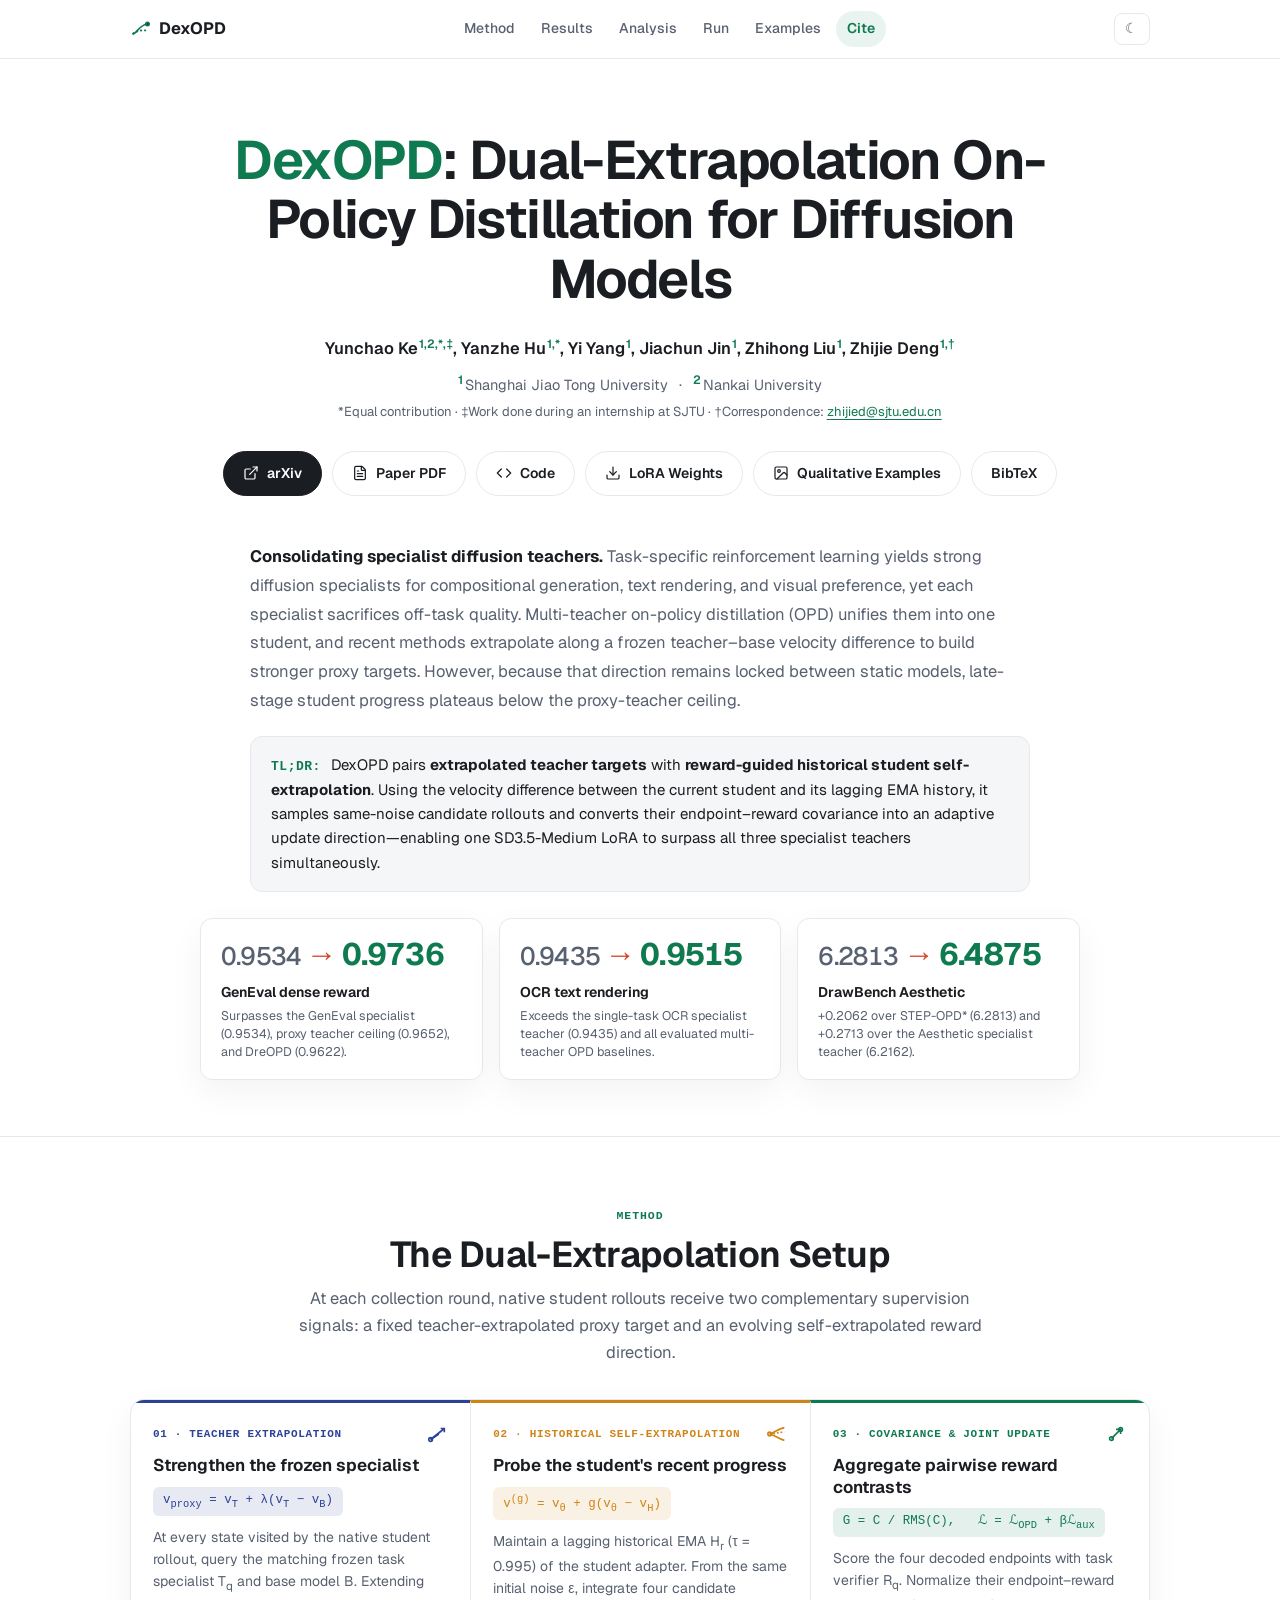
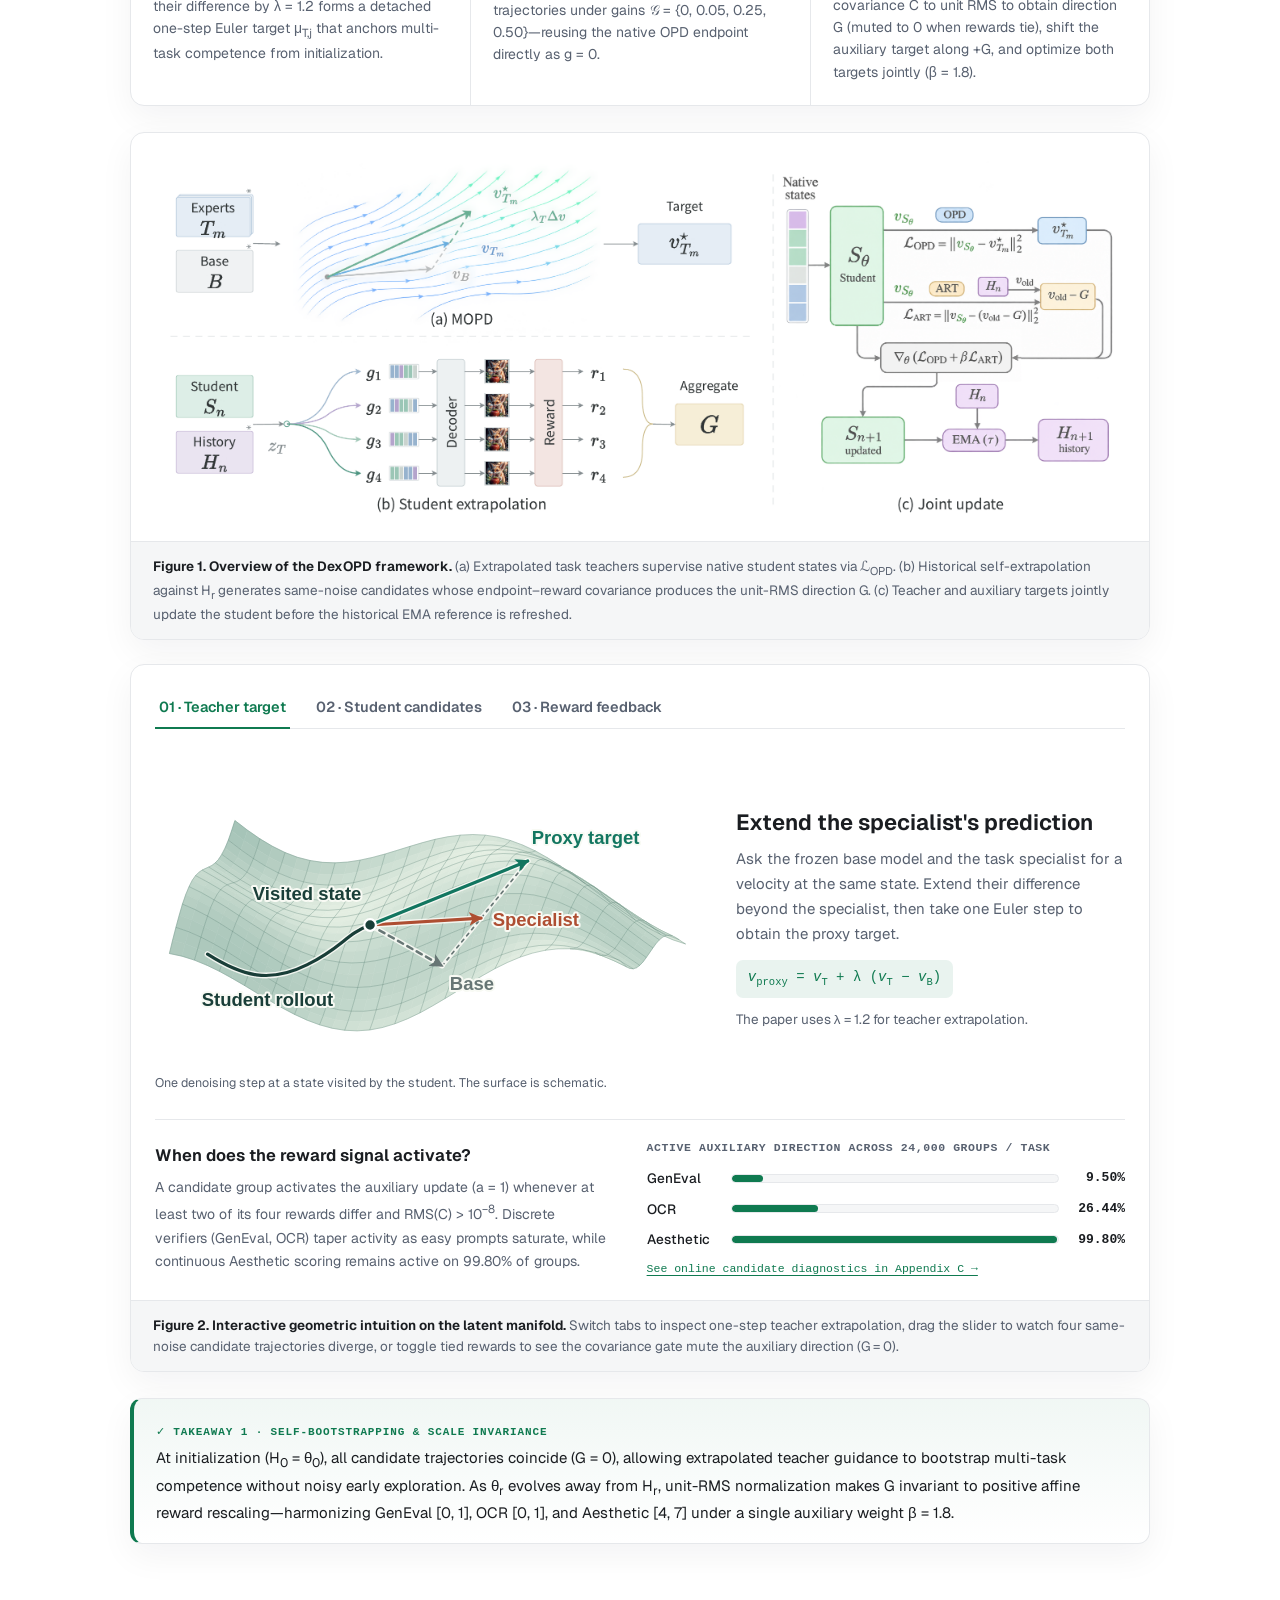
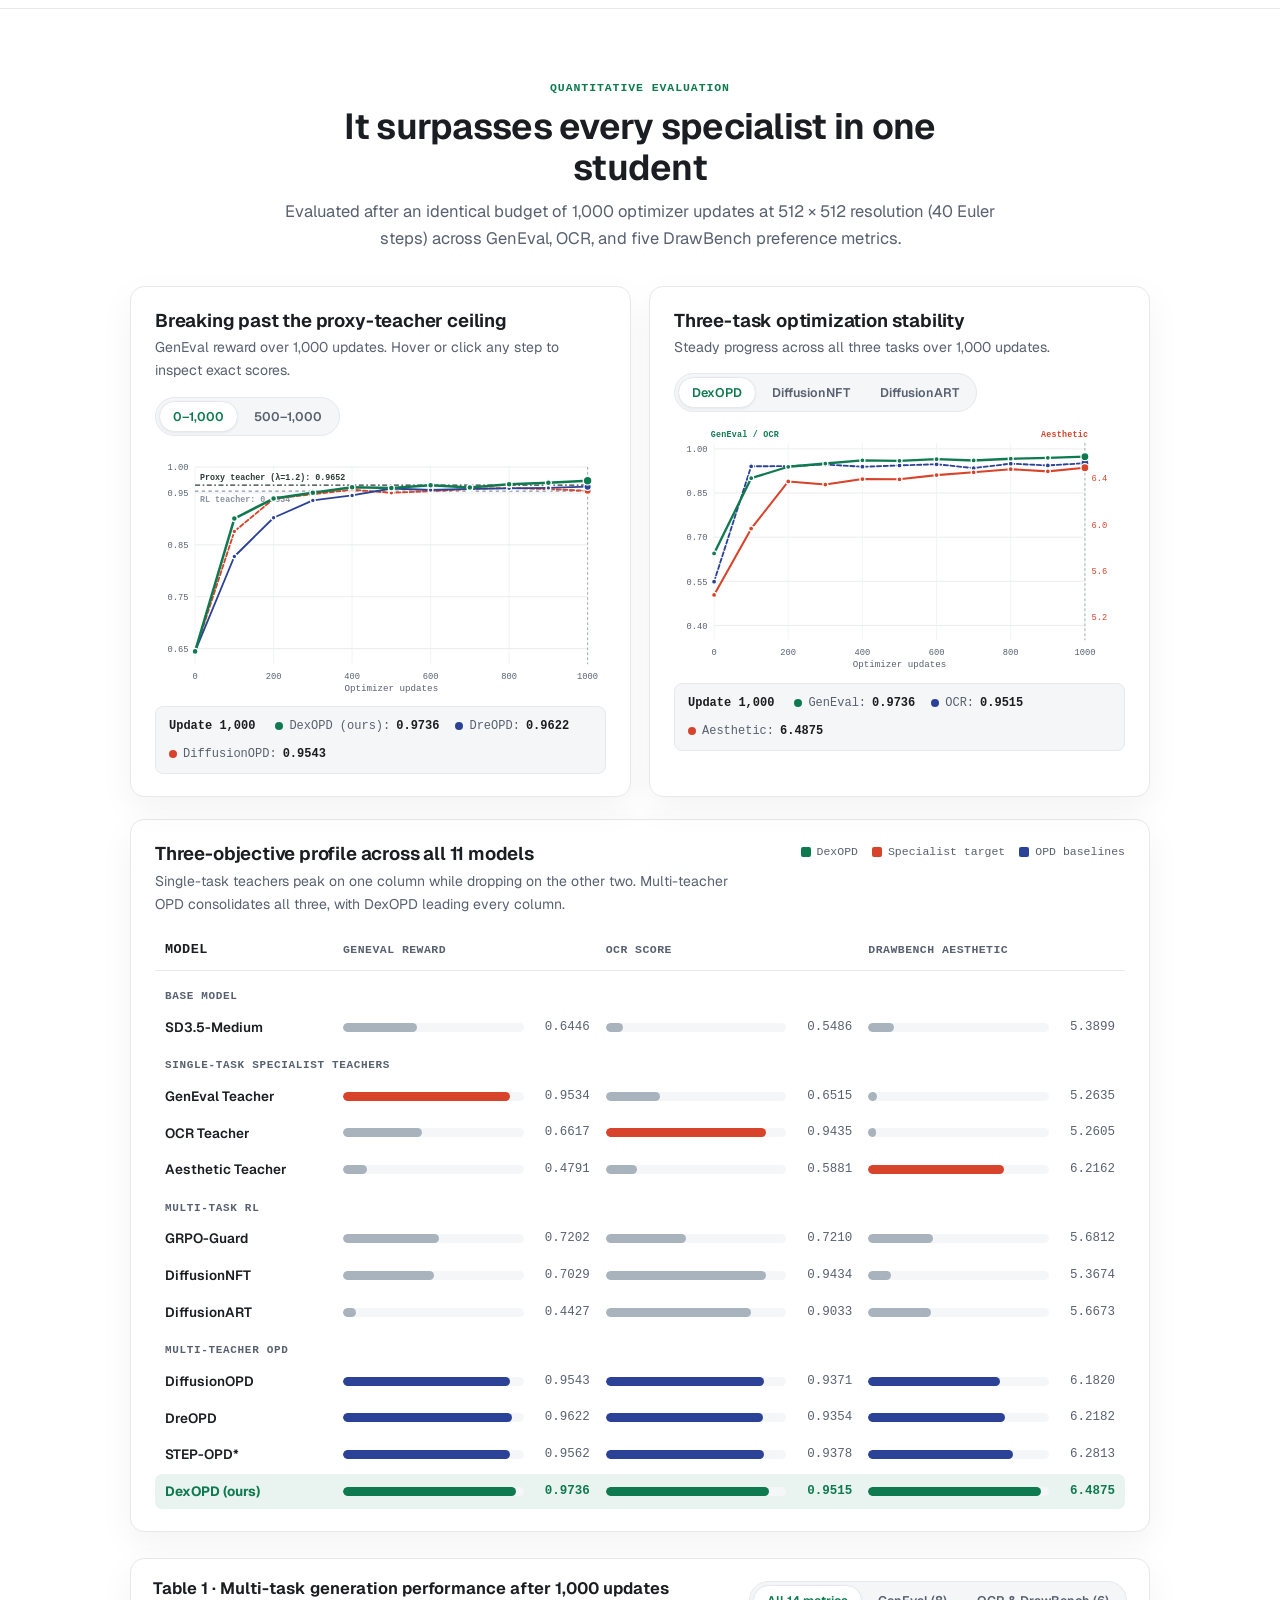
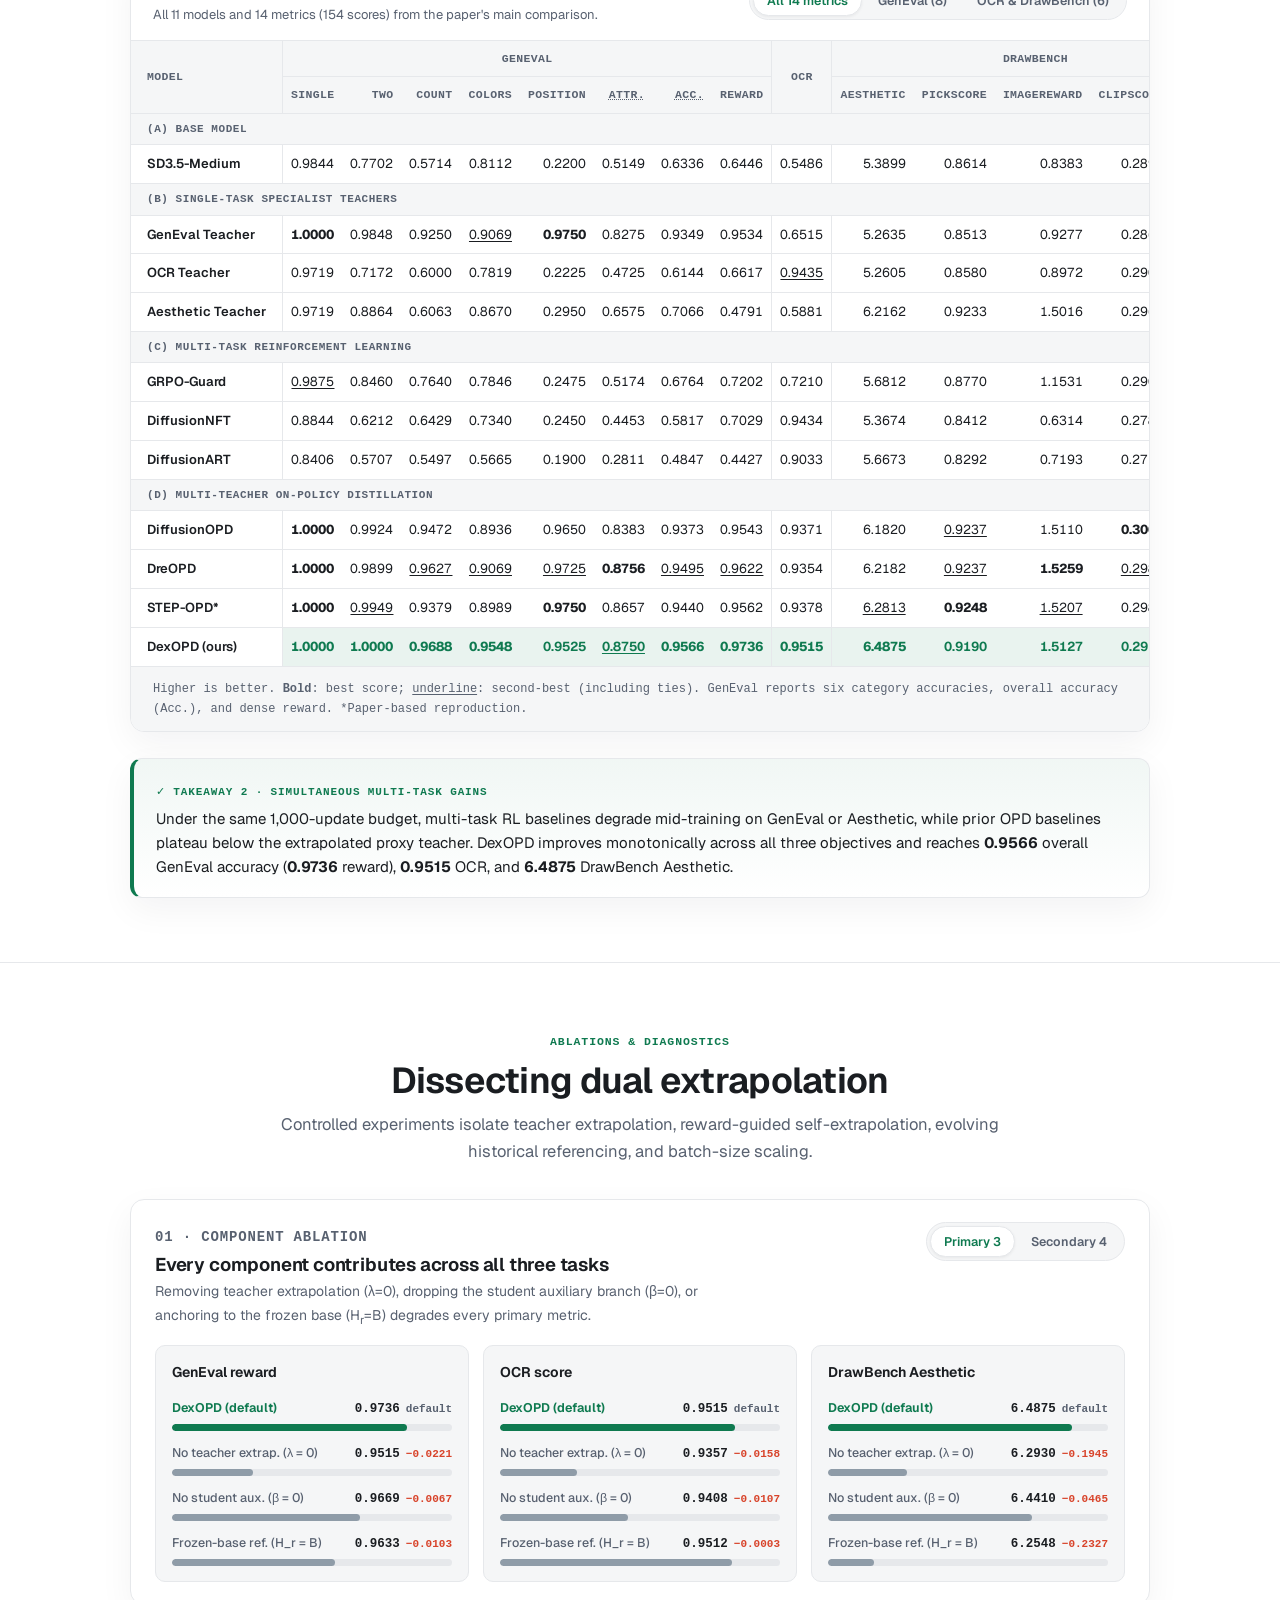
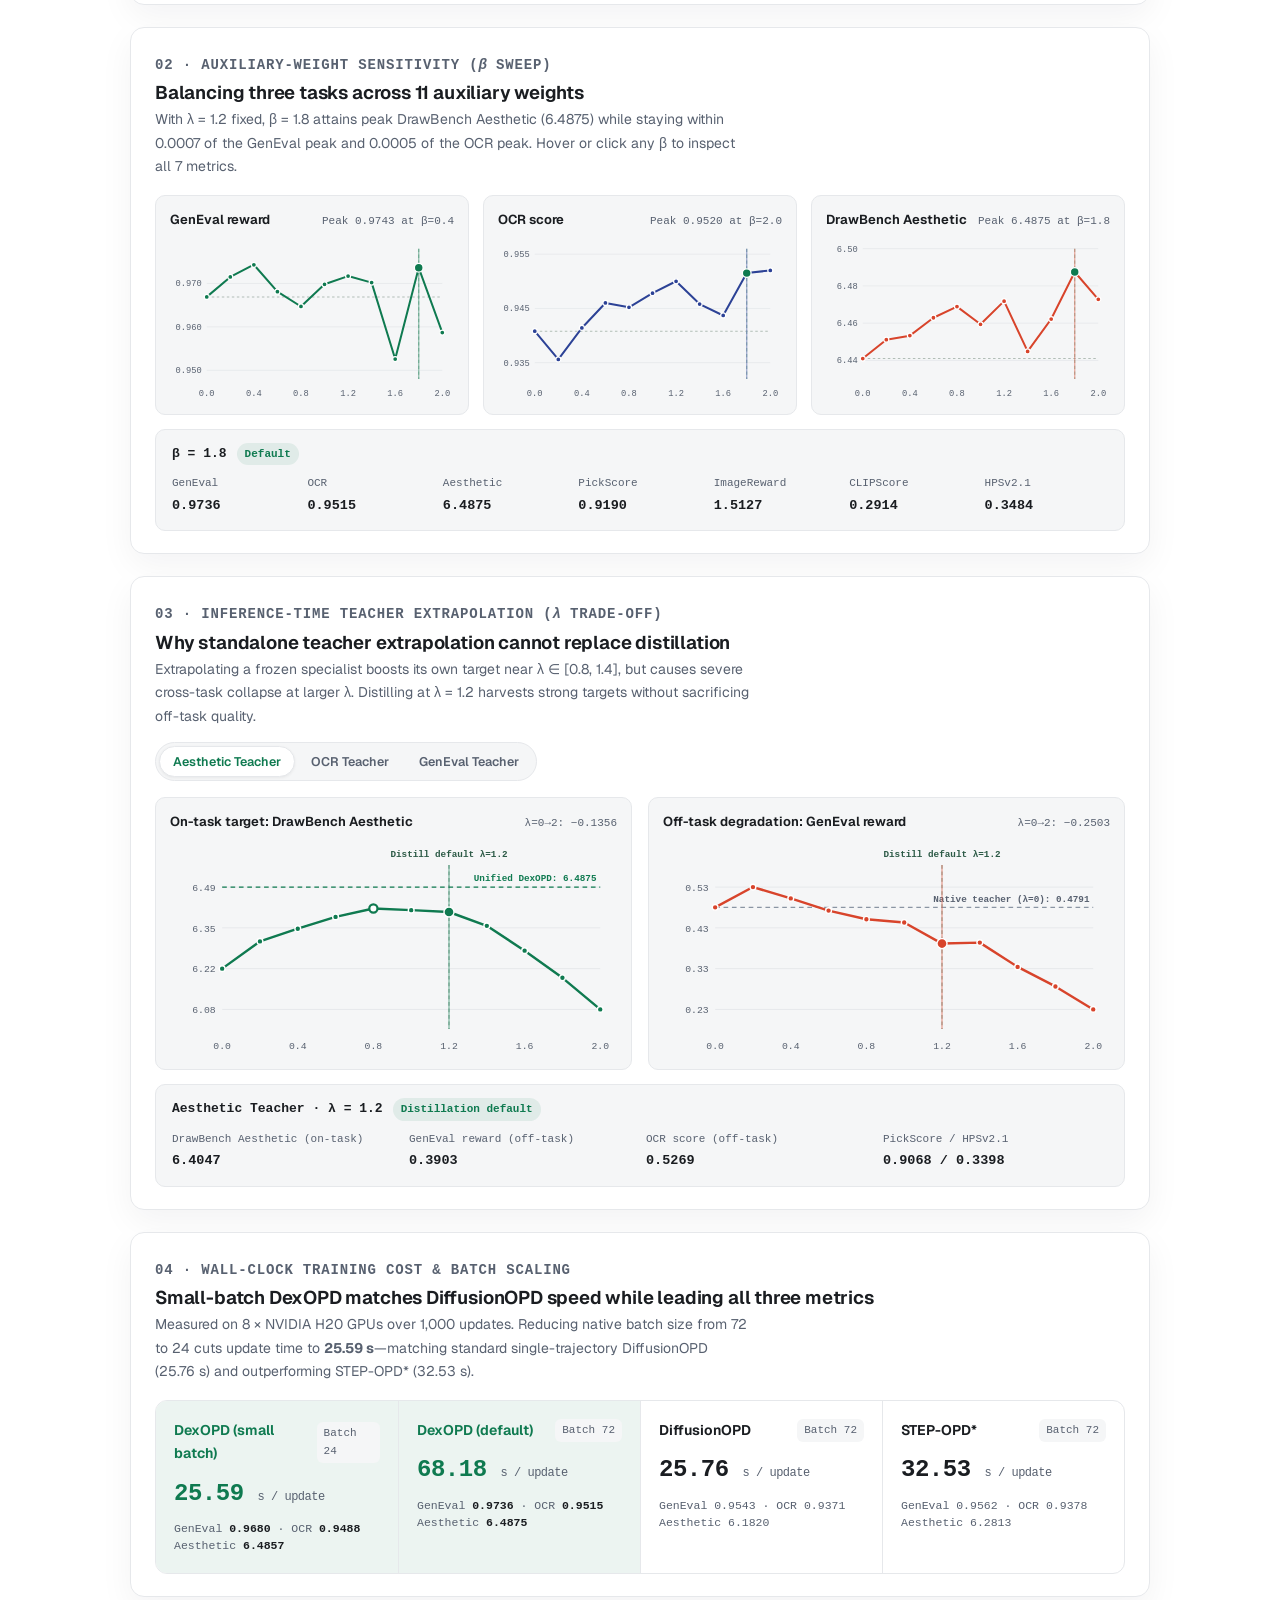
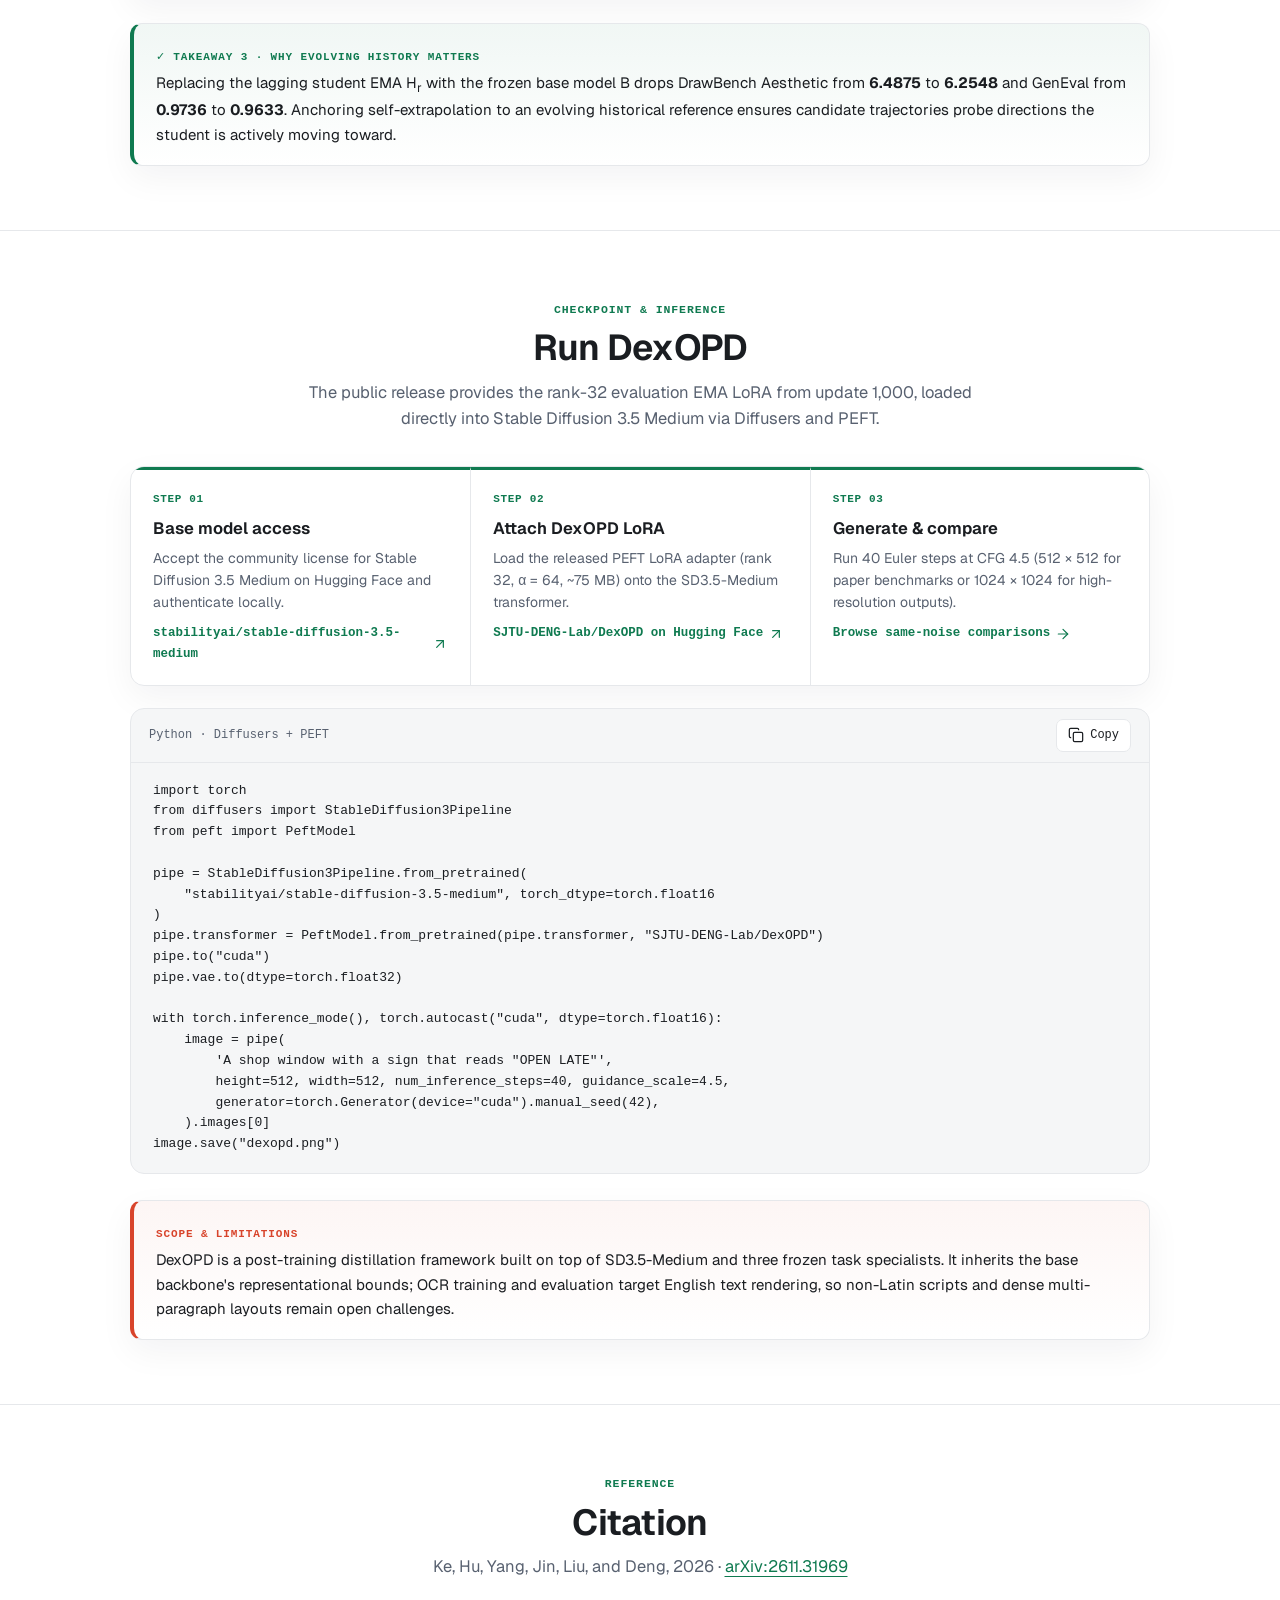
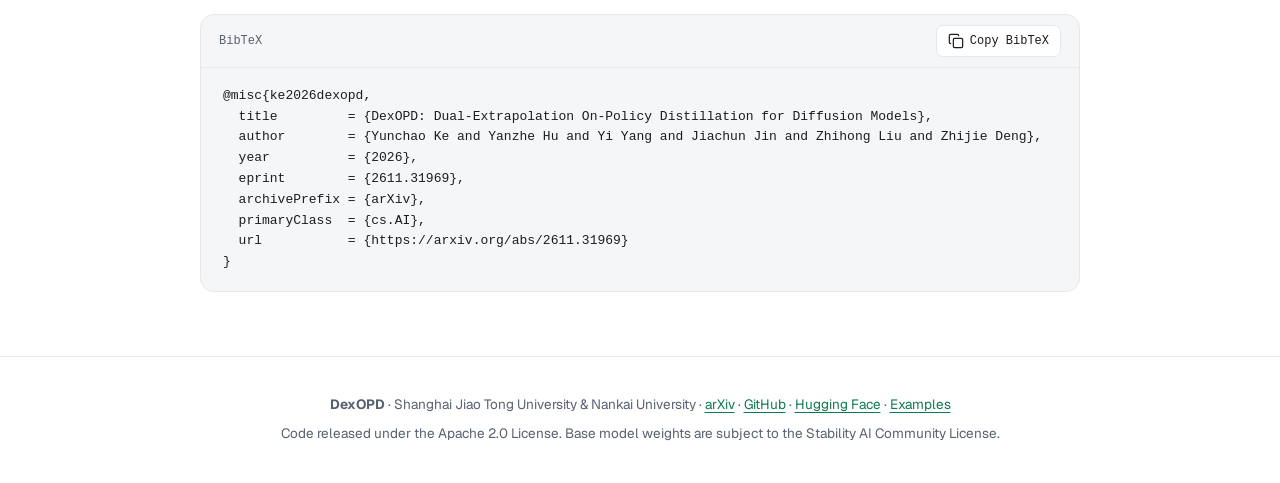
==== commit 7b82092f: "Point DexOPD checkpoint links to the lab Hugging Face repository" ====
--- a/docs/index.html
+++ b/docs/index.html
@@ -67,7 +67,7 @@
           <a class="btn-pill solid" href="https://arxiv.org/abs/2611.31969"><svg class="icon" aria-hidden="true"><use href="#i-external"/></svg> arXiv</a>
           <a class="btn-pill" href="assets/dexopd-paper.pdf"><svg class="icon" aria-hidden="true"><use href="#i-file"/></svg> Paper PDF</a>
           <a class="btn-pill" href="https://github.com/SJTU-DENG-Lab/DexOPD"><svg class="icon" aria-hidden="true"><use href="#i-code"/></svg> Code</a>
-          <a class="btn-pill" href="https://huggingface.co/kyc001/DexOPD"><svg class="icon" aria-hidden="true"><use href="#i-download"/></svg> LoRA Weights</a>
+          <a class="btn-pill" href="https://huggingface.co/SJTU-DENG-Lab/DexOPD"><svg class="icon" aria-hidden="true"><use href="#i-download"/></svg> LoRA Weights</a>
           <a class="btn-pill" href="examples.html"><svg class="icon" aria-hidden="true"><use href="#i-image"/></svg> Qualitative Examples</a>
           <a class="btn-pill" href="#citation">BibTeX</a>
         </div>
@@ -521,7 +521,7 @@
             <div class="run-step-num">Step 02</div>
             <h3>Attach DexOPD LoRA</h3>
             <p>Load the released PEFT LoRA adapter (rank 32, &alpha; = 64, ~75 MB) onto the SD3.5-Medium transformer.</p>
-            <a href="https://huggingface.co/kyc001/DexOPD">kyc001/DexOPD on Hugging Face <svg class="icon" aria-hidden="true"><use href="#i-arrow-up-right"/></svg></a>
+            <a href="https://huggingface.co/SJTU-DENG-Lab/DexOPD">SJTU-DENG-Lab/DexOPD on Hugging Face <svg class="icon" aria-hidden="true"><use href="#i-arrow-up-right"/></svg></a>
           </div>
           <div class="run-col">
             <div class="run-step-num">Step 03</div>
@@ -543,7 +543,7 @@
 pipe = StableDiffusion3Pipeline.from_pretrained(
     "stabilityai/stable-diffusion-3.5-medium", torch_dtype=torch.float16
 )
-pipe.transformer = PeftModel.from_pretrained(pipe.transformer, "kyc001/DexOPD")
+pipe.transformer = PeftModel.from_pretrained(pipe.transformer, "SJTU-DENG-Lab/DexOPD")
 pipe.to("cuda")
 pipe.vae.to(dtype=torch.float32)
 
@@ -592,7 +592,7 @@
 
   <footer>
     <div class="container footer-content">
-      <p><strong>DexOPD</strong> &middot; Shanghai Jiao Tong University &amp; Nankai University &middot; <a href="https://arxiv.org/abs/2611.31969">arXiv</a> &middot; <a href="https://github.com/SJTU-DENG-Lab/DexOPD">GitHub</a> &middot; <a href="https://huggingface.co/kyc001/DexOPD">Hugging Face</a> &middot; <a href="examples.html">Examples</a></p>
+      <p><strong>DexOPD</strong> &middot; Shanghai Jiao Tong University &amp; Nankai University &middot; <a href="https://arxiv.org/abs/2611.31969">arXiv</a> &middot; <a href="https://github.com/SJTU-DENG-Lab/DexOPD">GitHub</a> &middot; <a href="https://huggingface.co/SJTU-DENG-Lab/DexOPD">Hugging Face</a> &middot; <a href="examples.html">Examples</a></p>
       <p>Code released under the Apache 2.0 License. Base model weights are subject to the Stability AI Community License.</p>
     </div>
   </footer>
